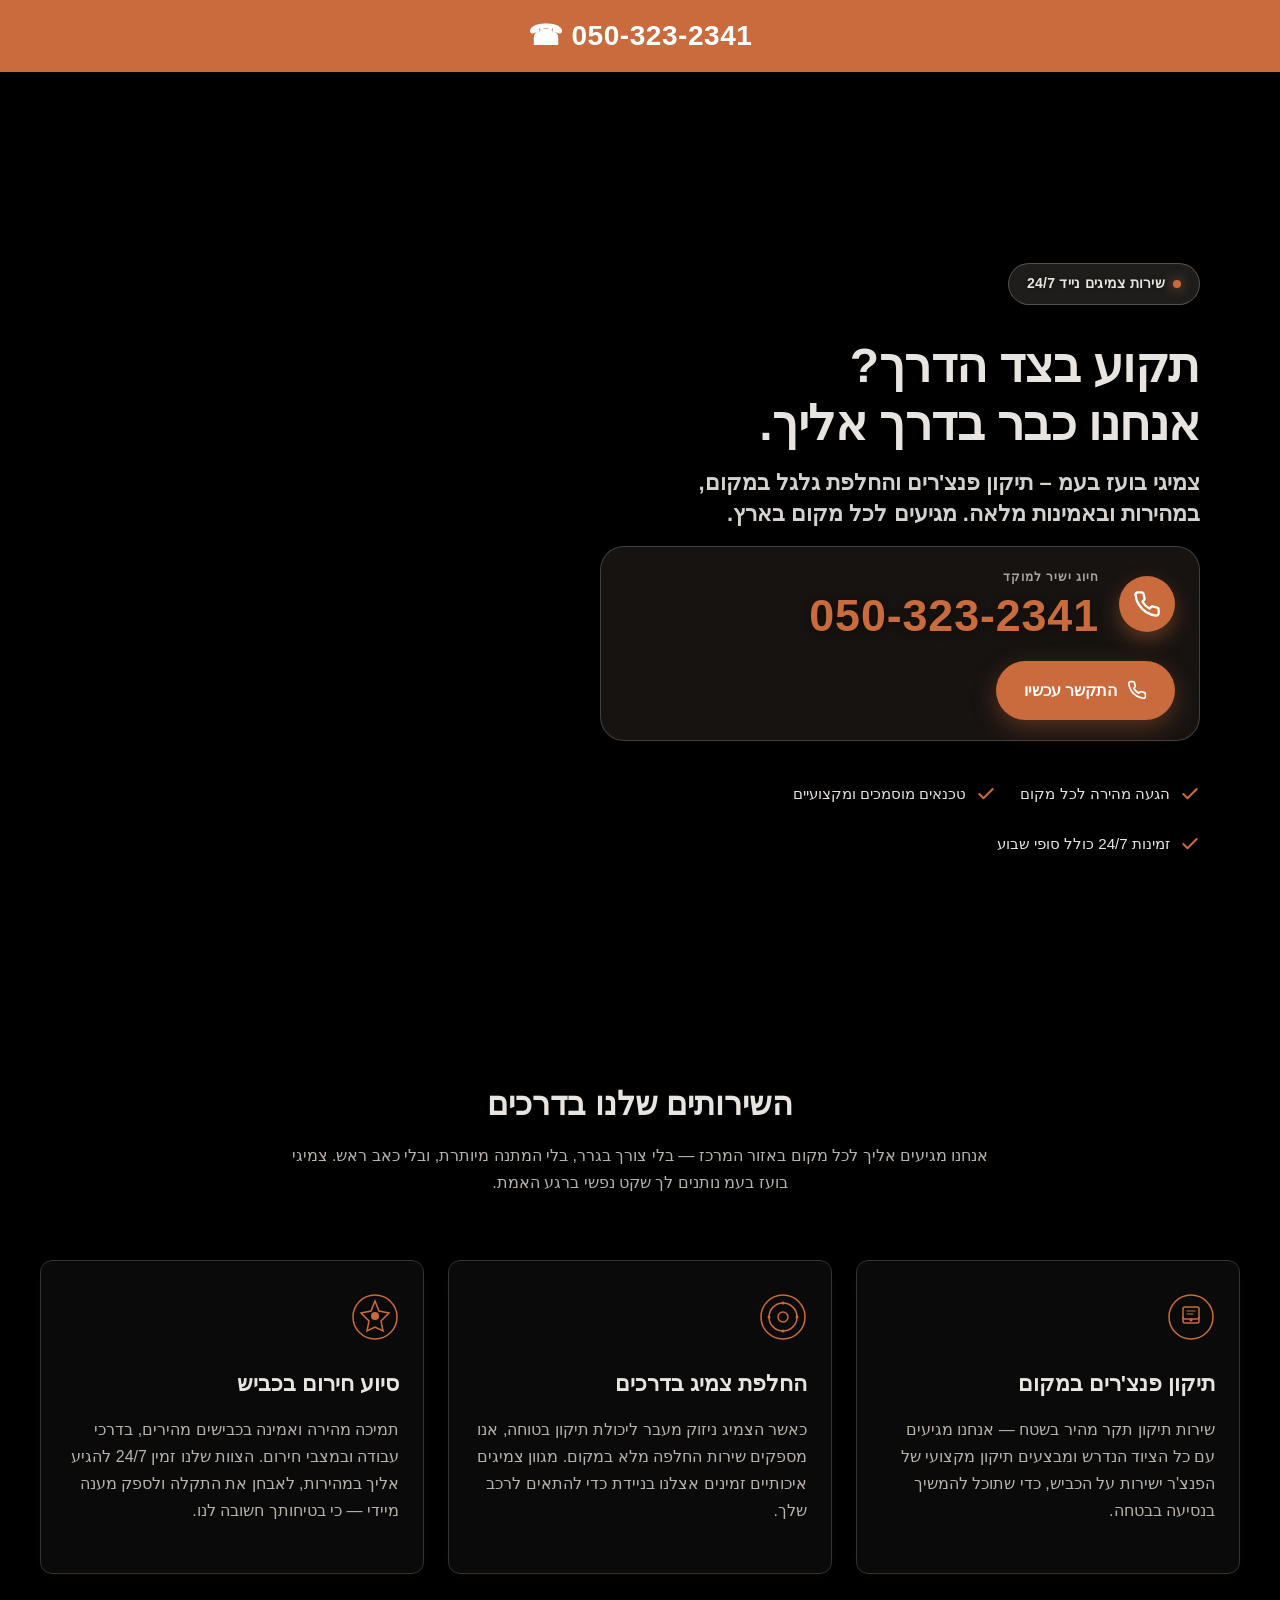
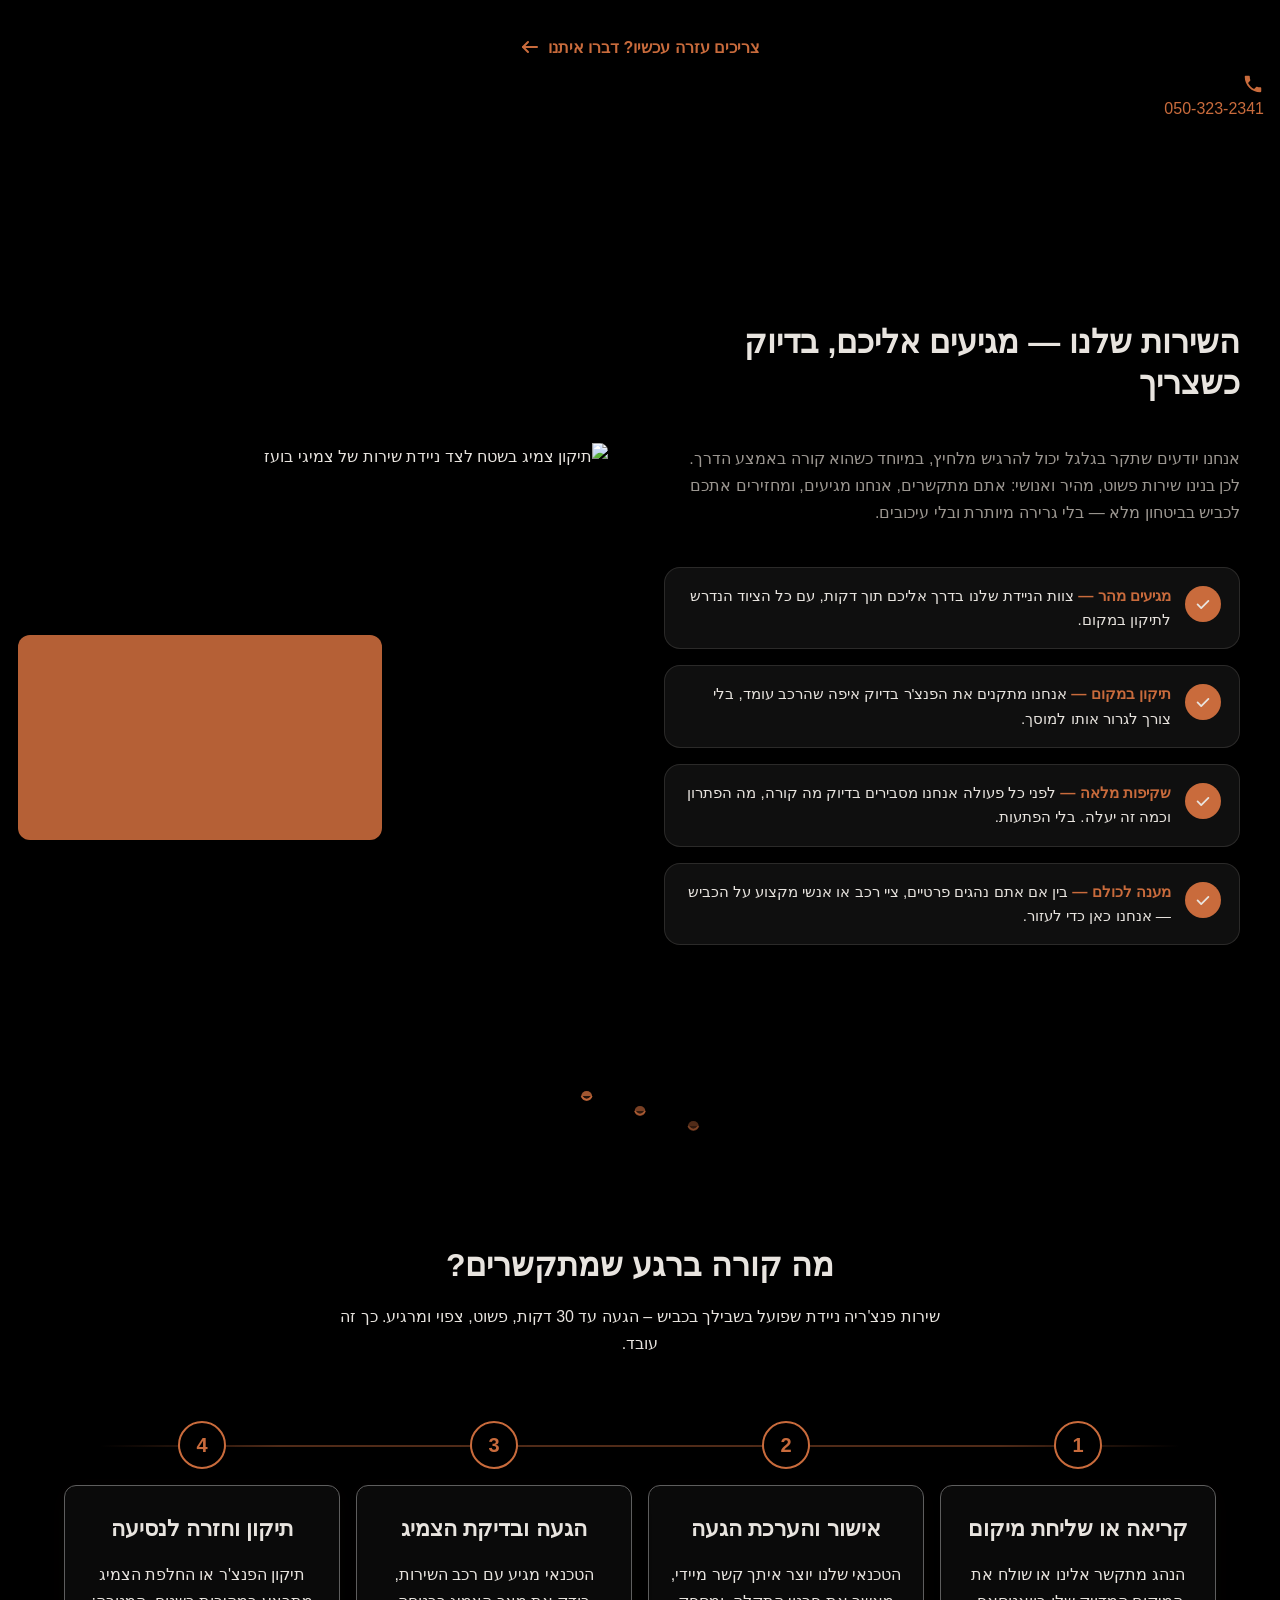
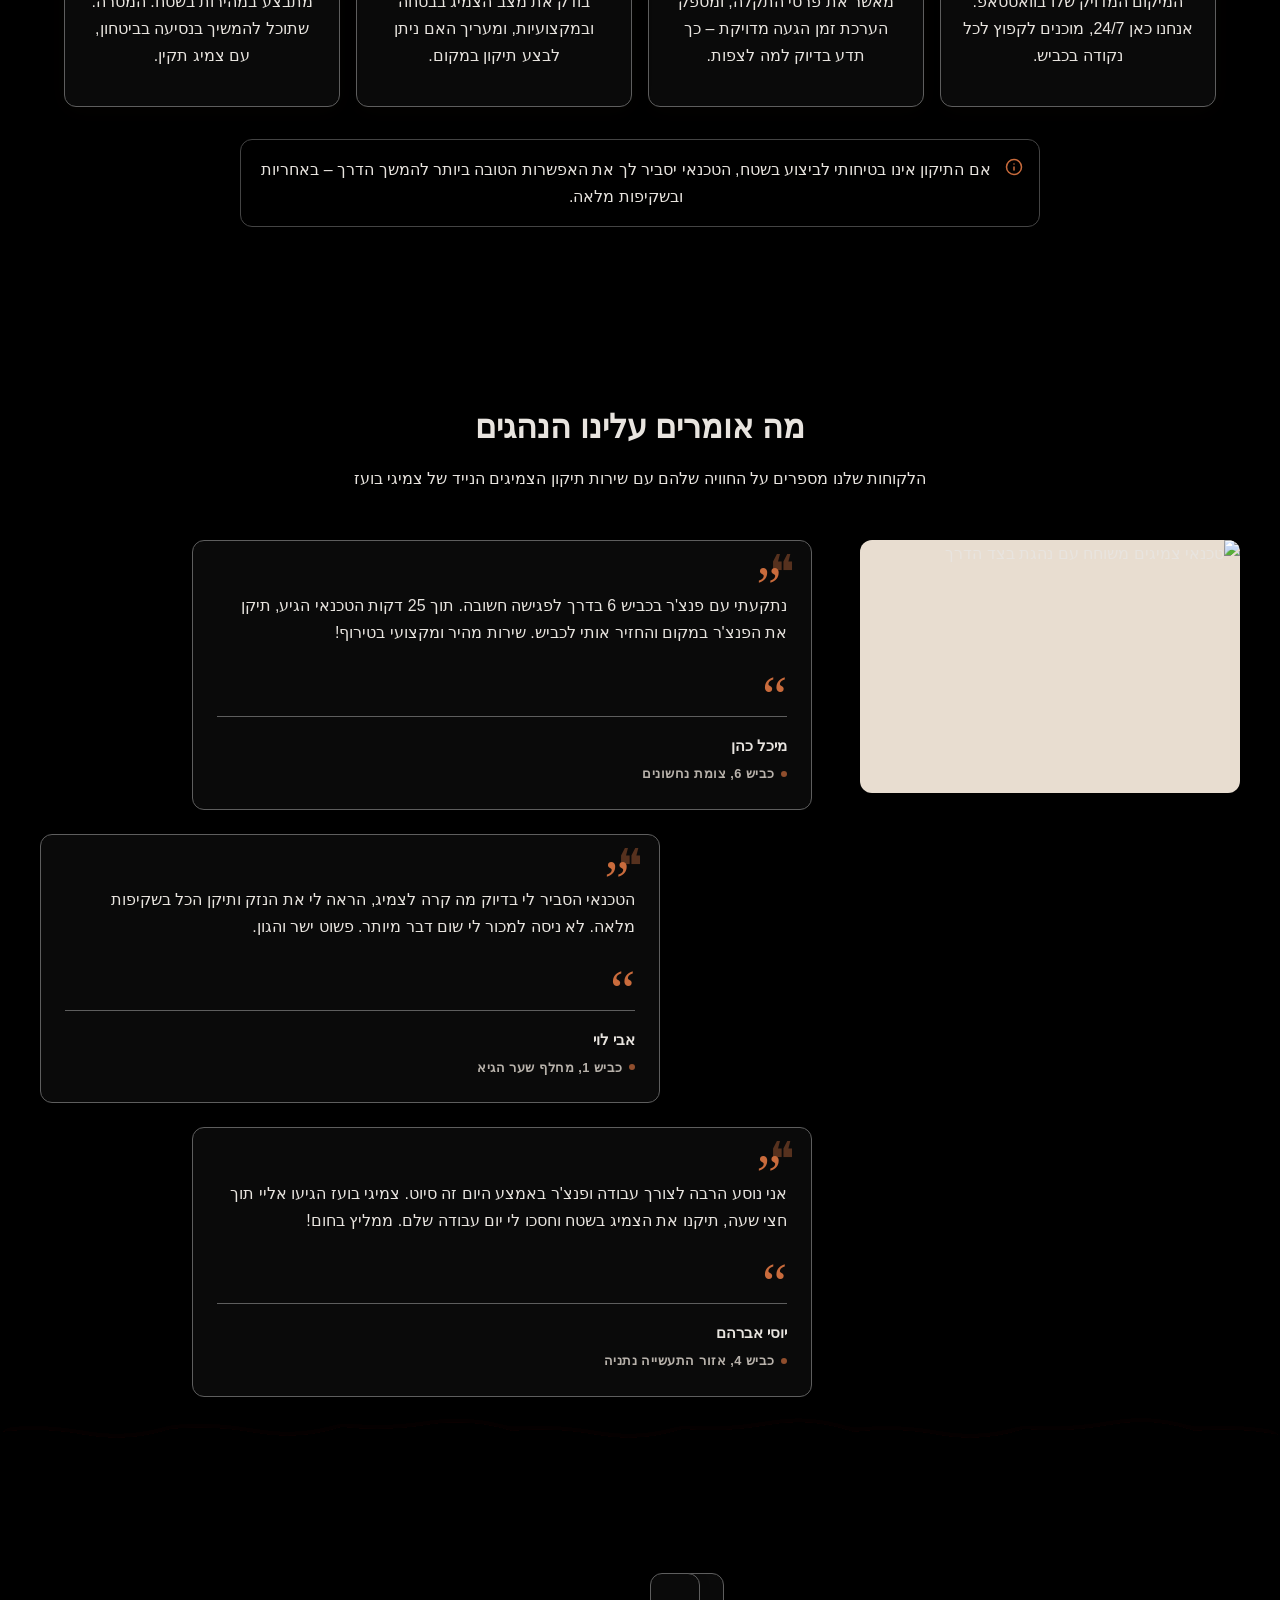
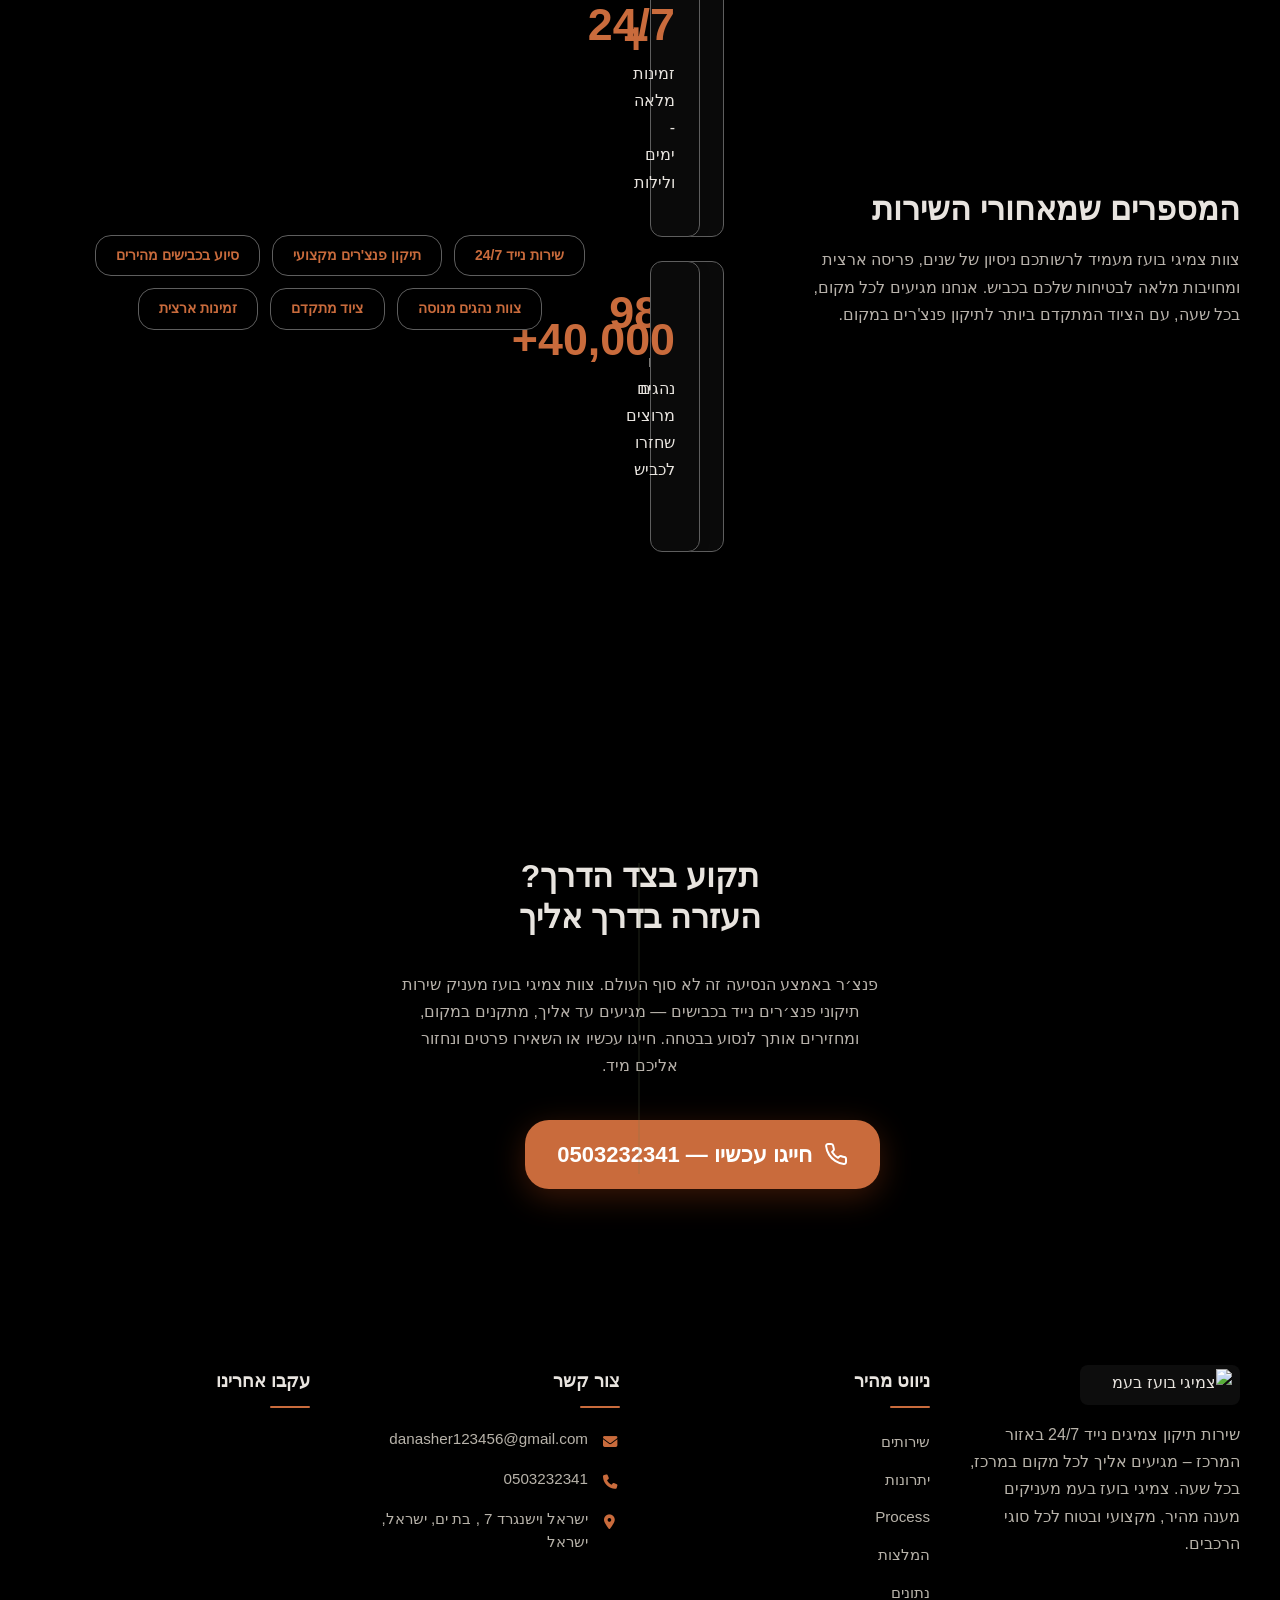
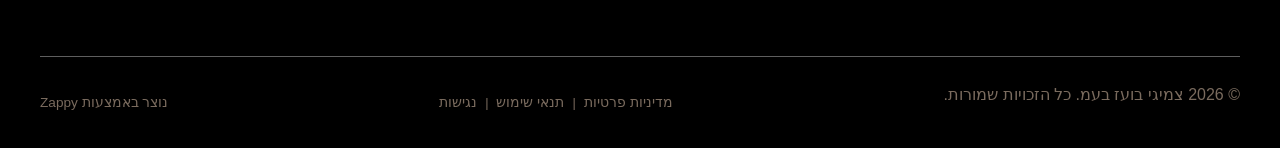
==== index.html @ d5acd9cf "Background sync: Progressive GitHub Sync" ====
<!DOCTYPE html><html lang="he" dir="rtl"><head>
    <meta charset="UTF-8">
    <meta name="viewport" content="width=device-width, initial-scale=1.0">
    <meta name="robots" content="index, follow">
    <title>תיקון פנצ'ר בדרכים תוך 30 דקות — צמיגי בועז בעמ</title>
    <meta name="description" content="נתקעתם עם פנצ'ר באמצע הדרך? צמיגי בועז בעמ מגיעים אליכם עם שירות תיקון צמיגים נייד, מהיר ואמין בכל שעה. חייגו עכשיו ונחזיר אתכם לנסוע בבטחה!">
    <meta name="keywords" content="תיקון פנצ'ר בדרכים, שירות צמיגים נייד, mobile tire repair service near me, פנצ'ריה ניידת, תיקון צמיגים עד הבית">
    
    <!-- Favicons -->
    <link rel="icon" type="image/x-icon" href="/assets/favicon.ico">
    <link rel="icon" type="image/png" sizes="16x16" href="/assets/favicon-16x16.png">
    <link rel="icon" type="image/png" sizes="32x32" href="/assets/favicon-32x32.png">
    <link rel="icon" type="image/png" sizes="48x48" href="/assets/favicon-48x48.png">
    <link rel="icon" type="image/png" sizes="192x192" href="/assets/favicon-192x192.png">
    <link rel="icon" type="image/png" sizes="512x512" href="/assets/favicon-512x512.png">
    <link rel="apple-touch-icon" href="/assets/apple-touch-icon.png">
    <!-- Zappy Analytics -->
<script>
(function() {
  'use strict';
  
  // Configuration
  var config = {
    websiteId: '839fa60e-4d73-4252-b014-104000f101b9',
    apiUrl: 'https://api.zappy5.com/api/analytics/track',
    sessionDuration: 30 * 60 * 1000, // 30 minutes
    visitorDuration: 30 * 24 * 60 * 60 * 1000, // 30 days
    trackPageViews: true,
    trackClicks: true,
    trackFormSubmissions: true
  };
  
  // Generate or retrieve persistent visitor ID (30 days)
  function getVisitorId() {
    var visitorKey = 'zappy_visitor_' + config.websiteId;
    var visitor = null;
    
    try {
      visitor = localStorage.getItem(visitorKey);
      if (visitor) {
        var visitorData = JSON.parse(visitor);
        var now = Date.now();
        
        // Check if visitor ID is still valid (30 days)
        if (now - visitorData.created < config.visitorDuration) {
          // Update last seen timestamp
          visitorData.lastSeen = now;
          localStorage.setItem(visitorKey, JSON.stringify(visitorData));
          return visitorData.id;
        }
      }
    } catch (e) {
      console.warn('Zappy Analytics: LocalStorage not available');
    }
    
    // Generate new visitor ID
    var newVisitorId = 'zv_' + Date.now() + '_' + Math.random().toString(36).substr(2, 9);
    
    try {
      localStorage.setItem(visitorKey, JSON.stringify({
        id: newVisitorId,
        created: Date.now(),
        lastSeen: Date.now()
      }));
    } catch (e) {
      // Continue without local storage
    }
    
    return newVisitorId;
  }
  
  // Generate or retrieve session ID (30 minutes)
  function getSessionId() {
    var sessionKey = 'zappy_session_' + config.websiteId;
    var session = null;
    
    try {
      session = sessionStorage.getItem(sessionKey);
      if (session) {
        var sessionData = JSON.parse(session);
        var now = Date.now();
        
        // Check if session is still valid
        if (now - sessionData.timestamp < config.sessionDuration) {
          // Update timestamp
          sessionData.timestamp = now;
          sessionStorage.setItem(sessionKey, JSON.stringify(sessionData));
          return sessionData.id;
        }
      }
    } catch (e) {
      console.warn('Zappy Analytics: SessionStorage not available');
    }
    
    // Generate new session ID
    var newSessionId = 'zs_' + Date.now() + '_' + Math.random().toString(36).substr(2, 9);
    
    try {
      sessionStorage.setItem(sessionKey, JSON.stringify({
        id: newSessionId,
        timestamp: Date.now()
      }));
    } catch (e) {
      // Continue without session storage
    }
    
    return newSessionId;
  }
  
  var visitorId = getVisitorId();
  var sessionId = getSessionId();
  
  // Track an event
  function trackEvent(eventType, data) {
    data = data || {};
    
    var eventData = {
      website_id: config.websiteId,
      event_type: eventType,
      page_path: window.location.pathname,
      referrer: document.referrer || 'direct',
      visitor_id: visitorId,
      session_id: sessionId,
      metadata: data
    };
    
    // Use sendBeacon if available (better for page unload events)
    if (navigator.sendBeacon) {
      var blob = new Blob([JSON.stringify(eventData)], { type: 'application/json' });
      navigator.sendBeacon(config.apiUrl, blob);
    } else {
      // Fallback to fetch
      fetch(config.apiUrl, {
        method: 'POST',
        headers: {
          'Content-Type': 'application/json'
        },
        body: JSON.stringify(eventData),
        keepalive: true
      }).catch(function(error) {
        console.warn('Zappy Analytics: Failed to track event', error);
      });
    }
  }
  
  // Track page view
  if (config.trackPageViews) {
    trackEvent('pageview', {
      title: document.title,
      url: window.location.href
    });
  }
  
  // Track clicks on important elements
  if (config.trackClicks) {
    document.addEventListener('click', function(e) {
      var target = e.target;
      
      // Track button clicks (counted as actions)
      if (target.tagName === 'BUTTON' || target.closest('button')) {
        var button = target.tagName === 'BUTTON' ? target : target.closest('button');
        var clickMeta = {
          element: 'button',
          text: button.textContent.trim().substring(0, 100),
          id: button.id || null,
          class: button.className || null
        };
        
        trackEvent('click', clickMeta);
      }
      
      // Track link clicks (navigation - not counted as actions)
      else if (target.tagName === 'A' || target.closest('a')) {
        var link = target.tagName === 'A' ? target : target.closest('a');
        var navMeta = {
          element: 'link',
          text: link.textContent.trim().substring(0, 100),
          href: link.href,
          external: link.hostname !== window.location.hostname
        };
        
        trackEvent('navigation', navMeta);
      }
    }, true);
  }
  
  
  // Track form submissions
  if (config.trackFormSubmissions) {
    document.addEventListener('submit', function(e) {
      var form = e.target;
      
      trackEvent('form_submit', {
        form_id: form.id || null,
        form_name: form.name || null,
        form_action: form.action || null,
        form_method: form.method || 'GET'
      });
    }, true);
  }
  
  // Track time on page (send on page unload)
  var pageLoadTime = Date.now();
  
  window.addEventListener('beforeunload', function() {
    var timeOnPage = Math.floor((Date.now() - pageLoadTime) / 1000); // in seconds
    
    trackEvent('page_unload', {
      time_on_page: timeOnPage,
      page_path: window.location.pathname
    });
  });
  
  // Expose tracking function globally for custom events
  window.zappyAnalytics = {
    track: trackEvent,
    getVisitorId: function() { return visitorId; },
    getSessionId: function() { return sessionId; }
  };
  
})();
</script>
<!-- End Zappy Analytics -->
<!-- Zappy Marketing Events -->
<script>
(function() {
  'use strict';
  if (window.zappyFireMarketingEvent) return;

  var ECOM_MODE = "";
  var IS_CATALOG = false;
  var IS_FULL = false;
  var DIRECT_GA = false;
  var DIRECT_META = false;
  var GA_SEND_TO = "";

  var ECOM_ALIAS = {
    begin_checkout: 'checkout_started',
    purchase: 'checkout_complete',
    add_to_cart: 'add_to_cart',
    view_product: 'view_product'
  };

  function pagePath() {
    try {
      if (window.ZAPPY_CONFIG && window.ZAPPY_CONFIG.currentPagePath) {
        return window.ZAPPY_CONFIG.currentPagePath;
      }
    } catch (e) {}
    try { return window.location.pathname || '/'; } catch (e2) { return '/'; }
  }

  function normalizeItems(meta) {
    meta = meta || {};
    var raw = meta.items || meta.cartItems || meta.cart_items || meta.lineItems || [];
    if (!Array.isArray(raw)) raw = [];
    var out = [];
    for (var i = 0; i < raw.length; i++) {
      var item = raw[i];
      if (!item || typeof item !== 'object') continue;
      var id = String(item.item_id || item.productId || item.product_id || item.id || '').trim();
      var name = String(item.item_name || item.productName || item.product_name || item.name || '').trim();
      var price = parseFloat(item.price != null ? item.price : (item.unitPrice != null ? item.unitPrice : 0)) || 0;
      var quantity = Math.max(1, parseInt(item.quantity != null ? item.quantity : (item.qty != null ? item.qty : 1), 10) || 1);
      if (!id && !name) continue;
      out.push({ item_id: id || name, item_name: name || id, price: price, quantity: quantity });
    }
    return out;
  }

  function buildGa4Params(eventId, meta) {
    meta = meta || {};
    var items = normalizeItems(meta);
    var value = parseFloat(meta.value != null ? meta.value : (meta.total != null ? meta.total : 0)) || 0;
    var currency = String(meta.currency || 'USD').toUpperCase();

    if (eventId === 'checkout_complete') {
      return {
        transaction_id: String(meta.transaction_id || meta.orderId || meta.order_id || meta.orderNumber || '') || undefined,
        value: value,
        currency: currency,
        items: items
      };
    }
    if (eventId === 'checkout_started') {
      return { value: value, currency: currency, items: items };
    }
    if (eventId === 'add_to_cart') {
      var atcItems = items.length ? items : [{
        item_id: String(meta.productId || meta.product_id || ''),
        item_name: String(meta.productName || meta.product_name || ''),
        price: parseFloat(meta.value != null ? meta.value : (meta.price != null ? meta.price : 0)) || 0,
        quantity: parseInt(meta.quantity != null ? meta.quantity : 1, 10) || 1
      }].filter(function(x) { return x.item_id || x.item_name; });
      return {
        value: value || (atcItems[0] ? atcItems[0].price * atcItems[0].quantity : 0),
        currency: currency,
        items: atcItems
      };
    }
    if (eventId === 'view_product') {
      var vpItems = items.length ? items : [{
        item_id: String(meta.productId || meta.product_id || ''),
        item_name: String(meta.productName || meta.product_name || ''),
        price: parseFloat(meta.price != null ? meta.price : (meta.value != null ? meta.value : 0)) || 0,
        quantity: 1
      }].filter(function(x) { return x.item_id || x.item_name; });
      return {
        currency: currency,
        value: value || (vpItems[0] ? vpItems[0].price : 0),
        items: vpItems
      };
    }
    if (eventId === 'whatsapp_click' || eventId === 'phone_click') {
      return { method: eventId === 'whatsapp_click' ? 'whatsapp' : 'phone', page_path: meta.pagePath || pagePath() };
    }
    if (eventId === 'contact_form_submitted' || eventId === 'product_inquiry') {
      return { page_path: meta.pagePath || pagePath() };
    }
    return meta;
  }

  function buildMetaParams(eventId, meta) {
    meta = meta || {};
    var items = normalizeItems(meta);
    var value = parseFloat(meta.value != null ? meta.value : (meta.total != null ? meta.total : 0)) || 0;
    var currency = String(meta.currency || 'USD').toUpperCase();
    var contentIds = [];
    var numItems = 0;
    for (var i = 0; i < items.length; i++) {
      if (items[i].item_id) contentIds.push(items[i].item_id);
      numItems += items[i].quantity || 1;
    }

    if (eventId === 'checkout_complete') {
      return {
        value: value,
        currency: currency,
        content_ids: contentIds.length ? contentIds : undefined,
        content_type: 'product',
        num_items: numItems || undefined,
        order_id: String(meta.order_id || meta.orderId || meta.transaction_id || meta.orderNumber || '') || undefined
      };
    }
    if (eventId === 'checkout_started') {
      return {
        value: value,
        currency: currency,
        content_ids: contentIds.length ? contentIds : undefined,
        content_type: 'product',
        num_items: numItems || parseInt(meta.itemCount != null ? meta.itemCount : 0, 10) || undefined
      };
    }
    if (eventId === 'add_to_cart') {
      var id = String(meta.productId || meta.product_id || contentIds[0] || '');
      return {
        value: value || (items[0] ? items[0].price * items[0].quantity : 0),
        currency: currency,
        content_ids: id ? [id] : (contentIds.length ? contentIds : undefined),
        content_type: 'product',
        content_name: meta.productName || meta.product_name || (items[0] && items[0].item_name),
        num_items: parseInt(meta.quantity != null ? meta.quantity : (numItems || 1), 10) || 1
      };
    }
    if (eventId === 'view_product') {
      var vid = String(meta.productId || meta.product_id || contentIds[0] || '');
      return {
        value: value || parseFloat(meta.price != null ? meta.price : 0) || 0,
        currency: currency,
        content_ids: vid ? [vid] : (contentIds.length ? contentIds : undefined),
        content_type: 'product',
        content_name: meta.productName || meta.product_name || (items[0] && items[0].item_name)
      };
    }
    if (eventId === 'whatsapp_click' || eventId === 'phone_click') {
      return {
        content_name: eventId === 'whatsapp_click' ? 'WhatsApp' : 'Phone',
        content_category: 'contact'
      };
    }
    if (eventId === 'contact_form_submitted' || eventId === 'product_inquiry') {
      return {
        content_name: eventId === 'product_inquiry' ? 'Product inquiry' : 'Contact form',
        content_category: meta.productName || meta.product_name || undefined
      };
    }
    return meta;
  }

  var PLATFORM = {
    whatsapp_click: { ga4: 'contact', meta: 'Contact', gtm: 'whatsapp_click', ecom: false },
    phone_click: { ga4: 'contact', meta: 'Contact', gtm: 'phone_click', ecom: false },
    contact_form_submitted: { ga4: 'generate_lead', meta: 'Lead', gtm: 'contact_form_submitted', ecom: false },
    checkout_started: { ga4: 'begin_checkout', meta: 'InitiateCheckout', gtm: 'begin_checkout', ecom: true },
    checkout_complete: { ga4: 'purchase', meta: 'Purchase', gtm: 'purchase', ecom: true },
    product_inquiry: { ga4: 'generate_lead', meta: 'Lead', gtm: 'product_inquiry', ecom: false },
    add_to_cart: { ga4: 'add_to_cart', meta: 'AddToCart', gtm: 'add_to_cart', ecom: true },
    view_product: { ga4: 'view_item', meta: 'ViewContent', gtm: 'view_item', ecom: true }
  };

  function purchaseDedupKey(orderId) {
    return 'zappy_purchase_fired_' + String(orderId || '');
  }

  function purchaseMetaDedupKey(orderId) {
    return 'zappy_purchase_meta_fired_' + String(orderId || '');
  }

  function alreadyFiredPurchase(orderId) {
    if (!orderId) return false;
    try {
      return window.sessionStorage.getItem(purchaseDedupKey(orderId)) === '1';
    } catch (e) {
      return false;
    }
  }

  function markPurchaseFired(orderId) {
    if (!orderId) return;
    try { window.sessionStorage.setItem(purchaseDedupKey(orderId), '1'); } catch (e) {}
  }

  function alreadyFiredPurchaseMeta(orderId) {
    if (!orderId) return false;
    try {
      return window.sessionStorage.getItem(purchaseMetaDedupKey(orderId)) === '1';
    } catch (e) {
      return false;
    }
  }

  function markPurchaseMetaFired(orderId) {
    if (!orderId) return;
    try { window.sessionStorage.setItem(purchaseMetaDedupKey(orderId), '1'); } catch (e) {}
  }

  function getPendingMetaEvents() {
    try {
      if (!Array.isArray(window.__zappyPendingMetaEvents)) {
        window.__zappyPendingMetaEvents = [];
      }
      return window.__zappyPendingMetaEvents;
    } catch (e) {
      return [];
    }
  }

  function enqueueMetaEvent(eventName, params, orderId) {
    var q = getPendingMetaEvents();
    if (orderId) {
      for (var i = 0; i < q.length; i++) {
        if (q[i] && q[i].orderId === orderId && q[i].eventName === eventName) return;
      }
    }
    q.push({ eventName: eventName, params: params || {}, orderId: orderId || null });
  }

  /**
   * Live sites replace the eager Meta snippet with a consent-gated lazy
   * loader. Payment providers bounce the shopper back to /order-success
   * before CookieConsent hydrates, so confirm-order used to fire Purchase
   * while window.fbq was still undefined — then sessionStorage blocked a
   * retry. Queue until fbq exists, then flush.
   */
  function flushPendingMetaEvents() {
    if (typeof window.fbq !== 'function') return;
    var q = getPendingMetaEvents().slice();
    try { window.__zappyPendingMetaEvents = []; } catch (e) {}
    for (var i = 0; i < q.length; i++) {
      var item = q[i];
      if (!item || !item.eventName) continue;
      if (item.orderId && alreadyFiredPurchaseMeta(item.orderId)) continue;
      try {
        window.fbq('track', item.eventName, item.params || {});
        if (item.orderId) markPurchaseMetaFired(item.orderId);
      } catch (e2) {}
    }
  }
  window.zappyFlushPendingMetaEvents = flushPendingMetaEvents;

  if (DIRECT_META) {
    var metaFlushAttempts = 0;
    var metaFlushTimer = setInterval(function() {
      metaFlushAttempts++;
      flushPendingMetaEvents();
      var pendingLen = 0;
      try { pendingLen = (window.__zappyPendingMetaEvents || []).length; } catch (e) {}
      if ((pendingLen === 0 && typeof window.fbq === 'function') || metaFlushAttempts > 60) {
        clearInterval(metaFlushTimer);
      }
    }, 500);
  }

  /**
   * Fire a marketing event to first-party analytics + GA4/GTM/Meta when present.
   * @param {string} eventName marketing ID or ecommerce alias
   * @param {object} [metadata]
   * @param {{ skipFirstParty?: boolean }} [opts]
   */
  window.zappyFireMarketingEvent = function(eventName, metadata, opts) {
    try {
      opts = opts || {};
      metadata = metadata || {};
      var eventId = ECOM_ALIAS[eventName] || eventName;
      var plat = PLATFORM[eventId];
      if (!plat) return;

      if (!metadata.pagePath && !metadata.page_path) {
        metadata.pagePath = pagePath();
      }

      var oid = '';
      var purchaseAlreadySent = false;
      var purchaseMetaAlreadySent = false;
      if (eventId === 'checkout_complete') {
        oid = String(metadata.orderId || metadata.order_id || metadata.transaction_id || '');
        purchaseAlreadySent = !!(oid && alreadyFiredPurchase(oid));
        purchaseMetaAlreadySent = !!(oid && alreadyFiredPurchaseMeta(oid));
        if (purchaseAlreadySent && purchaseMetaAlreadySent) return;
      }

      // First-party (skip when already tracked via zappyTrackEcomAnalytics path
      // that opts out, or when caller already recorded under a different name)
      if (!opts.skipFirstParty && !purchaseAlreadySent) {
        try {
          if (window.zappyAnalytics && typeof window.zappyAnalytics.track === 'function') {
            window.zappyAnalytics.track(eventId, metadata);
          }
        } catch (e1) {}
      }

      // GTM / dataLayer — platform-standard ecommerce event names.
      // Always push. A bare gtag.js snippet ignores plain event objects;
      // a GTM container is what turns them into GA4/Ads hits.
      if (!purchaseAlreadySent) {
        try {
          window.dataLayer = window.dataLayer || [];
          if (plat.ecom) {
            var ga4ForGtm = buildGa4Params(eventId, metadata);
            var ecommerce = {};
            if (ga4ForGtm.transaction_id) ecommerce.transaction_id = ga4ForGtm.transaction_id;
            if (ga4ForGtm.value != null) ecommerce.value = ga4ForGtm.value;
            if (ga4ForGtm.currency) ecommerce.currency = ga4ForGtm.currency;
            if (ga4ForGtm.items) ecommerce.items = ga4ForGtm.items;
            // Clear first so GTM does not merge this hit with the previous ecommerce object.
            window.dataLayer.push({ ecommerce: null });
            window.dataLayer.push({ event: plat.gtm, ecommerce: ecommerce });
            // Secondary Zappy-specific trigger for merchants who want it
            if (eventId === 'checkout_complete' || eventId === 'checkout_started') {
              window.dataLayer.push({ ecommerce: null });
              window.dataLayer.push({ event: eventId, ecommerce: ecommerce });
            }
          } else {
            var dl = { event: plat.gtm };
            for (var k in metadata) {
              if (Object.prototype.hasOwnProperty.call(metadata, k)) dl[k] = metadata[k];
            }
            window.dataLayer.push(dl);
          }
        } catch (e2) {}

        // Direct Google Analytics snippet only. GTM also defines window.gtag;
        // calling it then sends the same event again to every Google tag the
        // container loaded. send_to keeps a direct GA install off those tags
        // when the merchant also has GTM.
        if (DIRECT_GA) {
          try {
            if (typeof window.gtag === 'function') {
              var gaParams = buildGa4Params(eventId, metadata);
              if (GA_SEND_TO && gaParams && typeof gaParams === 'object') {
                var gaCopy = {};
                for (var gk in gaParams) {
                  if (Object.prototype.hasOwnProperty.call(gaParams, gk)) gaCopy[gk] = gaParams[gk];
                }
                gaCopy.send_to = GA_SEND_TO;
                gaParams = gaCopy;
              }
              window.gtag('event', plat.ga4, gaParams);
            }
          } catch (e3) {}
        }

        if (oid) markPurchaseFired(oid);
      }

      // Meta Pixel — only the Zappy pixel integration. A pixel pasted inside
      // GTM already initializes fbq; calling it from here would double-count.
      // Live sites lazy-load fbq after marketing consent. If the stub is not
      // defined yet, queue and flush when the pixel arrives.
      if (DIRECT_META) {
        try {
          if (purchaseMetaAlreadySent) {
            // already delivered to Meta
          } else {
            var metaParams = buildMetaParams(eventId, metadata);
            if (typeof window.fbq === 'function') {
              window.fbq('track', plat.meta, metaParams);
              if (oid) markPurchaseMetaFired(oid);
            } else {
              enqueueMetaEvent(plat.meta, metaParams, eventId === 'checkout_complete' ? oid : null);
            }
          }
        } catch (e4) {}
      }
    } catch (err) {}
  };

  // ---- Click listeners (capture) ----
  var recent = Object.create(null);
  function dedupe(key) {
    var now = Date.now();
    if (recent[key] && now - recent[key] < 800) return true;
    recent[key] = now;
    return false;
  }

  function closest(el, selector) {
    if (!el) return null;
    if (el.closest) return el.closest(selector);
    return null;
  }

  function findAnchor(el) {
    var node = el;
    while (node && node !== document) {
      if (node.tagName === 'A') return node;
      node = node.parentElement;
    }
    return null;
  }

  function isWhatsAppHref(href) {
    if (!href) return false;
    var h = String(href).toLowerCase();
    return h.indexOf('wa.me/') !== -1 ||
      h.indexOf('api.whatsapp.com') !== -1 ||
      h.indexOf('whatsapp.com/send') !== -1 ||
      h.indexOf('whatsapp:') === 0;
  }

  document.addEventListener('click', function(e) {
    try {
      var target = e.target;
      if (!target) return;

      // WhatsApp
      var waFloat = closest(target, '.whatsapp-float, a.whatsapp-float, [data-zappy-whatsapp]');
      var anchor = findAnchor(target);
      var href = (anchor && anchor.href) || '';
      if (waFloat || (anchor && isWhatsAppHref(href))) {
        if (!dedupe('wa:' + href)) {
          var waSource = waFloat ? 'float' : 'link';
          window.zappyFireMarketingEvent('whatsapp_click', {
            source: waSource,
            href: href || null,
            pagePath: pagePath()
          });
        }
        return;
      }

      // Phone
      var phoneBtn = closest(target, '.phone-header-btn, .nav-phone-btn, .call-btn, [data-zappy-phone]');
      var telHref = '';
      if (anchor && anchor.href && String(anchor.href).toLowerCase().indexOf('tel:') === 0) {
        telHref = anchor.href;
      } else if (phoneBtn && phoneBtn.href && String(phoneBtn.href).toLowerCase().indexOf('tel:') === 0) {
        telHref = phoneBtn.href;
      }
      if (phoneBtn || telHref) {
        var phone = '';
        if (telHref) {
          phone = String(telHref).replace(/^tel:/i, '').trim();
        }
        if (!dedupe('tel:' + (phone || (phoneBtn && phoneBtn.id) || 'btn'))) {
          window.zappyFireMarketingEvent('phone_click', {
            source: phoneBtn ? 'button' : 'link',
            phone: phone || null,
            href: telHref || null,
            pagePath: pagePath()
          });
        }
        return;
      }

      // Catalog / product inquiry
      if (IS_CATALOG || IS_FULL) {
        var inq = closest(target, '.card-inquiry-btn, #zappy-pdp-inquiry-btn, a.inquiry-btn');
        if (inq) {
          if (!dedupe('inq:' + (inq.id || inq.className))) {
            var product = window.currentProduct || null;
            var productId = (inq.getAttribute && inq.getAttribute('data-product-id')) ||
              (product && product.id) || null;
            var productName = (inq.getAttribute && inq.getAttribute('data-product-name')) ||
              (product && product.name) || null;
            var channel = 'contact_page';
            var inqHref = (inq.tagName === 'A' && inq.href) ? inq.href : '';
            if (inqHref && String(inqHref).toLowerCase().indexOf('mailto:') === 0) channel = 'mailto';
            window.zappyFireMarketingEvent('product_inquiry', {
              source: inq.id === 'zappy-pdp-inquiry-btn' ? 'pdp' : 'card',
              productId: productId,
              productName: productName,
              channel: channel,
              pagePath: pagePath()
            });
          }
        }
      }
    } catch (err) {}
  }, true);
})();
</script>
    <meta property="og:title" content="תיקון פנצ'ר בדרכים תוך 30 דקות — צמיגי בועז בעמ">
    <meta property="og:description" content="נתקעתם עם פנצ'ר באמצע הדרך? צמיגי בועז בעמ מגיעים אליכם עם שירות תיקון צמיגים נייד, מהיר ואמין בכל שעה. חייגו עכשיו ונחזיר אתכם לנסוע בבטחה!">
    <meta name="twitter:card" content="summary_large_image">
    <meta name="twitter:title" content="תיקון פנצ'ר בדרכים תוך 30 דקות — צמיגי בועז בעמ">
    <meta name="twitter:description" content="נתקעתם עם פנצ'ר באמצע הדרך? צמיגי בועז בעמ מגיעים אליכם עם שירות תיקון צמיגים נייד, מהיר ואמין בכל שעה. חייגו עכשיו ונחזיר אתכם לנסוע בבטחה!">
    <script type="application/ld+json">{"@context":"https://schema.org","@graph":[{"@type":"LocalBusiness","@id":"https://tzmagei-boaz-ltd.zappy5.app#organization","name":"צמיגי בועז בעמ","url":"https://tzmagei-boaz-ltd.zappy5.app","description":"A mobile tire repair service that operates on the road, providing on-site puncture repair and tire assistance to drivers who experience flat tires while driving. The service is built around speed, reliability, and convenience — coming directly to the stranded driver wherever they are on the road.","address":{"@type":"PostalAddress","streetAddress":"ישראל וישנגרד 7 , בת ים, ישראל, ישראל"},"contactPoint":[{"@type":"ContactPoint","contactType":"customer service","email":"danasher123456@gmail.com","telephone":"0503232341"}]},{"@type":"WebSite","@id":"https://tzmagei-boaz-ltd.zappy5.app#website","url":"https://tzmagei-boaz-ltd.zappy5.app","name":"צמיגי בועז בעמ","publisher":{"@id":"https://tzmagei-boaz-ltd.zappy5.app#organization"}}]}</script>
    <meta property="og:type" content="website">
  <meta property="og:locale" content="he_IL">
  
  
  
  
  
  <style>
    .skip-link { position: absolute; top: 0; left: 0; transform: translateY(-200%); padding: 12px 18px; background: var(--bg-dark, #1a1a1a); color: var(--text-light, #fff); font-weight: 600; border-radius: 0 0 8px 0; z-index: 10000; }
    .skip-link:focus { transform: none; outline: 2px solid var(--ring, #fff); outline-offset: 2px; }
    :focus-visible { outline: 2px solid var(--ring, currentColor); outline-offset: 3px; }
  </style>


  
    <!-- Favicons -->
    <link rel="icon" type="image/x-icon" href="/assets/favicon.ico">
    <link rel="icon" type="image/png" sizes="16x16" href="/assets/favicon-16x16.png">
    <link rel="icon" type="image/png" sizes="32x32" href="/assets/favicon-32x32.png">
    <link rel="icon" type="image/png" sizes="48x48" href="/assets/favicon-48x48.png">
    <link rel="icon" type="image/png" sizes="192x192" href="/assets/favicon-192x192.png">
    <link rel="icon" type="image/png" sizes="512x512" href="/assets/favicon-512x512.png">
    <link rel="apple-touch-icon" href="/assets/apple-touch-icon.png">
    <!-- Cookie Consent -->
    <link rel="stylesheet" href="https://cdn.jsdelivr.net/npm/vanilla-cookieconsent@3/dist/cookieconsent.css">
    
    <!-- Mickidum Accessibility Toolbar -->
    
    <!-- ZAPPY_INTEGRATION_START analytics:add_google_tag_manager -->
<!-- Google Consent Mode v2 (default) -->
<script>
window.dataLayer = window.dataLayer || [];
function gtag(){dataLayer.push(arguments);}
gtag('consent', 'default', {
  'ad_storage': 'denied',
  'ad_user_data': 'denied',
  'ad_personalization': 'denied',
  'analytics_storage': 'denied',
  'wait_for_update': 500
});
</script>
<!-- Google Tag Manager -->
<script>(function(w,d,s,l,i){w[l]=w[l]||[];w[l].push({'gtm.start':
new Date().getTime(),event:'gtm.js'});var f=d.getElementsByTagName(s)[0],
j=d.createElement(s),dl=l!='dataLayer'?'&l='+l:'';j.async=true;j.src=
'https://www.googletagmanager.com/gtm.js?id='+i+dl;f.parentNode.insertBefore(j,f);
})(window,document,'script','dataLayer','GTM-KP28756L');</script>
<!-- ZAPPY_INTEGRATION_END analytics:add_google_tag_manager -->
      <!-- ZAPPY_INTEGRATION_START analytics:add_google_analytics -->
<!-- Google Analytics -->
<script async="" src="https://www.googletagmanager.com/gtag/js?id=AW-18231256618"></script>
<script>
  window.dataLayer = window.dataLayer || [];
  function gtag(){dataLayer.push(arguments);}
  gtag('js', new Date());
  gtag('config', 'AW-18231256618');
</script>
<!-- ZAPPY_INTEGRATION_END analytics:add_google_analytics -->
  
    <!-- ZAPPY_INTEGRATION_START analytics:add_google_tag_manager -->
<!-- Google Tag Manager (noscript) -->
<noscript><iframe src="https://www.googletagmanager.com/ns.html?id=GTM-KP28756L" height="0" width="0" style="display:none;visibility:hidden"></iframe></noscript>
<!-- ZAPPY_INTEGRATION_END analytics:add_google_tag_manager -->
<style data-zappy-section-v2-css="true">
/* V2 Regenerated Section CSS */
.index-hero-section {
  position: relative;
  min-height: 100vh;
  display: flex;
  align-items: center;
  justify-content: flex-start;
  overflow: hidden;
  background-color: var(--bg-dark);
  color: var(--text-light);
  padding: 140px 20px 80px;
  isolation: isolate;
}

.index-hero-section__bg-wrapper {
  position: absolute;
  inset: 0;
  z-index: -2;
  background: var(--bg-dark);
}

.index-hero-section__bg-image {
  width: 100%;
  height: 100%;
  object-fit: cover;
  display: block;
}

.index-hero-section__scrim {
  position: absolute;
  inset: 0;
  z-index: -1;
  pointer-events: none;
  background-image:
    radial-gradient(circle at 15% 80%, rgba(0,0,0,0.52) 0%, rgba(0,0,0,0.28) 45%, rgba(0,0,0,0.08) 70%, rgba(0,0,0,0.02) 100%),
    linear-gradient(180deg, rgba(42,36,31,0.55) 0%, rgba(42,36,31,0.15) 30%, rgba(42,36,31,0.05) 60%, rgba(42,36,31,0.35) 100%);
}

.index-hero-section__content {
  position: relative;
  z-index: 10;
  max-width: 1200px;
  margin: 0 auto;
  width: 100%;
  text-align: right;
  padding-inline-start: clamp(0px, 5vw, 40px);
}

.index-hero-section__badge {
  display: inline-flex;
  align-items: center;
  gap: 8px;
  background: rgba(246, 239, 227, 0.12);
  border: 1px solid rgba(246, 239, 227, 0.25);
  backdrop-filter: blur(6px);
  -webkit-backdrop-filter: blur(6px);
  border-radius: 100px;
  padding: 8px 18px;
  margin-bottom: 24px;
  color: var(--text-light);
  font-size: 0.875rem;
  font-weight: 600;
  letter-spacing: 0.02em;
  text-shadow: 0 1px 4px rgba(0,0,0,0.4);
}

.index-hero-section__badge-dot {
  width: 8px;
  height: 8px;
  border-radius: 50%;
  background: var(--accent);
  box-shadow: 0 0 12px rgba(201, 107, 60, 0.8);
  flex-shrink: 0;
}

.index-hero-section__title {
  font-size: 3rem;
  font-weight: 800;
  letter-spacing: -0.01em;
  line-height: 1.15;
  color: var(--text-light);
  margin: 0 0 16px;
  text-shadow: 0 2px 12px rgba(0,0,0,0.45), 0 1px 3px rgba(0,0,0,0.5);
  max-width: 700px;
}

.index-hero-section__subtitle {
  font-size: 1.25rem;
  font-weight: 500;
  line-height: 1.5;
  color: var(--text-light);
  margin: 0 0 40px;
  max-width: 560px;
  text-shadow: 0 1px 8px rgba(0,0,0,0.5);
  opacity: 0.92;
}

.index-hero-section__phone-card {
  display: flex;
  align-items: center;
  gap: 20px;
  flex-wrap: wrap;
  background: rgba(42, 36, 31, 0.55);
  backdrop-filter: blur(12px);
  -webkit-backdrop-filter: blur(12px);
  border: 1px solid rgba(246, 239, 227, 0.2);
  border-radius: 24px;
  padding: 20px 24px;
  margin-bottom: 40px;
  max-width: 600px;
  box-shadow: 0 16px 40px rgba(0,0,0,0.25);
}

.index-hero-section__phone-icon {
  width: 56px;
  height: 56px;
  border-radius: 50%;
  background: var(--accent);
  color: #FFFFFF;
  display: flex;
  align-items: center;
  justify-content: center;
  flex-shrink: 0;
  box-shadow: 0 8px 20px rgba(201, 107, 60, 0.4);
}

.index-hero-section__phone-icon svg {
  width: 28px;
  height: 28px;
}

.index-hero-section__phone-info {
  display: flex;
  flex-direction: column;
  gap: 4px;
  flex: 1 1 auto;
  min-width: 180px;
}

.index-hero-section__phone-label {
  font-size: 0.75rem;
  font-weight: 700;
  letter-spacing: 0.08em;
  text-transform: uppercase;
  color: var(--text-light);
  opacity: 0.7;
}

.index-hero-section__phone-number {
  font-size: 2.2rem;
  font-weight: 800;
  letter-spacing: 0.02em;
  color: var(--text-light);
  text-decoration: none;
  line-height: 1.1;
  text-shadow: 0 2px 8px rgba(0,0,0,0.4);
  transition: color 0.25s ease;
}

.index-hero-section__phone-number:hover {
  color: var(--accent);
}

.index-hero-section__call-btn {
  display: inline-flex;
  align-items: center;
  justify-content: center;
  gap: 10px;
  background: var(--accent);
  color: #FFFFFF;
  padding: 16px 28px;
  border-radius: 50px;
  border: none;
  font-weight: 700;
  font-size: 1rem;
  cursor: pointer;
  text-decoration: none;
  white-space: nowrap;
  transition: all 0.3s cubic-bezier(0.4, 0, 0.2, 1);
  box-shadow: 0 8px 24px rgba(201, 107, 60, 0.35);
  flex-shrink: 0;
}

.index-hero-section__call-btn svg {
  width: 20px;
  height: 20px;
}

.index-hero-section__call-btn:hover {
  transform: translateY(-3px);
  box-shadow: 0 12px 32px rgba(201, 107, 60, 0.5);
  background: #D87545;
}

.index-hero-section__trust-list {
  list-style: none;
  padding: 0;
  margin: 0;
  display: flex;
  flex-wrap: wrap;
  gap: 24px;
  max-width: 600px;
}

.index-hero-section__trust-item {
  display: flex;
  align-items: center;
  gap: 10px;
  color: var(--text-light);
  font-size: 0.95rem;
  font-weight: 500;
  text-shadow: 0 1px 6px rgba(0,0,0,0.5);
  flex-direction: row;
}

.index-hero-section__trust-item svg {
  width: 20px;
  height: 20px;
  color: var(--accent);
  flex-shrink: 0;
  filter: drop-shadow(0 1px 3px rgba(0,0,0,0.4));
}

.index-hero-section__trust-item span {
  color: inherit;
}

@media (max-width: 768px) {
  .index-hero-section {
    padding: 120px 16px 60px;
    min-height: 100dvh;
    justify-content: center;
  }

  .index-hero-section__content {
    padding-inline-start: 0;
    text-align: center;
  }

  .index-hero-section__title {
    font-size: 2.2rem;
    line-height: 1.2;
    max-width: none;
  }

  .index-hero-section__subtitle {
    font-size: 1.1rem;
    margin: 0 auto 32px;
    max-width: 420px;
  }

  .index-hero-section__badge {
    margin-bottom: 20px;
    font-size: 0.8rem;
  }

  .index-hero-section__phone-card {
    flex-direction: column;
    align-items: center;
    text-align: center;
    gap: 16px;
    padding: 24px 20px;
    margin: 0 auto 32px;
    max-width: 400px;
  }

  .index-hero-section__phone-info {
    align-items: center;
  }

  .index-hero-section__phone-number {
    font-size: 1.8rem;
  }

  .index-hero-section__call-btn {
    width: 100%;
    justify-content: center;
  }

  .index-hero-section__trust-list {
    justify-content: center;
    gap: 16px;
  }

  .index-hero-section__trust-item {
    font-size: 0.85rem;
  }
}

@media (min-width: 769px) and (max-width: 1024px) {
  .index-hero-section__title {
    font-size: 2.6rem;
  }

  .index-hero-section__phone-number {
    font-size: 2rem;
  }
}
/* ZAPPY_POSTGEN_GUARD_HERO_FONT_CAP:index-hero */
.hero h1, .hero-section h1, [class*="hero-"] h1, [class~="hero"] h1, .hero .hero-title, .hero-title { font-size: 48px !important; line-height: 1.2 !important; }
@media (max-width: 1024px) {
  .hero h1, .hero-section h1, [class*="hero-"] h1, [class~="hero"] h1, .hero .hero-title, .hero-title { font-size: 36px !important; }
}
@media (max-width: 768px) {
  .hero h1, .hero-section h1, [class*="hero-"] h1, [class~="hero"] h1, .hero .hero-title, .hero-title { font-size: 28px !important; }
}

</style>
    <style id="zappy-critical-above-fold-css">
html{box-sizing:border-box;-webkit-text-size-adjust:100%}*,*::before,*::after{box-sizing:inherit}body{margin:0;min-width:320px;overflow-x:clip}img,svg,video{max-width:100%;height:auto}main{display:block}.container{width:min(100% - 32px,1200px);margin-inline:auto}.navbar,nav.navbar,header .navbar,header[role="banner"]{position:relative;z-index:1000;width:100%}.nav-container,.navbar .container{display:flex;align-items:center;justify-content:space-between;min-height:64px}.logo,.logo-link img{display:block;width:35px;height:35px;object-fit:contain}.nav-menu,#navMenu{list-style:none;margin:0;padding:0}.navbar a,.nav-menu a,#navMenu a,.navbar .nav-links a{color:inherit;text-decoration:none}.navbar .sub-menu,.nav-menu .sub-menu,#navMenu .sub-menu{display:none}.fa,.fas,.far,.fab,.fa-solid,.fa-regular,.fa-brands{display:inline-block;min-width:1em;text-align:center}html:not(#zappy-noop)[data-zappy-site-type="ecommerce"] .phone-header-btn,html:not(#zappy-noop) .navbar:has(.nav-ecommerce-icons)>.phone-header-btn{display:none!important;visibility:hidden!important;width:0!important;height:0!important;pointer-events:none!important}.zappy-preview-empty-store-cta{display:none!important;visibility:hidden!important;height:0!important;max-height:0!important;overflow:hidden!important;margin:0!important;padding:0!important;border:0!important;box-shadow:none!important}.zappy-catalog-menu{background:var(--surface-color,var(--surface,linear-gradient(135deg,#f8f9fa 0%,#fff 100%)));border-bottom:1px solid var(--border-color,#e5e7eb);padding:0;position:sticky;top:0;z-index:90}.zappy-catalog-menu[dir=rtl],.zappy-catalog-menu.rtl{direction:rtl}.zappy-catalog-menu[dir=ltr],.zappy-catalog-menu.ltr{direction:ltr}.catalog-menu-container{max-width:1440px;margin:0 auto;display:flex;align-items:center;gap:8px;padding:10px 24px;overflow:visible}.catalog-menu-categories,.catalog-menu-list{display:flex;align-items:center;gap:4px;flex-wrap:wrap;margin:0;padding:0;list-style:none}.catalog-menu-item{display:inline-flex;align-items:center;padding:8px 16px;font-size:14px;font-weight:500;color:var(--text-color,var(--text,#374151));text-decoration:none;border-radius:20px;white-space:nowrap}.catalog-menu-all{background:var(--primary-color,var(--primary,#111));color:var(--text-light,#fff)!important}.catalog-menu-parent{position:relative;display:inline-flex;align-items:center}.catalog-menu-trigger{display:inline-flex;align-items:center;gap:6px}.catalog-menu-chevron{flex-shrink:0}.catalog-menu-parent>.sub-menu{display:none!important;visibility:hidden!important;opacity:0!important;pointer-events:none!important}.hero-section,.index-hero-section,section[class*="hero"]{position:relative;overflow:hidden}.hero-section,.index-hero-section{min-height:560px}section[data-hero-type*="fullscreen"]{min-height:100vh}.hero-bg-wrapper,.hero-bg-image,section[class*="hero"] [class*="hero-bg"]{position:absolute;inset:0;width:100%;height:100%}.hero-bg-wrapper img,.hero-bg-image img,section[class*="hero"] [data-hero-bg],section[class*="hero"] img[data-hero-background="true"]{width:100%!important;height:100%!important;object-fit:cover!important;display:block}.hero-content,section[class*="hero"] .container{position:relative;z-index:2}@media(max-width:768px){:root{--header-height:72px;--total-header-height:72px;--zappy-mobile-menu-top:72px}html[data-zappy-site-type="ecommerce"] body{padding-top:var(--total-header-height,72px)}html[data-zappy-site-type="ecommerce"] body>nav.navbar,html[data-zappy-site-type="ecommerce"] body>.navbar:not(.zappy-catalog-menu){position:fixed!important;top:0;left:0;right:0;z-index:100000;width:100%;margin-bottom:0}.zappy-catalog-menu{position:fixed;top:var(--header-height,72px);left:0;right:0;z-index:99999}.nav-container,.navbar .container{min-height:60px}.nav-menu,#navMenu{max-width:100vw;overflow-x:hidden}.hero-section,.index-hero-section,section[class*="hero"],section[data-hero-type*="fullscreen"]{min-height:100svh}.hero-bg-wrapper,.hero-bg-image,.hero-scrim{min-height:100svh}}


/* ZAPPY_ANNOUNCEMENT_HEADER_OFFSET_CSS_V3 */
:root {
  --zappy-header-stack-height: calc(var(--zappy-announcement-height, 40px) + var(--header-height, 72px));
}
body:has(.zappy-announcement-bar) nav.navbar:not(.zappy-catalog-menu),
body:has(.zappy-announcement-bar) header.navbar,
body:has(.zappy-announcement-bar) .navbar:not(.zappy-catalog-menu):not(.mobile-search-panel) {
  top: var(--zappy-announcement-height, 40px) !important;
}
/* First-paint: pull fullscreen heroes behind the fixed announcement+nav so a
   transparent --nav-bg does not flash the cream body strip (live FOUC that
   preview never showed because preview injects the same underlap eagerly). */
body:has(.zappy-announcement-bar) section[data-hero-type^="fullscreen"],
body:has(.zappy-announcement-bar) .index-hero-section,
body:has(.zappy-announcement-bar) main > section[class*="hero"]:first-of-type {
  margin-top: calc(-1 * var(--zappy-header-stack-height)) !important;
  padding-top: calc(var(--zappy-header-stack-height)) !important;
}



/* ZAPPY_CONTENT_ALIGNMENT_FIRST_PAINT_CSS_V1 */
[data-zappy-content-align] {
  display: flex !important;
  flex-direction: column !important;
}
[data-zappy-content-align^="top-"] { justify-content: flex-start !important; }
[data-zappy-content-align^="upper-"],
[data-zappy-content-align^="center-"],
[data-zappy-content-align^="lower-"] { justify-content: center !important; }
[data-zappy-content-align^="bottom-"] { justify-content: flex-end !important; }
[data-zappy-content-align$="-left"],
[data-zappy-content-align$="-mid-left"] {
  align-items: flex-start !important;
  text-align: start !important;
}
[data-zappy-content-align$="-center"] {
  align-items: center !important;
  text-align: center !important;
}
[data-zappy-content-align$="-right"],
[data-zappy-content-align$="-mid-right"] {
  align-items: flex-end !important;
  text-align: end !important;
}
[data-zappy-content-align] [data-zappy-align-target] {
  margin-left: auto;
  margin-right: auto;
}
[data-zappy-content-align$="-center"] [data-zappy-align-target],
[data-zappy-content-align$="-center"] [data-zappy-align-target] > * {
  text-align: center !important;
}

</style>
    <link rel="stylesheet" href="/styles.css">
    <script>window.ZAPPY_WEBSITE_ID = "839fa60e-4d73-4252-b014-104000f101b9"; window.ZAPPY_API_BASE = "https://api.zappy5.com";</script>
    <link rel="preload" as="image" href="/assets/image-mobile-tire-repair-service-section-hero-index-hero-image-1.webp" fetchpriority="high">

    <style id="zappy-dropdown-submenu-styles">
      /* ========== DESKTOP DROPDOWN SUBMENU STYLES ========== */
      /* Base styles for dropdown submenus - parent must be positioned */
      .nav-menu li:has(.sub-menu), nav li:has(.sub-menu), .navbar li:has(.sub-menu), #navMenu li:has(.sub-menu) { position: relative; }
      /* Submenu base - hidden by default */
      .nav-menu .sub-menu, nav .sub-menu, .navbar .sub-menu, #navMenu .sub-menu { display: block !important; position: absolute !important; top: 100%; left: 0; min-width: 220px; border-radius: 8px; box-shadow: 0 8px 25px rgba(0,0,0,0.15); padding: 8px 0; opacity: 0; visibility: hidden; transform: translateY(10px); transition: all 0.3s ease; z-index: 1000; list-style: none; pointer-events: none; }
      /* CRITICAL: Desktop hover styles to show dropdown */
      .nav-menu li:hover > .sub-menu, nav li:hover > .sub-menu, .navbar li:hover > .sub-menu, #navMenu li:hover > .sub-menu { opacity: 1 !important; visibility: visible !important; transform: translateY(0) !important; pointer-events: auto !important; }
      /* Submenu item styling */
      .sub-menu li { list-style: none; margin: 0; padding: 0; }
      .sub-menu a { display: block !important; padding: 10px 16px !important; color: var(--text-dark, #333) !important; font-weight: 500; text-decoration: none; white-space: nowrap; transition: background-color 0.2s; }
      .sub-menu .zappy-nav-child > a { padding-left: 28px !important; font-size: 0.9em !important; opacity: 0.85 !important; }
      [dir="rtl"] .sub-menu .zappy-nav-child > a, html[lang="he"] .sub-menu .zappy-nav-child > a, html[lang="ar"] .sub-menu .zappy-nav-child > a { padding-left: 10px !important; padding-right: 28px !important; }
      .sub-menu .zappy-nav-parent > a { font-weight: 600 !important; }
      .sub-menu a:hover { background-color: #f5f5f5; }
      /* RTL (Hebrew/Arabic) dropdown positioning */
      [dir="rtl"] .nav-menu .sub-menu, [dir="rtl"] nav .sub-menu, [dir="rtl"] .navbar .sub-menu, html[lang="he"] .nav-menu .sub-menu, html[lang="he"] nav .sub-menu, html[lang="he"] .navbar .sub-menu, html[lang="ar"] .nav-menu .sub-menu, html[lang="ar"] nav .sub-menu, html[lang="ar"] .navbar .sub-menu { left: auto !important; right: 0 !important; }
      /* Hide empty dropdown menus (exclude catalog sub-menus that use <a> children instead of <li>) */
      .sub-menu:empty, .sub-menu:not(:has(li:not(.zappy-hidden-menu-item))):not(:has(> a)), .sub-menu:not(:has(li)):not(:has(> a)) { display: none !important; opacity: 0 !important; visibility: hidden !important; pointer-events: none !important; }
      /* Desktop: show submenu on Menu Group hover */
      li:has(.menu-group-title):hover > .sub-menu { opacity: 1 !important; visibility: visible !important; transform: translateY(0) !important; pointer-events: auto !important; }
      /* Menu Group title styling */
      .nav-menu > li > .menu-group-title, #navMenu > li > .menu-group-title { display: inline-block; padding: 0.5rem 1rem; cursor: default; user-select: none; }
      
      /* ========== MOBILE SUBMENU STYLES ========== */
      @media (max-width: 768px) {
        .nav-menu .sub-menu, nav .sub-menu, .navbar .sub-menu, #navMenu .sub-menu { position: static !important; transform: none !important; box-shadow: none !important; background: transparent !important; max-height: 0; overflow: hidden; opacity: 0; visibility: hidden; transition: max-height 0.3s ease, opacity 0.3s ease; padding: 0 !important; border-radius: 0 !important; }
        .navbar .sub-menu.mobile-expanded, .nav-menu .sub-menu.mobile-expanded, #navMenu .sub-menu.mobile-expanded { max-height: none !important; overflow-y: visible !important; opacity: 1 !important; visibility: visible !important; padding: 8px 0 8px 16px !important; }
        [dir="rtl"] .sub-menu.mobile-expanded, html[lang="he"] .sub-menu.mobile-expanded { padding: 8px 16px 8px 0 !important; }
        /* Disable hover behavior on mobile */
        .nav-menu li:hover > .sub-menu, nav li:hover > .sub-menu, .navbar li:hover > .sub-menu, #navMenu li:hover > .sub-menu { opacity: 0; visibility: hidden; pointer-events: none; }
        .nav-menu li > .sub-menu.mobile-expanded, nav li > .sub-menu.mobile-expanded, .navbar li > .sub-menu.mobile-expanded, #navMenu li > .sub-menu.mobile-expanded { opacity: 1 !important; visibility: visible !important; pointer-events: auto !important; }
        .nav-menu li:has(.sub-menu), nav li:has(.sub-menu), .navbar li:has(.sub-menu), #navMenu li:has(.sub-menu) { display: flex !important; flex-wrap: wrap !important; align-items: center !important; position: relative !important; min-height: 44px !important; }
        .nav-menu li:has(.sub-menu) > a, nav li:has(.sub-menu) > a, .navbar li:has(.sub-menu) > a, #navMenu li:has(.sub-menu) > a { flex: 1 !important; min-width: 0 !important; }
        .nav-menu li:has(.sub-menu) > .menu-group-title, nav li:has(.sub-menu) > .menu-group-title, .navbar li:has(.sub-menu) > .menu-group-title, #navMenu li:has(.sub-menu) > .menu-group-title { flex: 1 !important; min-width: 0 !important; display: flex !important; align-items: center !important; padding: 12px 16px !important; min-height: 44px !important; line-height: 1.4 !important; font-weight: 600 !important; box-sizing: border-box !important; }
        .nav-menu li:has(.sub-menu) > .sub-menu, nav li:has(.sub-menu) > .sub-menu, .navbar li:has(.sub-menu) > .sub-menu, #navMenu li:has(.sub-menu) > .sub-menu { flex-basis: 100% !important; width: 100% !important; }
        .nav-menu li:has(.sub-menu) > a [class*="chevron"], .nav-menu li:has(.sub-menu) > a [class*="arrow"], .nav-menu li:has(.sub-menu) > a .fa-chevron-down, .nav-menu li:has(.sub-menu) > a .fa-angle-down, nav li:has(.sub-menu) > a [class*="chevron"], nav li:has(.sub-menu) > a [class*="arrow"], #navMenu li:has(.sub-menu) > a [class*="chevron"], #navMenu li:has(.sub-menu) > a [class*="arrow"] { display: none !important; visibility: hidden !important; }
        .mobile-submenu-toggle { display: flex !important; align-items: center !important; justify-content: center !important; width: 44px !important; height: auto !important; background: transparent !important; border: none !important; cursor: pointer !important; color: var(--text-light) !important; position: static !important; flex-shrink: 0 !important; align-self: stretch !important; z-index: 2 !important; padding: 0 !important; margin: 0 !important; }
        .mobile-submenu-toggle::after { content: '' !important; width: 0 !important; height: 0 !important; border-left: 6px solid transparent !important; border-right: 6px solid transparent !important; border-top: 7px solid currentColor !important; transition: transform 0.3s ease !important; }
        .mobile-submenu-toggle.expanded::after { transform: rotate(180deg) !important; }
        .sub-menu a { padding: 10px 0 !important; display: block !important; color: var(--text-light) !important; white-space: normal !important; }
        .sub-menu .zappy-nav-child > a { padding-left: 28px !important; font-size: 0.9em !important; opacity: 0.85 !important; }
        [dir="rtl"] .sub-menu .zappy-nav-child > a, html[lang="he"] .sub-menu .zappy-nav-child > a, html[lang="ar"] .sub-menu .zappy-nav-child > a { padding-left: 0 !important; padding-right: 28px !important; }
        .sub-menu .zappy-nav-parent > a { font-weight: 600 !important; }
        .nav-menu.active, #navMenu.active { max-width: 100vw !important; overflow-x: hidden !important; box-sizing: border-box !important; }
        .navbar .sub-menu li a, nav.navbar .sub-menu li a, .zappy-products-dropdown .sub-menu a { color: var(--text-light) !important; }
      }
      @media (min-width: 769px) { .mobile-submenu-toggle { display: none !important; } }
    </style>

    <style id="zappy-widget-visibility">
      html[dir="rtl"] .whatsapp-float { right: 20px !important; left: auto !important; }
      html[dir="ltr"] .whatsapp-float, html:not([dir]) .whatsapp-float { left: 20px !important; right: auto !important; }
      html[dir="rtl"] #mic-access-tool-general-button, html[dir="rtl"] .mic-access-tool-general-button,
      html[dir="rtl"] #mic-init-access-tool .mic-access-tool-general-button,
      html[dir="rtl"] #mic-init-access-tool #mic-access-tool-general-button,
      html[dir="rtl"] ._access-icon { left: 20px !important; right: auto !important; }
      html[dir="ltr"] #mic-access-tool-general-button, html[dir="ltr"] .mic-access-tool-general-button,
      html[dir="ltr"] #mic-init-access-tool .mic-access-tool-general-button,
      html[dir="ltr"] #mic-init-access-tool #mic-access-tool-general-button,
      html[dir="ltr"] ._access-icon,
      html:not([dir]) #mic-access-tool-general-button, html:not([dir]) .mic-access-tool-general-button,
      html:not([dir]) #mic-init-access-tool .mic-access-tool-general-button,
      html:not([dir]) #mic-init-access-tool #mic-access-tool-general-button,
      html:not([dir]) ._access-icon { right: 20px !important; left: auto !important; }
      @media (max-width: 768px) { .whatsapp-float { display: flex !important; } }
      @media (min-width: 769px) { .whatsapp-float { display: flex !important; } }
      @media (max-width: 768px) {
        #mic-access-tool-general-button, .mic-access-tool-general-button,
        #mic-init-access-tool .mic-access-tool-general-button, #mic-init-access-tool #mic-access-tool-general-button,
        ._access-icon { display: flex !important; visibility: visible !important; opacity: 1 !important; pointer-events: auto !important; }
        #mic-access-tool-box.opened-mic-access-tool, .mic-access-tool-box.opened-mic-access-tool,
        #mic-init-access-tool #mic-access-tool-box.opened-mic-access-tool {
          visibility: visible !important; opacity: 1 !important; pointer-events: auto !important;
        }
      }
      @media (min-width: 769px) {
        #mic-access-tool-general-button, .mic-access-tool-general-button,
        #mic-init-access-tool .mic-access-tool-general-button, #mic-init-access-tool #mic-access-tool-general-button,
        ._access-icon { display: flex !important; visibility: visible !important; opacity: 1 !important; pointer-events: auto !important; }
        #mic-access-tool-box.opened-mic-access-tool, .mic-access-tool-box.opened-mic-access-tool,
        #mic-init-access-tool #mic-access-tool-box.opened-mic-access-tool {
          visibility: visible !important; opacity: 1 !important; pointer-events: auto !important;
        }
      }
    </style>
</head>
<body>
<a class="skip-link" href="#main">דלג לתוכן הראשי</a>
  <nav class="navbar" dir="rtl" style="top: 72px">
  <button class="mobile-toggle" id="mobileToggle" aria-label="Menu">
    <svg style="display:block !important" class="hamburger-icon" width="24" height="24" viewBox="0 0 24 24" fill="none">
      <path d="M3 12h18M3 6h18M3 18h18" stroke="currentColor" stroke-width="2" stroke-linecap="round"></path>
    </svg>
    <svg class="close-icon" width="24" height="24" viewBox="0 0 24 24" fill="none" style="display:none !important">
      <path d="M18 6L6 18M6 6l12 12" stroke="currentColor" stroke-width="2" stroke-linecap="round"></path>
    </svg>
  </button>
  
  <button class="phone-header-btn" data-phone="0503232341" aria-label="Call" onclick="window.location.href='tel:0503232341'"><svg width="20" height="20" viewBox="0 0 24 24" fill="currentColor"><path d="M22 16.92v3a2 2 0 01-2.18 2 19.79 19.79 0 01-8.63-3.07 19.5 19.5 0 01-6-6 19.79 19.79 0 01-3.07-8.67A2 2 0 014.11 2h3a2 2 0 012 1.72 12.84 12.84 0 00.7 2.81 2 2 0 01-.45 2.11L8.09 9.91a16 16 0 006 6l1.27-1.27a2 2 0 012.11-.45 12.84 12.84 0 002.81.7A2 2 0 0122 16.92z"></path></svg> <span class="call-text">התקשר</span></button>

  <div class="nav-container">
    <div class="nav-right-group"><div class="nav-brand">
      <a href="/" class="logo-link"><img class="logo" src="/assets/site-----image-1.webp" alt="צמיגי בועז בעמ" decoding="async" width="35" height="35"></a>
    </div><ul class="nav-menu" id="navMenu"><li><a href="#services">שירותים</a></li><li><a href="#benefits">יתרונות</a></li><li><a href="#process">תהליך</a></li><li><a href="#testimonials">המלצות</a></li><li><a href="#stats">נתונים</a></li><li class="mobile-contact-link nav-cta-mobile-item"><a href="#contact" class="nav-cta-btn">צור קשר</a></li></ul></div>
    
    
    
    <div class="nav-cta-container">
      <a href="#contact" class="nav-cta-btn">צור קשר</a>
    </div>
  </div>
</nav>
<div class="top-phone-bar" dir="rtl" style="font-size: 26px; font-weight: 800; padding: 12px 20px; min-height: 60px; display: flex; justify-content: center; align-items: center; position: fixed; top: 0; z-index: 100001; background-color: #C96B3C; left: 0; right: 0; width: 100%">
  <a href="tel:0503232341" class="top-phone-link" dir="ltr" style="font-size: 28px; font-weight: 800; color: #FFFFFF; text-decoration: none; letter-spacing: 0.02em">☎ 050-323-2341</a>
</div>
<script>

// Navbar Mobile Menu Toggle and Contrast Fix
(function() {
  // Use 'load' event instead of 'DOMContentLoaded' to ensure we run AFTER all other scripts
  window.addEventListener('load', function() {
    
    // FIX MOBILE BUTTON CONTRAST
    // Detect navbar background color and apply contrasting color to mobile buttons
    const navbar = document.querySelector('.navbar, nav, header');
    if (!navbar) {
      console.log('[Navbar] Navbar element not found');
      return;
    }
    
    // DECLARE VARIABLES EARLY to avoid Temporal Dead Zone errors
    // These are used in multiple places below
    let mobileToggle = document.getElementById('mobileToggle') ||
                       document.querySelector('.mobile-toggle') ||
                       document.querySelector('.hamburger') ||
                       document.querySelector('.hamburger-menu') ||
                       document.querySelector('.menu-toggle') ||
                       document.querySelector('.burger-menu') ||
                       document.querySelector('[aria-label="Menu"]') ||
                       document.querySelector('[aria-label="תפריט"]');
    
    const phoneBtn = document.querySelector('.phone-header-btn');
    
    const computedStyle = window.getComputedStyle(navbar);
    let bgColor = computedStyle.backgroundColor;
    
    console.log('[Navbar] Initial navbar background:', bgColor);
    
    // Check if background is transparent or rgba with 0 alpha
    const isTransparent = bgColor === 'transparent' || 
                         bgColor === 'rgba(0, 0, 0, 0)' ||
                         (bgColor.startsWith('rgba') && bgColor.includes(', 0)'));
    
    if (isTransparent) {
      // Check for background-image or gradient
      const bgImage = computedStyle.backgroundImage;
      if (bgImage && bgImage !== 'none') {
        console.log('[Navbar] Navbar has background image/gradient, using dark text');
        bgColor = 'rgb(240, 240, 240)'; // Assume light background
      } else {
        // Transparent navbar - check body background
        const bodyBg = window.getComputedStyle(document.body).backgroundColor;
        console.log('[Navbar] Navbar transparent, using body background:', bodyBg);
        bgColor = bodyBg;
      }
    }
    
    // Calculate luminance to determine if background is light or dark
    const rgb = bgColor.match(/\d+/g);
    if (rgb && rgb.length >= 3) {
      const r = parseInt(rgb[0]);
      const g = parseInt(rgb[1]);
      const b = parseInt(rgb[2]);
      const luminance = (0.299 * r + 0.587 * g + 0.114 * b) / 255;
      
      // Mobile button colors are set by Claude's AI-generated CSS (same as .nav-menu a)
      // No dynamic color overrides needed - colors come from the generated navbar CSS
      console.log('[Navbar] Mobile button colors preserved from Claude CSS (luminance:', luminance.toFixed(2) + ')');
      
      // FIX ICON SIZES - Ensure SVGs are properly sized and visible
      // INJECT CRITICAL CSS TO OVERRIDE ANY CONFLICTING RULES
      const criticalCSS = document.createElement('style');
      criticalCSS.id = 'zappy-mobile-nav-fix';
      const htmlLang = document.documentElement.lang || 'en';
      const htmlDir = document.documentElement.dir || 'ltr';
      // Check both dir attribute AND lang for RTL detection
      // dir="rtl" is the most reliable indicator
      const isRTL = htmlDir === 'rtl' || htmlLang === 'he' || htmlLang === 'ar';
      
      criticalCSS.textContent = `
        /* Hide mobile buttons on desktop, show only on mobile */
        @media (min-width: 769px) {
          .mobile-toggle,
          .phone-header-btn {
            display: none !important;
          }
        }
        
        /* Show and position mobile buttons correctly on mobile */
        @media (max-width: 768px) {
          .navbar,
          nav.navbar {
            min-height: 70px !important;
          }

          .mobile-toggle,
          .phone-header-btn {
            position: absolute !important;
            top: 0 !important;
            bottom: 0 !important;
            margin-top: auto !important;
            margin-bottom: auto !important;
            transform: none !important;
            z-index: 1001 !important;
            display: flex !important;
            align-items: center !important;
            justify-content: center !important;
            width: 36px !important;
            height: 36px !important;
            border-radius: 50% !important;
            border: none !important;
            cursor: pointer !important;
            padding: 6px !important;
            background: none !important;
            color: var(--nav-text, var(--text-light)) !important;
            touch-action: manipulation !important;
            -webkit-tap-highlight-color: transparent !important;
          }

          html[data-zappy-site-type="ecommerce"] .phone-header-btn,
          body[data-zappy-site-type="ecommerce"] .phone-header-btn,
          html[data-zappy-site-type="ecommerce"] header .phone-header-btn,
          html[data-zappy-site-type="ecommerce"] nav .phone-header-btn {
            display: none !important;
            visibility: hidden !important;
            width: 0 !important;
            height: 0 !important;
            min-width: 0 !important;
            overflow: hidden !important;
          }
          
          /* LTR positioning (default): hamburger LEFT, phone RIGHT */
          html:not([dir="rtl"]):not([lang="he"]):not([lang="ar"]) .mobile-toggle,
          html[dir="ltr"] .mobile-toggle {
            left: 12px !important;
            right: auto !important;
          }
          html:not([dir="rtl"]):not([lang="he"]):not([lang="ar"]) .phone-header-btn,
          html[dir="ltr"] .phone-header-btn {
            right: 12px !important;
            left: auto !important;
          }
          
          /* RTL positioning: hamburger RIGHT, phone LEFT */
          html[dir="rtl"] .mobile-toggle,
          html[lang="he"] .mobile-toggle,
          html[lang="ar"] .mobile-toggle {
            right: 12px !important;
            left: auto !important;
          }
          html[dir="rtl"] .phone-header-btn,
          html[lang="he"] .phone-header-btn,
          html[lang="ar"] .phone-header-btn {
            left: 12px !important;
            right: auto !important;
          }
          
          /* CRITICAL: Ensure nav-container has min-height on mobile */
          /* All children are positioned absolutely/fixed on mobile, so height:auto collapses to 0 */
          .nav-container {
            min-height: 70px !important;
            position: relative !important;
          }
          
          /* Ensure SVG icons are properly sized and inherit color */
          .mobile-toggle svg,
          .phone-header-btn svg {
            width: 24px !important;
            height: 24px !important;
            /* Don't force display - let JavaScript control hamburger/close toggle */
          }
          
          /* Reset nav-cta-container on mobile - remove desktop box-shadow/padding */
          /* that creates a visible ghost box when CTA button is hidden */
          .nav-cta-container {
            box-shadow: none !important;
            padding: 0 !important;
          }
          
          /* Hide nav-cta-container entirely on mobile when there's no lang-switcher */
          /* (only the CTA button is inside, and it's hidden on mobile) */
          .nav-cta-container:not(:has(.lang-switcher)) {
            display: none !important;
          }
          
          /* CRITICAL: Prevent hero image fade gradient from bleeding over headline text */
          /* The .image-fade-gradient has bottom: -30px (extends below parent) */
          /* On mobile stacked layout, this overlaps the h1 text below the image */
          .hero-image-column {
            overflow: hidden !important;
          }
          .image-fade-gradient {
            bottom: 0 !important;
          }
          
          /* Hide desktop language switcher on mobile - hamburger menu handles it */
          /* High specificity to override stored CSS */
          .lang-switcher,
          .nav-cta-container .lang-switcher,
          .nav-container .lang-switcher,
          .navbar .lang-switcher,
          .navbar .nav-cta-container .lang-switcher {
            display: none !important;
          }
        }
      `;
      
      // Remove existing fix if present and inject new one
      const existing = document.getElementById('zappy-mobile-nav-fix');
      if (existing) existing.remove();
      document.head.appendChild(criticalCSS);
      
      console.log('[Navbar] Critical CSS injected for mobile nav positioning');
      
      // ONLY apply inline positioning styles on mobile viewport
      // On desktop, the CSS handles hiding these buttons with display: none
      // Inline styles were breaking desktop layout by overriding CSS
      const isMobileViewport = window.innerWidth <= 768;
      
      if (mobileToggle) {
        // Icon sizing applies to all viewports for consistency
        const hamburgerIcon = mobileToggle.querySelector('.hamburger-icon');
        const closeIcon = mobileToggle.querySelector('.close-icon');
        
        if (hamburgerIcon) {
          hamburgerIcon.style.setProperty('width', '24px', 'important');
          hamburgerIcon.style.setProperty('height', '24px', 'important');
          hamburgerIcon.style.setProperty('display', 'block', 'important'); // Show hamburger by default
        }
        if (closeIcon) {
          closeIcon.style.setProperty('width', '24px', 'important');
          closeIcon.style.setProperty('height', '24px', 'important');
          closeIcon.style.setProperty('display', 'none', 'important'); // Hide close icon by default
        }
        
        // ONLY set positioning inline styles on mobile
        if (isMobileViewport) {
          mobileToggle.style.setProperty('position', 'absolute', 'important');
          mobileToggle.style.setProperty('top', '0', 'important');
          mobileToggle.style.setProperty('bottom', '0', 'important');
          mobileToggle.style.setProperty('margin-top', 'auto', 'important');
          mobileToggle.style.setProperty('margin-bottom', 'auto', 'important');
          mobileToggle.style.setProperty('transform', 'none', 'important');
          mobileToggle.style.setProperty('z-index', '1001', 'important');
          
          // Clear any inline left/right so CSS can take over based on html[dir]
          mobileToggle.style.removeProperty('left');
          mobileToggle.style.removeProperty('right');
          
          console.log('[Navbar] Mobile toggle positioning applied (mobile viewport)');
        } else {
          // On desktop, clear any positioning styles to let CSS handle it
          mobileToggle.style.removeProperty('position');
          mobileToggle.style.removeProperty('top');
          mobileToggle.style.removeProperty('transform');
          mobileToggle.style.removeProperty('z-index');
          mobileToggle.style.removeProperty('left');
          mobileToggle.style.removeProperty('right');
          console.log('[Navbar] Desktop viewport - cleared mobile toggle inline positioning');
        }
      }
      
      if (phoneBtn) {
        // Icon sizing applies to all viewports
        const phoneIcon = phoneBtn.querySelector('svg');
        if (phoneIcon) {
          phoneIcon.style.width = '24px';
          phoneIcon.style.height = '24px';
          phoneIcon.setAttribute('width', '24');
          phoneIcon.setAttribute('height', '24');
        }
        
        // ONLY set positioning inline styles on mobile
        if (isMobileViewport) {
          phoneBtn.style.setProperty('position', 'absolute', 'important');
          phoneBtn.style.setProperty('top', '0', 'important');
          phoneBtn.style.setProperty('bottom', '0', 'important');
          phoneBtn.style.setProperty('margin-top', 'auto', 'important');
          phoneBtn.style.setProperty('margin-bottom', 'auto', 'important');
          phoneBtn.style.setProperty('transform', 'none', 'important');
          phoneBtn.style.setProperty('z-index', '1001', 'important');
          
          // Clear any inline left/right so CSS can take over based on html[dir]
          phoneBtn.style.removeProperty('left');
          phoneBtn.style.removeProperty('right');
          
          console.log('[Navbar] Phone button positioning applied (mobile viewport)');
        } else {
          // On desktop, clear any positioning styles to let CSS handle it
          phoneBtn.style.removeProperty('position');
          phoneBtn.style.removeProperty('top');
          phoneBtn.style.removeProperty('transform');
          phoneBtn.style.removeProperty('z-index');
          phoneBtn.style.removeProperty('left');
          phoneBtn.style.removeProperty('right');
          console.log('[Navbar] Desktop viewport - cleared phone button inline positioning');
        }
      }
    } else {
      console.log('[Navbar] Could not parse background color:', bgColor);
    }
    
    // MOBILE MENU TOGGLE
    // Re-query in case DOM changed (mobileToggle already declared at top of function)
    mobileToggle = document.getElementById('mobileToggle') ||
                   document.querySelector('.mobile-toggle') ||
                   document.querySelector('.hamburger') ||
                   document.querySelector('.hamburger-menu') ||
                   document.querySelector('.menu-toggle') ||
                   document.querySelector('.burger-menu') ||
                   document.querySelector('[aria-label="Menu"]') ||
                   document.querySelector('[aria-label="תפריט"]');
    
    // EXPANDED SEARCH: Find nav menu by ID or class
    const navMenu = document.getElementById('navMenu') ||
                  document.querySelector('.nav-menu') ||
                  document.querySelector('.nav-links') ||
                  document.querySelector('nav ul:not(.submenu)');
    
    if (!mobileToggle || !navMenu) {
      console.log('[Navbar] Mobile toggle or menu not found:', { toggle: !!mobileToggle, menu: !!navMenu });
      return;
    }
    
    // Ensure navMenu has ID for CSS targeting
    if (!navMenu.id) {
      navMenu.id = 'navMenu';
    }
    
    console.log('[Navbar] Initializing mobile menu...');
    
    // Remove any existing event listeners by cloning the button
    const newToggle = mobileToggle.cloneNode(true);
    mobileToggle.parentNode.replaceChild(newToggle, mobileToggle);
    
    // Toggle menu handler (shared by click and touchend)
    function handleToggle(e) {
      e.preventDefault();
      e.stopPropagation();
      
      const hamburgerIcon = newToggle.querySelector('.hamburger-icon');
      const closeIcon = newToggle.querySelector('.close-icon');
      const isActive = navMenu.classList.contains('active');
      
      if (isActive) {
        // Close menu
        navMenu.classList.remove('active');
        if (hamburgerIcon) hamburgerIcon.style.setProperty('display', 'block', 'important');
        if (closeIcon) closeIcon.style.setProperty('display', 'none', 'important');
        document.body.style.overflow = '';
        document.body.classList.remove('menu-open');
        console.log('[Navbar] Menu closed');
      } else {
        // Open menu
        navMenu.classList.add('active');
        if (hamburgerIcon) hamburgerIcon.style.setProperty('display', 'none', 'important');
        if (closeIcon) closeIcon.style.setProperty('display', 'block', 'important');
        document.body.style.overflow = 'hidden';
        document.body.classList.add('menu-open');
        console.log('[Navbar] Menu opened');
      }
    }
    
    // Use click for desktop/emulation and touchend as iOS Safari fallback.
    // Prevent double-fire with a timestamp guard.
    var lastToggleTime = 0;
    function guardedToggle(e) {
      var now = Date.now();
      if (now - lastToggleTime < 300) return;
      lastToggleTime = now;
      handleToggle(e);
    }
    
    newToggle.addEventListener('click', guardedToggle);
    newToggle.addEventListener('touchend', guardedToggle);

    // Close the full-screen overlay menu on Escape
    document.addEventListener('keydown', function(e) {
      if ((e.key === 'Escape' || e.key === 'Esc') && navMenu.classList.contains('active')) {
        const hamburgerIcon = newToggle.querySelector('.hamburger-icon');
        const closeIcon = newToggle.querySelector('.close-icon');
        navMenu.classList.remove('active');
        if (hamburgerIcon) hamburgerIcon.style.setProperty('display', 'block', 'important');
        if (closeIcon) closeIcon.style.setProperty('display', 'none', 'important');
        document.body.style.overflow = '';
        document.body.classList.remove('menu-open');
        console.log('[Navbar] Menu closed (Escape)');
      }
    });
    
    // Close menu when clicking nav links (but NOT dropdown toggles)
    const navLinks = navMenu.querySelectorAll('a');
    navLinks.forEach(function(link) {
      link.addEventListener('click', function() {
        // Don't close if it's a dropdown child (unless it's a real navigation link)
        if (this.getAttribute('href') === '#') return;
        
        const hamburgerIcon = newToggle.querySelector('.hamburger-icon');
        const closeIcon = newToggle.querySelector('.close-icon');
        
        navMenu.classList.remove('active');
        if (hamburgerIcon) hamburgerIcon.style.setProperty('display', 'block', 'important');
        if (closeIcon) closeIcon.style.setProperty('display', 'none', 'important');
        document.body.style.overflow = '';
        document.body.classList.remove('menu-open');
        console.log('[Navbar] Menu closed (link clicked)');
      });
    });
    
    // DROPDOWN MENU TOGGLE (for mobile and touch devices)
    var dropdownToggles = navMenu.querySelectorAll('.dropdown-toggle');
    dropdownToggles.forEach(function(toggle) {
      toggle.addEventListener('click', function(e) {
        e.preventDefault();
        e.stopPropagation();
        var parent = this.closest('.nav-dropdown');
        if (!parent) return;
        
        // Close other open dropdowns at the same level
        var siblings = parent.parentNode.querySelectorAll('.nav-dropdown.open');
        siblings.forEach(function(sib) {
          if (sib !== parent) sib.classList.remove('open');
        });
        
        parent.classList.toggle('open');
        console.log('[Navbar] Dropdown toggled:', parent.classList.contains('open') ? 'open' : 'closed');
      });
    });
    
    // Close dropdowns when clicking outside
    document.addEventListener('click', function(e) {
      if (!e.target.closest('.nav-dropdown')) {
        var openDropdowns = document.querySelectorAll('.nav-dropdown.open');
        openDropdowns.forEach(function(dd) { dd.classList.remove('open'); });
      }
    });
    
    console.log('[Navbar] Dropdown handlers initialized for ' + dropdownToggles.length + ' dropdowns');
    
    // Phone button functionality (phoneBtn already declared at top of function)
    if (phoneBtn) {
      phoneBtn.addEventListener('click', function() {
        // Get phone number from placeholder in page or use default
        const phoneLinks = document.querySelectorAll('a[href^="tel:"]');
        const phoneNumber = phoneLinks.length > 0 
          ? phoneLinks[0].getAttribute('href').replace('tel:', '')
          : '0503232341';
        
        window.location.href = 'tel:' + phoneNumber;
        console.log('[Navbar] Phone button clicked');
      });
    }
    
    console.log('[Navbar] Mobile menu initialized successfully');
    
    // WhatsApp button visibility is now controlled via CSS (siteSettings).
    // No JS-based desktop hiding — the button is visible on both mobile and desktop by default.
  });
})();

</script>
  
  <main id="main">
    <section class="index-hero-section" data-layout-spec="בית-hero" data-hero-type="fullscreen-card" id="hero">
  <div class="index-hero-section__bg-wrapper" aria-hidden="true">
    <img loading="eager" fetchpriority="high" data-hero-bg="true" data-context="A warm, cinematic roadside scene at golden hour. A friendly mobile tire repair technician in a dark olive work uniform kneels beside a car with a flat tire on a quiet Israeli highway shoulder. His service van with warm amber hazard lights is parked behind. Soft bokeh of distant traffic lights, warm cream and brown tones, reassuring human presence, no text, high resolution." width="1600" height="900" src="/assets/image-mobile-tire-repair-service-section-hero-index-hero-image-1.webp" alt="טכנאי שירות צמיגים נייד מחליף פנצ'ר בכביש בשעת ערב" class="index-hero-section__bg-image" decoding="async">
  </div>
  <div class="index-hero-section__scrim" aria-hidden="true"></div>

  <div class="index-hero-section__content">
    <div class="index-hero-section__badge">
      <span class="index-hero-section__badge-dot"></span>
      <span>שירות צמיגים נייד 24/7</span>
    </div>

    <h1 class="index-hero-section__title">תקוע בצד הדרך?<br>אנחנו כבר בדרך אליך.</h1>

    <h3 class="index-hero-section__subtitle">צמיגי בועז בעמ – תיקון פנצ'רים והחלפת גלגל במקום, במהירות ובאמינות מלאה. מגיעים לכל מקום בארץ.</h3>

    <div class="index-hero-section__phone-card">
      <div class="index-hero-section__phone-icon" aria-hidden="true">
        <svg data-element-type="icon" data-icon-type="svg" viewBox="0 0 24 24" fill="none" xmlns="http://www.w3.org/2000/svg">
          <path d="M22 16.92v3a2 2 0 0 1-2.18 2 19.79 19.79 0 0 1-8.63-3.07 19.5 19.5 0 0 1-6-6 19.79 19.79 0 0 1-3.07-8.67A2 2 0 0 1 4.11 2h3a2 2 0 0 1 2 1.72 12.84 12.84 0 0 0 .7 2.81 2 2 0 0 1-.45 2.11L8.09 9.91a16 16 0 0 0 6 6l1.27-1.27a2 2 0 0 1 2.11-.45 12.84 12.84 0 0 0 2.81.7A2 2 0 0 1 22 16.92z" stroke="currentColor" stroke-width="2" stroke-linecap="round" stroke-linejoin="round"></path>
        </svg>
      </div>
      <div class="index-hero-section__phone-info">
        <span class="index-hero-section__phone-label">חיוג ישיר למוקד</span>
        <a href="tel:0503232341" class="index-hero-section__phone-number" dir="ltr" style="font-size: 2.8rem; color: #C96B3C; font-weight: 800">050-323-2341</a>
      </div>
      <a href="tel:0503232341" class="index-hero-section__call-btn">
        <svg data-element-type="icon" data-icon-type="svg" viewBox="0 0 24 24" fill="none" xmlns="http://www.w3.org/2000/svg" aria-hidden="true">
          <path d="M22 16.92v3a2 2 0 0 1-2.18 2 19.79 19.79 0 0 1-8.63-3.07 19.5 19.5 0 0 1-6-6 19.79 19.79 0 0 1-3.07-8.67A2 2 0 0 1 4.11 2h3a2 2 0 0 1 2 1.72 12.84 12.84 0 0 0 .7 2.81 2 2 0 0 1-.45 2.11L8.09 9.91a16 16 0 0 0 6 6l1.27-1.27a2 2 0 0 1 2.11-.45 12.84 12.84 0 0 0 2.81.7A2 2 0 0 1 22 16.92z" stroke="currentColor" stroke-width="2" stroke-linecap="round" stroke-linejoin="round"></path>
        </svg>
        התקשר עכשיו
      </a>
    </div>

    <ul class="index-hero-section__trust-list" aria-label="יתרונות השירות">
      <li class="index-hero-section__trust-item">
        <svg data-element-type="icon" data-icon-type="svg" viewBox="0 0 24 24" fill="none" xmlns="http://www.w3.org/2000/svg" aria-hidden="true">
          <path d="M20 6L9 17l-5-5" stroke="currentColor" stroke-width="2.5" stroke-linecap="round" stroke-linejoin="round"></path>
        </svg>
        <span>הגעה מהירה לכל מקום</span>
      </li>
      <li class="index-hero-section__trust-item">
        <svg data-element-type="icon" data-icon-type="svg" viewBox="0 0 24 24" fill="none" xmlns="http://www.w3.org/2000/svg" aria-hidden="true">
          <path d="M20 6L9 17l-5-5" stroke="currentColor" stroke-width="2.5" stroke-linecap="round" stroke-linejoin="round"></path>
        </svg>
        <span>טכנאים מוסמכים ומקצועיים</span>
      </li>
      <li class="index-hero-section__trust-item">
        <svg data-element-type="icon" data-icon-type="svg" viewBox="0 0 24 24" fill="none" xmlns="http://www.w3.org/2000/svg" aria-hidden="true">
          <path d="M20 6L9 17l-5-5" stroke="currentColor" stroke-width="2.5" stroke-linecap="round" stroke-linejoin="round"></path>
        </svg>
        <span>זמינות 24/7 כולל סופי שבוע</span>
      </li>
    </ul>
  </div>
</section>

<section data-band-index="1" id="services" class="index-services-section" data-layout-spec="בית-services" dir="rtl">
  <div class="index-services-section__container">
    <!-- Intro Block -->
    <div class="index-services-section__intro">
      <h2 class="index-services-section__title">השירותים שלנו בדרכים</h2>
      <p class="index-services-section__subtitle">אנחנו מגיעים אליך לכל מקום באזור המרכז — בלי צורך בגרר, בלי המתנה מיותרת, ובלי כאב ראש. צמיגי בועז בעמ נותנים לך שקט נפשי ברגע האמת.</p>
    </div>

    <!-- Services Grid -->
    <div class="index-services-section__grid">
      <!-- Card 1 -->
      <div class="index-services-section__card" data-grid-item-index="0">
        <div class="index-services-section__card-icon-wrapper">
          <svg class="index-services-section__card-icon" data-element-type="icon" data-icon-type="svg" viewBox="0 0 48 48" fill="none" xmlns="http://www.w3.org/2000/svg">
            <circle cx="24" cy="24" r="22" stroke="var(--accent)" stroke-width="1.5" fill="none"></circle>
            <rect x="16" y="14" width="16" height="12" rx="2" stroke="var(--accent)" stroke-width="1.5" fill="none"></rect>
            <path d="M16 24 L16 28 Q16 30 18 30 L30 30 Q32 30 32 28 L32 24" stroke="var(--accent)" stroke-width="1.5" fill="none"></path>
            <line x1="20" y1="18" x2="28" y2="18" stroke="var(--accent)" stroke-width="1.2" stroke-linecap="round"></line>
            <line x1="20" y1="21" x2="26" y2="21" stroke="var(--accent)" stroke-width="1.2" stroke-linecap="round"></line>
            <circle cx="24" cy="27" r="1.5" fill="var(--accent)"></circle>
          </svg>
        </div>
        <h3 class="index-services-section__card-title">תיקון פנצ'רים במקום</h3>
        <p class="index-services-section__card-text">שירות תיקון תקר מהיר בשטח — אנחנו מגיעים עם כל הציוד הנדרש ומבצעים תיקון מקצועי של הפנצ'ר ישירות על הכביש, כדי שתוכל להמשיך בנסיעה בבטחה.</p>
      </div>

      <!-- Card 2 -->
      <div class="index-services-section__card" data-grid-item-index="1">
        <div class="index-services-section__card-icon-wrapper">
          <svg class="index-services-section__card-icon" data-element-type="icon" data-icon-type="svg" viewBox="0 0 48 48" fill="none" xmlns="http://www.w3.org/2000/svg">
            <circle cx="24" cy="24" r="22" stroke="var(--accent)" stroke-width="1.5" fill="none"></circle>
            <circle cx="24" cy="24" r="14" stroke="var(--accent)" stroke-width="1.5" fill="none"></circle>
            <circle cx="24" cy="24" r="5" stroke="var(--accent)" stroke-width="1.5" fill="none"></circle>
            <circle cx="24" cy="10" r="1.5" fill="var(--accent)"></circle>
            <circle cx="24" cy="38" r="1.5" fill="var(--accent)"></circle>
            <circle cx="10" cy="24" r="1.5" fill="var(--accent)"></circle>
            <circle cx="38" cy="24" r="1.5" fill="var(--accent)"></circle>
          </svg>
        </div>
        <h3 class="index-services-section__card-title">החלפת צמיג בדרכים</h3>
        <p class="index-services-section__card-text">כאשר הצמיג ניזוק מעבר ליכולת תיקון בטוחה, אנו מספקים שירות החלפה מלא במקום. מגוון צמיגים איכותיים זמינים אצלנו בניידת כדי להתאים לרכב שלך.</p>
      </div>

      <!-- Card 3 -->
      <div class="index-services-section__card" data-grid-item-index="2">
        <div class="index-services-section__card-icon-wrapper">
          <svg class="index-services-section__card-icon" data-element-type="icon" data-icon-type="svg" viewBox="0 0 48 48" fill="none" xmlns="http://www.w3.org/2000/svg">
            <circle cx="24" cy="24" r="22" stroke="var(--accent)" stroke-width="1.5" fill="none"></circle>
            <path d="M24 8 L28 18 L38 20 L30 28 L32 38 L24 34 L16 38 L18 28 L10 20 L20 18 Z" stroke="var(--accent)" stroke-width="1.5" fill="none"></path>
            <circle cx="24" cy="23" r="4" fill="var(--accent)"></circle>
          </svg>
        </div>
        <h3 class="index-services-section__card-title">סיוע חירום בכביש</h3>
        <p class="index-services-section__card-text">תמיכה מהירה ואמינה בכבישים מהירים, בדרכי עבודה ובמצבי חירום. הצוות שלנו זמין 24/7 להגיע אליך במהירות, לאבחן את התקלה ולספק מענה מיידי — כי בטיחותך חשובה לנו.</p>
      </div>
    </div>

    <!-- CTA Micro-emphasis -->
    <div class="index-services-section__cta-wrapper">
      <a href="#contact" class="index-services-section__cta-link">
        <span>צריכים עזרה עכשיו? דברו איתנו</span>
        <svg class="index-services-section__cta-arrow" data-element-type="icon" data-icon-type="svg" width="20" height="20" viewBox="0 0 20 20" fill="none" xmlns="http://www.w3.org/2000/svg" style="cursor: pointer;">
          <path d="M12 5 L17 10 L12 15" stroke="currentColor" stroke-width="2" stroke-linecap="round" stroke-linejoin="round"></path>
          <line x1="17" y1="10" x2="3" y2="10" stroke="currentColor" stroke-width="2" stroke-linecap="round"></line>
        </svg>
      </a>
    </div>
  </div>

  <!-- Bottom Divider -->
  <div class="index-services-section__divider-wrapper">
    <svg data-no-icon-edit="true" aria-hidden="true" viewBox="0 0 1200 80" preserveAspectRatio="none" xmlns="http://www.w3.org/2000/svg">
      <path d="M0,80 L0,35 Q100,20 250,30 T550,25 Q700,35 850,28 T1200,35 L1200,80 Z" fill="#4A3728"></path>
    </svg>
  </div>
<p class="zappy-editable"><a id="sticky-phone-bar" href="tel:0503232341" dir="ltr"><svg viewBox="0 0 24 24" fill="none" style="width: 22px; height: 22px; flex-shrink: 0; cursor: pointer;" data-element-type="icon" data-element-id="icon-1794308701891-p0ic6cdp8" data-icon-type="svg"><path d="M6.62 10.79c1.44 2.83 3.76 5.14 6.59 6.59l2.2-2.2c.27-.27.67-.36 1.02-.24 1.12.37 2.33.57 3.57.57.55 0 1 .45 1 1V20c0 .55-.45 1-1 1-9.39 0-17-7.61-17-17 0-.55.45-1 1-1h3.5c.55 0 1 .45 1 1 0 1.25.2 2.45.57 3.57.11.35.03.74-.25 1.02l-2.2 2.2z" fill="currentColor"></path></svg><span>050-323-2341</span></a></p></section>

<section data-band-index="2" id="benefits" class="index-benefits-section" data-layout-spec="בית-benefits">
  <div class="benefits-container">
    <!-- Content Column (START / Right in RTL) -->
    <div class="benefits-content">
      <h2>השירות שלנו — מגיעים אליכם, בדיוק כשצריך</h2>
      <p class="benefits-intro">
        אנחנו יודעים שתקר בגלגל יכול להרגיש מלחיץ, במיוחד כשהוא קורה באמצע הדרך.
        לכן בנינו שירות פשוט, מהיר ואנושי: אתם מתקשרים, אנחנו מגיעים, ומחזירים אתכם
        לכביש בביטחון מלא — בלי גרירה מיותרת ובלי עיכובים.
      </p>
      <ul class="benefits-list">
        <li class="benefit-item">
          <span class="benefit-icon" aria-hidden="true">
            <svg width="20" height="20" viewBox="0 0 20 20" fill="none" xmlns="http://www.w3.org/2000/svg" data-element-type="icon" data-icon-type="svg">
              <path d="M4 10.5L8 14.5L16 6.5" stroke="currentColor" stroke-width="2" stroke-linecap="round" stroke-linejoin="round"></path>
            </svg>
          </span>
          <span class="benefit-text">
            <strong>מגיעים מהר —</strong> צוות הניידת שלנו בדרך אליכם תוך דקות, עם כל הציוד הנדרש לתיקון במקום.
          </span>
        </li>
        <li class="benefit-item">
          <span class="benefit-icon" aria-hidden="true">
            <svg width="20" height="20" viewBox="0 0 20 20" fill="none" xmlns="http://www.w3.org/2000/svg" data-element-type="icon" data-icon-type="svg">
              <path d="M4 10.5L8 14.5L16 6.5" stroke="currentColor" stroke-width="2" stroke-linecap="round" stroke-linejoin="round"></path>
            </svg>
          </span>
          <span class="benefit-text">
            <strong>תיקון במקום —</strong> אנחנו מתקנים את הפנצ'ר בדיוק איפה שהרכב עומד, בלי צורך לגרור אותו למוסך.
          </span>
        </li>
        <li class="benefit-item">
          <span class="benefit-icon" aria-hidden="true">
            <svg width="20" height="20" viewBox="0 0 20 20" fill="none" xmlns="http://www.w3.org/2000/svg" data-element-type="icon" data-icon-type="svg">
              <path d="M4 10.5L8 14.5L16 6.5" stroke="currentColor" stroke-width="2" stroke-linecap="round" stroke-linejoin="round"></path>
            </svg>
          </span>
          <span class="benefit-text">
            <strong>שקיפות מלאה —</strong> לפני כל פעולה אנחנו מסבירים בדיוק מה קורה, מה הפתרון וכמה זה יעלה. בלי הפתעות.
          </span>
        </li>
        <li class="benefit-item">
          <span class="benefit-icon" aria-hidden="true">
            <svg width="20" height="20" viewBox="0 0 20 20" fill="none" xmlns="http://www.w3.org/2000/svg" data-element-type="icon" data-icon-type="svg">
              <path d="M4 10.5L8 14.5L16 6.5" stroke="currentColor" stroke-width="2" stroke-linecap="round" stroke-linejoin="round"></path>
            </svg>
          </span>
          <span class="benefit-text">
            <strong>מענה לכולם —</strong> בין אם אתם נהגים פרטיים, ציי רכב או אנשי מקצוע על הכביש — אנחנו כאן כדי לעזור.
          </span>
        </li>
      </ul>
    </div>

    <!-- Image Column (END / Left in RTL) -->
    <div class="benefits-media">
      <div class="image-wrapper">
        <img loading="lazy" decoding="async" data-placeholder="index-benefits-image-1" data-context="Close-up daytime photo of a mechanic hands repairing a car tire on the roadside beside a clean white mobile tire service van, warm natural light, reassuring and practical mood" width="600" height="400" src="/assets/site-index-benefits-image-1.webp" alt="תיקון צמיג בשטח לצד ניידת שירות של צמיגי בועז" fetchpriority="low">
        <!-- Sand beige backplate peeking from bottom-end corner -->
        <div class="image-backplate" aria-hidden="true"></div>
      </div>
    </div>
  </div>

  <!-- Bottom Divider: Olive-to-cream gradient fade with three map-pin dots -->
  <div class="index-benefits-divider-wrapper">
    <svg data-no-icon-edit="true" aria-hidden="true" viewBox="0 0 1200 100" preserveAspectRatio="none" xmlns="http://www.w3.org/2000/svg">
      <defs>
        <linearGradient id="benefits-fade" x1="0%" y1="0%" x2="0%" y2="100%">
          <stop offset="0%" stop-color="var(--bg-dark)" stop-opacity="0"></stop>
          <stop offset="60%" stop-color="var(--bg-dark)" stop-opacity="0.4"></stop>
          <stop offset="100%" stop-color="var(--bg-light)"></stop>
        </linearGradient>
      </defs>
      <rect x="0" y="0" width="1200" height="100" fill="url(#benefits-fade)"></rect>
      <!-- Three map-pin dots stepping downward -->
      <circle cx="550" cy="55" r="5" fill="var(--primary)" opacity="0.8"></circle>
      <circle cx="600" cy="70" r="5" fill="var(--primary)" opacity="0.6"></circle>
      <circle cx="650" cy="85" r="5" fill="var(--primary)" opacity="0.4"></circle>
      <!-- Small curved tails for map-pin effect -->
      <path d="M545 55 Q550 62 555 55" stroke="var(--primary)" stroke-width="1.5" fill="#FAF7F3" opacity="0.8"></path>
      <path d="M595 70 Q600 77 605 70" stroke="var(--primary)" stroke-width="1.5" fill="#FAF7F3" opacity="0.6"></path>
      <path d="M645 85 Q650 92 655 85" stroke="var(--primary)" stroke-width="1.5" fill="#FAF7F3" opacity="0.4"></path>
    </svg>
  </div>
</section>

<section data-band-index="3" id="process" class="index-process-section" data-layout-spec="בית-process">
  <div class="index-process-section__container">
    <div class="index-process-section__header">
      <h2 class="index-process-section__title">מה קורה ברגע שמתקשרים?</h2>
      <p class="index-process-section__subtitle">שירות פנצ'ריה ניידת שפועל בשבילך בכביש – הגעה עד 30 דקות, פשוט, צפוי ומרגיע. כך זה עובד.</p>
    </div>

    <div class="index-process-section__timeline">
      <div class="index-process-section__line"></div>
      
      <div class="index-process-section__step">
        <div class="index-process-section__step-marker">
          <span class="index-process-section__step-number">1</span>
        </div>
        <div class="index-process-section__step-card">
          <h3 class="index-process-section__step-title">קריאה או שליחת מיקום</h3>
          <p class="index-process-section__step-text">הנהג מתקשר אלינו או שולח את המיקום המדויק שלו בוואטסאפ. אנחנו כאן 24/7, מוכנים לקפוץ לכל נקודה בכביש.</p>
        </div>
      </div>

      <div class="index-process-section__step">
        <div class="index-process-section__step-marker">
          <span class="index-process-section__step-number">2</span>
        </div>
        <div class="index-process-section__step-card">
          <h3 class="index-process-section__step-title">אישור והערכת הגעה</h3>
          <p class="index-process-section__step-text">הטכנאי שלנו יוצר איתך קשר מיידי, מאשר את פרטי התקלה, ומספק הערכת זמן הגעה מדויקת – כך תדע בדיוק למה לצפות.</p>
        </div>
      </div>

      <div class="index-process-section__step">
        <div class="index-process-section__step-marker">
          <span class="index-process-section__step-number">3</span>
        </div>
        <div class="index-process-section__step-card">
          <h3 class="index-process-section__step-title">הגעה ובדיקת הצמיג</h3>
          <p class="index-process-section__step-text">הטכנאי מגיע עם רכב השירות, בודק את מצב הצמיג בבטחה ובמקצועיות, ומעריך האם ניתן לבצע תיקון במקום.</p>
        </div>
      </div>

      <div class="index-process-section__step">
        <div class="index-process-section__step-marker">
          <span class="index-process-section__step-number">4</span>
        </div>
        <div class="index-process-section__step-card">
          <h3 class="index-process-section__step-title">תיקון וחזרה לנסיעה</h3>
          <p class="index-process-section__step-text">תיקון הפנצ'ר או החלפת הצמיג מתבצע במהירות בשטח. המטרה: שתוכל להמשיך בנסיעה בביטחון, עם צמיג תקין.</p>
        </div>
      </div>
    </div>

    <p class="index-process-section__note">
      <span class="index-process-section__note-icon">
        <svg data-element-type="icon" data-icon-type="svg" width="18" height="18" viewBox="0 0 24 24" fill="none" stroke="currentColor" stroke-width="2" stroke-linecap="round" stroke-linejoin="round"><circle cx="12" cy="12" r="10"></circle><line x1="12" y1="16" x2="12" y2="12"></line><line x1="12" y1="8" x2="12.01" y2="8"></line></svg>
      </span>
      <span>אם התיקון אינו בטיחותי לביצוע בשטח, הטכנאי יסביר לך את האפשרות הטובה ביותר להמשך הדרך – באחריות ובשקיפות מלאה.</span>
    </p>
  </div>

  <div class="index-process-section__divider-wrapper">
    <svg data-no-icon-edit="true" aria-hidden="true" viewBox="0 0 1200 60" preserveAspectRatio="none" xmlns="http://www.w3.org/2000/svg">
      <path d="M0,60 L0,20 Q60,15 120,22 T240,18 Q300,22 360,15 T480,20 Q540,18 600,22 T720,15 Q780,20 840,18 T960,22 Q1020,15 1080,20 T1200,18 L1200,60 Z" fill="#FAF7F3"></path>
    </svg>
  </div>
</section>

<section data-band-index="4" id="testimonials" class="index-testimonials-section" data-layout-spec="בית-testimonials">
  <div class="index-testimonials-section__container">
    <!-- Section Header -->
    <div class="index-testimonials-section__header">
      <h2 class="index-testimonials-section__title">מה אומרים עלינו הנהגים</h2>
      <p class="index-testimonials-section__subtitle">הלקוחות שלנו מספרים על החוויה שלהם עם שירות תיקון הצמיגים הנייד של צמיגי בועז</p>
    </div>

    <!-- Main Grid: Image + Testimonial Cards -->
    <div class="index-testimonials-section__grid">
      
      <!-- Supporting Image Tile -->
      <div class="index-testimonials-section__image-tile">
        <img loading="lazy" decoding="async" data-placeholder="index-testimonials-image-1" data-context="A calm daylight scene on a highway shoulder in Israel. A friendly male tire technician in a branded work shirt is speaking reassuringly with a middle-aged female driver standing next to her car with a flat tire. The service van is visible in the background with its hazard lights on. Warm natural lighting, soft focus on the background, emphasizing trust and roadside assistance." width="600" height="400" src="/assets/site-index-testimonials-image-1.webp" alt="טכנאי צמיגים משוחח עם נהגת בצד הדרך" fetchpriority="low">
      </div>

      <!-- Testimonial Cards Column -->
      <div class="index-testimonials-section__cards">
        
        <!-- Card 1 -->
        <article class="index-testimonials-section__card index-testimonials-section__card--offset-top">
          <div class="index-testimonials-section__card-inner">
            <span class="index-testimonials-section__quote-mark" aria-hidden="true">❝</span>
            <blockquote class="index-testimonials-section__quote">
              <p>נתקעתי עם פנצ'ר בכביש 6 בדרך לפגישה חשובה. תוך 25 דקות הטכנאי הגיע, תיקן את הפנצ'ר במקום והחזיר אותי לכביש. שירות מהיר ומקצועי בטירוף!</p>
            </blockquote>
            <footer class="index-testimonials-section__customer">
              <span class="index-testimonials-section__customer-name">מיכל כהן</span>
              <span class="index-testimonials-section__customer-route">כביש 6, צומת נחשונים</span>
            </footer>
          </div>
        </article>

        <!-- Card 2 -->
        <article class="index-testimonials-section__card index-testimonials-section__card--offset-bottom">
          <div class="index-testimonials-section__card-inner">
            <span class="index-testimonials-section__quote-mark" aria-hidden="true">❝</span>
            <blockquote class="index-testimonials-section__quote">
              <p>הטכנאי הסביר לי בדיוק מה קרה לצמיג, הראה לי את הנזק ותיקן הכל בשקיפות מלאה. לא ניסה למכור לי שום דבר מיותר. פשוט ישר והגון.</p>
            </blockquote>
            <footer class="index-testimonials-section__customer">
              <span class="index-testimonials-section__customer-name">אבי לוי</span>
              <span class="index-testimonials-section__customer-route">כביש 1, מחלף שער הגיא</span>
            </footer>
          </div>
        </article>

        <!-- Card 3 -->
        <article class="index-testimonials-section__card index-testimonials-section__card--offset-top">
          <div class="index-testimonials-section__card-inner">
            <span class="index-testimonials-section__quote-mark" aria-hidden="true">❝</span>
            <blockquote class="index-testimonials-section__quote">
              <p>אני נוסע הרבה לצורך עבודה ופנצ'ר באמצע היום זה סיוט. צמיגי בועז הגיעו אליי תוך חצי שעה, תיקנו את הצמיג בשטח וחסכו לי יום עבודה שלם. ממליץ בחום!</p>
            </blockquote>
            <footer class="index-testimonials-section__customer">
              <span class="index-testimonials-section__customer-name">יוסי אברהם</span>
              <span class="index-testimonials-section__customer-route">כביש 4, אזור התעשייה נתניה</span>
            </footer>
          </div>
        </article>

      </div>
    </div>
  </div>

  <!-- Bottom Torn-Paper SVG Divider -->
  <div class="index-testimonials-section__divider-wrapper">
    <svg data-no-icon-edit="true" aria-hidden="true" viewBox="0 0 1200 80" preserveAspectRatio="none" xmlns="http://www.w3.org/2000/svg">
      <defs>
        <filter id="index-testimonials-shadow" x="-5%" y="-20%" width="110%" height="140%">
          <fedropshadow dx="0" dy="-4" stdDeviation="6" flood-color="rgba(60,35,15,0.12)"></fedropshadow>
        </filter>
      </defs>
      <path d="M0,80 L0,35 Q40,30 80,38 T160,32 Q200,28 240,36 T320,30 Q360,35 400,28 T480,34 Q520,30 560,38 T640,32 Q680,36 720,28 T800,35 Q840,30 880,38 T960,32 Q1000,36 1040,28 T1120,34 Q1160,30 1200,38 L1200,80 Z" fill="#FAF7F3" filter="url(#index-testimonials-shadow)"></path>
    </svg>
  </div>
</section>

<section data-band-index="5" id="stats" class="index-stats-section" data-layout-spec="בית-stats">
  <div class="index-stats-container">
    <!-- Editorial Header (START/Right in RTL) -->
    <div class="index-stats-header">
      <h2 class="index-stats-title">המספרים שמאחורי השירות</h2>
      <p class="index-stats-subtitle">צוות צמיגי בועז מעמיד לרשותכם ניסיון של שנים, פריסה ארצית ומחויבות מלאה לבטיחות שלכם בכביש. אנחנו מגיעים לכל מקום, בכל שעה, עם הציוד המתקדם ביותר לתיקון פנצ'רים במקום.</p>
    </div>

    <!-- Stats Grid (END/Left in RTL) -->
    <div class="index-stats-grid">
      <div class="index-stat-card">
        <div class="index-stat-number">15+</div>
        <p class="index-stat-label">שנות ניסיון בתיקוני דרך</p>
      </div>
      <div class="index-stat-card">
        <div class="index-stat-number">24/7</div>
        <p class="index-stat-label">זמינות מלאה - ימים ולילות</p>
      </div>
      <div class="index-stat-card">
        <div class="index-stat-number">98%</div>
        <p class="index-stat-label">תיקונים מוצלחים בשטח ללא צורך בגרירה</p>
      </div>
      <div class="index-stat-card">
        <div class="index-stat-number">40,000+</div>
        <p class="index-stat-label">נהגים מרוצים שחזרו לכביש</p>
      </div>
    </div>

    <!-- Trust Badges Row -->
    <div class="index-stats-badges">
      <span class="index-badge">שירות נייד 24/7</span>
      <span class="index-badge">תיקון פנצ'רים מקצועי</span>
      <span class="index-badge">סיוע בכבישים מהירים</span>
      <span class="index-badge">צוות נהגים מנוסה</span>
      <span class="index-badge">ציוד מתקדם</span>
      <span class="index-badge">זמינות ארצית</span>
    </div>
  </div>

  <!-- Bottom Divider: Dark Espresso Rounded Arch -->
  <div class="index-stats-divider-wrapper">
    <svg data-no-icon-edit="true" aria-hidden="true" viewBox="0 0 1200 80" preserveAspectRatio="none" xmlns="http://www.w3.org/2000/svg">
      <path d="M0,80 L0,20 Q150,70 300,30 T600,20 Q900,70 1200,20 L1200,80 Z" fill="var(--bg-dark)"></path>
    </svg>
  </div>
</section>

<section data-band-index="6" id="contact" class="index-contact-section" data-layout-spec="בית-contact">
  <div class="index-contact-section__container">
    
    <!-- Left Column: Form Card (appears on the left in RTL) -->
    

    <!-- Right Column: Text Content (appears on the right in RTL) -->
    <div class="index-contact-section__text-col">
      <h2 class="index-contact-section__heading">תקוע בצד הדרך?<br>העזרה בדרך אליך</h2>
      <p class="index-contact-section__description">
        פנצ׳ר באמצע הנסיעה זה לא סוף העולם. צוות צמיגי בועז מעניק שירות תיקוני פנצ׳רים נייד בכבישים — מגיעים עד אליך, מתקנים במקום, ומחזירים אותך לנסוע בבטחה. חייגו עכשיו או השאירו פרטים ונחזור אליכם מיד.
      </p>
      
      <a href="tel:0503232341" class="index-contact-section__cta-btn" data-zappy-contact-field="phone" style="font-weight: 800; font-size: 22px; padding: 16px 32px">
        <svg data-element-type="icon" data-icon-type="svg" width="24" height="24" viewBox="0 0 24 24" fill="none" stroke="currentColor" stroke-width="2" stroke-linecap="round" stroke-linejoin="round"><path d="M22 16.92v3a2 2 0 0 1-2.18 2 19.79 19.79 0 0 1-8.63-3.07 19.5 19.5 0 0 1-6-6 19.79 19.79 0 0 1-3.07-8.67A2 2 0 0 1 4.11 2h3a2 2 0 0 1 2 1.72 12.84 12.84 0 0 0 .7 2.81 2 2 0 0 1-.45 2.11L8.09 9.91a16 16 0 0 0 6 6l1.27-1.27a2 2 0 0 1 2.11-.45 12.84 12.84 0 0 0 2.81.7A2 2 0 0 1 22 16.92z"></path></svg>
        חייגו עכשיו — 0503232341
      </a>
      
      
    </div>

  </div>
</section>
  </main>
  
  <footer class="site-footer" dir="rtl">
  <div class="footer-container">
    <div class="footer-top">
      <!-- Company Info -->
      <div class="footer-col footer-company-col">
        <img src="/assets/mobile-tire-repair-service-logo.webp" alt="צמיגי בועז בעמ" class="logo" decoding="async" width="35" height="35">
        <p class="footer-tagline">שירות תיקון צמיגים נייד 24/7 באזור המרכז – מגיעים אליך לכל מקום במרכז, בכל שעה. צמיגי בועז בעמ מעניקים מענה מהיר, מקצועי ובטוח לכל סוגי הרכבים.</p>
      </div>

      <!-- Quick Links -->
      <div class="footer-col footer-links-col">
        <h4>ניווט מהיר</h4>
        <ul class="footer-links">
          <li><a href="#services">שירותים</a></li>
          <li><a href="#benefits">יתרונות</a></li>
          <li><a href="#process">Process</a></li>
          <li><a href="#testimonials">המלצות</a></li>
          <li><a href="#stats">נתונים</a></li>
        </ul>
      </div>

      <!-- Contact Info -->
      <div class="footer-col footer-contact-col">
        <h4>צור קשר</h4>
        <ul class="footer-contact">
          <li>
            <span class="contact-icon"><i class="fas fa-envelope"></i></span>
            <span class="contact-text"><a href="mailto:danasher123456@gmail.com">danasher123456@gmail.com</a></span>
          </li>
          <li>
            <span class="contact-icon"><i class="fas fa-phone"></i></span>
            <span class="contact-text"><a href="tel:0503232341">0503232341</a></span>
          </li>
          <li><a href="https://www.google.com/maps/search/?api=1&amp;query=%D7%99%D7%A9%D7%A8%D7%90%D7%9C%20%D7%95%D7%99%D7%A9%D7%A0%D7%92%D7%A8%D7%93%207%20%2C%20%D7%91%D7%AA%20%D7%99%D7%9D%2C%20%D7%99%D7%A9%D7%A8%D7%90%D7%9C%2C%20%D7%99%D7%A9%D7%A8%D7%90%D7%9C" target="_blank" rel="noopener noreferrer"><span class="contact-icon"><i class="fas fa-map-marker-alt"></i></span>
            <span class="contact-text">ישראל וישנגרד 7 , בת ים, ישראל, ישראל</span></a></li>
        </ul>
      </div>

      <!-- Business Hours -->
      

      <!-- Social Media -->
      <div class="footer-col footer-social-col">
        <h4>עקבו אחרינו</h4>
        <div class="footer-social">
          <a href="#" aria-label="Facebook" data-zappy-social-placeholder="true" style="display:none !important;"><i class="fab fa-facebook-f"></i></a>
          <a href="#" aria-label="Instagram" data-zappy-social-placeholder="true" style="display:none !important;"><i class="fab fa-instagram"></i></a>
          
        </div>
      </div>
    </div>

    <!-- Bottom Bar -->
    <div class="footer-bottom">
      <p class="footer-copyright">© 2026 צמיגי בועז בעמ. כל הזכויות שמורות.</p>
      <div class="footer-legal-links">
        <a href="/privacy">מדיניות פרטיות</a>
        <span class="legal-divider">|</span>
        <a href="/terms">תנאי שימוש</a>
        <span class="legal-divider">|</span>
        <a href="/accessibility">נגישות</a>
      </div>
      <a href="https://zappy5.com" target="_blank" class="zappy-attribution">נוצר באמצעות Zappy</a>
    </div>
  </div>
</footer>
  
  
  
  <div data-integration="accessibility:toolbar"></div>
  <a href="https://wa.me/[whatsapp_handle]" class="whatsapp-float" target="_blank" rel="noopener noreferrer" aria-label="WhatsApp"><svg xmlns="http://www.w3.org/2000/svg" width="24" height="24" viewBox="0 0 24 24" fill="currentColor"><path d="M17.472 14.382c-.297-.149-1.758-.867-2.03-.967-.273-.099-.471-.148-.67.15-.197.297-.767.966-.94 1.164-.173.199-.347.223-.644.075-.297-.15-1.255-.463-2.39-1.475-.883-.788-1.48-1.761-1.653-2.059-.173-.297-.018-.458.13-.606.134-.133.298-.347.446-.52.149-.174.198-.298.298-.497.099-.198.05-.371-.025-.52-.075-.149-.669-1.612-.916-2.207-.242-.579-.487-.5-.669-.51-.173-.008-.371-.01-.57-.01-.198 0-.52.074-.792.372-.272.297-1.04 1.016-1.04 2.479 0 1.462 1.065 2.875 1.213 3.074.149.198 2.096 3.2 5.077 4.487.709.306 1.262.489 1.694.625.712.227 1.36.195 1.871.118.571-.085 1.758-.719 2.006-1.413.248-.694.248-1.289.173-1.413-.074-.124-.272-.198-.57-.347m-5.421 7.403h-.004a9.87 9.87 0 01-5.031-1.378l-.361-.214-3.741.982.998-3.648-.235-.374a9.86 9.86 0 01-1.51-5.26c.001-5.45 4.436-9.884 9.888-9.884 2.64 0 5.122 1.03 6.988 2.898a9.825 9.825 0 012.893 6.994c-.003 5.45-4.437 9.884-9.885 9.884m8.413-18.297A11.815 11.815 0 0012.05 0C5.495 0 .16 5.335.157 11.892c0 2.096.547 4.142 1.588 5.945L.057 24l6.305-1.654a11.882 11.882 0 005.683 1.448h.005c6.554 0 11.89-5.335 11.893-11.893a11.821 11.821 0 00-3.48-8.413z"></path></svg></a>

    <script src="/script.js"></script>

    <script id="zappy-font-awesome-loader">
(function(){if(window.__zappyFontAwesomeLoader)return;window.__zappyFontAwesomeLoader=true;var href='https://cdnjs.cloudflare.com/ajax/libs/font-awesome/6.4.0/css/all.min.css';function load(){if(document.querySelector('link[href*="font-awesome"][href*="all.min.css"]'))return;var l=document.createElement('link');l.rel='stylesheet';l.href=href;l.crossOrigin='anonymous';l.referrerPolicy='no-referrer';document.head.appendChild(l);}function schedule(){if('requestIdleCallback'in window){requestIdleCallback(load,{timeout:5000});}else{setTimeout(load,3500);}}['pointerdown','keydown','touchstart','mouseover'].forEach(function(evt){window.addEventListener(evt,load,{once:true,passive:true});});schedule();})();
</script>

    <script id="zappy-mobile-submenu-script">
    (function() {
      function initMobileSubmenuToggles() {
        if (window.innerWidth > 768) {
          document.querySelectorAll('.mobile-submenu-toggle').forEach(function(btn) { btn.remove(); });
          document.querySelectorAll('.sub-menu.mobile-expanded').forEach(function(menu) { menu.classList.remove('mobile-expanded'); });
          return;
        }
        var items = document.querySelectorAll('.nav-menu li:has(.sub-menu), nav li:has(.sub-menu), .navbar li:has(.sub-menu), #navMenu li:has(.sub-menu)');
        items.forEach(function(li) {
          if (li.querySelector('.mobile-submenu-toggle')) return;
          var submenu = li.querySelector('.sub-menu');
          var parentLink = li.querySelector(':scope > a');
          if (!submenu || !parentLink) return;
          var toggleBtn = document.createElement('button');
          toggleBtn.className = 'mobile-submenu-toggle';
          toggleBtn.setAttribute('aria-label', 'Toggle submenu');
          toggleBtn.setAttribute('type', 'button');
          parentLink.insertAdjacentElement('afterend', toggleBtn);
          toggleBtn.addEventListener('click', function(e) {
            e.preventDefault(); e.stopPropagation();
            document.querySelectorAll('.sub-menu.mobile-expanded').forEach(function(menu) {
              if (menu !== submenu) { menu.classList.remove('mobile-expanded'); var t = menu.parentElement.querySelector('.mobile-submenu-toggle'); if(t) t.classList.remove('expanded'); }
            });
            submenu.classList.toggle('mobile-expanded');
            toggleBtn.classList.toggle('expanded');
          });
        });
      }
      if (document.readyState === 'loading') { document.addEventListener('DOMContentLoaded', initMobileSubmenuToggles); }
      else { initMobileSubmenuToggles(); }
      var resizeTimer; window.addEventListener('resize', function() { clearTimeout(resizeTimer); resizeTimer = setTimeout(initMobileSubmenuToggles, 250); });
      // Re-initialize when mobile menu becomes visible (MutationObserver)
      var observer = new MutationObserver(function(mutations) {
        mutations.forEach(function(mutation) {
          if (mutation.type === 'attributes') {
            var target = mutation.target;
            if (target.classList && (target.classList.contains('active') || target.classList.contains('open'))) {
              setTimeout(initMobileSubmenuToggles, 100);
            }
          }
        });
      });
      setTimeout(function() {
        document.querySelectorAll('.mobile-menu, .nav-menu, #navMenu, nav').forEach(function(menu) {
          observer.observe(menu, { attributes: true, attributeFilter: ['class', 'style'] });
        });
      }, 500);
    })();
    </script>
</body></html>
---- styles.css ----
/* Self-hosted fonts (Inter + Rubik for multi-language support) */

/* Inter font (English / LTR languages) */
@font-face {
  font-family: 'Inter';
  font-style: normal;
  font-weight: 400;
  font-display: swap;
  src: url('assets/fonts/Inter-Regular.woff2') format('woff2');
}

@font-face {
  font-family: 'Inter';
  font-style: normal;
  font-weight: 500;
  font-display: swap;
  src: url('assets/fonts/Inter-Medium.woff2') format('woff2');
}

@font-face {
  font-family: 'Inter';
  font-style: normal;
  font-weight: 600;
  font-display: swap;
  src: url('assets/fonts/Inter-SemiBold.woff2') format('woff2');
}

@font-face {
  font-family: 'Inter';
  font-style: normal;
  font-weight: 700;
  font-display: swap;
  src: url('assets/fonts/Inter-Bold.woff2') format('woff2');
}

/* Rubik font (Hebrew / RTL languages) */
@font-face {
  font-family: 'Rubik';
  font-style: normal;
  font-weight: 400;
  font-display: swap;
  src: url('assets/fonts/Rubik-Regular.woff2') format('woff2');
}

@font-face {
  font-family: 'Rubik';
  font-style: normal;
  font-weight: 500;
  font-display: swap;
  src: url('assets/fonts/Rubik-Medium.woff2') format('woff2');
}

@font-face {
  font-family: 'Rubik';
  font-style: normal;
  font-weight: 600;
  font-display: swap;
  src: url('assets/fonts/Rubik-SemiBold.woff2') format('woff2');
}

@font-face {
  font-family: 'Rubik';
  font-style: normal;
  font-weight: 700;
  font-display: swap;
  src: url('assets/fonts/Rubik-Bold.woff2') format('woff2');
}
:root {
--primary: #C96B3C;
  --secondary: #C96B3C;
  --accent: #C96B3C;
  --bg-light: #000000;
  --bg-dark: #000000;
  --text-dark: #E8E4DF;
  --text-light: #E8E4DF;
  --text-muted: #B8B2AB;
  --border-light: #5e5e5e;
  --border-dark: #5e5e5e;
  --nav-bg: transparent;
  --nav-text: #2A241F;
  --nav-text-hover: #C96B3C;
  --radius-sm: 4px;
  --radius-card: 12px;
  --radius-btn: 24px;
  --radius-img: 4px;
  --radius-badge: 16px;
  --radius-input: 4px;
  --shadow-subtle: 0 2px 12px rgba(0,0,0,0.12);
  --shadow-card: 0 8px 30px rgba(0,0,0,0.2);
  --shadow-elevated: 0 8px 30px rgba(0,0,0,0.2);
  --shadow-btn-hover: 0 8px 30px rgba(0,0,0,0.2);
  --spacing-section: 96px;
  --spacing-section-mobile: 64px;
  --spacing-card-padding: 24px;
  --spacing-card-gap: 24px;
  --spacing-element-gap: 16px;
  --transition-default: all 0.3s ease;
  --transition-hover: all 0.3s ease;
  --primary-color: #C96B3C;
  --secondary-color: #C96B3C;
  --accent-color: #C96B3C;
  --background-color: #000000;
  --surface-color: #000000;
  --text-color: #E8E4DF;
  --text-secondary-color: #B8B2AB;
}

*, *::before, *::after {
  box-sizing: border-box;
  margin: 0;
  padding: 0;
}

html {
  font-size: 16px !important;
  -webkit-text-size-adjust: 100%;
  -moz-text-size-adjust: 100%;
  text-size-adjust: 100%;
  scroll-behavior: smooth;
  direction: rtl;
}

body {
  font-size: 16px !important;
  line-height: 1.7 !important;
  font-family: 'Rubik', sans-serif;
  color: var(--text-dark);
  background-color: var(--bg-light);
  -webkit-font-smoothing: antialiased;
  -moz-osx-font-smoothing: grayscale;
  text-rendering: optimizeSpeed;
  direction: rtl;
}

h1, h2, h3, h4, h5, h6,
p, span, div, a, li, td, th, label, input, textarea, select, button, blockquote, figcaption {
  font-family: 'Rubik', sans-serif;
}

h1 {
  font-size: 48px !important;
  font-weight: 700 !important;
  line-height: 1.2 !important;
  margin-bottom: 1rem !important;
  margin-top: 0.5rem !important;
  color: var(--text-dark);
}

h2 {
  font-size: 32px !important;
  font-weight: 600 !important;
  line-height: 1.3 !important;
  margin-bottom: 1rem !important;
  margin-top: 0.5rem !important;
  color: var(--text-dark);
}

h3 {
  font-size: 22px !important;
  font-weight: 600 !important;
  line-height: 1.4 !important;
  margin-bottom: 1rem !important;
  margin-top: 0.5rem !important;
  color: var(--text-dark);
}

p {
  font-size: 16px !important;
  font-weight: 400 !important;
  line-height: 1.7 !important;
  margin-bottom: 1rem !important;
  color: var(--text-dark);
}

small, .small-text {
  font-size: 14px !important;
  font-weight: 400 !important;
  line-height: 1.6 !important;
  color: var(--text-muted);
}

a {
  color: var(--accent, var(--primary));
  text-decoration: none;
  transition: var(--transition-default);
}

a:hover {
  color: var(--nav-text-hover);
  text-decoration: underline;
}

.site-footer a {
  color: inherit;
}

img, picture, video, canvas, svg {
  display: block;
  max-width: 100%;
  height: auto;
}

input, button, textarea, select {
  font: inherit;
  color: inherit;
}

button {
  cursor: pointer;
  border: none;
  background: none;
}

ul, ol {
  list-style: none;
}

table {
  border-collapse: collapse;
  border-spacing: 0;
}

strong, b {
  font-weight: 700;
}

em, i {
  font-style: italic;
}

@media (max-width: 1024px) {
  h1 { font-size: 36px !important; }
  h2 { font-size: 28px !important; }
  h3 { font-size: 20px !important; }
  p  { font-size: 15px !important; }
}

@media (max-width: 768px) {
  h1 { font-size: 28px !important; margin-bottom: 1rem !important; margin-top: 0.5rem !important; }
  h2 { font-size: 22px !important; margin-bottom: 1rem !important; margin-top: 0.5rem !important; }
  h3 { font-size: 18px !important; margin-bottom: 1rem !important; margin-top: 0.5rem !important; }
  p  { font-size: 14px !important; }
}

.container {
  max-width: 1200px;
  margin: 0 auto;
  padding: 0 20px;
  width: 100%;
}

.btn {
  display: inline-flex;
  align-items: center;
  justify-content: center;
  border-radius: var(--radius-btn);
  padding: 16px 24px;
  font-weight: 600;
  text-transform: none;
  transition: var(--transition-hover);
  cursor: pointer;
  border: 2px solid transparent;
  font-size: 16px;
  line-height: 1.4;
  text-decoration: none;
  gap: 8px;
}

.btn:hover {
  box-shadow: var(--shadow-btn-hover);
  text-decoration: none;
}

.btn-primary {
  background: var(--primary);
  color: var(--text-light);
  border-color: var(--primary);
}

.btn-primary:hover {
  background: var(--accent);
  border-color: var(--accent);
  color: var(--text-light);
}

.btn-secondary {
  background: transparent;
  color: var(--primary);
  border-color: var(--primary);
}

.btn-secondary:hover {
  background: var(--primary);
  color: var(--text-light);
}

.whatsapp-float {
  position: fixed;
  bottom: 20px;
  width: 60px;
  height: 60px;
  background: #25D366;
  color: white;
  border-radius: 50%;
  display: flex;
  align-items: center;
  justify-content: center;
  font-size: 30px;
  z-index: 999;
  box-shadow: 0 4px 12px rgba(0,0,0,0.15);
  text-decoration: none;
  transition: transform 0.3s, box-shadow 0.3s;
}

html[dir="rtl"] .whatsapp-float {
  right: 20px;
  left: auto;
}

html[dir="ltr"] .whatsapp-float,
html:not([dir]) .whatsapp-float {
  left: 20px;
  right: auto;
}

.whatsapp-float:hover {
  transform: scale(1.1);
  box-shadow: 0 6px 20px rgba(0,0,0,0.2);
  color: white;
  text-decoration: none;
}

@media (max-width: 768px) {
  .container {
    padding: 0 16px;
  }

  .btn {
    padding: 14px 20px;
    font-size: 15px;
  }

  .whatsapp-float {
    width: 50px;
    height: 50px;
    font-size: 26px;
    bottom: 16px;
  }

  html[dir="rtl"] .whatsapp-float {
    right: 16px;
  }

  html[dir="ltr"] .whatsapp-float,
  html:not([dir]) .whatsapp-float {
    left: 16px;
  }
}

/* Navbar Styles */
.navbar {
  position: sticky;
  top: 0;
  left: 0;
  width: 100%;
  z-index: 1000;
  background: var(--nav-bg, transparent);
  color: var(--nav-text, #2A241F);
  font-family: 'Rubik', sans-serif;
  backdrop-filter: blur(6px);
  transition: background 0.3s ease, box-shadow 0.3s ease;
}

.nav-container {
  display: flex;
  align-items: center;
  max-width: 1200px;
  margin: 0 auto;
  padding: 0 24px;
  height: 80px;
}

/* Brand / Logo */
.nav-brand {
  flex-shrink: 0;
  display: flex;
  align-items: center;
}

.logo-link {
  display: block;
  line-height: 0;
}

.logo {
  max-height: 40px;
  height: auto;
  width: auto;
  display: block;
}

/* Menu */
.nav-menu {
  display: flex;
  list-style: none;
  margin: 0;
  padding: 0;
  gap: 2rem;
  flex-grow: 1;
  justify-content: center;
}

.nav-menu a {
  text-decoration: none;
  color: inherit;
  font-weight: 500;
  font-size: 1rem;
  padding: 0.5rem 0;
  position: relative;
  transition: color 0.3s ease;
}

.nav-menu a::after {
  content: '';
  position: absolute;
  bottom: 0;
  left: 0;
  width: 0;
  height: 2px;
  background: var(--nav-text-hover, #C96B3C);
  transition: width 0.3s ease;
}

.nav-menu a:hover {
  color: var(--nav-text-hover, #C96B3C);
}

.nav-menu a:hover::after {
  width: 100%;
}

/* CTA */
.nav-cta-container {
  flex-shrink: 0;
  margin-inline-start: auto;
}

.nav-cta-btn {
  display: inline-block;
  background: var(--primary, #C96B3C);
  color: var(--text-light, #F6EFE3);
  text-decoration: none;
  padding: 12px 24px;
  border-radius: 24px;
  font-weight: 600;
  font-size: 1rem;
  text-transform: none;
  letter-spacing: normal;
  transition: all 0.3s ease;
  box-shadow: 0 4px 10px rgba(0, 0, 0, 0.1);
  white-space: nowrap;
}

.nav-cta-btn:hover {
  background: var(--accent, #C96B3C);
  box-shadow: 0 8px 30px rgba(0, 0, 0, 0.2);
  transform: translateY(-1px);
}

/* Mobile buttons (hidden on desktop) */
.mobile-toggle,
.phone-header-btn {
  display: none;
  position: absolute;
  top: 50%;
  transform: translateY(-50%);
  background: none;
  border: none;
  cursor: pointer;
  color: var(--nav-text, #2A241F);
  padding: 8px;
  border-radius: 50%;
  transition: background 0.3s ease;
}

.phone-header-btn {
  right: 24px;
}

.mobile-toggle {
  left: 24px;
}

.mobile-toggle:hover,
.phone-header-btn:hover {
  background: rgba(0, 0, 0, 0.05);
}

/* Mobile styles */
@media (max-width: 768px) {
  .mobile-toggle,
  .phone-header-btn {
    display: flex;
    align-items: center;
    justify-content: center;
  }

  .nav-container {
    padding: 0 80px; /* space for both buttons */
    height: 70px;
  }

  .nav-menu {
    display: none;
    position: absolute;
    top: 100%;
    right: 0;
    left: 0;
    background: #000000;
    flex-direction: column;
    align-items: center;
    padding: 20px 0;
    gap: 1.5rem;
    box-shadow: 0 20px 30px rgba(0, 0, 0, 0.1);
    width: 100%;
  }

  .nav-menu.active {
    display: flex;
  }

  .nav-cta-container {
    display: none;
  }

  .nav-brand {
    position: absolute;
    right: 50%;
    transform: translateX(50%);
  }

  .logo {
    max-height: 36px;
  }
}
.navbar {
  position: sticky;
  top: 0;
  left: 0;
  width: 100%;
  z-index: 1000;
  background: var(--nav-bg, transparent);
  color: var(--nav-text, #2A241F);
  font-family: 'Rubik', sans-serif;
  backdrop-filter: blur(6px);
  transition: background 0.3s ease, box-shadow 0.3s ease;
}

.nav-container {
  display: flex;
  align-items: center;
  max-width: 1200px;
  margin: 0 auto;
  padding: 0 24px;
  height: 80px;
}

/* Brand / Logo */
.nav-brand {
  flex-shrink: 0;
  display: flex;
  align-items: center;
}

.logo-link {
  display: block;
  line-height: 0;
}

.logo {
  max-height: 40px;
  height: auto;
  width: auto;
  display: block;
}

/* Menu */
.nav-menu {
  display: flex;
  list-style: none;
  margin: 0;
  padding: 0;
  gap: 2rem;
  flex-grow: 1;
  justify-content: center;
}

.nav-menu a {
  text-decoration: none;
  color: inherit;
  font-weight: 500;
  font-size: 1rem;
  padding: 0.5rem 0;
  position: relative;
  transition: color 0.3s ease;
}

.nav-menu a::after {
  content: '';
  position: absolute;
  bottom: 0;
  left: 0;
  width: 0;
  height: 2px;
  background: var(--nav-text-hover, #C96B3C);
  transition: width 0.3s ease;
}

.nav-menu a:hover {
  color: var(--nav-text-hover, #C96B3C);
}

.nav-menu a:hover::after {
  width: 100%;
}

/* CTA */
.nav-cta-container {
  flex-shrink: 0;
  margin-inline-start: auto;
}

.nav-cta-btn {
  display: inline-block;
  background: var(--primary, #C96B3C);
  color: var(--text-light, #F6EFE3);
  text-decoration: none;
  padding: 12px 24px;
  border-radius: 24px;
  font-weight: 600;
  font-size: 1rem;
  text-transform: none;
  letter-spacing: normal;
  transition: all 0.3s ease;
  box-shadow: 0 4px 10px rgba(0, 0, 0, 0.1);
  white-space: nowrap;
}

.nav-cta-btn:hover {
  background: var(--accent, #C96B3C);
  box-shadow: 0 8px 30px rgba(0, 0, 0, 0.2);
  transform: translateY(-1px);
}

/* Mobile buttons (hidden on desktop) */
.mobile-toggle,
.phone-header-btn {
  display: none;
  position: absolute;
  top: 50%;
  transform: translateY(-50%);
  background: none;
  border: none;
  cursor: pointer;
  color: var(--nav-text, #2A241F);
  padding: 8px;
  border-radius: 50%;
  transition: background 0.3s ease;
}

.phone-header-btn {
  right: 24px;
}

.mobile-toggle {
  left: 24px;
}

.mobile-toggle:hover,
.phone-header-btn:hover {
  background: rgba(0, 0, 0, 0.05);
}

/* Mobile styles */
@media (max-width: 768px) {
  .mobile-toggle,
  .phone-header-btn {
    display: flex;
    align-items: center;
    justify-content: center;
  }

  .nav-container {
    padding: 0 80px; /* space for both buttons */
    height: 70px;
  }

  .nav-menu {
    display: none;
    position: absolute;
    top: 100%;
    right: 0;
    left: 0;
    background: #000000;
    flex-direction: column;
    align-items: center;
    padding: 20px 0;
    gap: 1.5rem;
    box-shadow: 0 20px 30px rgba(0, 0, 0, 0.1);
    width: 100%;
  }

  .nav-menu.active {
    display: flex;
  }

  .nav-cta-container {
    display: none;
  }

  .nav-brand {
    position: absolute;
    right: 50%;
    transform: translateX(50%);
  }

  .logo {
    max-height: 36px;
  }
}

/* ============================================
   NAVBAR LAYOUT - POST-GENERATION FIXES
   Structural layout only - colors from Claude
   ============================================ */

/* Base navbar styles - structural only, colors from AI */
.navbar {
  position: sticky;
  top: 0;
  width: 100%;
  z-index: 1000;
  /* Background color is set by Claude's CSS - don't override */
  box-shadow: 0 2px 4px rgba(0,0,0,0.1);
}

/* ============================================
   DESKTOP LAYOUT (>768px)
   ============================================ */

/* Nav container - constrains max width and provides padding */
.nav-container {
  display: flex;
  align-items: center;
  gap: 1rem;
  position: relative;
  max-width: 1400px;
  margin: 0 auto;
  padding: 1rem 2rem;
  width: 100%;
  box-sizing: border-box;
  min-height: 70px;
}

/* Logo styling (desktop) — mobile logo stays at 110px/35px, do not adjust */
.logo {
  max-height: 40px;
  max-width: 160px !important;
  height: auto;
  width: auto;
  display: block;
  object-fit: contain;
  transition: opacity 0.3s ease;
}

.logo:hover {
  opacity: 0.8;
}

.logo-link {
  display: inline-flex;
  align-items: center;
  text-decoration: none;
  line-height: 0;
}

.logo-link:focus {
  outline: none;
}

/* Remove browser default dark focus box on mouse-click; preserve for keyboard (:focus-visible). */
.navbar a:focus:not(:focus-visible),
.navbar button:focus:not(:focus-visible),
.nav-menu a:focus:not(:focus-visible) {
  outline: none;
}
.navbar a:focus-visible,
.navbar button:focus-visible,
.nav-menu a:focus-visible {
  outline: 2px solid var(--primary-color, var(--primary, #C96B3C));
  outline-offset: 2px;
}

/* Nav brand container */
.nav-brand {
  display: flex;
  align-items: center;
  flex-shrink: 0;
  margin: 0;
}

/* Navigation menu - positioned adjacent to logo */
.nav-menu {
  display: flex;
  list-style: none;
  gap: 0.2rem;
  margin: 0;
  padding: 0;
  align-items: center;
  flex-wrap: nowrap;
  flex: 1;
  min-width: 0;
}

.nav-menu li {
  margin: 0;
  padding: 0;
  display: flex;
  align-items: center;
}

.nav-menu > li > a,
.nav-menu > .nav-item > a {
  /* inline-flex + align-items:center + line-height:1 vertically centers the
     link TEXT within the navbar row, matching the logo <img> and the
     .nav-cta-btn. Without this the link stays display:inline and inherits the
     site's body line-height (e.g. the Design Personality fluid 1.7), which
     pins the glyphs to the TOP of the padded inline box — so the menu sits
     visibly higher than the logo/CTA even though every bounding box is
     geometrically centered. Guards against that optical misalignment. */
  display: inline-flex;
  align-items: center;
  line-height: 1;
  text-decoration: none;
  transition: color 0.3s ease;
  font-weight: 500;
  font-size: 0.9rem;
  padding: 0.5rem 0.65rem;
  white-space: nowrap;
}

/* Nav-text COLOR override is scoped to exclude the CTA pill. The CTA carries
   its own background (--primary / a gradient) + intended on-primary text color;
   forcing the generic nav-text colour onto it produced the "invisible CTA"
   bug — e.g. var(--text-dark) text on a --primary (dark) button = same colour.
   The layout block above still applies to the CTA so vertical alignment with
   the logo/links is preserved (see the dedup-guard test). */
.nav-menu > li > a:not(.nav-cta-btn):not(.cta-button),
.nav-menu > .nav-item > a:not(.nav-cta-btn):not(.cta-button) {
  color: var(--nav-text, var(--text-light)) !important;
}

.nav-menu > li > a:not(.nav-cta-btn):not(.cta-button):hover,
.nav-menu > .nav-item > a:not(.nav-cta-btn):not(.cta-button):hover {
  color: var(--nav-text-hover, var(--secondary)) !important;
}

/* CTA pill label — WIN the specificity battle against the AI's
   ".nav-menu li a { color: var(--nav-text) }" (0,2,1), which otherwise clobbers
   the pill's own ".nav-cta-btn { color }" (0,1,0) and renders the label
   invisible on the filled pill until hover. These selectors are (0,3,2)+ and
   carry !important, so they beat both the base AND :hover nav-link colour rules
   in every state. Colour is the AI's own pill colour (or a contrast pick). */
.navbar .nav-menu li a.nav-cta-btn,
.navbar .nav-menu li a.cta-button,
.navbar .nav-menu .nav-cta-item a,
.navbar .nav-menu .nav-cta-mobile-item a,
.navbar a.nav-cta-btn,
.navbar a.cta-button {
  color: var(--text-light, #F6EFE3) !important;
}

/* CTA Container - pushed to end of navbar */
.nav-cta-container {
  margin-left: auto;
  display: flex;
  align-items: center;
  align-self: center;
  height: auto;
  max-height: none;
  padding-top: 0;
  padding-bottom: 0;
}

.nav-cta-item {
  list-style: none;
  margin: 0;
  padding: 0;
}

/* Search container inside CTA area — vertically center to match CTA button */
.nav-cta-container .zappy-search-container {
  align-self: center;
}
.nav-cta-container p {
  margin: 0 !important;
}

/* CTA button - prevent stretching to fill navbar height.
   AI CSS provides colors/gradients/etc - we only constrain sizing.
   display: inline-flex + max-height: 44px keeps it as a compact pill. */
.nav-cta-btn {
  display: inline-flex;
  align-items: center;
  align-self: center;
  height: auto;
  max-height: 44px;
  padding-top: 0.5rem;
  padding-bottom: 0.5rem;
  white-space: nowrap;
  box-sizing: border-box;
  overflow: hidden;
}

/* Desktop CTA pill — WIN the vertical-alignment battle against AI CSS like
   ".navbar .nav-cta-btn { display:inline-block; padding:16px 24px }" (0,2,0),
   which beats the (0,1,0) sizing rule above. Under our max-height:44px +
   overflow:hidden cap, the AI's taller padding clipped at the bottom and the
   label rendered vertically off-center (import navbar CTA bug, 2026-07).
   !important on the alignment-critical props ONLY — background/color/radius/
   shadow stay the AI's. Scoped to desktop so the hamburger-overlay pill
   (max-width media block below, padding:16px 28px) keeps its larger padding. */
@media (min-width: 769px) {
  .navbar .nav-cta-btn,
  .nav-cta-container .nav-cta-btn {
    display: inline-flex !important;
    align-items: center !important;
    justify-content: center !important;
    padding-top: 0.5rem !important;
    padding-bottom: 0.5rem !important;
    line-height: 1.2 !important;
    max-height: 44px;
  }
}

/* ============================================
   LTR DESKTOP LAYOUT (English, Spanish, French)
   ============================================ */
html[dir="ltr"] .nav-container,
html[lang="en"] .nav-container,
html[lang="es"] .nav-container,
html[lang="fr"] .nav-container {
  justify-content: flex-start;
}

html[dir="ltr"] .nav-menu,
html[lang="en"] .nav-menu,
html[lang="es"] .nav-menu,
html[lang="fr"] .nav-menu {
  margin-left: 0;
  margin-right: 0;
}

html[dir="ltr"] .nav-cta-container,
html[lang="en"] .nav-cta-container,
html[lang="es"] .nav-cta-container,
html[lang="fr"] .nav-cta-container {
  margin-left: auto;
  margin-right: 0;
}

/* ============================================
   RTL DESKTOP LAYOUT (Hebrew, Arabic)
   The nav[dir="rtl"] / .navbar[dir="rtl"] variants cover navbars that the
   AI generated with dir="rtl" on the <nav> itself while the page root is
   NOT rtl (e.g. RTL content inside a page whose <html lang> ended up "en").
   The .nav-right-group wrapper is created by JS whenever the navbar's own
   dir is rtl, so the CSS must fire under the same condition — otherwise the
   wrapper renders as an unstyled block div and the menu/logo/CTA misalign.
   ============================================ */
html[dir="rtl"] .nav-container,
html[lang="he"] .nav-container,
html[lang="ar"] .nav-container,
nav[dir="rtl"] .nav-container,
.navbar[dir="rtl"] .nav-container {
  flex-direction: row-reverse;
  justify-content: space-between;
}

/* CTA on the left in RTL */
html[dir="rtl"] .nav-cta-container,
html[lang="he"] .nav-cta-container,
html[lang="ar"] .nav-cta-container,
nav[dir="rtl"] .nav-cta-container,
.navbar[dir="rtl"] .nav-cta-container {
  order: -1;
  margin: 0;
}

/* Wrapper groups menu and logo together on the right */
html[dir="rtl"] .nav-right-group,
html[lang="he"] .nav-right-group,
html[lang="ar"] .nav-right-group,
nav[dir="rtl"] .nav-right-group,
.navbar[dir="rtl"] .nav-right-group {
  display: flex;
  align-items: center;
  gap: 1rem;
  order: 1;
  flex: 1;
  min-width: 0;
  flex-direction: row-reverse;
}

/* Within wrapper: Logo on far right, menu to its left */
html[dir="rtl"] .nav-right-group .nav-brand,
html[lang="he"] .nav-right-group .nav-brand,
html[lang="ar"] .nav-right-group .nav-brand,
nav[dir="rtl"] .nav-right-group .nav-brand,
.navbar[dir="rtl"] .nav-right-group .nav-brand {
  order: 2;
}

html[dir="rtl"] .nav-right-group .nav-menu,
html[lang="he"] .nav-right-group .nav-menu,
html[lang="ar"] .nav-right-group .nav-menu,
nav[dir="rtl"] .nav-right-group .nav-menu,
.navbar[dir="rtl"] .nav-right-group .nav-menu {
  order: 1;
}

/* ============================================
   DROPDOWN MENUS (Desktop)
   ============================================ */
.nav-dropdown {
  position: relative;
}

.dropdown-toggle {
  background: none;
  border: none;
  cursor: pointer;
  font-family: 'Rubik', sans-serif;
  font-size: 0.9rem;
  font-weight: 500;
  display: inline-flex;
  align-items: center;
  gap: 4px;
  padding: 0.5rem 0.65rem;
  color: var(--nav-text, var(--text-light)) !important;
  transition: color 0.3s ease;
  white-space: nowrap;
}

.dropdown-toggle:hover {
  color: var(--nav-text-hover, var(--secondary)) !important;
}

.dropdown-arrow {
  width: 10px;
  height: 10px;
  flex-shrink: 0;
  transition: transform 0.2s ease;
}

.nav-dropdown:hover .dropdown-arrow,
.nav-dropdown.open .dropdown-arrow {
  transform: rotate(180deg);
}

.nav-dropdown {
  overflow: visible !important;
}

.dropdown-menu {
  display: none;
  position: absolute;
  top: calc(100% + 8px);
  min-width: 220px;
  background: var(--bg-light, #ffffff);
  box-shadow: 0 8px 24px rgba(0,0,0,0.15);
  border-radius: 8px;
  padding: 8px 0;
  z-index: 100001;
  list-style: none;
  margin: 0;
}

html[dir="rtl"] .dropdown-menu,
html[lang="he"] .dropdown-menu,
html[lang="ar"] .dropdown-menu {
  right: 0;
  left: auto;
}

html[dir="ltr"] .dropdown-menu,
html:not([dir="rtl"]):not([lang="he"]):not([lang="ar"]) .dropdown-menu {
  left: 0;
  right: auto;
}

@media (min-width: 769px) {
  .nav-dropdown:hover > .dropdown-menu {
    display: block;
  }
}

.dropdown-menu li {
  margin: 0;
  padding: 0;
}

.dropdown-menu li a {
  display: block;
  padding: 10px 20px;
  text-decoration: none;
  white-space: nowrap;
  font-weight: 400;
  font-size: 0.9em;
  color: var(--text-dark, #1a1a1a) !important;
  transition: background 0.2s ease, color 0.2s ease;
}

.dropdown-menu li a:hover {
  background: rgba(128,128,128,0.1);
  color: var(--nav-text-hover, var(--accent, var(--primary))) !important;
}

/* Desktop: Hide mobile-only elements */
@media (min-width: 769px) {
  .mobile-toggle,
  .phone-header-btn {
    display: none !important;
  }
  
  /* Hide Contact in nav-menu on desktop (it shows in CTA container instead) */
  .nav-menu .mobile-contact-link {
    display: none !important;
  }
  
  /* When .nav-right-group wrapper is absent, the nav-container has 3 direct
     children (brand, menu, CTA) with space-between. flex:1 makes the menu
     fill the gap, and justify-content:flex-start pushes items toward the
     logo side instead of centering them in the available space. */
  .nav-menu {
    flex: 1 !important;
    justify-content: flex-start !important;
  }
}

/* ============================================
   MOBILE RESPONSIVE (≤768px)
   ============================================ */
@media (max-width: 768px) {
  .navbar,
  nav.navbar {
    min-height: 70px !important;
  }

  /* Reset nav-container for mobile */
  /* CRITICAL: Reset position properties to prevent conflict with AI-generated mobile CSS */
  /* Some AI generations set .nav-container to position:fixed for slide-out menus, */
  /* position:relative is needed so .nav-brand (position:absolute) centers within it */
  .nav-container {
    padding: 0.75rem 1rem;
    gap: 0;
    justify-content: center !important;
    position: relative !important;
    top: auto !important;
    right: auto !important;
    left: auto !important;
    height: auto !important;
    min-height: 70px !important; /* Ensure height for absolutely positioned mobile buttons */
    width: 100% !important;
  }
  
  /* Show mobile elements - positioned as direct children of navbar */
  .mobile-toggle {
    position: absolute;
    top: 0;
    bottom: 0;
    height: 36px !important;
    margin-top: auto;
    margin-bottom: auto;
    transform: none !important;
    left: 12px; /* LTR default - hamburger on left */
    right: auto;
    display: flex !important;
    align-items: center;
    justify-content: center;
    background: none;
    border: none;
    cursor: pointer;
    padding: 6px;
    z-index: 1001;
    width: 36px !important;
    color: var(--nav-text, var(--text-light)) !important;
    touch-action: manipulation;
    -webkit-tap-highlight-color: transparent;
  }
  
  .phone-header-btn {
    position: absolute;
    top: 0;
    bottom: 0;
    height: 36px !important;
    margin-top: auto;
    margin-bottom: auto;
    transform: none !important;
    right: 12px; /* LTR default - phone on right */
    left: auto;
    display: flex !important;
    align-items: center;
    justify-content: center;
    background: none;
    border: none;
    cursor: pointer;
    padding: 6px;
    z-index: 1001;
    width: 36px !important;
    color: var(--nav-text, var(--text-light)) !important;
    touch-action: manipulation;
    -webkit-tap-highlight-color: transparent;
  }
  
  /* Ensure logo-link is centered */
  .logo-link, .nav-brand a {
    display: flex !important;
    justify-content: center !important;
    margin: 0 auto !important;
  }
  
  .mobile-toggle svg,
  .phone-header-btn svg {
    width: 24px !important;
    height: 24px !important;
    color: inherit !important;
    fill: none !important;
    stroke: currentColor !important;
    stroke-width: 2 !important;
    transition: opacity 0.3s ease;
  }
  
  .mobile-toggle svg path,
  .phone-header-btn svg path {
    stroke: currentColor !important;
  }
  
  .mobile-toggle img,
  .phone-header-btn img {
    width: 24px !important;
    height: 24px !important;
    /* Filter removed - preserve original image colors */
    /* ColorContrastService will handle contrast adjustments */
  }
  
  .mobile-toggle:hover svg,
  .phone-header-btn:hover svg {
    opacity: 0.8;
  }

  html[data-zappy-site-type="ecommerce"] .phone-header-btn,
  body[data-zappy-site-type="ecommerce"] .phone-header-btn,
  html[data-zappy-site-type="ecommerce"] header .phone-header-btn,
  html[data-zappy-site-type="ecommerce"] nav .phone-header-btn {
    display: none !important;
    visibility: hidden !important;
    width: 0 !important;
    height: 0 !important;
    min-width: 0 !important;
    overflow: hidden !important;
  }
  
  /* Remove default button styles */
  .mobile-toggle:focus,
  .mobile-toggle:active,
  .phone-header-btn:focus,
  .phone-header-btn:active {
    outline: none;
    border: none;
    box-shadow: none;
  }
  
  /* Center logo on mobile - applies to both LTR and RTL */
  /* RTL selectors added for higher specificity to override desktop RTL rules */
  /* IMPORTANT: Do NOT use margin shorthand (margin: 0 auto) — it resets margin-top
     which breaks AI centering hacks (top:50% + margin-top:-Npx).
     Use explicit left/right + transform for robust vertical centering. */
  .nav-brand,
  html[dir="rtl"] .nav-brand,
  html[lang="he"] .nav-brand,
  html[lang="ar"] .nav-brand,
  html[dir="rtl"] .nav-right-group .nav-brand,
  html[lang="he"] .nav-right-group .nav-brand,
  html[lang="ar"] .nav-right-group .nav-brand {
    position: absolute !important;
    left: 50% !important;
    top: 50% !important;
    transform: translate(-50%, -50%) !important;
    margin: 0 !important;
    text-align: center;
    order: 0 !important;
  }
  
  /* Mobile logo size: fixed at 35px/110px — do not adjust, especially for e-commerce/catalog sites */
  .logo {
    max-height: 35px !important;
    max-width: 110px !important;
  }
  
  /* Hide RTL wrapper on mobile */
  .nav-right-group {
    display: contents !important;
  }
  
  /* Hide CTA container on mobile - Contact will be in hamburger menu */
  .nav-cta-container {
    display: none !important;
  }
  
  /* Mobile menu - full-screen overlay (hidden by default) */
  /* CRITICAL: display:flex + flex-direction:column carry !important so they win
     over desktop row layout AND over any inline display:block the preview/runtime
     scripts may set (they toggle the .active class as the source of truth, and a
     stylesheet !important beats a non-important inline style). Visibility is the
     hide mechanism so the panel can fade/slide via opacity + transform. */
  .nav-menu {
    position: fixed;
    top: 70px;
    left: 0;
    right: 0;
    width: 100%;
    max-width: none;
    height: calc(100vh - 70px); /* fallback for browsers without dvh */
    height: calc(100dvh - 70px);
    /* Mobile menu is position:fixed so it CANNOT inherit background from navbar.
       When --nav-bg is transparent (hero-overlay navbars), the menu would be invisible.
       Always use a solid background derived from the palette. */
    background-color: var(--bg-dark, #1a1a1a) !important;
    display: flex !important;
    flex-direction: column !important;
    gap: 2px;
    padding: 28px 24px calc(28px + env(safe-area-inset-bottom, 0px));
    box-shadow: none;
    z-index: 999;
    margin: 0 !important;
    align-items: stretch !important;
    justify-content: flex-start !important;
    overflow-y: auto;
    -webkit-overflow-scrolling: touch;
    /* Slide/fade reveal */
    
    visibility: hidden;
    pointer-events: none;
    transform: translateY(-10px);
    transition: opacity 0.32s ease, transform 0.32s ease, visibility 0s linear 0.32s;
  }

  .nav-menu.active {
    display: flex !important;
    flex-direction: column !important;
    opacity: 1 !important;
    visibility: visible !important;
    pointer-events: auto !important;
    transform: translateY(0) !important;
    transition: opacity 0.32s ease, transform 0.32s ease, visibility 0s;
  }

  .nav-menu li {
    width: 100%;
    border-bottom: 1px solid rgba(128, 128, 128, 0.12);
  }

  /* Show mobile-contact-link in hamburger menu */
  .nav-menu .mobile-contact-link {
    display: block !important;
  }

  /* Staggered reveal of menu items when the overlay opens */
  @keyframes zappyNavItemIn {
    from {  transform: translateY(10px); }
    to { opacity: 1; transform: translateY(0); }
  }
  .nav-menu.active > li {
    animation: zappyNavItemIn 0.4s ease both;
  }
  .nav-menu.active > li:nth-child(1) { animation-delay: 0.04s; }
  .nav-menu.active > li:nth-child(2) { animation-delay: 0.09s; }
  .nav-menu.active > li:nth-child(3) { animation-delay: 0.14s; }
  .nav-menu.active > li:nth-child(4) { animation-delay: 0.19s; }
  .nav-menu.active > li:nth-child(5) { animation-delay: 0.24s; }
  .nav-menu.active > li:nth-child(6) { animation-delay: 0.29s; }
  .nav-menu.active > li:nth-child(7) { animation-delay: 0.34s; }
  .nav-menu.active > li:nth-child(8) { animation-delay: 0.39s; }
  @media (prefers-reduced-motion: reduce) {
    .nav-menu {
      transition: opacity 0.001s linear, visibility 0s;
      transform: none;
    }
    .nav-menu.active { transform: none !important; }
    .nav-menu.active > li { animation: none !important; }
  }

  /* Large centered links for the overlay (overrides desktop left-align) */
  html[dir="ltr"] .nav-menu a,
  html:not([dir="rtl"]):not([lang="he"]):not([lang="ar"]) .nav-menu a {
    text-align: center !important;
  }

  .nav-menu a {
    display: block;
    padding: 18px 24px;
    width: 100%;
    font-weight: 600;
    font-size: 1.25rem;
    letter-spacing: 0.01em;
    text-align: center;
    transition: color 0.2s ease, opacity 0.2s ease;
  }

  .nav-menu a:hover,
  .nav-menu a:focus-visible {
    color: var(--nav-text-hover, var(--accent, var(--primary))) !important;
    opacity: 0.95;
  }

  /* Prominent Contact CTA pill, pinned to the bottom of the overlay */
  .nav-menu .mobile-contact-link,
  .nav-menu .nav-cta-mobile-item {
    margin-top: auto;
    border-bottom: none !important;
    padding-top: 20px;
    animation-delay: 0.44s;
  }

  /* Prefixed with .navbar (specificity 0,4,0) + !important on layout props so
     this beats two higher-specificity rules that otherwise leak into the
     overlay and mis-place the pill:
       1. RTL "push CTA far left": html[lang="he"] .nav-cta-btn { margin-right:auto
          !important; margin-left:0 !important; order:0 !important } — shoves the
          pill to the left edge on RTL sites.
       2. .navbar .nav-menu.active > li > a { display:flex !important;
          width:100% !important } — forces flex over our display:block.
     Use symmetric auto margins + order:0 so the pill stays centered in BOTH
     LTR and RTL. */
  .navbar .nav-menu .mobile-contact-link .nav-cta-btn,
  .navbar .nav-menu .nav-cta-mobile-item .nav-cta-btn,
  .navbar #navMenu .mobile-contact-link .nav-cta-btn,
  .navbar #navMenu .nav-cta-mobile-item .nav-cta-btn {
    display: block !important;
    width: 100% !important;
    max-width: 360px !important;
    margin-left: auto !important;
    margin-right: auto !important;
    order: 0 !important;
    padding: 16px 28px;
    border-radius: 999px;
    background: var(--primary, var(--accent, #C96B3C)) !important;
    color: #ffffff !important;
    font-size: 1.1rem;
    font-weight: 700;
    text-align: center !important;
    box-shadow: 0 8px 24px rgba(0, 0, 0, 0.18);
    transition: transform 0.2s ease, box-shadow 0.2s ease, opacity 0.2s ease;
  }

  .navbar .nav-menu .mobile-contact-link .nav-cta-btn:hover,
  .navbar .nav-menu .mobile-contact-link .nav-cta-btn:focus-visible,
  .navbar .nav-menu .nav-cta-mobile-item .nav-cta-btn:hover,
  .navbar .nav-menu .nav-cta-mobile-item .nav-cta-btn:focus-visible {
    transform: translateY(-1px);
    box-shadow: 0 10px 28px rgba(0, 0, 0, 0.24);
    opacity: 1;
  }
  
  /* Mobile dropdown menus */
  .nav-dropdown {
    position: static;
  }
  
  .dropdown-toggle {
    display: flex;
    width: 100%;
    padding: 15px 30px;
    font-weight: 500;
    justify-content: space-between;
  }
  
  .dropdown-menu {
    position: static !important;
    box-shadow: none !important;
    border-radius: 0 !important;
    padding: 0 !important;
    background: rgba(128,128,128,0.06) !important;
    min-width: auto !important;
    max-height: 0 !important;
    overflow: hidden !important;
    opacity: 1 !important;
    visibility: visible !important;
    transform: none !important;
    transition: max-height 0.3s ease !important;
  }
  
  .nav-dropdown .dropdown-menu {
    display: block;
    max-height: 0 !important;
    overflow: hidden !important;
  }
  
  .nav-dropdown.open > .dropdown-menu {
    display: block !important;
    max-height: none !important;
    overflow-y: visible !important;
    padding: 0.5rem 0 !important;
  }
  
  .dropdown-menu li a {
    padding: 12px 30px 12px 50px !important;
    font-size: 0.9em;
  }
  
  html[dir="rtl"] .dropdown-menu li a,
  html[lang="he"] .dropdown-menu li a,
  html[lang="ar"] .dropdown-menu li a {
    padding: 12px 50px 12px 30px !important;
  }

  /* Mobile submenu links: use nav panel text color instead of desktop submenu color.
     Desktop submenu uses light bg + dark text, but mobile submenu is inline (transparent)
     within the nav panel which may be dark. Cannot use 'inherit' because the container
     chain (.sub-menu, li) has dark color — only nav <a> tags get light color explicitly. */
  .navbar .sub-menu li a,
  nav.navbar .sub-menu li a,
  .nav-menu .sub-menu a,
  .zappy-products-dropdown .sub-menu a,
  .sub-menu a {
    color: var(--nav-text, var(--text-light)) !important;
    white-space: normal !important;
  }
  .mobile-submenu-toggle {
    color: var(--nav-text, var(--text-light)) !important;
  }

  /* Force sub-menu hidden by default on mobile */
  .navbar .zappy-products-dropdown .sub-menu,
  .navbar .zappy-products-dropdown > .sub-menu {
    display: none !important;
    position: static !important;
    max-height: 0 !important;
    overflow: hidden !important;
    
    visibility: hidden !important;
    pointer-events: none !important;
    box-shadow: none !important;
    border: none !important;
    padding: 0 !important;
    transform: none !important;
  }
  /* Disable hover-triggered dropdowns on mobile — only open via click (.open class) */
  .navbar .zappy-products-dropdown:hover .sub-menu,
  .navbar .zappy-products-dropdown:hover > .sub-menu,
  .navbar .zappy-products-dropdown:focus-within .sub-menu,
  .navbar .zappy-products-dropdown:focus-within > .sub-menu,
  .navbar .menu-item-has-children:hover > .sub-menu,
  .navbar .nav-dropdown:hover > .dropdown-menu {
    display: none !important;
    
    visibility: hidden !important;
    max-height: 0 !important;
    pointer-events: none !important;
  }
  .navbar .zappy-products-dropdown.open .sub-menu,
  .navbar .zappy-products-dropdown.open > .sub-menu,
  .navbar .zappy-products-dropdown .sub-menu.mobile-expanded,
  .navbar .zappy-products-dropdown > .sub-menu.mobile-expanded,
  .navbar .menu-item-has-children.open > .sub-menu,
  .navbar .menu-item-has-children > .sub-menu.mobile-expanded,
  .navbar .nav-dropdown.open > .dropdown-menu {
    display: block !important;
    opacity: 1 !important;
    visibility: visible !important;
    max-height: none !important;
    pointer-events: auto !important;
    position: static !important;
    overflow-y: visible !important;
    padding: 0.5rem 0 !important;
  }

  /* Prevent hero image fade gradient from bleeding over headline text below */
  /* The .image-fade-gradient has bottom: -30px which extends below parent; */
  /* on mobile stacked layout this overlaps the h1 text */
  .hero-image-column {
    overflow: hidden !important;
  }
  .image-fade-gradient {
    bottom: 0 !important;
  }
}

/* ============================================
   LTR POSITIONING (English, Spanish, French, etc.)
   For LTR mobile: hamburger on LEFT, phone on RIGHT
   Uses !important to override any inline styles
   ============================================ */
@media (max-width: 768px) {
  html[dir="ltr"] .mobile-toggle,
  html:not([dir="rtl"]):not([lang="he"]):not([lang="ar"]) .mobile-toggle {
    left: 12px !important;
    right: auto !important;
  }
  
  html[dir="ltr"] .phone-header-btn,
  html:not([dir="rtl"]):not([lang="he"]):not([lang="ar"]) .phone-header-btn {
    right: 12px !important;
    left: auto !important;
  }
  
  html[dir="ltr"] .nav-menu,
  html:not([dir="rtl"]):not([lang="he"]):not([lang="ar"]) .nav-menu {
    left: 0 !important;
    right: auto !important;
  }
}

/* ============================================
   RTL POSITIONING (Hebrew, Arabic)
   For RTL mobile: hamburger on RIGHT, phone on LEFT
   (natural mirror of LTR layout)
   Uses !important to override any inline styles
   ============================================ */
@media (max-width: 768px) {
  html[dir="rtl"] .mobile-toggle,
  html[lang="he"] .mobile-toggle,
  html[lang="ar"] .mobile-toggle {
    left: auto !important;
    right: 12px !important;
  }
  
  html[dir="rtl"] .phone-header-btn,
  html[lang="he"] .phone-header-btn,
  html[lang="ar"] .phone-header-btn {
    left: 12px !important;
    right: auto !important;
  }
  
  html[dir="rtl"] .nav-menu,
  html[lang="he"] .nav-menu,
  html[lang="ar"] .nav-menu {
    right: 0 !important;
    left: auto !important;
  }
  
  html[dir="rtl"] .nav-menu a,
  html[lang="he"] .nav-menu a,
  html[lang="ar"] .nav-menu a {
    text-align: right !important;
  }
  
  /* Hide desktop language switcher on mobile - hamburger menu handles it */
  /* High specificity to override stored CSS */
  .lang-switcher,
  .nav-cta-container .lang-switcher,
  .nav-container .lang-switcher,
  .navbar .lang-switcher,
  .navbar .nav-cta-container .lang-switcher {
    display: none !important;
  }
}

/* ============================================
   CLONED SITE NAVBAR FIXES
   For sites without nav-right-group wrapper
   ============================================ */

/* Force navbar to be truly full width.
   IMPORTANT: scoped to the SITE NAVBAR header ONLY. A bare "header" selector
   here used to clobber margin/padding on EVERY header on the page — including
   section headers (e.g. .section-header, .index-team-section__header,
   .index-features-section__intro). That made it impossible to add vertical
   spacing around any section header (the !important zero always won the
   cascade, even against AI-applied inline styles). The site navbar is always
   either header.navbar / header.site-header or a header that wraps the
   .navbar / .nav-container; section headers never carry those classes nor
   contain the navbar, so this scoping fixes the navbar without touching
   content headers. */
header.navbar,
header.site-header {
  width: 100% !important;
  max-width: 100% !important;
  margin: 0 !important;
  padding: 0 !important;
  box-sizing: border-box !important;
}

/* :has() lives in its own block so a browser without :has() support drops
   ONLY this rule (a non-forgiving selector list is invalidated as a whole),
   leaving the header.navbar / header.site-header fallbacks above intact. */
header:has(> .navbar),
header:has(> nav.navbar),
header:has(> .nav-container),
header:has(> nav > .nav-container) {
  width: 100% !important;
  max-width: 100% !important;
  margin: 0 !important;
  padding: 0 !important;
  box-sizing: border-box !important;
}

.navbar {
  width: 100% !important;
  max-width: 100% !important;
  margin: 0 !important;
  left: 0 !important;
  right: 0 !important;
}

nav.navbar {
  position: fixed;
  top: 0;
  left: 0;
  right: 0;
  width: 100% !important;
  max-width: none !important;
  overflow-x: clip !important;
  overflow-y: visible !important;
}

/* iOS Safari fix: When the page has hidden horizontal overflow (which iOS
   does not clip on the <html> element), width: 100% / 100vw on a fixed
   element resolves to the visual viewport width, which can exceed the
   actual layout viewport. This pushes children positioned with right:0
   off-screen to the right.

   Two-part fix:
   1. Navbar — left:0 + right:0 + width:auto + overflow-x:clip anchors
      the navbar to the real layout viewport on all mobile browsers.
      overflow-x:clip (instead of hidden) prevents Safari from creating
      a scroll container that intercepts touch events on child elements.
   2. Mobile dropdown menu — position:fixed + right:0 on the menu still
      anchors to the iOS visual viewport (regardless of its navbar parent).
      We use a CSS variable --ios-viewport-gap, set by a runtime JS snippet
      (see ensureIOSNavbarGapFix in githubService) to
      (window.innerWidth - document.documentElement.clientWidth). Shifting
      the menu's 'right' by that gap lands it on the real layout-viewport
      right edge on iOS, and is a no-op on every other browser (gap=0).  */
@media (max-width: 768px) {
  .navbar,
  nav.navbar {
    width: auto !important;
    max-width: none !important;
    left: 0 !important;
    right: 0 !important;
    overflow-x: clip !important;
    overflow-y: visible !important;
    box-sizing: border-box !important;
  }
  /* Selector list mirrors the RTL selectors used elsewhere in Zappy CSS so
     this rule wins the cascade via equal-or-higher specificity. */
  #navMenu,
  .nav-menu,
  html[dir="rtl"] .nav-menu,
  html[dir="rtl"] .navbar .nav-menu,
  html[dir="rtl"] nav .nav-menu,
  html[dir="rtl"] header .nav-menu,
  html[dir="rtl"] .nav-container .nav-menu,
  [dir="rtl"] .navbar .nav-menu,
  [dir="rtl"] nav .nav-menu,
  [dir="rtl"] header .nav-menu,
  [dir="rtl"] .nav-container .nav-menu,
  [dir="rtl"] .nav-menu,
  html[lang="he"] .nav-menu,
  html[lang="ar"] .nav-menu {
    position: fixed !important;
    top: var(--total-header-height, var(--zappy-navbar-bottom, 70px)) !important;
    right: var(--ios-viewport-gap, 0px) !important;
  }
}

/* Constrained nav-container - content limited to 1200px and centered */
.nav-container {
  width: 100% !important;
  max-width: 1200px !important;
  margin: 0 auto !important;
  padding: 0 2rem !important;
  box-sizing: border-box !important;
  display: flex !important;
  align-items: center !important;
  justify-content: space-between !important;
}

/* RTL layout for cloned sites (without nav-right-group) */
/* Base RTL styles - apply to all screens */
html[dir="rtl"] .nav-container,
html[lang="he"] .nav-container,
html[lang="ar"] .nav-container {
  justify-content: space-between !important;
}

/* Logo stays on right in RTL - DESKTOP ONLY */
/* On mobile, logo should be centered (handled by mobile media query) */
@media (min-width: 769px) {
  html[dir="rtl"] .nav-brand,
  html[dir="rtl"] .logo-link,
  html[lang="he"] .nav-brand,
  html[lang="he"] .logo-link,
  html[lang="ar"] .nav-brand,
  html[lang="ar"] .logo-link {
    order: 2 !important;
    margin-left: 1.5rem !important;
  }
}

/* Base RTL nav-menu styles - display:flex but NOT flex-direction (that's desktop-only) */
html[dir="rtl"] .nav-menu,
html[lang="he"] .nav-menu,
html[lang="ar"] .nav-menu {
  order: 1 !important;
  margin-right: 0 !important;
  margin-left: 0 !important;
}

/* CTA button pushed to far left in RTL */
html[dir="rtl"] .cta-button,
html[dir="rtl"] a.cta-button,
html[dir="rtl"] .nav-cta-btn,
html[lang="he"] .cta-button,
html[lang="he"] a.cta-button,
html[lang="he"] .nav-cta-btn,
html[lang="ar"] .cta-button,
html[lang="ar"] a.cta-button,
html[lang="ar"] .nav-cta-btn {
  order: 0 !important;
  margin-right: auto !important;
  margin-left: 0 !important;
}

/* DESKTOP ONLY: Horizontal flex layout for RTL navbar - prevents breaking mobile vertical menu */
@media (min-width: 769px) {
  html[dir="rtl"] .nav-container,
  html[lang="he"] .nav-container,
  html[lang="ar"] .nav-container {
    flex-direction: row-reverse !important;
  }
  
  html[dir="rtl"] .nav-menu,
  html[lang="he"] .nav-menu,
  html[lang="ar"] .nav-menu {
    display: flex !important;
    flex-direction: row !important;
    align-items: center !important;
    gap: 1.5rem !important;
    /* flex:1 ensures menu fills space between brand and CTA so items
       stay adjacent to the logo instead of centering when the
       .nav-right-group wrapper is absent (cloned sites, etc.).
       justify-content: flex-start pushes items toward the logo
       (in RTL, flex-start = right side, adjacent to the brand). */
    flex: 1 !important;
    justify-content: flex-start !important;
  }
}

/* ============================================
   END NAVBAR FIXES
   ============================================ */

/* Post-generation fix: Remove main element margin-top and padding-top */
main:not(.courses-page-main) { margin-top: 0 !important; padding-top: 0 !important; }

/* Footer Styles */
/* ===== Footer Base ===== */
.site-footer {
  background-color: var(--bg-dark);
  color: var(--text-light);
  padding: 3.5rem 1.5rem 0;
  font-family: 'Rubik', sans-serif;
  direction: rtl;
}

.footer-container {
  max-width: 1200px;
  margin: 0 auto;
}

/* ===== Top Grid ===== */
.footer-top {
  display: grid;
  grid-template-columns: repeat(auto-fit, minmax(180px, 1fr));
  gap: 2.5rem;
  padding-bottom: 2.5rem;
  border-bottom: 1px solid var(--border-dark);
}

.footer-col {
  display: flex;
  flex-direction: column;
}

.footer-col h4 {
  color: var(--text-light);
  font-size: 1.15rem;
  font-weight: 700;
  margin-bottom: 1.25rem;
  position: relative;
  padding-bottom: 0.75rem;
}

.footer-col h4::after {
  content: '';
  position: absolute;
  bottom: 0;
  right: 0;
  width: 40px;
  height: 2px;
  background-color: var(--accent);
  border-radius: 1px;
}

/* ===== Company Info ===== */
.footer-company-col .logo {
  display: block;
  margin-bottom: 1rem;
  object-fit: contain;
  background-color: rgba(255,255,255,0.05);
  border-radius: 8px;
  padding: 4px 8px;
}

.footer-tagline {
  font-size: 0.95rem;
  line-height: 1.7;
  color: rgba(246, 239, 227, 0.75);
  margin: 0;
}

/* ===== Quick Links ===== */
.footer-links {
  list-style: none;
  padding: 0;
  margin: 0;
}

.footer-links li {
  margin-bottom: 0.65rem;
}

.footer-links a {
  color: rgba(246, 239, 227, 0.75);
  text-decoration: none;
  font-size: 0.95rem;
  transition: all 0.3s ease;
  display: inline-block;
  position: relative;
}

.footer-links a::after {
  content: '';
  position: absolute;
  bottom: -2px;
  right: 0;
  width: 0;
  height: 1px;
  background-color: var(--accent);
  transition: width 0.3s ease;
}

.footer-links a:hover {
  color: var(--text-light);
}

.footer-links a:hover::after {
  width: 100%;
}

/* ===== Contact Info ===== */
.footer-contact {
  list-style: none;
  padding: 0;
  margin: 0;
}

.footer-contact li {
  display: flex;
  align-items: flex-start;
  gap: 0.75rem;
  margin-bottom: 0.85rem;
  font-size: 0.95rem;
}

.contact-icon {
  flex-shrink: 0;
  width: 20px;
  color: var(--accent);
  font-size: 0.9rem;
  text-align: center;
  padding-top: 2px;
}

.contact-text {
  color: rgba(246, 239, 227, 0.75);
  line-height: 1.5;
}

.contact-text a {
  color: rgba(246, 239, 227, 0.75);
  text-decoration: none;
  transition: color 0.3s ease;
}

.contact-text a:hover {
  color: var(--text-light);
  text-decoration: underline;
}

/* ===== Business Hours ===== */
.footer-hours {
  list-style: none;
  padding: 0;
  margin: 0;
}

.footer-hours li {
  display: flex;
  justify-content: space-between;
  align-items: center;
  padding: 0.45rem 0;
  border-bottom: 1px dotted rgba(90, 76, 64, 0.4);
  font-size: 0.95rem;
}

.footer-hours li:last-child {
  border-bottom: none;
}

.hours-day {
  color: rgba(246, 239, 227, 0.8);
}

.hours-time {
  color: var(--text-light);
  font-weight: 600;
  white-space: nowrap;
}

/* ===== Social Media ===== */
.footer-social {
  display: flex;
  gap: 0.75rem;
  flex-wrap: wrap;
}

.footer-social a {
  display: flex;
  align-items: center;
  justify-content: center;
  width: 42px;
  height: 42px;
  border-radius: 24px;
  background-color: rgba(246, 239, 227, 0.08);
  color: var(--text-light);
  font-size: 1.1rem;
  text-decoration: none;
  transition: all 0.3s ease;
  border: 1px solid transparent;
}

.footer-social a:hover {
  background-color: var(--accent);
  color: #fff;
  transform: translateY(-3px);
  box-shadow: 0 4px 12px rgba(201, 107, 60, 0.35);
  border-color: var(--accent);
}

/* ===== Bottom Bar ===== */
.footer-bottom {
  display: flex;
  flex-wrap: wrap;
  align-items: center;
  justify-content: space-between;
  gap: 1rem;
  padding: 1.5rem 0;
  font-size: 0.9rem;
  color: rgba(246, 239, 227, 0.6);
}

.footer-copyright {
  margin: 0;
  flex-shrink: 0;
}

.footer-legal-links {
  display: flex;
  align-items: center;
  gap: 0.5rem;
  flex-wrap: wrap;
}

.footer-legal-links a {
  color: rgba(246, 239, 227, 0.6);
  text-decoration: none;
  transition: color 0.3s ease;
}

.footer-legal-links a:hover {
  color: var(--text-light);
  text-decoration: underline;
}

.legal-divider {
  color: var(--border-dark);
  font-size: 0.8rem;
}

.zappy-attribution {
  color: rgba(246, 239, 227, 0.45);
  text-decoration: none;
  font-size: 0.85rem;
  transition: color 0.3s ease;
  flex-shrink: 0;
}

.zappy-attribution:hover {
  color: rgba(246, 239, 227, 0.7);
}

/* ===== Responsive ===== */
@media (max-width: 768px) {
  .footer-top {
    grid-template-columns: 1fr;
    gap: 2rem;
  }

  .footer-bottom {
    flex-direction: column;
    text-align: center;
    gap: 0.75rem;
  }

  .footer-legal-links {
    justify-content: center;
  }

  .footer-col h4::after {
    right: 50%;
    transform: translateX(50%);
  }

  .footer-col {
    text-align: center;
    align-items: center;
  }

  .footer-contact li {
    justify-content: center;
  }

  .footer-hours li {
    justify-content: center;
    gap: 1rem;
  }

  .footer-social {
    justify-content: center;
  }

  .footer-links a::after {
    right: 50%;
    transform: translateX(50%);
  }

  .footer-links a:hover::after {
    width: 60%;
  }
}

@media (max-width: 480px) {
  .site-footer {
    padding: 2.5rem 1rem 0;
  }

  .footer-top {
    gap: 1.5rem;
  }

  .footer-col h4 {
    font-size: 1.05rem;
  }
}

/* V2 Decorative Helpers — quote marks */
:root { --decorative-quote-color: var(--accent, #C96B3C); --decorative-quote-font: var(--accent-font, var(--font-display, serif)); }
blockquote::before, .quote::before, [data-quote]::before {
  content: "\201C";
  font-family: var(--decorative-quote-font);
  color: var(--decorative-quote-color);
  font-size: 3.5em;
  line-height: 0;
  margin-right: 0.1em;
  vertical-align: -0.4em;
  display: inline-block;
}
blockquote::after, .quote::after, [data-quote]::after {
  content: "\201D";
  font-family: var(--decorative-quote-font);
  color: var(--decorative-quote-color);
  font-size: 3.5em;
  line-height: 0;
  margin-left: 0.1em;
  vertical-align: -0.6em;
  display: inline-block;
}
html[dir="rtl"] blockquote::before, html[dir="rtl"] .quote::before, html[dir="rtl"] [data-quote]::before { content: "\201D"; }
html[dir="rtl"] blockquote::after, html[dir="rtl"] .quote::after, html[dir="rtl"] [data-quote]::after { content: "\201C"; }

/* V2 Decorative Helpers — section divider flourish */
hr.section-flourish, .section-flourish, [data-section-divider] {
  display: block;
  width: clamp(80px, 12vw, 180px);
  height: 2px;
  margin: 1.25rem auto;
  border: 0;
  background: linear-gradient(90deg, transparent, var(--accent, var(--primary, #CB7042)) 30%, var(--accent, var(--primary, #CB7042)) 70%, transparent);
  border-radius: 999px;
  opacity: 0.85;
}

/* V2 Decorative Helpers — scroll cue (bottom-of-hero) */
.scroll-cue, [data-scroll-cue] {
  position: absolute;
  left: 50%;
  bottom: max(1.5rem, 4vh);
  transform: translateX(-50%);
  display: inline-flex;
  flex-direction: column;
  align-items: center;
  gap: 0.5rem;
  font-family: var(--accent-font, var(--font-display, sans-serif));
  font-size: 0.75rem;
  letter-spacing: 0.2em;
  text-transform: uppercase;
  color: var(--text-muted, currentColor);
  pointer-events: none;
  z-index: 2;
}
.scroll-cue svg, [data-scroll-cue] svg { width: 1rem; height: 1rem; opacity: 0.7; }
@media (prefers-reduced-motion: no-preference) {
  .scroll-cue svg, [data-scroll-cue] svg { animation: decorative-scroll-bounce 2s ease-in-out infinite; }
}
@keyframes decorative-scroll-bounce {
  0%, 100% { transform: translateY(0); }
  50% { transform: translateY(4px); }
}

/* Footer Contrast Guard — overrides dark-on-dark text */
.site-footer .contact-list a,
.site-footer .contact-list li,
.site-footer .contact-list span,
.site-footer .footer-legal a,
.site-footer .copyright p,
.site-footer .footer-description,
.site-footer .footer-bottom a,
.site-footer .footer-bottom p,
.site-footer .footer-bottom span:not(.separator) {
  color: #7A6B5E !important;
}
.site-footer .contact-list a:hover,
.site-footer .footer-legal a:hover,
.site-footer .footer-bottom a:hover {
  color: #F6EFE3 !important;
}
.site-footer .footer-legal .separator {
  color: #5A4C40 !important;
}
/* Footer contact alignment fix */
.footer-contact li > a { display: flex; align-items: flex-start; gap: inherit; }
/* RTL footer contact: icon on the right (start) side, text on the left */
html[dir="rtl"] .footer-contact li,
html[dir="rtl"] .site-footer .footer-contact li,
html[dir="rtl"] .site-footer .footer-col:nth-child(3) .footer-contact li {
  flex-direction: row !important;
  justify-content: flex-start !important;
}
html[dir="rtl"] .footer-contact .contact-icon { order: 0 !important; }
html[dir="rtl"] .footer-contact .contact-text { order: 1 !important; }
html[dir="rtl"] .footer-contact li > a { flex-direction: row !important; }
/* Sticky footer guard for short pages */
html, body { min-height: 100%; }
body { min-height: 100vh; display: flex; flex-direction: column; }
main { flex: 1 0 auto; }
.site-footer { flex-shrink: 0; }
/* hero */
.hero h1, .hero-section h1, [class*="hero-"] h1, [class~="hero"] h1, .hero .hero-title, .hero-title { font-size: 48px !important; line-height: 1.2 !important; }
@media (max-width: 1024px) {
  .hero h1, .hero-section h1, [class*="hero-"] h1, [class~="hero"] h1, .hero .hero-title, .hero-title { font-size: 36px !important; }
}
@media (max-width: 768px) {
  .hero h1, .hero-section h1, [class*="hero-"] h1, [class~="hero"] h1, .hero .hero-title, .hero-title { font-size: 28px !important; }
}

/* ZAPPY_POSTGEN_GUARD_FADE_BLEED_V2:בית-hero */
[data-layout-spec="בית-hero"] {
  position: relative; isolation: isolate; overflow: hidden;
  display: flex !important; align-items: center !important; justify-content: flex-start !important;
}
[data-layout-spec="בית-hero"] .hero-fade-img, [data-layout-spec="בית-hero"] [data-hero-bg], [data-layout-spec="בית-hero"] > img:first-child {
  position: absolute !important; inset: 0 !important; width: 100% !important; height: 100% !important;
  object-fit: cover !important; object-position: left center !important; margin: 0 !important; z-index: 0 !important;
  -webkit-mask-image: none !important; mask-image: none !important;
}
[data-layout-spec="בית-hero"]::before {
  content: ''; position: absolute; inset: 0; z-index: 1; pointer-events: none;
  background: linear-gradient(to left, var(--hero-fade-color, var(--bg-light, #ffffff)) 0%, var(--hero-fade-color, var(--bg-light, #ffffff)) 10%, transparent 58%);
}
[data-layout-spec="בית-hero"] > :where(:not(.hero-fade-img):not([data-hero-bg]):not(img):not(svg):not(style):not(script):not([class*="divider"]):not([class*="overlay"]):not([class*="wash"]):not([class*="grid"]):not([class*="decor"]):not([style*="position: absolute"]):not([style*="position:absolute"])) { position: relative; z-index: 2; }
[data-layout-spec="בית-hero"] .hero-fade-content {
  position: relative !important; z-index: 2; width: min(600px, 52%); max-width: min(600px, 52%);
  margin-inline-start: 0 !important; margin-inline-end: auto !important; justify-self: start !important; align-self: center !important;
  left: auto !important; right: auto !important; top: auto !important; bottom: auto !important; transform: none !important;
  display: flex; flex-direction: column; justify-content: center;
  padding-inline: clamp(24px, 4vw, 48px) !important; box-sizing: border-box;
}
@media (max-width: 768px) {
  [data-layout-spec="בית-hero"]::before { background: linear-gradient(to bottom, transparent 0%, var(--hero-fade-color, var(--bg-light, #ffffff)) 55%, var(--hero-fade-color, var(--bg-light, #ffffff)) 100%); }
  [data-layout-spec="בית-hero"] { display: block !important; }
  [data-layout-spec="בית-hero"] .hero-fade-content { width: 100%; max-width: 100%; padding-inline: clamp(16px, 5vw, 24px) !important; }
}

/* services */
.index-services-section {
  position: relative;
  overflow: visible;
  background-color: var(--bg-light);
  background-image: linear-gradient(180deg, #FAF7F3 0%, #F2EDE6 100%);
  color: var(--text-dark);
  padding: 96px 16px 80px;
  direction: rtl;
  text-align: right;
}

.index-services-section__container {
  max-width: 1200px;
  margin: 0 auto;
  position: relative;
  z-index: 2;
}

/* Intro Block */
.index-services-section__intro {
  text-align: center;
  margin-bottom: 64px;
}

.index-services-section__title {
  font-size: 2rem;
  font-weight: 700;
  line-height: 1.25;
  color: var(--text-dark);
  margin: 0 0 16px 0;
  font-family: 'Rubik', sans-serif;
}

.index-services-section__subtitle {
  font-size: 16px;
  font-weight: 400;
  line-height: 1.7;
  color: var(--text-muted);
  max-width: 700px;
  margin: 0 auto;
  font-family: 'Rubik', sans-serif;
}

/* Grid */
.index-services-section__grid {
  display: grid;
  grid-template-columns: repeat(3, 1fr);
  gap: 24px;
  margin-bottom: 48px;
}

/* Cards */
.index-services-section__card {
  background: #000000;
  border-radius: 12px;
  box-shadow: 0 4px 24px rgba(60,35,15,0.08);
  padding: 32px 24px;
  border: 1px solid #F0E8DE;
  text-align: right;
  transition: all 0.3s ease;
  display: flex;
  flex-direction: column;
  align-items: flex-start;
  min-width: 0;
}

.index-services-section__card:hover {
  transform: translateY(-4px);
  box-shadow: 0 8px 32px rgba(60,35,15,0.12);
}

.index-services-section__card-icon-wrapper {
  margin-bottom: 20px;
  display: flex;
  align-items: center;
  justify-content: flex-start;
}

.index-services-section__card-icon {
  width: 48px;
  height: 48px;
  display: block;
  color: var(--accent);
}

.index-services-section__card-title {
  font-size: 1.25rem;
  font-weight: 700;
  line-height: 1.35;
  color: var(--text-dark);
  margin: 0 0 12px 0;
  font-family: 'Rubik', sans-serif;
}

.index-services-section__card-text {
  font-size: 16px;
  font-weight: 400;
  line-height: 1.7;
  color: #C96B3C;
  margin: 0;
  font-family: 'Rubik', sans-serif;
}

/* CTA */
.index-services-section__cta-wrapper {
  text-align: center;
  margin-top: 16px;
}

.index-services-section__cta-link {
  display: inline-flex;
  align-items: center;
  gap: 8px;
  background: transparent;
  color: var(--accent);
  border: none;
  padding: 12px 24px;
  font-weight: 600;
  font-size: 1rem;
  font-family: 'Rubik', sans-serif;
  text-decoration: none;
  transition: all 0.3s ease;
  border-radius: 24px;
}

.index-services-section__cta-link:hover {
  background: rgba(201, 107, 60, 0.08);
  color: var(--accent);
}

.index-services-section__cta-arrow {
  width: 20px;
  height: 20px;
  flex-shrink: 0;
  transform: scaleX(-1);
}

/* Bottom Divider */
.index-services-section__divider-wrapper {
  position: absolute;
  bottom: 0;
  left: 0;
  width: 100%;
  height: 80px;
  pointer-events: none;
  z-index: 5;
}

.index-services-section__divider-wrapper svg {
  display: block;
  width: 100%;
  height: 100%;
}

/* Responsive */
@media (max-width: 768px) {
  .index-services-section {
    padding: 64px 16px 64px;
  }

  .index-services-section__intro {
    margin-bottom: 40px;
  }

  .index-services-section__title {
    font-size: 1.75rem;
  }

  .index-services-section__grid {
    grid-template-columns: 1fr !important;
    gap: 20px;
  }

  .index-services-section__card {
    padding: 24px 20px;
  }

  .index-services-section__cta-wrapper {
    margin-top: 8px;
  }
}

/* benefits */
.index-benefits-section {
  position: relative;
  overflow: visible;
  padding: var(--spacing-section, 96px) 16px;
  padding-bottom: calc(var(--spacing-section, 96px) + 100px);
  background: linear-gradient(180deg, #4A3728 0%, #2C1F10 100%);
  color: var(--text-light);
  direction: rtl;
  text-align: right;
}

/* Container */
.index-benefits-section .benefits-container {
  display: grid;
  grid-template-columns: 1fr 1fr;
  gap: 48px;
  align-items: center;
  max-width: 1200px;
  margin: 0 auto;
  position: relative;
  z-index: 2;
}

/* Content Column */
.index-benefits-section .benefits-content {
  display: flex;
  flex-direction: column;
  gap: 24px;
}

.index-benefits-section .benefits-content h2 {
  font-size: 2rem;
  font-weight: 700;
  line-height: 1.3;
  color: var(--text-light);
  margin: 0;
}

.index-benefits-section .benefits-intro {
  color: var(--text-light);
  opacity: 0.85;
  line-height: 1.7;
  margin: 0;
}

/* Benefits List */
.index-benefits-section .benefits-list {
  list-style: none;
  padding: 0;
  margin: 0;
  display: flex;
  flex-direction: column;
  gap: 16px;
}

.index-benefits-section .benefit-item {
  display: flex;
  flex-direction: row;
  align-items: flex-start;
  gap: 14px;
  background: rgba(255, 255, 255, 0.06);
  border: 1px solid rgba(246, 239, 227, 0.12);
  border-radius: 16px;
  padding: 16px 18px;
  transition: all 0.3s ease;
}

.index-benefits-section .benefit-item:hover {
  background: rgba(255, 255, 255, 0.1);
  border-color: rgba(246, 239, 227, 0.25);
  transform: translateX(-4px);
}

.index-benefits-section .benefit-icon {
  flex-shrink: 0;
  width: 36px;
  height: 36px;
  border-radius: 50%;
  background: var(--accent);
  display: flex;
  align-items: center;
  justify-content: center;
  color: var(--text-light);
  margin-top: 2px;
}

.index-benefits-section .benefit-icon svg {
  width: 18px;
  height: 18px;
  display: block;
}

.index-benefits-section .benefit-text {
  color: var(--text-light);
  line-height: 1.6;
  font-size: 0.95rem;
}

.index-benefits-section .benefit-text strong {
  color: var(--secondary);
  font-weight: 600;
}

/* Image Column */
.index-benefits-section .benefits-media {
  position: relative;
  display: flex;
  justify-content: center;
  align-items: center;
}

.index-benefits-section .image-wrapper {
  position: relative;
  width: 100%;
  max-width: 560px;
  aspect-ratio: 3 / 2;
  border-radius: 8px;
  overflow: visible;
  box-shadow: 0 8px 32px rgba(0, 0, 0, 0.35);
}

.index-benefits-section .image-wrapper img {
  width: 100%;
  height: 100%;
  object-fit: cover;
  display: block;
  border-radius: 8px;
  position: relative;
  z-index: 2;
}

/* Sand beige backplate peeking from bottom-end corner (left-bottom in RTL) */
.index-benefits-section .image-backplate {
  position: absolute;
  bottom: -24px;
  inset-inline-end: -30px;
  width: 65%;
  height: 55%;
  background: var(--secondary);
  border-radius: 12px;
  z-index: 1;
  opacity: 0.9;
  box-shadow: 0 4px 20px rgba(0, 0, 0, 0.15);
}

/* Bottom Divider */
.index-benefits-section .index-benefits-divider-wrapper {
  position: absolute;
  bottom: 0;
  left: 0;
  width: 100%;
  height: 100px;
  pointer-events: none;
  z-index: 5;
}

.index-benefits-section .index-benefits-divider-wrapper svg {
  display: block;
  width: 100%;
  height: 100%;
}

/* Responsive */
@media (max-width: 768px) {
  .index-benefits-section {
    padding: var(--spacing-section-mobile, 64px) 16px;
    padding-bottom: calc(var(--spacing-section-mobile, 64px) + 80px);
  }

  .index-benefits-section .benefits-container {
    grid-template-columns: 1fr;
    gap: 36px;
  }

  .index-benefits-section .benefits-content h2 {
    font-size: 1.6rem;
  }

  .index-benefits-section .benefit-item {
    padding: 14px 16px;
    gap: 12px;
  }

  .index-benefits-section .benefit-icon {
    width: 32px;
    height: 32px;
  }

  .index-benefits-section .benefit-icon svg {
    width: 16px;
    height: 16px;
  }

  .index-benefits-section .benefit-text {
    font-size: 0.9rem;
  }

  .index-benefits-section .image-wrapper {
    max-width: 100%;
  }

  .index-benefits-section .image-backplate {
    bottom: -16px;
    inset-inline-end: -20px;
    width: 60%;
    height: 50%;
  }

  .index-benefits-section .index-benefits-divider-wrapper {
    height: 80px;
  }
}

/* process */
.index-process-section {
  position: relative;
  overflow: visible;
  background: linear-gradient(180deg, #FAF7F3 0%, #F2EDE6 100%);
  color: var(--text-dark);
  padding: 96px 16px 60px;
  direction: rtl;
}

.index-process-section__container {
  max-width: 1200px;
  margin: 0 auto;
  position: relative;
  z-index: 2;
}

.index-process-section__header {
  text-align: center;
  margin-bottom: 48px;
}

.index-process-section__title {
  font-size: 2rem;
  font-weight: 700;
  line-height: 1.25;
  color: var(--text-dark);
  margin: 0 0 12px 0;
  font-family: 'Rubik', sans-serif;
}

.index-process-section__subtitle {
  font-size: 1rem;
  line-height: 1.75;
  color: var(--text-muted);
  max-width: 600px;
  margin: 0 auto;
  font-family: 'Rubik', sans-serif;
}

.index-process-section__timeline {
  position: relative;
  display: flex;
  flex-direction: column;
  gap: 24px;
  padding-inline-start: 0;
  list-style: none;
  margin: 0 0 32px 0;
}

.index-process-section__line {
  display: none;
}

.index-process-section__step {
  display: flex;
  flex-direction: row;
  align-items: flex-start;
  gap: 16px;
  position: relative;
}

.index-process-section__step-marker {
  flex-shrink: 0;
  width: 48px;
  height: 48px;
  border-radius: 50%;
  background: var(--bg-light);
  border: 2px solid var(--primary);
  display: flex;
  align-items: center;
  justify-content: center;
  position: relative;
  z-index: 2;
  box-shadow: 0 2px 12px rgba(0,0,0,0.08);
}

.index-process-section__step-number {
  font-size: 1.25rem;
  font-weight: 700;
  color: var(--primary);
  font-family: 'Rubik', sans-serif;
}

.index-process-section__step-card {
  flex: 1;
  background: #000000;
  border-radius: 12px;
  box-shadow: 0 4px 24px rgba(60,35,15,0.08);
  padding: 20px;
  border: 1px solid var(--border-light);
  transition: all 0.3s ease;
}

.index-process-section__step-card:hover {
  transform: translateY(-4px);
  box-shadow: 0 8px 32px rgba(60,35,15,0.12);
}

.index-process-section__step-title {
  font-size: 1.25rem;
  font-weight: 700;
  line-height: 1.35;
  color: var(--text-dark);
  margin: 0 0 8px 0;
  font-family: 'Rubik', sans-serif;
}

.index-process-section__step-text {
  font-size: 16px;
  line-height: 1.7;
  color: var(--text-muted);
  margin: 0;
  font-family: 'Rubik', sans-serif;
}

.index-process-section__note {
  display: flex;
  align-items: flex-start;
  gap: 10px;
  background: rgba(111,122,82,0.08);
  border-radius: 12px;
  padding: 16px;
  margin: 0;
  font-size: 14px;
  line-height: 1.6;
  color: var(--text-muted);
  border: 1px solid rgba(111,122,82,0.15);
  font-family: 'Rubik', sans-serif;
}

.index-process-section__note-icon {
  flex-shrink: 0;
  color: var(--accent);
  margin-top: 2px;
}

.index-process-section__note-icon svg {
  display: block;
}

.index-process-section__divider-wrapper {
  position: absolute;
  bottom: 0;
  left: 0;
  width: 100%;
  height: 60px;
  pointer-events: none;
  z-index: 5;
}

.index-process-section__divider-wrapper svg {
  display: block;
  width: 100%;
  height: 100%;
}

@media (min-width: 768px) {
  .index-process-section {
    padding: 96px 32px 60px;
  }

  .index-process-section__header {
    margin-bottom: 64px;
  }

  .index-process-section__timeline {
    flex-direction: row;
    align-items: stretch;
    gap: 0;
    position: relative;
    padding: 0 16px;
  }

  .index-process-section__line {
    display: block;
    position: absolute;
    top: 24px;
    left: 0;
    width: 100%;
    height: 2px;
    background: linear-gradient(90deg, transparent 5%, var(--primary) 20%, var(--primary) 80%, transparent 95%);
    opacity: 0.4;
    z-index: 1;
  }

  .index-process-section__step {
    flex-direction: column;
    align-items: center;
    flex: 1;
    gap: 16px;
    padding: 0 8px;
  }

  .index-process-section__step-marker {
    margin-bottom: 0;
  }

  .index-process-section__step-card {
    text-align: center;
    width: 100%;
    min-width: 220px;
  }

  .index-process-section__note {
    max-width: 800px;
    margin: 0 auto;
    text-align: center;
    justify-content: center;
  }
}

@media (max-width: 768px) {
  .index-process-section {
    padding: 64px 16px 60px;
  }

  .index-process-section__header {
    margin-bottom: 36px;
  }

  .index-process-section__title {
    font-size: 1.75rem;
  }

  .index-process-section__timeline {
    gap: 16px;
  }

  .index-process-section__step-card {
    padding: 16px;
  }
}

/* testimonials */
.index-testimonials-section {
  position: relative;
  overflow: visible;
  padding: var(--spacing-section, 96px) 16px 80px;
  background: linear-gradient(180deg, #FAF7F3 0%, #F2EDE6 100%);
  color: var(--text-dark);
  direction: rtl;
}

/* Container */
.index-testimonials-section__container {
  max-width: 1200px;
  margin: 0 auto;
  position: relative;
  z-index: 1;
}

/* Section Header */
.index-testimonials-section__header {
  text-align: center;
  margin-bottom: 48px;
}

.index-testimonials-section__title {
  font-size: 2rem;
  font-weight: 700;
  line-height: 1.3;
  color: var(--text-dark);
  margin-bottom: 12px;
}

.index-testimonials-section__subtitle {
  font-size: 1rem;
  font-weight: 400;
  line-height: 1.7;
  color: var(--text-muted);
  max-width: 600px;
  margin: 0 auto;
}

/* Main Grid: Image + Cards */
.index-testimonials-section__grid {
  display: grid;
  grid-template-columns: 380px 1fr;
  gap: 48px;
  align-items: start;
}

/* Supporting Image Tile */
.index-testimonials-section__image-tile {
  position: relative;
  border-radius: var(--radius-card, 12px);
  overflow: hidden;
  box-shadow: 0 8px 30px rgba(0,0,0,0.2);
  transition: var(--transition-hover, all 0.3s ease);
  aspect-ratio: 3 / 2;
  background-color: #E8DDD0;
}

.index-testimonials-section__image-tile:hover {
  transform: scale(1.02);
  box-shadow: 0 8px 32px rgba(60,35,15,0.12);
}

.index-testimonials-section__image-tile img {
  width: 100%;
  height: 100%;
  object-fit: cover;
  display: block;
}

/* Testimonial Cards Column */
.index-testimonials-section__cards {
  display: flex;
  flex-direction: column;
  gap: var(--spacing-card-gap, 24px);
}

/* Individual Card */
.index-testimonials-section__card {
  background: #000000;
  border-radius: var(--radius-card, 12px);
  box-shadow: 0 8px 30px rgba(0,0,0,0.2);
  border: 1px solid var(--border-light);
  padding: var(--spacing-card-padding, 24px);
  transition: var(--transition-hover, all 0.3s ease);
  max-width: 620px;
}

.index-testimonials-section__card:hover {
  transform: translateY(-4px);
  box-shadow: 0 8px 32px rgba(60,35,15,0.12);
}

/* Vertical Offsets for Asymmetrical Look */
.index-testimonials-section__card--offset-top {
  margin-inline-start: 0;
  margin-inline-end: auto;
}

.index-testimonials-section__card--offset-bottom {
  margin-inline-start: auto;
  margin-inline-end: 0;
}

.index-testimonials-section__card-inner {
  position: relative;
}

/* Quote Mark */
.index-testimonials-section__quote-mark {
  position: absolute;
  top: -16px;
  inset-inline-start: -8px;
  font-size: 3rem;
  line-height: 1;
  color: var(--accent);
  opacity: 0.4;
  font-family: 'Rubik', sans-serif;
  pointer-events: none;
  z-index: 0;
}

/* Quote Text */
.index-testimonials-section__quote {
  margin: 0 0 20px 0;
  position: relative;
  z-index: 1;
}

.index-testimonials-section__quote p {
  font-size: 1rem;
  font-weight: 400;
  line-height: 1.7;
  color: var(--text-dark);
  margin: 0;
}

/* Customer Footer */
.index-testimonials-section__customer {
  display: flex;
  flex-direction: column;
  gap: 4px;
  border-top: 1px solid var(--border-light);
  padding-top: 16px;
}

.index-testimonials-section__customer-name {
  font-size: 0.95rem;
  font-weight: 700;
  color: var(--text-dark);
}

.index-testimonials-section__customer-route {
  font-size: 0.8rem;
  font-weight: 600;
  letter-spacing: 0.04em;
  color: var(--text-muted);
  display: flex;
  align-items: center;
  gap: 6px;
}

.index-testimonials-section__customer-route::before {
  content: '';
  display: inline-block;
  width: 6px;
  height: 6px;
  border-radius: 50%;
  background-color: var(--accent);
  opacity: 0.7;
  flex-shrink: 0;
}

/* Bottom Torn-Paper Divider */
.index-testimonials-section__divider-wrapper {
  position: absolute;
  bottom: 0;
  left: 0;
  width: 100%;
  height: 80px;
  pointer-events: none;
  z-index: 5;
}

.index-testimonials-section__divider-wrapper svg {
  display: block;
  width: 100%;
  height: 100%;
}

/* Responsive: Mobile */
@media (max-width: 768px) {
  .index-testimonials-section {
    padding: var(--spacing-section-mobile, 64px) 16px 80px;
  }

  .index-testimonials-section__header {
    margin-bottom: 32px;
  }

  .index-testimonials-section__title {
    font-size: 1.75rem;
  }

  .index-testimonials-section__grid {
    grid-template-columns: 1fr !important;
    gap: 32px;
  }

  .index-testimonials-section__image-tile {
    max-width: 100%;
    aspect-ratio: 16 / 9;
  }

  .index-testimonials-section__cards {
    gap: 20px;
  }

  .index-testimonials-section__card {
    max-width: 100%;
    margin-inline: 0 !important;
  }

  .index-testimonials-section__card--offset-top,
  .index-testimonials-section__card--offset-bottom {
    margin-inline-start: 0;
    margin-inline-end: 0;
  }

  .index-testimonials-section__quote-mark {
    font-size: 2.5rem;
    top: -12px;
    inset-inline-start: -4px;
  }
}

/* stats */
.index-stats-section {
  position: relative;
  overflow: visible;
  background: linear-gradient(180deg, #FAF7F3 0%, #F2EDE6 100%);
  color: var(--text-dark);
  padding: var(--spacing-section, 96px) 16px calc(var(--spacing-section, 96px) + 80px) 16px;
  direction: rtl;
}

.index-stats-container {
  position: relative;
  z-index: 2;
  max-width: 1200px;
  margin: 0 auto;
  display: flex;
  flex-direction: row;
  align-items: center;
  gap: 60px;
}

/* Editorial Header (Right side in RTL) */
.index-stats-header {
  flex: 0 0 38%;
  text-align: right;
}

.index-stats-title {
  font-family: 'Rubik', sans-serif;
  font-size: 2rem;
  font-weight: 600;
  line-height: 1.3;
  color: var(--text-dark);
  margin: 0 0 16px 0;
}

.index-stats-subtitle {
  font-family: 'Rubik', sans-serif;
  font-size: 1rem;
  line-height: 1.7;
  color: var(--text-muted);
  margin: 0;
  max-width: 480px;
}

/* Stats Grid (Left side in RTL) */
.index-stats-grid {
  flex: 1;
  display: grid;
  grid-template-columns: repeat(2, minmax(0, 1fr));
  gap: var(--spacing-card-gap, 24px);
  direction: rtl;
}

.index-stat-card {
  background: #000000;
  border: 1px solid var(--border-light);
  border-radius: var(--radius-card, 12px);
  padding: var(--spacing-card-padding, 24px);
  box-shadow: var(--shadow-subtle, 0 2px 12px rgba(0,0,0,0.12));
  text-align: right;
  transition: var(--transition-default, all 0.3s ease);
  display: flex;
  flex-direction: column;
  justify-content: center;
  min-width: 0;
}

.index-stat-card:hover {
  transform: translateY(-4px);
  box-shadow: var(--shadow-card, 0 8px 30px rgba(0,0,0,0.2));
}

.index-stat-number {
  font-family: 'Rubik', sans-serif;
  font-size: 2.8rem;
  font-weight: 700;
  line-height: 1.2;
  color: var(--accent);
  margin: 0 0 8px 0;
}

.index-stat-label {
  font-family: 'Rubik', sans-serif;
  font-size: 1rem;
  line-height: 1.5;
  color: var(--text-dark);
  margin: 0;
  font-weight: 500;
}

/* Trust Badges Row */
.index-stats-badges {
  max-width: 1200px;
  margin: 40px auto 0 auto;
  display: flex;
  flex-wrap: wrap;
  justify-content: center;
  gap: 12px;
  position: relative;
  z-index: 2;
}

.index-badge {
  display: inline-block;
  background: #000000;
  border: 1px solid var(--border-light);
  border-radius: var(--radius-badge, 16px);
  padding: 10px 20px;
  font-family: 'Rubik', sans-serif;
  font-size: 0.875rem;
  font-weight: 600;
  color: var(--primary);
  line-height: 1.4;
  text-align: center;
  white-space: nowrap;
  box-shadow: var(--shadow-subtle, 0 2px 12px rgba(0,0,0,0.12));
}

/* Bottom Divider */
.index-stats-divider-wrapper {
  position: absolute;
  bottom: 0;
  left: 0;
  width: 100%;
  height: 80px;
  pointer-events: none;
  z-index: 5;
}

.index-stats-divider-wrapper svg {
  display: block;
  width: 100%;
  height: 100%;
}

/* Responsive Styles */
@media (max-width: 768px) {
  .index-stats-section {
    padding: var(--spacing-section-mobile, 64px) 16px calc(var(--spacing-section-mobile, 64px) + 80px) 16px;
  }

  .index-stats-container {
    flex-direction: column;
    gap: 32px;
  }

  .index-stats-header {
    flex: 0 0 auto;
    width: 100%;
    text-align: center;
  }

  .index-stats-title {
    font-size: 1.75rem;
  }

  .index-stats-subtitle {
    max-width: 100%;
    text-align: center;
  }

  .index-stats-grid {
    grid-template-columns: 1fr !important;
    width: 100%;
    gap: 16px;
  }

  .index-stat-card {
    text-align: center;
    padding: 20px;
  }

  .index-stat-number {
    font-size: 2.2rem;
  }

  .index-stats-badges {
    margin-top: 24px;
    gap: 8px;
  }

  .index-badge {
    padding: 8px 16px;
    font-size: 0.8rem;
  }
}

@media (min-width: 769px) and (max-width: 1024px) {
  .index-stats-container {
    gap: 40px;
  }

  .index-stats-header {
    flex: 0 0 42%;
  }

  .index-stats-grid {
    grid-template-columns: repeat(2, minmax(0, 1fr));
    gap: 16px;
  }

  .index-stat-number {
    font-size: 2.4rem;
  }
}

.index-contact-section {
  position: relative;
  background-color: var(--bg-dark);
  background-image: none;
  color: #E8E4DF;
  padding: var(--spacing-section, 96px) 16px;
  overflow: visible;
  direction: rtl;
  background: #000000;
}

.index-contact-section__container {
  max-width: 640px;
  margin: 0 auto;
  display: grid;
  grid-template-columns: 1fr;
  gap: var(--spacing-card-gap, 24px);
  align-items: start;
  position: relative;
  z-index: 1;
  text-align: center;
  justify-items: center;
}

/* ── Text Column (right side in RTL) ── */
.index-contact-section__text-col {
  display: flex;
  flex-direction: column;
  gap: var(--spacing-element-gap, 16px);
  padding-block: 24px;
}

.index-contact-section__heading {
  font-family: 'Rubik', sans-serif;
  font-size: 2rem;
  font-weight: 700;
  letter-spacing: 0;
  line-height: 1.25;
  color: var(--text-light);
  margin: 0;
}

.index-contact-section__description {
  font-family: 'Rubik', sans-serif;
  font-size: 1rem;
  font-weight: 400;
  line-height: 1.75;
  color: var(--text-light);
  margin: 0;
  max-width: 480px;
}

/* ── Emergency CTA Button ── */
.index-contact-section__cta-btn {
  display: inline-flex;
  align-items: center;
  gap: 12px;
  background: var(--accent);
  color: #FFFFFF;
  font-family: 'Rubik', sans-serif;
  font-size: 1rem;
  font-weight: 700;
  text-decoration: none;
  padding: 16px 28px;
  border-radius: var(--radius-btn, 24px);
  border: none;
  cursor: pointer;
  transition: var(--transition-hover, all 0.3s ease);
  box-shadow: 0 8px 32px rgba(212,82,26,0.28);
  width: fit-content;
  white-space: nowrap;
  margin-block-start: 8px;
}

.index-contact-section__cta-btn:hover {
  transform: translateY(-2px);
  box-shadow: 0 12px 40px rgba(212,82,26,0.4);
  background: #C96B3C;
}

.index-contact-section__cta-btn svg {
  flex-shrink: 0;
  color: #FFFFFF;
}

/* ── Reassurance List ── */
.index-contact-section__reassurance-list {
  list-style: none;
  margin: 8px 0 0 0;
  padding: 0;
  display: flex;
  flex-direction: column;
  gap: 16px;
}

.index-contact-section__reassurance-item {
  display: flex;
  align-items: center;
  gap: 12px;
  padding: 12px 16px;
  background: rgba(255,255,255,0.05);
  border-radius: var(--radius-card, 12px);
  border: 1px solid var(--border-dark);
  transition: var(--transition-hover, all 0.3s ease);
}

.index-contact-section__reassurance-item:hover {
  background: rgba(255,255,255,0.08);
  border-color: rgba(201,107,60,0.3);
}

.index-contact-section__reassurance-icon {
  flex-shrink: 0;
  width: 40px;
  height: 40px;
  display: flex;
  align-items: center;
  justify-content: center;
  background: rgba(201,107,60,0.15);
  border-radius: 50%;
  color: var(--accent);
}

.index-contact-section__reassurance-icon svg {
  width: 22px;
  height: 22px;
}

.index-contact-section__reassurance-text {
  font-family: 'Rubik', sans-serif;
  font-size: 0.95rem;
  font-weight: 400;
  line-height: 1.5;
  color: var(--text-light);
}

/* ── Form Column (left side in RTL) ── */
.index-contact-section__form-col {
  display: flex;
  justify-content: center;
}

.index-contact-section__form-card {
  background: var(--secondary);
  border-radius: var(--radius-card, 12px);
  box-shadow: var(--shadow-card, 0 8px 30px rgba(0,0,0,0.2));
  padding: 32px 28px;
  width: 100%;
  max-width: 480px;
  border: 1px solid var(--border-light);
}

.index-contact-section__form-title {
  font-family: 'Rubik', sans-serif;
  font-size: 1.25rem;
  font-weight: 700;
  line-height: 1.35;
  color: var(--text-dark);
  margin: 0 0 8px 0;
}

.index-contact-section__form-note {
  font-family: 'Rubik', sans-serif;
  font-size: 0.875rem;
  font-weight: 400;
  line-height: 1.6;
  color: var(--text-muted);
  margin: 0 0 24px 0;
}

/* ── Form Inputs ── */
.index-contact-section__form {
  display: flex;
  flex-direction: column;
  gap: 16px;
}

.index-contact-section__input-group {
  width: 100%;
}

.index-contact-section__input,
.index-contact-section__textarea {
  width: 100%;
  padding: 14px 16px;
  font-family: 'Rubik', sans-serif;
  font-size: 1rem;
  font-weight: 400;
  color: var(--text-dark);
  background: #000000;
  border: 1px solid var(--border-light);
  border-radius: var(--radius-input, 4px);
  outline: none;
  transition: var(--transition-default, all 0.3s ease);
  box-sizing: border-box;
}

.index-contact-section__input:focus,
.index-contact-section__textarea:focus {
  border-color: var(--primary);
  box-shadow: 0 0 0 3px rgba(111,122,82,0.15);
}

.index-contact-section__input::placeholder,
.index-contact-section__textarea::placeholder {
  color: var(--text-muted);
  opacity: 0.8;
}

.index-contact-section__textarea {
  resize: vertical;
  min-height: 80px;
}

/* ── Privacy Consent ── */
.index-contact-section__privacy {
  margin: 4px 0;
}

.index-contact-section__privacy .privacy-consent-label {
  display: flex;
  align-items: flex-start;
  gap: 8px;
  font-family: 'Rubik', sans-serif;
  font-size: 0.8rem;
  line-height: 1.5;
  color: var(--text-dark);
  cursor: pointer;
}

.index-contact-section__privacy .privacy-consent-checkbox {
  margin-block-start: 2px;
  flex-shrink: 0;
  accent-color: var(--primary);
}

.index-contact-section__privacy a {
  color: var(--primary);
  text-decoration: underline;
  font-weight: 600;
}

.index-contact-section__privacy a:hover {
  color: var(--accent);
}

/* ── Submit Button ── */
.index-contact-section__submit-btn {
  display: inline-flex;
  align-items: center;
  justify-content: center;
  gap: 10px;
  background: var(--accent);
  color: #FFFFFF;
  font-family: 'Rubik', sans-serif;
  font-size: 1rem;
  font-weight: 700;
  padding: 16px 28px;
  border-radius: var(--radius-btn, 24px);
  border: none;
  cursor: pointer;
  transition: var(--transition-hover, all 0.3s ease);
  box-shadow: 0 4px 16px rgba(201,107,60,0.3);
  width: 100%;
  margin-block-start: 4px;
}

.index-contact-section__submit-btn:hover {
  transform: translateY(-2px);
  box-shadow: 0 8px 28px rgba(201,107,60,0.45);
  background: #C96B3C;
}

.index-contact-section__submit-btn svg {
  flex-shrink: 0;
  color: #FFFFFF;
}

/* ── Thin Olive Divider (decorative, between columns on desktop) ── */
.index-contact-section__container::before {
  content: '';
  position: absolute;
  top: 10%;
  bottom: 10%;
  inset-inline-start: 50%;
  width: 1px;
  background: rgba(111,122,82,0.3);
  transform: translateX(-50%);
  pointer-events: none;
  z-index: 0;
}

/* ============================================
   RESPONSIVE — Mobile (max-width: 768px)
   ============================================ */
@media (max-width: 768px) {
  .index-contact-section {
    padding: var(--spacing-section-mobile, 64px) 16px;
  }

  .index-contact-section__container {
    grid-template-columns: 1fr;
    gap: 32px;
  }

  .index-contact-section__container::before {
    display: none;
  }

  .index-contact-section__text-col {
    padding-block: 0;
    align-items: flex-start;
  }

  .index-contact-section__heading {
    font-size: 1.75rem;
    line-height: 1.3;
  }

  .index-contact-section__description {
    font-size: 1rem;
    max-width: 100%;
  }

  .index-contact-section__cta-btn {
    width: 100%;
    justify-content: center;
    font-size: 0.95rem;
    padding: 14px 20px;
  }

  .index-contact-section__form-card {
    max-width: 100%;
    padding: 24px 16px;
  }

  .index-contact-section__form-title {
    font-size: 1.15rem;
  }

  .index-contact-section__reassurance-item {
    padding: 10px 12px;
    gap: 10px;
  }

  .index-contact-section__reassurance-icon {
    width: 36px;
    height: 36px;
  }

  .index-contact-section__reassurance-icon svg {
    width: 20px;
    height: 20px;
  }

  .index-contact-section__reassurance-text {
    font-size: 0.9rem;
  }
}

/* Global font override - exclude icon fonts and special elements */
*:not(.fas):not(.far):not(.fab):not(.fa):not([class*="fa-"]):not(.iconify):not([class*="icon"]):not(code):not(pre):not(i[class*="fa"]) {
  font-family: 'Rubik', sans-serif !important;
}

/* Logo size constraint - enforce max-height only */
.logo, img.logo, .logo img, .logo-link img, .nav-brand img {
  max-height: 40px !important;
  height: auto !important;
  width: auto !important;
  object-fit: contain !important;
}

/* Footer contact alignment fix */
.footer-contact li > a { display: flex; align-items: flex-start; gap: inherit; }

/* RTL footer contact: icon on the right (start) side, text on the left */
html[dir="rtl"] .footer-contact li, html[dir="rtl"] .site-footer .footer-contact li, html[dir="rtl"] .site-footer .footer-col:nth-child(3) .footer-contact li { flex-direction: row !important; justify-content: flex-start !important; }
html[dir="rtl"] .footer-contact .contact-icon { order: 0 !important; }
html[dir="rtl"] .footer-contact .contact-text { order: 1 !important; }
html[dir="rtl"] .footer-contact li > a { flex-direction: row !important; }

/* ============================================
   MOBILE RESPONSIVE FIXES (Auto-generated)
   Safe, minimal fixes for common overflow issues
   ============================================ */

@media (max-width: 768px) {
  
  /* 1. GLOBAL FIXES - Essential for preventing horizontal scroll */
  html, body {
    width: 100% !important;
    max-width: 100vw !important;
    overflow-x: clip !important;
    box-sizing: border-box !important;
  }
  
  *, *::before, *::after {
    box-sizing: border-box !important;
  }

  /* 2. FORM FIXES - Forms often have fixed widths */
  input[type="text"],
  input[type="email"],
  input[type="tel"],
  input[type="number"],
  input[type="url"],
  input[type="search"],
  select,
  textarea {
    width: 100% !important;
    max-width: 100% !important;
    min-width: 0 !important;
    box-sizing: border-box !important;
  }

  .form-field,
  .form-group,
  .input-group {
    width: 100% !important;
    max-width: 100% !important;
    box-sizing: border-box !important;
  }

  /* 3. GRID TO COLUMN CONVERSION */
  /* Only convert grids that don't have proper mobile handling */
  [style*="display: grid"]:not([data-zappy-auto-grid="true"]):not(.zappy-preserve-css-grid),
  [style*="display:grid"]:not([data-zappy-auto-grid="true"]):not(.zappy-preserve-css-grid),
  .grid:not([data-zappy-auto-grid="true"]):not(.zappy-preserve-css-grid) {
    display: flex !important;
    flex-direction: column !important;
    gap: 1rem !important;
  }
  
  /* Ensure auto-grids use single column on mobile */
  [data-zappy-auto-grid="true"] {
    display: grid !important;
    grid-template-columns: 1fr !important;
    gap: 1.5rem !important;
  }
  
  /* Force single-column for AI-generated grids with class names like gallery-grid, features-grid, etc. */
  /* These often have fixed column counts (repeat(3, 1fr) or repeat(4, 1fr)) that don't fit mobile */
  [class*="-grid"]:not([data-zappy-auto-grid="true"]):not([data-zappy-explicit-columns="true"]) {
    grid-template-columns: 1fr !important;
  }
  
  /* Reset any column/row spanning items on mobile - they cause overflow */
  [class*="-grid"] > [class*="-large"],
  [class*="-grid"] > [class*="-item-large"],
  [class*="-grid"] > [style*="grid-column: span"],
  [class*="-grid"] > [style*="grid-row: span"] {
    grid-column: span 1 !important;
    grid-row: span 1 !important;
  }
  
  /* Fix zoom wrapper images to be responsive on mobile */
  [data-zappy-zoom-wrapper="true"] {
    width: 100% !important;
    max-width: 100% !important;
    height: auto !important;
  }
  
  [data-zappy-zoom-wrapper="true"] img {
    position: relative !important;
    width: 100% !important;
    height: auto !important;
    max-height: 300px !important;
    object-fit: cover !important;
    top: 0 !important;
    left: 0 !important;
  }

  /* Hero sections need extra padding-top to clear the sticky navbar */
  /* The navbar is ~70px tall, so hero needs at least 100px padding-top */
  /* IMPORTANT: Use section tag to avoid matching child elements like buttons that contain "-hero-section" in their BEM class */
  section[class*="-hero-section"]:first-of-type,
  main > section:first-child {
    padding-top: 100px !important;
  }

  main > section:first-child:has(.hero-sbs-wrap),
  section[class*="-hero-section"]:first-of-type:has(.hero-sbs-wrap) {
    padding-top: 0 !important;
  }

  .hero-sbs-image-frame [data-zappy-zoom-wrapper="true"] img {
    inset: 0 !important;
    width: 100% !important;
    height: 100% !important;
    max-height: none !important;
    object-fit: cover !important;
    object-position: center center !important;
  }

  /* 4. TYPOGRAPHY SCALING - Only headings, NOT spans (breaks icons) */
  h1 {
    font-size: clamp(28px, 8vw, 48px) !important;
  }
  
  h2 {
    font-size: clamp(24px, 6vw, 36px) !important;
  }
  
  h3 {
    font-size: clamp(20px, 5vw, 28px) !important;
  }
  
  h4 {
    font-size: clamp(18px, 4vw, 24px) !important;
  }

  /* Body text scaling - exclude spans to avoid breaking icons */
  p, li {
    font-size: clamp(14px, 4vw, 18px) !important;
  }

  /* 5. IMAGE RESPONSIVENESS */
  img {
    max-width: 100% !important;
    height: auto !important;
  }

  /* 5b. HERO BG IMAGE EXCEPTION - fullscreen hero backgrounds must fill their
     absolute-positioned wrapper, not shrink to natural aspect-ratio height.
     data-hero-bg is added deterministically by sectionGenerationService. */
  img[data-hero-bg] {
    height: 100% !important;
    width: 100% !important;
    object-fit: cover !important;
  }

  /* 6. MULTI-COLUMN LAYOUTS */
  .columns,
  [style*="column-count"],
  [style*="columns:"] {
    column-count: 1 !important;
    columns: 1 !important;
  }

  /* 7. TABLES */
  table {
    width: 100% !important;
    display: block !important;
    overflow-x: auto !important;
  }

  /* 8. CARDS/BLOCKS */
  .card,
  .block,
  .box {
    width: 100% !important;
    max-width: 100% !important;
  }

  /* 9. HERO SECTIONS - Targeted selectors only */
  section.hero,
  section.hero-section,
  section[class*="hero-section"] {
    min-height: auto !important;
    height: auto !important;
    padding: 2rem 1rem !important;
  }

  /* 9b. HERO SECTION CHILDREN - prevent 100vh min-height on inner wrappers
     AI often sets content-wrappers / scrim divs to min-height:100vh which
     creates huge empty space on mobile. Reset direct children so the section
     sizes to its content. Absolute-positioned backgrounds are unaffected. */
  section.hero > *,
  section.hero-section > *,
  section[class*="hero-section"] > * {
    min-height: auto !important;
  }

  /* 9c. FULLSCREEN HERO EXCEPTION — from sharedMobileCss.js */

  section[data-hero-type*="fullscreen"] {
    height: auto !important;
    min-height: 100svh !important;
    padding: 0 clamp(1rem, 5vw, 1.5rem) 90px !important;
  }
  section[data-hero-type*="fullscreen"] > [class*="-container"]:not([class*="bg"]):not([class*="scrim"]):not([class*="divider"]),
  section[data-hero-type*="fullscreen"] > .container {
    padding-bottom: 100px !important;
    min-height: auto !important;
  }

  /* 10. HERO TITLE ACCENTS - ensure inline display for proper text flow */
  h1 span[class*="accent"],
  h2 span[class*="accent"],
  .hero-title span,
  .hero-heading span {
    display: inline !important;
  }

  /* 11. PACKAGES/CARDS GRIDS - Specific class targeting */
  .packages-grid,
  .cards-grid,
  .pricing-grid {
    display: flex !important;
    flex-direction: column !important;
    width: 100% !important;
  }

  /* 12. PREVENT HORIZONTAL SCROLL - Safety net */
  body > * {
    max-width: 100vw !important;
  }
}

/* END MOBILE RESPONSIVE FIXES */

/* === NAVBAR STYLE OVERRIDES START === */
.navbar { background-color: transparent !important; background-image: linear-gradient(to bottom, rgba(255,255,255,var(--nav-overlay-opacity,0.25)), transparent) !important; transition: background-color 0.3s ease, background-image 0.3s ease, backdrop-filter 0.3s ease, -webkit-backdrop-filter 0.3s ease, box-shadow 0.3s ease !important; }
.zappy-catalog-menu, #zappy-catalog-menu { background-image: linear-gradient(to bottom, rgba(255,255,255,var(--nav-overlay-opacity,0.25)), transparent) !important; transition: background 0.3s ease, background-image 0.3s ease, backdrop-filter 0.3s ease, -webkit-backdrop-filter 0.3s ease !important;}
.navbar .nav-menu > li > a,
.navbar .nav-menu > .nav-item > a,
.navbar .nav-link,
.navbar .navbar-nav .nav-link,
.navbar a:not(.nav-cta-btn) { color: #2A241F !important; }
.navbar .nav-menu > li > a:hover,
.navbar .nav-menu > .nav-item > a:hover,
.navbar .nav-link:hover,
.navbar a:not(.nav-cta-btn):hover { color: #C96B3C !important; }
.navbar .navbar-brand, .navbar .navbar-brand a { color: #2A241F !important; }
.navbar .dropdown-toggle { color: #2A241F !important; }
.navbar .dropdown-toggle:hover { color: #C96B3C !important; }
.navbar .mobile-hamburger-btn, .navbar .mobile-close-btn { color: #2A241F !important; }
.navbar-toggler { color: #2A241F !important; border-color: #2A241F44 !important; }
.navbar-toggler-icon { background-image: url("data:image/svg+xml,%3csvg xmlns='http://www.w3.org/2000/svg' viewBox='0 0 30 30'%3e%3cpath stroke='%232A241F' stroke-linecap='round' stroke-miterlimit='10' stroke-width='2' d='M4 7h22M4 15h22M4 23h22'/%3e%3c/svg%3e") !important; }
.navbar .dropdown-menu { background-color: #2A241F !important; }
.navbar .dropdown-menu li a,
.navbar .dropdown-menu .dropdown-item { color: #2A241F !important; }
.navbar .dropdown-menu li a:hover,
.navbar .dropdown-menu .dropdown-item:hover { color: #cd774c !important; background-color: rgba(128,128,128,0.1) !important; }
.navbar .sub-menu,
.navbar ul.sub-menu,
nav.navbar .sub-menu { background-color: #2A241F !important; }
.navbar .sub-menu a,
.navbar .sub-menu li a,
.navbar .nav-menu .sub-menu a,
.navbar .nav-menu .sub-menu li a,
.navbar .zappy-products-dropdown .sub-menu a,
nav.navbar .sub-menu li a { color: #2A241F !important; }
.navbar .sub-menu a:hover,
.navbar .sub-menu li a:hover,
nav.navbar .sub-menu li a:hover { color: #cd774c !important; background-color: rgba(128,128,128,0.1) !important; }
.navbar .mobile-submenu-toggle { color: #2A241F !important; }
.navbar .phone-header-btn { color: #2A241F !important; }
.navbar .nav-search-input,
.navbar .nav-search-box .nav-search-input { color: #2A241F !important; }
.navbar .nav-search-input::placeholder { color: var(--text-muted, rgba(128,128,128,0.6)) !important; }
@media (min-width: 769px) {
  .navbar .nav-search-box .nav-search-btn { color: #2A241F !important; }
  .navbar .nav-search-box .nav-search-btn svg { stroke: #2A241F !important; fill: none !important; }
}
.navbar .nav-search-result-name { color: #2A241F !important; }
.navbar .nav-search-result-item a { color: #2A241F !important; }
.navbar .nav-search-result-price { color: var(--accent, var(--primary)) !important; }
.navbar .nav-search-no-results,
.navbar .search-no-results { color: var(--text-muted, rgba(128,128,128,0.6)) !important; }
.zappy-catalog-menu, #zappy-catalog-menu { background: transparent !important; }
.zappy-catalog-menu .catalog-menu-item,
.zappy-catalog-menu .catalog-menu-all { color: #2A241F !important; }
.zappy-catalog-menu .catalog-menu-item:hover,
.zappy-catalog-menu .catalog-menu-all:hover { color: #C96B3C !important; background: rgba(128,128,128,0.1) !important; }
.navbar .cart-link.nav-cart,
.navbar .login-link.nav-login,
.navbar .nav-search-toggle,
.navbar .search-toggle { background: var(--bg-light, #ffffff) !important; color: #2A241F !important; }
.navbar .cart-link.nav-cart:hover,
.navbar .login-link.nav-login:hover,
.navbar .nav-search-toggle:hover,
.navbar .search-toggle:hover { background: rgba(128,128,128,0.15) !important; color: #2A241F !important; }
.navbar .cart-link.nav-cart svg, .navbar .login-link.nav-login svg, .navbar .nav-search-toggle svg, .navbar .search-toggle svg { color: inherit !important; fill: none !important; stroke: currentColor !important; }

@media (min-width: 769px) {
  .navbar:not(.scrolled) .dropdown-menu { background-color: #2A241F !important; }
  .navbar:not(.scrolled) .dropdown-menu li a,
  .navbar:not(.scrolled) .dropdown-menu .dropdown-item { color: #F6EFE3 !important; }
  .navbar:not(.scrolled) .dropdown-menu li a:hover,
  .navbar:not(.scrolled) .dropdown-menu .dropdown-item:hover { color: var(--nav-text-hover, var(--accent)) !important; }
  .navbar:not(.scrolled) .sub-menu { background-color: #2A241F !important; }
  .navbar:not(.scrolled) .sub-menu a,
  .navbar:not(.scrolled) .sub-menu li a,
  .navbar:not(.scrolled) .nav-menu .sub-menu a,
  .navbar:not(.scrolled) .zappy-products-dropdown .sub-menu a { color: #F6EFE3 !important; }
  .navbar:not(.scrolled) .sub-menu a:hover,
  .navbar:not(.scrolled) .sub-menu li a:hover { color: var(--nav-text-hover, var(--accent)) !important; }
}
.navbar.scrolled { background-color: rgba(42,36,31,0.85) !important; background-image: none !important; backdrop-filter: blur(12px) !important; -webkit-backdrop-filter: blur(12px) !important; box-shadow: 0 2px 16px rgba(0,0,0,0.12) !important; }
.navbar.scrolled::before, .navbar.scrolled::after { background: transparent !important; opacity: 0 !important; }
.navbar.scrolled ~ .zappy-catalog-menu, .navbar.scrolled ~ #zappy-catalog-menu, .zappy-catalog-menu.scrolled, #zappy-catalog-menu.scrolled { background: rgba(42,36,31,0.85) !important; background-image: none !important; backdrop-filter: blur(12px) !important; -webkit-backdrop-filter: blur(12px) !important; }
.zappy-catalog-menu.scrolled .catalog-menu-item,
.zappy-catalog-menu.scrolled .catalog-menu-all,
#zappy-catalog-menu.scrolled .catalog-menu-item,
#zappy-catalog-menu.scrolled .catalog-menu-all,
.navbar.scrolled ~ .zappy-catalog-menu .catalog-menu-item,
.navbar.scrolled ~ .zappy-catalog-menu .catalog-menu-all,
.navbar.scrolled ~ #zappy-catalog-menu .catalog-menu-item,
.navbar.scrolled ~ #zappy-catalog-menu .catalog-menu-all { color: var(--frosted-text, #F6EFE3) !important; }
.zappy-catalog-menu.scrolled .catalog-menu-item:hover,
.zappy-catalog-menu.scrolled .catalog-menu-all:hover,
#zappy-catalog-menu.scrolled .catalog-menu-item:hover,
#zappy-catalog-menu.scrolled .catalog-menu-all:hover,
.navbar.scrolled ~ .zappy-catalog-menu .catalog-menu-item:hover,
.navbar.scrolled ~ .zappy-catalog-menu .catalog-menu-all:hover,
.navbar.scrolled ~ #zappy-catalog-menu .catalog-menu-item:hover,
.navbar.scrolled ~ #zappy-catalog-menu .catalog-menu-all:hover { color: var(--nav-text-hover, var(--accent)) !important; }
.navbar.scrolled .nav-menu > li > a,
.navbar.scrolled .nav-menu > .nav-item > a,
.navbar.scrolled .nav-link,
.navbar.scrolled a:not(.nav-cta-btn) { color: var(--frosted-text, #F6EFE3) !important; }
.navbar.scrolled .nav-menu > li > a:hover,
.navbar.scrolled .nav-menu > .nav-item > a:hover,
.navbar.scrolled .nav-link:hover,
.navbar.scrolled a:not(.nav-cta-btn):hover { color: var(--nav-text-hover, var(--accent)) !important; }
.navbar.scrolled .navbar-brand, .navbar.scrolled .navbar-brand a { color: var(--frosted-text, #F6EFE3) !important; }
.navbar.scrolled .dropdown-toggle { color: var(--frosted-text, #F6EFE3) !important; }
.navbar.scrolled .mobile-hamburger-btn, .navbar.scrolled .mobile-close-btn { color: var(--frosted-text, #F6EFE3) !important; }
.navbar.scrolled .phone-header-btn { color: var(--frosted-text, #F6EFE3) !important; }
.navbar.scrolled .mobile-toggle { color: var(--frosted-text, #F6EFE3) !important; }
.navbar.scrolled .mobile-toggle svg { color: inherit !important; }
.navbar.scrolled .mobile-toggle svg path { stroke: currentColor !important; }
.navbar.scrolled .mobile-hamburger-btn svg,
.navbar.scrolled .mobile-close-btn svg,
.navbar.scrolled .phone-header-btn svg,
.navbar.scrolled .navbar-brand svg,
.navbar.scrolled .logo-link svg { color: inherit !important; stroke: currentColor !important; }
.navbar.scrolled .mobile-hamburger-btn svg path,
.navbar.scrolled .mobile-close-btn svg path,
.navbar.scrolled .phone-header-btn svg path,
.navbar.scrolled .navbar-brand svg path,
.navbar.scrolled .logo-link svg path { stroke: currentColor !important; }
.navbar.scrolled .nav-search-btn { color: var(--frosted-text, #F6EFE3) !important; }
.navbar.scrolled .nav-search-btn svg { stroke: var(--frosted-text, #F6EFE3) !important; fill: none !important; }
@media (min-width: 769px) {
  .navbar.scrolled .sub-menu,
  .navbar.scrolled ul.sub-menu,
  nav.navbar.scrolled .sub-menu { background-color: var(--bg-light, #ffffff) !important; border-radius: 8px !important; box-shadow: 0 4px 20px rgba(0,0,0,0.15) !important; }
  .navbar.scrolled .sub-menu a,
  .navbar.scrolled .sub-menu li a,
  .navbar.scrolled .nav-menu .sub-menu a,
  .navbar.scrolled .nav-menu .sub-menu li a,
  .navbar.scrolled .zappy-products-dropdown .sub-menu a,
  nav.navbar.scrolled .sub-menu li a { color: #2A241F !important; }
  .navbar.scrolled .sub-menu a:hover,
  .navbar.scrolled .sub-menu li a:hover,
  .navbar.scrolled .nav-menu .sub-menu a:hover,
  nav.navbar.scrolled .sub-menu li a:hover { color: #C96B3C !important; background-color: rgba(128,128,128,0.1) !important; }
  .navbar.scrolled .dropdown-menu { background-color: var(--bg-light, #ffffff) !important; }
  .navbar.scrolled .dropdown-menu li a,
  .navbar.scrolled .dropdown-menu .dropdown-item { color: #2A241F !important; }
  .navbar.scrolled .dropdown-menu li a:hover,
  .navbar.scrolled .dropdown-menu .dropdown-item:hover { color: #C96B3C !important; background-color: rgba(128,128,128,0.1) !important; }
  .navbar.scrolled .mobile-submenu-toggle { color: #2A241F !important; }
}

.navbar.scrolled .cart-link.nav-cart,
.navbar.scrolled .login-link.nav-login,
.navbar.scrolled .nav-search-toggle,
.navbar.scrolled .search-toggle { background: var(--bg-light, #ffffff) !important; color: #2A241F !important; }
@media (max-width: 768px) {
  .navbar { background-color: transparent !important; background-image: none !important; backdrop-filter: none !important; -webkit-backdrop-filter: none !important; box-shadow: none !important; }
  /* Kill backdrop-filter on EVERY navbar state at mobile (not just base .navbar).
     A backdrop-filter makes the navbar the containing block for fixed-positioned
     descendants, so the fixed mobile menu's top/bottom resolve against the ~70px
     navbar instead of the viewport and the open menu collapses to a sliver on
     scrolled (non-home) pages. The scrolled selector must out-specify the
     generated ".navbar.scrolled { backdrop-filter: ... !important }" rule. The
     mobile navbar background is solid, so the blur is purely decorative here. */
  .navbar.scrolled, nav.navbar.scrolled, .navbar.active, .navbar.open, .navbar.show, .navbar.menu-open, .zappy-catalog-menu, #zappy-catalog-menu, .zappy-catalog-menu.scrolled, #zappy-catalog-menu.scrolled { backdrop-filter: none !important; -webkit-backdrop-filter: none !important; }
  .zappy-catalog-menu, #zappy-catalog-menu { background-image: none !important; }
  .navbar::before, .navbar::after { background: transparent !important; opacity: 0 !important; }
  body.menu-open .navbar, body.nav-open .navbar, body.mobile-menu-open .navbar, .navbar.scrolled, .navbar.active, .navbar.open, .navbar.show, .navbar.menu-open, .navbar:has(.nav-menu.active), .navbar:has(#navMenu.active), .navbar:has(.mobile-menu.active), .navbar:has(.mobile-toggle.active), .navbar:has(#mobileToggle.active) { background-color: #2A241F !important; }
  .nav-menu, .nav-menu.active, .nav-menu.nav-menu-active, #navMenu, #navMenu.active, .mobile-menu, .mobile-menu.active, .mobile-nav, .mobile-nav.active { background-color: #2A241F !important; background: #2A241F !important; }
  .nav-menu.active, .nav-menu.nav-menu-active, #navMenu.active, .mobile-menu.active, .mobile-nav.active { height: calc(100dvh - 70px) !important; max-height: calc(100dvh - 70px) !important; overflow-y: auto !important; }
  .nav-menu a, .nav-menu > li > a, #navMenu a, #navMenu > li > a { color: #F6EFE3 !important; }
  .nav-menu a:hover, .nav-menu > li > a:hover { color: #C96B3C !important; }
  .nav-menu .dropdown-menu { background: rgba(128,128,128,0.06) !important; }
  .nav-menu .dropdown-menu a, .nav-menu .dropdown-menu li a { color: #F6EFE3 !important; }
  .nav-menu .dropdown-menu a:hover { color: #C96B3C !important; }
  .nav-menu .sub-menu a { color: #F6EFE3 !important; white-space: normal !important; }
  .nav-menu .sub-menu a:hover { color: #C96B3C !important; }
  .nav-menu > li { position: relative !important; }
  .navbar .nav-menu .mobile-submenu-toggle { color: #F6EFE3 !important; position: static !important; height: auto !important; flex-shrink: 0 !important; align-self: stretch !important; }
  .mobile-toggle { color: #2A241F !important; }
  .mobile-toggle svg { color: inherit !important; }
  .mobile-toggle svg path { stroke: currentColor !important; }
  
  /* When menu is open or navbar is scrolled in mobile, the background is dropdownBg, so text should be mobileMenuText */
  .navbar.scrolled .mobile-toggle, .navbar.scrolled .mobile-hamburger-btn, .navbar.scrolled .mobile-close-btn,
  .navbar.scrolled .navbar-brand, .navbar.scrolled .dropdown-toggle, .navbar.scrolled .phone-header-btn,
  body.menu-open .navbar .mobile-toggle, body.nav-open .navbar .mobile-toggle, body.mobile-menu-open .navbar .mobile-toggle,
  .navbar.active .mobile-toggle, .navbar.open .mobile-toggle, .navbar.show .mobile-toggle, .navbar.menu-open .mobile-toggle,
  .navbar:has(.nav-menu.active) .mobile-toggle, .navbar:has(#navMenu.active) .mobile-toggle, .navbar:has(.mobile-menu.active) .mobile-toggle, .navbar:has(.mobile-toggle.active) .mobile-toggle,
  body.menu-open .navbar .navbar-brand, body.nav-open .navbar .navbar-brand, body.mobile-menu-open .navbar .navbar-brand,
  .navbar.active .navbar-brand, .navbar.open .navbar-brand, .navbar.show .navbar-brand, .navbar.menu-open .navbar-brand,
  .navbar:has(.nav-menu.active) .navbar-brand, .navbar:has(#navMenu.active) .navbar-brand, .navbar:has(.mobile-menu.active) .navbar-brand, .navbar:has(.mobile-toggle.active) .navbar-brand,
  body.menu-open .navbar .phone-header-btn, body.nav-open .navbar .phone-header-btn, body.mobile-menu-open .navbar .phone-header-btn,
  .navbar.active .phone-header-btn, .navbar.open .phone-header-btn, .navbar.show .phone-header-btn, .navbar.menu-open .phone-header-btn,
  .navbar:has(.nav-menu.active) .phone-header-btn, .navbar:has(#navMenu.active) .phone-header-btn, .navbar:has(.mobile-menu.active) .phone-header-btn, .navbar:has(.mobile-toggle.active) .phone-header-btn {
    color: #F6EFE3 !important;
  }
  .navbar.scrolled .mobile-toggle svg, .navbar.scrolled .mobile-hamburger-btn svg, .navbar.scrolled .mobile-close-btn svg,
  .navbar.scrolled .navbar-brand svg, .navbar.scrolled .dropdown-toggle svg, .navbar.scrolled .phone-header-btn svg,
  body.menu-open .navbar .mobile-toggle svg, body.nav-open .navbar .mobile-toggle svg, body.mobile-menu-open .navbar .mobile-toggle svg,
  .navbar.active .mobile-toggle svg, .navbar.open .mobile-toggle svg, .navbar.show .mobile-toggle svg, .navbar.menu-open .mobile-toggle svg,
  .navbar:has(.nav-menu.active) .mobile-toggle svg, .navbar:has(#navMenu.active) .mobile-toggle svg, .navbar:has(.mobile-menu.active) .mobile-toggle svg, .navbar:has(.mobile-toggle.active) .mobile-toggle svg,
  body.menu-open .navbar .phone-header-btn svg, body.nav-open .navbar .phone-header-btn svg, body.mobile-menu-open .navbar .phone-header-btn svg,
  .navbar.active .phone-header-btn svg, .navbar.open .phone-header-btn svg, .navbar.show .phone-header-btn svg, .navbar.menu-open .phone-header-btn svg,
  .navbar:has(.nav-menu.active) .phone-header-btn svg, .navbar:has(#navMenu.active) .phone-header-btn svg, .navbar:has(.mobile-menu.active) .phone-header-btn svg, .navbar:has(.mobile-toggle.active) .phone-header-btn svg,
  body.menu-open .navbar .navbar-brand svg, body.nav-open .navbar .navbar-brand svg, body.mobile-menu-open .navbar .navbar-brand svg,
  .navbar.active .navbar-brand svg, .navbar.open .navbar-brand svg, .navbar.show .navbar-brand svg, .navbar.menu-open .navbar-brand svg,
  .navbar:has(.nav-menu.active) .navbar-brand svg, .navbar:has(#navMenu.active) .navbar-brand svg, .navbar:has(.mobile-menu.active) .navbar-brand svg, .navbar:has(.mobile-toggle.active) .navbar-brand svg {
    color: #F6EFE3 !important;
    stroke: currentColor !important;
  }
  .navbar.scrolled .mobile-toggle svg path, .navbar.scrolled .mobile-hamburger-btn svg path, .navbar.scrolled .mobile-close-btn svg path,
  .navbar.scrolled .navbar-brand svg path, .navbar.scrolled .dropdown-toggle svg path, .navbar.scrolled .phone-header-btn svg path,
  body.menu-open .navbar .mobile-toggle svg path, body.nav-open .navbar .mobile-toggle svg path, body.mobile-menu-open .navbar .mobile-toggle svg path,
  .navbar.active .mobile-toggle svg path, .navbar.open .mobile-toggle svg path, .navbar.show .mobile-toggle svg path, .navbar.menu-open .mobile-toggle svg path,
  .navbar:has(.nav-menu.active) .mobile-toggle svg path, .navbar:has(#navMenu.active) .mobile-toggle svg path, .navbar:has(.mobile-menu.active) .mobile-toggle svg path, .navbar:has(.mobile-toggle.active) .mobile-toggle svg path,
  body.menu-open .navbar .phone-header-btn svg path, body.nav-open .navbar .phone-header-btn svg path, body.mobile-menu-open .navbar .phone-header-btn svg path,
  .navbar.active .phone-header-btn svg path, .navbar.open .phone-header-btn svg path, .navbar.show .phone-header-btn svg path, .navbar.menu-open .phone-header-btn svg path,
  .navbar:has(.nav-menu.active) .phone-header-btn svg path, .navbar:has(#navMenu.active) .phone-header-btn svg path, .navbar:has(.mobile-menu.active) .phone-header-btn svg path, .navbar:has(.mobile-toggle.active) .phone-header-btn svg path,
  body.menu-open .navbar .navbar-brand svg path, body.nav-open .navbar .navbar-brand svg path, body.mobile-menu-open .navbar .navbar-brand svg path,
  .navbar.active .navbar-brand svg path, .navbar.open .navbar-brand svg path, .navbar.show .navbar-brand svg path, .navbar.menu-open .navbar-brand svg path,
  .navbar:has(.nav-menu.active) .navbar-brand svg path, .navbar:has(#navMenu.active) .navbar-brand svg path, .navbar:has(.mobile-menu.active) .navbar-brand svg path, .navbar:has(.mobile-toggle.active) .navbar-brand svg path {
    stroke: currentColor !important;
  }
  
  .navbar.scrolled .mobile-toggle svg { color: inherit !important; }
  .navbar.scrolled .mobile-toggle svg path { stroke: currentColor !important; }
  
  .navbar.scrolled .nav-menu > li > a,
  .navbar.scrolled .nav-menu > .nav-item > a,
  .navbar.scrolled .nav-link,
  .navbar.scrolled a:not(.nav-cta-btn) { color: #F6EFE3 !important; }
  .cart-link.nav-cart,
  .login-link.nav-login,
  .nav-search-toggle,
  .search-toggle { background: var(--bg-light, #ffffff) !important; color: #2A241F !important; }
  .cart-link.nav-cart svg,
  .login-link.nav-login svg,
  .nav-search-toggle svg,
  .search-toggle svg { stroke: #2A241F !important; color: #2A241F !important; }
  .mobile-search-panel { color: #F6EFE3 !important; }
  .mobile-search-panel input { color: #F6EFE3 !important; background: rgba(255,255,255,0.12) !important; }
  .mobile-search-panel .close-search { color: #F6EFE3 !important; background: rgba(255,255,255,0.15) !important; }
  .mobile-search-panel .close-search svg { stroke: #F6EFE3 !important; color: #F6EFE3 !important; }
  .mobile-search-panel .close-search:hover { color: #F6EFE3 !important; background: rgba(255,255,255,0.25) !important; }
  .mobile-search-panel .close-search:hover svg { stroke: #F6EFE3 !important; color: #F6EFE3 !important; }
  .navbar .zappy-products-dropdown .sub-menu,
  .navbar .zappy-products-dropdown > .sub-menu {
    display: none !important; position: static !important; max-height: 0 !important;
    overflow: hidden !important; opacity: 0 !important; visibility: hidden !important;
    pointer-events: none !important; box-shadow: none !important; border: none !important;
    padding: 0 !important; transform: none !important;
  }
  .navbar .zappy-products-dropdown:hover .sub-menu,
  .navbar .zappy-products-dropdown:hover > .sub-menu,
  .navbar .zappy-products-dropdown:focus-within .sub-menu,
  .navbar .zappy-products-dropdown:focus-within > .sub-menu,
  .navbar .menu-item-has-children:hover > .sub-menu,
  .navbar .nav-dropdown:hover > .dropdown-menu {
    display: none !important; opacity: 0 !important; visibility: hidden !important;
    max-height: 0 !important; pointer-events: none !important;
  }
  .navbar .zappy-products-dropdown.open .sub-menu,
  .navbar .zappy-products-dropdown.open > .sub-menu,
  .navbar .zappy-products-dropdown .sub-menu.mobile-expanded,
  .navbar .zappy-products-dropdown > .sub-menu.mobile-expanded,
  .navbar .menu-item-has-children.open > .sub-menu,
  .navbar .menu-item-has-children > .sub-menu.mobile-expanded,
  .navbar .nav-dropdown.open > .dropdown-menu {
    display: block !important; opacity: 1 !important; visibility: visible !important;
    max-height: none !important; pointer-events: auto !important; position: static !important;
    overflow-y: visible !important; padding: 0.5rem 0 !important;
  }
}
/* === NAVBAR STYLE OVERRIDES END === */

/* Legal Pages Content Styles */

/* Legal Pages Content Styles */
.legal-page-content {
  padding: 120px 0 60px;
  min-height: 60vh;
  color: inherit;
}

.legal-page-content .container {
  max-width: 800px;
  margin: 0 auto;
  padding: 0 20px;
}

.legal-page-content h1 {
  font-size: 2.5rem;
  margin-bottom: 1rem;
  color: inherit;
}

.legal-page-content .last-updated {
  color: #666;
  margin-bottom: 2rem;
  font-style: italic;
}

.legal-page-content h2 {
  font-size: 1.5rem;
  margin-top: 2rem;
  margin-bottom: 1rem;
  color: inherit;
}

.legal-page-content p {
  margin-bottom: 1rem;
  line-height: 1.7;
}

.legal-page-content ul {
  margin-bottom: 1.5rem;
  padding-left: 1.5rem;
}

[dir="rtl"] .legal-page-content ul {
  padding-left: 0;
  padding-right: 1.5rem;
}

.legal-page-content li {
  margin-bottom: 0.5rem;
  line-height: 1.6;
}

.legal-page-content .contact-box,
.legal-page-content .contact-info {
  background: rgba(0, 0, 0, 0.03);
  padding: 1.5rem;
  border-radius: 8px;
  margin-top: 1.5rem;
  border: 1px solid rgba(0, 0, 0, 0.08);
}

.legal-page-content .contact-box a,
.legal-page-content .contact-info a {
  color: inherit;
  text-decoration: underline;
}

.legal-page-content .contact-box a:hover,
.legal-page-content .contact-info a:hover {
  opacity: 0.8;
}

.legal-page-content .important-notice,
.legal-page-content .legal-reference {
  background: rgba(0, 0, 0, 0.03);
  padding: 1rem 1.5rem;
  border-radius: 8px;
  margin: 1.5rem 0;
  border-left: 4px solid currentColor;
}

[dir="rtl"] .legal-page-content .important-notice,
[dir="rtl"] .legal-page-content .legal-reference {
  border-left: none;
  border-right: 4px solid currentColor;
}

/* Cookie Consent Styles */

/* Cookie Consent Customizations ccCssV13 */
:root {
  /* --cc-bg has to STAY translucent (with the matching backdrop-filter on
   * the bar below) so the slim bar reads as a frosted overlay rather than
   * a solid horizontal stripe slapped on top of the page. The preferences
   * modal — which doesn't use backdrop-filter — overrides this to a solid
   * white below so it doesn't render see-through against the page. */
  --cc-bg: rgba(255, 255, 255, 0.96);
  --cc-modal-bg: #ffffff;
  --cc-primary-color: #1f2937;
  --cc-secondary-color: #4b5563;
  --cc-btn-primary-bg: #C96B3C;
  --cc-btn-primary-color: #ffffff;
  --cc-btn-primary-border: #C96B3C;
  --cc-btn-primary-hover-bg: #C96B3C;
  --cc-btn-primary-hover-border: #C96B3C;
  --cc-btn-primary-hover-color: #ffffff;
  /* --cc-btn-secondary-* are used by BOTH the bar's "Customize" link and
   * the preferences modal's "Accept Necessary" / "Save Preferences" pills.
   * We keep the token defaults sensible (light grey fill, dark text) so
   * the preferences-modal buttons stay visible, then override only
   * .zappy-cookie-banner__button--customize directly to render the
   * Customize link as a transparent underlined text. */
  --cc-btn-secondary-bg: #f3f4f6;
  --cc-btn-secondary-color: #1f2937;
  --cc-btn-secondary-border: #e5e7eb;
  --cc-btn-secondary-hover-bg: #e5e7eb;
  --cc-btn-secondary-hover-color: #111827;
  --cc-btn-secondary-hover-border: #d1d5db;
  --cc-toggle-on-bg: #C96B3C;
}

#cc-main,
#cc--main {
  font-family: inherit !important;
  color: var(--cc-primary-color);
}

/* === Zappy-owned slim bottom bar ===
 * Single-row inline layout: [description text] ......... [Customize] [Accept]
 * The banner is our DOM (#zappy-cookie-banner), not the library's #cm
 * consent modal. That avoids vanilla-cookieconsent's internal
 * <button><span>Label</span></button> structure entirely.
 */
#zappy-cookie-banner {
  position: fixed !important;
  inset: auto 0 0 0 !important;
  width: 100% !important;
  max-width: 100% !important;
  margin: 0 !important;
  padding: 10px 56px 10px 20px !important;
  background: var(--cc-bg) !important;
  -webkit-backdrop-filter: saturate(180%) blur(12px);
  backdrop-filter: saturate(180%) blur(12px);
  border: none !important;
  border-top: 1px solid rgba(111, 122, 82, 0.18) !important;
  border-radius: 0 !important;
  box-shadow: 0 -1px 12px rgba(0, 0, 0, 0.04) !important;
  display: flex !important;
  align-items: center !important;
  min-height: 52px !important;
  font-size: 13px !important;
  line-height: 1.4 !important;
  z-index: 2147483646;
}

#zappy-cookie-banner .zappy-cookie-banner__inner {
  display: flex !important;
  flex-direction: row !important;
  align-items: center !important;
  flex-wrap: nowrap !important;
  gap: 16px !important;
  max-width: 1200px;
  width: 100% !important;
  margin: 0 auto;
  padding: 0 !important;
  min-height: 32px !important;
}

#zappy-cookie-banner .zappy-cookie-banner__text {
  flex: 1 1 auto;
  min-width: 0;
  padding: 0 !important;
  margin: 0 !important;
  display: block !important;
  font-size: 13px !important;
  font-weight: 400 !important;
  color: var(--cc-primary-color) !important;
  height: 32px !important;
  min-height: 32px !important;
  line-height: 32px !important;
  white-space: nowrap;
  overflow: hidden;
  text-overflow: ellipsis;
}

#zappy-cookie-banner .zappy-cookie-banner__actions {
  display: flex !important;
  flex-direction: row !important;
  align-items: center !important;
  gap: 8px !important;
  flex: 0 0 auto;
  border: none !important;
  padding: 0 !important;
  background: transparent !important;
}

#zappy-cookie-banner .zappy-cookie-banner__button {
  display: inline-flex !important;
  align-items: center !important;
  justify-content: center !important;
  font-size: 13px !important;
  font-weight: 500 !important;
  padding: 0 16px !important;
  height: 32px !important;
  min-height: 0 !important;
  line-height: 1 !important;
  border-radius: 999px !important;
  transition: background-color 0.15s ease, color 0.15s ease;
  cursor: pointer;
}

/* Primary "Accept" — filled pill in site primary color */
#zappy-cookie-banner .zappy-cookie-banner__button--accept {
  background-color: var(--cc-btn-primary-bg) !important;
  color: var(--cc-btn-primary-color) !important;
  border: 1px solid var(--cc-btn-primary-border) !important;
}

#zappy-cookie-banner .zappy-cookie-banner__button--accept:hover {
  background-color: var(--cc-btn-primary-hover-bg) !important;
  border-color: var(--cc-btn-primary-hover-border) !important;
}

/* Secondary "Customize" — borderless underlined text link.
 * Same height as the Accept pill so the row stays perfectly aligned, but
 * with no fill, no border, and an underline that sits 3px below the
 * baseline (text-underline-offset). Hard-coded brand color so this rule
 * doesn't depend on --cc-btn-secondary-* (which have to stay sensible
 * defaults for the preferences modal's two secondary pills). */
#zappy-cookie-banner .zappy-cookie-banner__button--customize {
  background-color: transparent !important;
  color: #C96B3C !important;
  border: none !important;
  padding: 0 8px !important;
  height: 32px !important;
  text-decoration: underline;
  text-underline-offset: 3px;
  border-radius: 6px !important;
}

#zappy-cookie-banner .zappy-cookie-banner__button--customize:hover {
  color: #C96B3C !important;
  background-color: transparent !important;
}

#zappy-cookie-banner .zappy-cookie-banner__close {
  position: absolute !important;
  top: 8px !important;
  right: 12px !important;
  width: 28px !important;
  height: 28px !important;
  padding: 0 !important;
  margin: 0 !important;
  display: inline-flex !important;
  align-items: center !important;
  justify-content: center !important;
  background: transparent !important;
  border: none !important;
  border-radius: 999px !important;
  color: var(--cc-secondary-color) !important;
  font-size: 20px !important;
  font-weight: 400 !important;
  line-height: 1 !important;
  cursor: pointer;
  transition: background-color 0.15s ease, color 0.15s ease;
}
#zappy-cookie-banner .zappy-cookie-banner__close:hover {
  background-color: rgba(0, 0, 0, 0.06) !important;
  color: var(--cc-primary-color) !important;
}
#zappy-cookie-banner .zappy-cookie-banner__button:focus-visible,
#zappy-cookie-banner .zappy-cookie-banner__close:focus-visible {
  outline: 2px solid var(--cc-btn-primary-bg) !important;
  outline-offset: 2px;
}
/* RTL: anchor the X to the top-LEFT and shift body padding accordingly. */
[dir="rtl"] #zappy-cookie-banner {
  padding: 10px 20px 10px 56px !important;
}
[dir="rtl"] #zappy-cookie-banner .zappy-cookie-banner__close {
  right: auto !important;
  left: 12px !important;
}

/* === Preferences modal — minimalist restyle ===
 * The modal opens when "Customize" is clicked. It MUST render as a solid
 * card — pre-fix it inherited the bar's translucent --cc-bg without the
 * matching backdrop-filter, leaving the page footer visibly bleeding
 * through the modal box, the title, the toggle rows, and the bottom
 * button row. Solid white box + clean shadow + an explicit slightly
 * darker scrim on the overlay restores proper modal hierarchy. */
/* The scrim belongs on wrapper layers only. In vanilla-cookieconsent v3,
 * .pm / #pm is the preferences card itself, so styling .pm as the dark
 * overlay makes the card look transparent. */
#cc-main .pm-wrapper,
#cc--main .pm-wrapper,
#cc-main .pm-wrapper.pm--box,
#cc--main .pm-wrapper.pm--box {
  background: rgba(0, 0, 0, 0.32) !important;
}

#cc-main #pm,
#cc--main #pm,
#cc-main .pm,
#cc--main .pm,
#cc-main .pm .pm__box,
#cc--main .pm .pm__box,
#cc-main .pm__box,
#cc--main .pm__box {
  background: var(--cc-modal-bg) !important;
  -webkit-backdrop-filter: none !important;
  backdrop-filter: none !important;
  border-radius: 14px !important;
  border: 1px solid rgba(0, 0, 0, 0.06) !important;
  box-shadow: 0 12px 48px rgba(0, 0, 0, 0.18) !important;
}

#cc-main .pm__header,
#cc--main .pm__header,
#cc-main .pm__body,
#cc--main .pm__body,
#cc-main .pm__footer,
#cc--main .pm__footer,
#cc-main .pm__section,
#cc--main .pm__section {
  background: var(--cc-modal-bg) !important;
}

#cc-main .pm__title,
#cc--main .pm__title {
  font-weight: 600 !important;
  color: var(--cc-primary-color) !important;
}

#cc-main .pm__btn[data-role="accept-all"],
#cc--main .pm__btn[data-role="accept-all"] {
  background-color: var(--cc-btn-primary-bg) !important;
  border-color: var(--cc-btn-primary-border) !important;
  color: var(--cc-btn-primary-color) !important;
  border-radius: 999px !important;
}

#cc-main .pm__btn[data-role="accept-all"]:hover,
#cc--main .pm__btn[data-role="accept-all"]:hover {
  background-color: var(--cc-btn-primary-hover-bg) !important;
  border-color: var(--cc-btn-primary-hover-border) !important;
}

/* Secondary modal pills — "Accept Necessary" + "Save Preferences".
 * Must be a visible solid fill (light grey on white card) so users can
 * actually find them. Pre-fix these inherited --cc-btn-secondary-bg:
 * transparent (used by the bar's Customize text link), making them
 * invisible against the modal background. */
#cc-main .pm__btn,
#cc--main .pm__btn {
  border-radius: 999px !important;
}
#cc-main .pm__btn[data-role="necessary"],
#cc--main .pm__btn[data-role="necessary"],
#cc-main .pm__btn[data-role="save"],
#cc--main .pm__btn[data-role="save"] {
  background-color: var(--cc-btn-secondary-bg) !important;
  color: var(--cc-btn-secondary-color) !important;
  border: 1px solid var(--cc-btn-secondary-border) !important;
}
#cc-main .pm__btn[data-role="necessary"]:hover,
#cc--main .pm__btn[data-role="necessary"]:hover,
#cc-main .pm__btn[data-role="save"]:hover,
#cc--main .pm__btn[data-role="save"]:hover {
  background-color: var(--cc-btn-secondary-hover-bg) !important;
  color: var(--cc-btn-secondary-hover-color) !important;
  border-color: var(--cc-btn-secondary-hover-border) !important;
}

/* Toggle thumbs in brand color when on */
#cc-main .section__toggle:checked + .toggle__icon,
#cc--main .section__toggle:checked + .toggle__icon,
#cc-main .section__toggle:checked ~ .toggle__icon,
#cc--main .section__toggle:checked ~ .toggle__icon {
  background-color: var(--cc-toggle-on-bg) !important;
}

/* Mobile fallback: two rows (description on top, buttons below) */
@media (max-width: 640px) {
  #zappy-cookie-banner {
    padding: 10px 14px !important;
  }
  #zappy-cookie-banner .zappy-cookie-banner__inner {
    flex-direction: column !important;
    align-items: stretch !important;
    gap: 8px !important;
  }
  #zappy-cookie-banner .zappy-cookie-banner__text {
    white-space: normal;
    overflow: visible;
    text-overflow: clip;
    height: auto !important;
    min-height: 0 !important;
    line-height: 1.4 !important;
  }
  #zappy-cookie-banner .zappy-cookie-banner__actions {
    width: 100%;
    justify-content: space-between;
  }
  #zappy-cookie-banner .zappy-cookie-banner__button--accept {
    flex: 1 1 auto;
    text-align: center;
  }
}

/* Cookie preferences button in legal footer keeps default behavior */
.cookie-preferences-btn:hover {
  text-decoration: none !important;
}

/* Accessibility Styles */

/* Basic Accessibility Enhancements */
:root {
  --accessibility-focus: #2A241F;
}

/* Skip link styles */
.skip-link:focus {
  position: absolute !important;
  top: 6px !important;
  left: 6px !important;
  background: #000 !important;
  color: white !important;
  padding: 8px !important;
  text-decoration: none !important;
  z-index: 10000 !important;
  border-radius: 4px !important; transform: none; }

/* Enhanced focus indicators */
*:focus {
  outline: 2px solid var(--accessibility-focus) !important;
  outline-offset: 2px !important;
}

/* High contrast mode support */
@media (prefers-contrast: high) {
  * {
    border-color: currentColor !important;
  }
}

/* Reduced motion support */
@media (prefers-reduced-motion: reduce) {
  *,
  *::before,
  *::after {
    animation-duration: 0.01ms !important;
    animation-iteration-count: 1 !important;
    transition-duration: 0.01ms !important;
    scroll-behavior: auto !important;
  }
}

/* Screen reader only content */
.sr-only {
  position: absolute !important;
  width: 1px !important;
  height: 1px !important;
  padding: 0 !important;
  margin: -1px !important;
  overflow: hidden !important;
  clip: rect(0, 0, 0, 0) !important;
  white-space: nowrap !important;
  border: 0 !important;
}

/* Custom Accessibility Toolbar Styling - Zappy Style */

/* Main button icon - ONLY target the floating button, not menu elements */
#mic-access-tool-general-button {
  background-color: transparent !important;
  background: transparent !important;
  border: none !important;
  width: 32px !important;
  height: 32px !important;
  min-width: 32px !important;
  min-height: 32px !important;
  display: flex !important;
  align-items: center !important;
  justify-content: center !important;
  padding: 0 !important;
  line-height: 0 !important;
  position: relative !important;
  overflow: hidden !important;
}

/* AGGRESSIVELY hide all text in the button */
#mic-access-tool-general-button,
#mic-access-tool-general-button *:not(svg):not(path):not(circle):not(rect):not(polygon):not(ellipse):not(line):not(polyline):not(g) {
  font-size: 0 !important;
  color: transparent !important;
  text-indent: -9999px !important;
  line-height: 0 !important;
  letter-spacing: -999em !important;
  white-space: nowrap !important;
}

/* Hide text nodes specifically */

/* Hover state - keep text hidden */
#mic-access-tool-general-button:hover {
  background-color: rgba(42, 36, 31, 0.1) !important;
  background: rgba(42, 36, 31, 0.1) !important;
  box-shadow: 0 2px 8px rgba(42, 36, 31, 0.2) !important;
  font-size: 0 !important;
  color: transparent !important;
  text-indent: -9999px !important;
}

/* Target the SVG and make it the selected color */
#mic-access-tool-general-button svg {
  width: 18px !important;
  height: 18px !important;
  max-width: 18px !important;
  max-height: 18px !important;
  position: absolute !important;
  top: 50% !important;
  left: 50% !important;
  transform: translate(-50%, -50%) !important;
  margin: 0 !important;
  /* Convert green to selected color using dynamic CSS filter */
  filter: invert(50%) sepia(100%) saturate(500%) hue-rotate(0deg) brightness(100%) contrast(100%) !important;
}

/* Also directly target all SVG elements to be the selected color */
#mic-access-tool-general-button svg,
#mic-access-tool-general-button svg *,
#mic-access-tool-general-button svg path,
#mic-access-tool-general-button svg circle,
#mic-access-tool-general-button svg rect,
#mic-access-tool-general-button svg polygon,
#mic-access-tool-general-button svg ellipse,
#mic-access-tool-general-button svg line,
#mic-access-tool-general-button svg polyline,
#mic-access-tool-general-button svg g {
  fill: #2A241F !important;
  stroke: #2A241F !important;
  color: #2A241F !important;
}

/* Target images if the icon is an img instead of SVG */
#mic-access-tool-general-button img,
#mic-access-tool-general-button i {
  width: 18px !important;
  height: 18px !important;
  position: absolute !important;
  top: 50% !important;
  left: 50% !important;
  transform: translate(-50%, -50%) !important;
  /* Convert green to selected color using dynamic filter */
  filter: invert(50%) sepia(100%) saturate(500%) hue-rotate(0deg) brightness(100%) contrast(100%) !important;
}

/* Menu header with selected color */
#mic-access-tool-box .mic-access-tool-box-header,
.mic-access-tool-box-header,
div[id*="mic-access-tool-box"] header,
div[id*="mic-access-tool-box"] .header {
  background: #2A241F !important;
  color: white !important;
}

/* Make header text white - title and close button */
#mic-access-tool-box .mic-access-tool-box-header *,
.mic-access-tool-box-header *,
div[id*="mic-access-tool-box"] header *,
div[id*="mic-access-tool-box"] .header * {
  color: white !important;
}

/* Close button text */
#mic-access-tool-box .mic-access-tool-box-header button,
#mic-access-tool-box .mic-access-tool-box-header a,
#mic-access-tool-box [class*="close"],
#mic-access-tool-box button[title*="close"],
#mic-access-tool-box button[title*="Close"] {
  color: white !important;
  background: transparent !important;
}

/* Active buttons and highlights in menu */
#mic-access-tool-box button.active,
#mic-access-tool-box button:hover,
div[id*="mic-access-tool-box"] button.active,
div[id*="mic-access-tool-box"] button:hover {
  border-color: #2A241F !important;
  color: #2A241F !important;
  background-color: rgba(42, 36, 31, 0.1) !important;
}

/* Reset button */
#mic-access-tool-box button[title*="reset"],
#mic-access-tool-box button[title*="Reset"],
#mic-access-tool-box [class*="reset"],
div[id*="mic-access-tool-box"] button[class*="reset"] {
  background: #2A241F !important;
  color: white !important;
}

/* Reset button text and icon */
#mic-access-tool-box button[title*="reset"] *,
#mic-access-tool-box button[title*="Reset"] *,
#mic-access-tool-box [class*="reset"] *,
div[id*="mic-access-tool-box"] button[class*="reset"] * {
  color: white !important;
}

/* Accessibility widget - displayed by default on both mobile and desktop */
/* Position: opposite side from WhatsApp button (RTL sites → left, LTR sites → right) */
#mic-access-tool-general-button,
.mic-access-tool-general-button,
#mic-init-access-tool .mic-access-tool-general-button,
#mic-init-access-tool #mic-access-tool-general-button,
._access-icon {
  display: flex !important;
}

@media (max-width: 768px) {
.navbar .phone-header-btn {
  width: auto !important;
  height: auto !important;
  min-width: 100px !important;
  border-radius: 24px !important;
  background: var(--primary) !important;
  color: #fff !important;
  padding: 8px 14px !important;
  font-size: 14px !important;
  font-weight: 600 !important;
  gap: 6px !important;
  left: 12px !important;
  right: auto !important;
  display: flex !important;
  align-items: center !important;
  justify-content: center !important;
  box-shadow: 0 2px 8px rgba(0,0,0,0.2) !important;
}

.navbar .phone-header-btn .call-text {
  display: inline !important;
}
}

/* ═══════════════════════════════════════════════════════════
   V2 REGENERATED SECTION CSS (בית-hero)
   Added: 2026-11-10T08:05:46.539Z
   ═══════════════════════════════════════════════════════════ */
.index-hero-section {
  position: relative;
  min-height: 100vh;
  display: flex;
  align-items: center;
  justify-content: flex-start;
  overflow: hidden;
  background-color: var(--bg-dark);
  color: var(--text-light);
  padding: 140px 20px 80px;
  isolation: isolate;
}

.index-hero-section__bg-wrapper {
  position: absolute;
  inset: 0;
  z-index: -2;
  background: var(--bg-dark);
}

.index-hero-section__bg-image {
  width: 100%;
  height: 100%;
  object-fit: cover;
  display: block;
}

.index-hero-section__scrim {
  position: absolute;
  inset: 0;
  z-index: -1;
  pointer-events: none;
  background-image:
    radial-gradient(circle at 15% 80%, rgba(0,0,0,0.52) 0%, rgba(0,0,0,0.28) 45%, rgba(0,0,0,0.08) 70%, rgba(0,0,0,0.02) 100%),
    linear-gradient(180deg, rgba(42,36,31,0.55) 0%, rgba(42,36,31,0.15) 30%, rgba(42,36,31,0.05) 60%, rgba(42,36,31,0.35) 100%);
}

.index-hero-section__content {
  position: relative;
  z-index: 10;
  max-width: 1200px;
  margin: 0 auto;
  width: 100%;
  text-align: right;
  padding-inline-start: clamp(0px, 5vw, 40px);
}

.index-hero-section__badge {
  display: inline-flex;
  align-items: center;
  gap: 8px;
  background: rgba(246, 239, 227, 0.12);
  border: 1px solid rgba(246, 239, 227, 0.25);
  backdrop-filter: blur(6px);
  -webkit-backdrop-filter: blur(6px);
  border-radius: 100px;
  padding: 8px 18px;
  margin-bottom: 24px;
  color: var(--text-light);
  font-size: 0.875rem;
  font-weight: 600;
  letter-spacing: 0.02em;
  text-shadow: 0 1px 4px rgba(0,0,0,0.4);
}

.index-hero-section__badge-dot {
  width: 8px;
  height: 8px;
  border-radius: 50%;
  background: var(--accent);
  box-shadow: 0 0 12px rgba(201, 107, 60, 0.8);
  flex-shrink: 0;
}

.index-hero-section__title {
  font-size: 3rem;
  font-weight: 800;
  letter-spacing: -0.01em;
  line-height: 1.15;
  color: var(--text-light);
  margin: 0 0 16px;
  text-shadow: 0 2px 12px rgba(0,0,0,0.45), 0 1px 3px rgba(0,0,0,0.5);
  max-width: 700px;
}

.index-hero-section__subtitle {
  font-size: 1.25rem;
  font-weight: 500;
  line-height: 1.5;
  color: var(--text-light);
  margin: 0 0 40px;
  max-width: 560px;
  text-shadow: 0 1px 8px rgba(0,0,0,0.5);
  opacity: 0.92;
}

.index-hero-section__phone-card {
  display: flex;
  align-items: center;
  gap: 20px;
  flex-wrap: wrap;
  background: rgba(42, 36, 31, 0.55);
  backdrop-filter: blur(12px);
  -webkit-backdrop-filter: blur(12px);
  border: 1px solid rgba(246, 239, 227, 0.2);
  border-radius: 24px;
  padding: 20px 24px;
  margin-bottom: 40px;
  max-width: 600px;
  box-shadow: 0 16px 40px rgba(0,0,0,0.25);
}

.index-hero-section__phone-icon {
  width: 56px;
  height: 56px;
  border-radius: 50%;
  background: var(--accent);
  color: #FFFFFF;
  display: flex;
  align-items: center;
  justify-content: center;
  flex-shrink: 0;
  box-shadow: 0 8px 20px rgba(201, 107, 60, 0.4);
}

.index-hero-section__phone-icon svg {
  width: 28px;
  height: 28px;
}

.index-hero-section__phone-info {
  display: flex;
  flex-direction: column;
  gap: 4px;
  flex: 1 1 auto;
  min-width: 180px;
}

.index-hero-section__phone-label {
  font-size: 0.75rem;
  font-weight: 700;
  letter-spacing: 0.08em;
  text-transform: uppercase;
  color: var(--text-light);
  opacity: 0.7;
}

.index-hero-section__phone-number {
  font-size: 2.2rem;
  font-weight: 800;
  letter-spacing: 0.02em;
  color: var(--text-light);
  text-decoration: none;
  line-height: 1.1;
  text-shadow: 0 2px 8px rgba(0,0,0,0.4);
  transition: color 0.25s ease;
}

.index-hero-section__phone-number:hover {
  color: var(--accent);
}

.index-hero-section__call-btn {
  display: inline-flex;
  align-items: center;
  justify-content: center;
  gap: 10px;
  background: var(--accent);
  color: #FFFFFF;
  padding: 16px 28px;
  border-radius: 50px;
  border: none;
  font-weight: 700;
  font-size: 1rem;
  cursor: pointer;
  text-decoration: none;
  white-space: nowrap;
  transition: all 0.3s cubic-bezier(0.4, 0, 0.2, 1);
  box-shadow: 0 8px 24px rgba(201, 107, 60, 0.35);
  flex-shrink: 0;
}

.index-hero-section__call-btn svg {
  width: 20px;
  height: 20px;
}

.index-hero-section__call-btn:hover {
  transform: translateY(-3px);
  box-shadow: 0 12px 32px rgba(201, 107, 60, 0.5);
  background: #C96B3C;
}

.index-hero-section__trust-list {
  list-style: none;
  padding: 0;
  margin: 0;
  display: flex;
  flex-wrap: wrap;
  gap: 24px;
  max-width: 600px;
}

.index-hero-section__trust-item {
  display: flex;
  align-items: center;
  gap: 10px;
  color: var(--text-light);
  font-size: 0.95rem;
  font-weight: 500;
  text-shadow: 0 1px 6px rgba(0,0,0,0.5);
  flex-direction: row;
}

.index-hero-section__trust-item svg {
  width: 20px;
  height: 20px;
  color: var(--accent);
  flex-shrink: 0;
  filter: drop-shadow(0 1px 3px rgba(0,0,0,0.4));
}

.index-hero-section__trust-item span {
  color: inherit;
}

@media (max-width: 768px) {
  .index-hero-section {
    padding: 120px 16px 60px;
    min-height: 100dvh;
    justify-content: center;
  }

  .index-hero-section__content {
    padding-inline-start: 0;
    text-align: center;
  }

  .index-hero-section__title {
    font-size: 2.2rem;
    line-height: 1.2;
    max-width: none;
  }

  .index-hero-section__subtitle {
    font-size: 1.1rem;
    margin: 0 auto 32px;
    max-width: 420px;
  }

  .index-hero-section__badge {
    margin-bottom: 20px;
    font-size: 0.8rem;
  }

  .index-hero-section__phone-card {
    flex-direction: column;
    align-items: center;
    text-align: center;
    gap: 16px;
    padding: 24px 20px;
    margin: 0 auto 32px;
    max-width: 400px;
  }

  .index-hero-section__phone-info {
    align-items: center;
  }

  .index-hero-section__phone-number {
    font-size: 1.8rem;
  }

  .index-hero-section__call-btn {
    width: 100%;
    justify-content: center;
  }

  .index-hero-section__trust-list {
    justify-content: center;
    gap: 16px;
  }

  .index-hero-section__trust-item {
    font-size: 0.85rem;
  }
}

@media (min-width: 769px) and (max-width: 1024px) {
  .index-hero-section__title {
    font-size: 2.6rem;
  }

  .index-hero-section__phone-number {
    font-size: 2rem;
  }
}
/* ZAPPY_POSTGEN_GUARD_HERO_FONT_CAP:index-hero */
.hero h1, .hero-section h1, [class*="hero-"] h1, [class~="hero"] h1, .hero .hero-title, .hero-title { font-size: 48px !important; line-height: 1.2 !important; }
@media (max-width: 1024px) {
  .hero h1, .hero-section h1, [class*="hero-"] h1, [class~="hero"] h1, .hero .hero-title, .hero-title { font-size: 36px !important; }
}
@media (max-width: 768px) {
  .hero h1, .hero-section h1, [class*="hero-"] h1, [class~="hero"] h1, .hero .hero-title, .hero-title { font-size: 28px !important; }
}




body {
  background-color: var(--background-color, var(--background, var(--bg-light, #000000))) !important;
}

.index-services-section {
  background-color: var(--background-color, var(--background, var(--bg-light, #000000))) !important;
  background-image: none !important;
  color: var(--text-color, var(--text, var(--text-dark, #FFFFFF))) !important;
}

.index-services-section__title {
  color: var(--text-color, var(--text, var(--text-dark, #FFFFFF))) !important;
}

.index-services-section__subtitle {
  color: var(--text-secondary-color, var(--text-secondary, var(--text-muted, #CCCCCC))) !important;
}

.index-services-section__card {
  background: var(--surface-color, var(--surface, #111111)) !important;
  border-color: #333333 !important;
}

.index-services-section__card-title {
  color: var(--text-color, var(--text, var(--text-dark, #FFFFFF))) !important;
}

.index-services-section__card-text {
  color: var(--text-secondary-color, var(--text-secondary, var(--text-muted, #CCCCCC))) !important;
}

.index-benefits-section {
  background: var(--background-color, var(--background, var(--bg-light, #000000))) !important;
  color: var(--text-color, var(--text, var(--text-dark, #FFFFFF))) !important;
}

.index-benefits-section .benefits-content h2 {
  color: var(--text-color, var(--text, var(--text-dark, #FFFFFF))) !important;
}

.index-benefits-section .benefits-intro {
  color: var(--text-secondary-color, var(--text-secondary, var(--text-muted, #CCCCCC))) !important;
}

.index-benefits-section .benefit-text {
  color: var(--text-color, var(--text, var(--text-dark, #FFFFFF))) !important;
}

.index-benefits-section .benefit-text strong {
  color: var(--accent-color, var(--accent, #C96B3C)) !important;
}

.index-process-section {
  background: var(--background-color, var(--background, var(--bg-light, #000000))) !important;
}

.index-process-section .index-process-section__title {
  color: var(--text-color, var(--text, var(--text-dark, #FFFFFF))) !important;
}

.index-process-section .index-process-section__subtitle {
  color: var(--text-secondary-color, var(--text-secondary, var(--text-muted, #CCCCCC))) !important;
}

.index-process-section .index-process-section__step-title {
  color: var(--text-color, var(--text, var(--text-dark, #FFFFFF))) !important;
}

.index-process-section .index-process-section__step-text {
  color: var(--text-secondary-color, var(--text-secondary, var(--text-muted, #CCCCCC))) !important;
}

.index-testimonials-section {
  background: var(--background-color, var(--background, var(--bg-light, #000000))) !important;
}

.index-testimonials-section__title {
  color: var(--text-color, var(--text, var(--text-dark, #FFFFFF))) !important;
}

.index-testimonials-section__subtitle {
  color: var(--text-secondary-color, var(--text-secondary, var(--text-muted, #CCCCCC))) !important;
}

.index-testimonials-section__quote p {
  color: var(--text-color, var(--text, var(--text-dark, #FFFFFF))) !important;
}

.index-testimonials-section__customer-name {
  color: var(--text-color, var(--text, var(--text-dark, #FFFFFF))) !important;
}

.index-testimonials-section__customer-route {
  color: var(--text-secondary-color, var(--text-secondary, var(--text-muted, #CCCCCC))) !important;
}

.index-stats-section {
  background: var(--background-color, var(--background, var(--bg-light, #000000))) !important;
}

#stats .index-stats-title {
  color: var(--text-color, var(--text, var(--text-dark, #FFFFFF))) !important;
}

#stats .index-stats-subtitle {
  color: var(--text-secondary-color, var(--text-secondary, var(--text-muted, #CCCCCC))) !important;
}

#stats .index-stat-number {
  color: var(--accent-color, var(--accent, #C96B3C)) !important;
}

#stats .index-stat-label {
  color: var(--text-color, var(--text, var(--text-dark, #FFFFFF))) !important;
}

.index-contact-section {
  background: #000000;
  background-image: none;
  color: #E8E4DF;
}

.index-contact-section__heading {
  color: var(--text-color, var(--text, var(--text-dark, #FFFFFF))) !important;
}

.index-contact-section__description {
  color: var(--text-secondary-color, var(--text-secondary, var(--text-muted, #CCCCCC))) !important;
}

.index-process-section {
  background: var(--background-color, var(--background, var(--bg-light, #000000))) !important;
}

.index-testimonials-section {
  background: var(--background-color, var(--background, var(--bg-light, #000000))) !important;
}

.index-stats-section {
  background: var(--background-color, var(--background, var(--bg-light, #000000))) !important;
}

.index-benefits-section {
  background: var(--background-color, var(--background, var(--bg-light, #000000))) !important;
}

.index-services-section {
  background: var(--background-color, var(--background, var(--bg-light, #000000))) !important;
}

.index-contact-section {
  background: #000000;
  background-image: none;
  color: #E8E4DF;
}

.index-hero-section {
  background-color: var(--background-color, var(--background, var(--bg-light, #000000))) !important;
}

.index-hero-section__bg-wrapper {
  background: var(--background-color, var(--background, var(--bg-light, #000000))) !important;
}

.index-hero-section__bg-image {
  opacity: 0 !important;
  display: none !important;
}

.index-hero-section__scrim {
  background-image: none !important;
  background-color: var(--background-color, var(--background, var(--bg-light, #000000))) !important;
}

.index-process-section__divider-wrapper svg path,
.index-testimonials-section__divider-wrapper svg path {
  fill: var(--background-color, var(--background, var(--bg-light, #000000))) !important;
}

#benefits .index-benefits-divider-wrapper svg rect, #benefits .index-benefits-divider-wrapper svg path {
  fill: var(--background-color, var(--background, var(--bg-light, #000000))) !important;
}

#benefits .index-benefits-divider-wrapper svg path {
  fill: var(--background-color, var(--background, var(--bg-light, #000000))) !important;
}

.index-process-section__divider-wrapper path, .index-testimonials-section__divider-wrapper path, #benefits .index-benefits-divider-wrapper path {
  fill: var(--background-color, var(--background, var(--bg-light, #000000))) !important;
}

body .whatsapp-float {
  display: none !important;
  visibility: hidden !important;
  opacity: 0 !important;
  pointer-events: none !important;
}
/* === BUTTON TEXT OVERRIDES START === */
.navbar .nav-cta-btn,
.nav-cta-btn { color: #FFFFFF !important; }
/* === BUTTON TEXT OVERRIDES END === */


.index-services-section__divider-wrapper svg path {
  fill: var(--surface-color, var(--surface, #000000)) !important;
}

.index-process-section__divider-wrapper svg path {
  fill: var(--surface-color, var(--surface, #000000)) !important;
}

.index-testimonials-section__divider-wrapper svg path {
  fill: var(--surface-color, var(--surface, #000000)) !important;
}

#stats .index-stats-divider-wrapper svg path {
  fill: var(--surface-color, var(--surface, #000000)) !important;
}

#benefits .index-benefits-divider-wrapper svg path[fill="#FAF7F3"] {
  fill: var(--surface-color, var(--surface, #000000)) !important;
}

.index-services-section,
.index-benefits-section,
.index-process-section,
.index-testimonials-section,
.index-stats-section,
.index-contact-section {
  background-color: var(--surface-color, var(--surface, #000000)) !important;
}

.index-services-section__card, .index-process-section__step-card, .index-testimonials-section__card, .index-testimonials-section__card-inner, #stats .index-stat-card {
  background-color: #0A0A0A !important;
}

.index-testimonials-section {
  background: var(--surface-color, var(--surface, #000000)) !important;
  color: var(--text-color, var(--text, var(--text-dark, #E8E4DF))) !important;
}

.index-process-section {
  background: var(--surface-color, var(--surface, #000000)) !important;
  color: var(--text-color, var(--text, var(--text-dark, #E8E4DF))) !important;
}

.index-services-section {
  background: var(--surface-color, var(--surface, #000000)) !important;
}

.index-benefits-section {
  background: var(--surface-color, var(--surface, #000000)) !important;
}

.index-contact-section {
  background: var(--surface-color, var(--surface, #000000)) !important;
}

.index-testimonials-section__title,
.index-testimonials-section__subtitle,
.index-testimonials-section__quote p,
.index-testimonials-section__customer-name,
.index-testimonials-section__customer-route,
.index-process-section__title,
.index-process-section__subtitle,
.index-process-section__step-title,
.index-process-section__step-text,
.index-process-section__note {
  color: var(--text-color, var(--text, var(--text-dark, #E8E4DF))) !important;
}

.index-testimonials-section__customer-route,
.index-process-section__step-text {
  color: var(--text-secondary-color, var(--text-secondary, var(--text-muted, #B8B2AB))) !important;
}

.index-process-section .index-process-section__title {
  color: var(--text-color, var(--text, var(--text-dark, #E8E4DF))) !important;
}

.index-process-section .index-process-section__subtitle {
  color: var(--text-color, var(--text, var(--text-dark, #E8E4DF))) !important;
}

.index-process-section .index-process-section__step-title {
  color: var(--text-color, var(--text, var(--text-dark, #E8E4DF))) !important;
}

.index-process-section .index-process-section__step-text {
  color: var(--text-color, var(--text, var(--text-dark, #E8E4DF))) !important;
}

.index-process-section__note {
  background: var(--surface-color, var(--surface, #000000)) !important;
  border-color: #444444 !important;
}

.index-hero-section__bg-image {
  display: block !important;
}

.index-hero-section__scrim {
  background-image: linear-gradient(180deg, rgba(0,0,0,0.72) 0%, rgba(0,0,0,0.4) 45%, rgba(0,0,0,0.25) 70%, rgba(0,0,0,0.55) 100%) !important;
}

body .top-phone-bar {
  position: sticky;
  top: 0;
  z-index: 9999;
  background: var(--accent-color, var(--accent, #C96B3C));
  text-align: center;
  padding: 10px 16px;
}

body .top-phone-link {
  display: inline-flex;
  align-items: center;
  gap: 8px;
  color: #FFFFFF !important;
  font-size: 1.4rem;
  font-weight: 800;
  letter-spacing: 0.02em;
  text-decoration: none;
  white-space: nowrap;
}

body .top-phone-link:hover {
  color: #FFFFFF !important;
  text-decoration: underline;
}

@media (max-width: 768px) {
body .top-phone-link {
  font-size: 1.2rem;
}
}
/* mobile-submenu-overflow-fix */
@media (max-width: 768px) {
  .navbar .sub-menu.mobile-expanded,
  .nav-menu .sub-menu.mobile-expanded,
  #navMenu .sub-menu.mobile-expanded,
  .zappy-products-dropdown .sub-menu.mobile-expanded,
  .zappy-products-dropdown > .sub-menu.mobile-expanded,
  .menu-item-has-children > .sub-menu.mobile-expanded {
    max-height: none !important;
    overflow-y: visible !important;
  }
  .menu-item-has-children,
  .zappy-products-dropdown,
  .nav-menu > li.menu-item-has-children {
    flex-shrink: 0 !important;
  }
  .sub-menu a,
  .navbar .sub-menu a,
  .navbar .sub-menu li a,
  nav.navbar .sub-menu li a,
  .zappy-products-dropdown .sub-menu a {
    white-space: normal !important;
  }
}


/* ZAPPY_ANNOUNCEMENT_HEADER_OFFSET_CSS_V3 */
:root {
  --zappy-header-stack-height: calc(var(--zappy-announcement-height, 40px) + var(--header-height, 72px));
}
body:has(.zappy-announcement-bar) nav.navbar:not(.zappy-catalog-menu),
body:has(.zappy-announcement-bar) header.navbar,
body:has(.zappy-announcement-bar) .navbar:not(.zappy-catalog-menu):not(.mobile-search-panel) {
  top: var(--zappy-announcement-height, 40px) !important;
}
/* First-paint: pull fullscreen heroes behind the fixed announcement+nav so a
   transparent --nav-bg does not flash the cream body strip (live FOUC that
   preview never showed because preview injects the same underlap eagerly). */
body:has(.zappy-announcement-bar) section[data-hero-type^="fullscreen"],
body:has(.zappy-announcement-bar) .index-hero-section,
body:has(.zappy-announcement-bar) main > section[class*="hero"]:first-of-type {
  margin-top: calc(-1 * var(--zappy-header-stack-height)) !important;
  padding-top: calc(var(--zappy-header-stack-height)) !important;
}



/* ZAPPY_MOBILE_CATEGORIES_SUBMENU_CSS_V1 */
.mobile-categories-submenu { display: none !important; }
.mobile-categories-submenu.active { display: block !important; }


/* ZAPPY_CONTENT_ALIGNMENT_FIRST_PAINT_CSS_V1 */
[data-zappy-content-align] {
  display: flex !important;
  flex-direction: column !important;
}
[data-zappy-content-align^="top-"] { justify-content: flex-start !important; }
[data-zappy-content-align^="upper-"],
[data-zappy-content-align^="center-"],
[data-zappy-content-align^="lower-"] { justify-content: center !important; }
[data-zappy-content-align^="bottom-"] { justify-content: flex-end !important; }
[data-zappy-content-align$="-left"],
[data-zappy-content-align$="-mid-left"] {
  align-items: flex-start !important;
  text-align: start !important;
}
[data-zappy-content-align$="-center"] {
  align-items: center !important;
  text-align: center !important;
}
[data-zappy-content-align$="-right"],
[data-zappy-content-align$="-mid-right"] {
  align-items: flex-end !important;
  text-align: end !important;
}
[data-zappy-content-align] [data-zappy-align-target] {
  margin-left: auto;
  margin-right: auto;
}
[data-zappy-content-align$="-center"] [data-zappy-align-target],
[data-zappy-content-align$="-center"] [data-zappy-align-target] > * {
  text-align: center !important;
}


/* ZAPPY_PRODUCT_BREADCRUMB_MOBILE_HIDE_CSS_V1 */
@media (max-width: 768px) {
  .product-breadcrumb { display: none !important; }
}


/* ZAPPY_SHARE_BAR_LAYOUT_ENSURE_V3
   Blog / article share bars: row layout, reading column, orange secondary chips. */

/* Share bars must stay a horizontal chip row. AI cosmetic CSS and leaked
   mobile rules historically set flex-direction:column globally and left
   <br> clusters between the label and icons. */
.social-share-bar,
[class*="__share-bar"] {
  display: flex !important;
  flex-direction: row !important;
  flex-wrap: wrap !important;
  align-items: center !important;
  gap: 12px !important;
}
.social-share-bar > br,
[class*="__share-bar"] > br {
  display: none !important;
}

/* Constrain share / back / hero / title to the same column as body copy
   (AI pages often only set max-width on __body). */
[class*="blog-article-section"] > [class*="__share-bar"],
[class*="blog-article-section"] > .social-share-bar,
[class*="blog-article-section"] > [class*="__back-container"],
[class*="blog-article-section"] > [class*="__hero-figure"],
[class*="blog-article-section"] > [class*="__article-header"],
[class*="blog-article-section"] > header:not(.site-header):not(.sim-header),
[class*="blog-article-section"] [class*="__container"] > [class*="__share-bar"],
[class*="blog-article-section"] [class*="__container"] > .social-share-bar,
[class*="blog-article-section"] [class*="__container"] > [class*="__back-container"],
[class*="blog-article-section"] [class*="__container"] > [class*="__hero-figure"],
[class*="blog-article-section"] [class*="__container"] > [class*="__article-header"] {
  max-width: 800px !important;
  width: 100% !important;
  margin-left: auto !important;
  margin-right: auto !important;
  box-sizing: border-box !important;
}
[class*="blog-article-section"] [class*="__hero-figure"] img,
[class*="blog-article-section"] [class*="__hero-img"] {
  max-width: 100% !important;
}

/* Unify blog share chips to orange secondary outline (jewish-life canonical).
   Overrides brand-colored inline styles, btn-primary fills, and display:none
   on LinkedIn/X that made article share bars look inconsistent. */
[class*="blog-article-section"] .social-share-bar,
[class*="blog-article-section"] [class*="__share-bar"] {
  display: flex !important;
  flex-direction: row !important;
  flex-wrap: wrap !important;
  align-items: center !important;
  gap: 14px !important;
}
[class*="blog-article-section"] .social-share-bar a,
[class*="blog-article-section"] .social-share-bar button,
[class*="blog-article-section"] [class*="__share-bar"] a,
[class*="blog-article-section"] [class*="__share-bar"] button,
[class*="blog-article-section"] .share-copy,
[class*="blog-article-section"] .share-linkedin,
[class*="blog-article-section"] .share-twitter,
[class*="blog-article-section"] .share-facebook,
[class*="blog-article-section"] .share-whatsapp,
[class*="blog-article-section"] [class*="__share-btn"],
[class*="blog-article-section"] [class*="__share-icon"],
[class*="blog-article-section"] .share-btn,
[class*="blog-article-section"] .share-icon {
  display: inline-flex !important;
  align-items: center !important;
  justify-content: center !important;
  width: 40px !important;
  height: 40px !important;
  min-width: 40px !important;
  min-height: 40px !important;
  border-radius: 50% !important;
  background: transparent !important;
  background-image: none !important;
  border: 1.5px solid var(--secondary, #ff8a3d) !important;
  color: var(--secondary, #ff8a3d) !important;
  opacity: 1 !important;
  visibility: visible !important;
  text-decoration: none !important;
  padding: 0 !important;
  margin: 0 !important;
  box-shadow: none !important;
  cursor: pointer !important;
  outline: none !important;
}
[class*="blog-article-section"] .social-share-bar a svg,
[class*="blog-article-section"] .social-share-bar button svg,
[class*="blog-article-section"] [class*="__share-bar"] a svg,
[class*="blog-article-section"] [class*="__share-bar"] button svg {
  width: 18px !important;
  height: 18px !important;
  max-width: 18px !important;
  max-height: 18px !important;
  color: inherit !important;
  fill: currentColor;
  stroke: currentColor;
}
[class*="blog-article-section"] .social-share-bar__label,
[class*="blog-article-section"] [class*="__share-label"],
[class*="blog-article-section"] .share-label {
  font-size: 0.95rem !important;
  font-weight: 600 !important;
  color: var(--text-dark, #1a1a1a) !important;
  white-space: nowrap !important;
}


/* ZAPPY_CLOSED_MOBILE_NAV_HIDE_V1 */
@media (max-width: 768px) {
  .navbar .nav-menu:not(.active):not(.open),
  nav.navbar .nav-menu:not(.active):not(.open),
  #navMenu:not(.active):not(.open) {
    visibility: hidden !important;
    opacity: 0 !important;
    pointer-events: none !important;
  }
  .navbar .nav-menu:not(.active):not(.open) *,
  nav.navbar .nav-menu:not(.active):not(.open) *,
  #navMenu:not(.active):not(.open) * {
    visibility: hidden !important;
    pointer-events: none !important;
  }
  .navbar .nav-menu:not(.active):not(.open) .sub-menu,
  nav.navbar .nav-menu:not(.active):not(.open) .sub-menu,
  #navMenu:not(.active):not(.open) .sub-menu {
    display: none !important;
  }
}


/* ZAPPY_MOBILE_NAV_ACCORDION_V1 */
@media (max-width: 768px) {
  #navMenu.active, #navMenu.open, .nav-menu.active, .nav-menu.open {
    display: flex !important;
    flex-direction: column !important;
    flex-wrap: nowrap !important;
    overflow-x: hidden !important;
    overflow-y: auto !important;
  }
  #navMenu.active > li, #navMenu.open > li, .nav-menu.active > li, .nav-menu.open > li {
    position: static !important;
    width: 100% !important;
    max-width: 100% !important;
    flex: 0 0 auto !important;
    top: auto !important;
    bottom: auto !important;
    left: auto !important;
    right: auto !important;
    inset: auto !important;
    transform: none !important;
  }
  #navMenu .sub-menu, .nav-menu .sub-menu, .navbar .sub-menu,
  .zappy-products-dropdown > .sub-menu,
  .nav-menu .zappy-products-dropdown > .sub-menu,
  .nav-menu.active .zappy-products-dropdown > .sub-menu,
  .nav-menu.active .zappy-products-dropdown .sub-menu,
  #navMenu li:hover > .sub-menu, .nav-menu li:hover > .sub-menu, .navbar li:hover > .sub-menu,
  #navMenu li:focus-within > .sub-menu, .nav-menu li:focus-within > .sub-menu {
    display: none !important;
    visibility: hidden !important;
    opacity: 0 !important;
    height: 0 !important;
    max-height: 0 !important;
    overflow: hidden !important;
    pointer-events: none !important;
    position: static !important;
    transform: none !important;
  }
  #navMenu .sub-menu.mobile-expanded,
  .nav-menu .sub-menu.mobile-expanded,
  .navbar .sub-menu.mobile-expanded,
  .zappy-products-dropdown > .sub-menu.mobile-expanded,
  .nav-menu.active .zappy-products-dropdown > .sub-menu.mobile-expanded,
  .nav-menu.active .zappy-products-dropdown .sub-menu.mobile-expanded,
  /* Hover/focus-within hide is (1,2,1). The plain .mobile-expanded
     rule is only (1,2,0), so a tap that leaves the row hovered or
     focused keeps the opened submenu at display:none. These selectors
     are (1,3,1) and win. */
  #navMenu li:hover > .sub-menu.mobile-expanded,
  #navMenu li:focus-within > .sub-menu.mobile-expanded,
  .nav-menu li:hover > .sub-menu.mobile-expanded,
  .nav-menu li:focus-within > .sub-menu.mobile-expanded,
  .navbar li:hover > .sub-menu.mobile-expanded,
  .navbar li:focus-within > .sub-menu.mobile-expanded {
    display: block !important;
    visibility: visible !important;
    opacity: 1 !important;
    height: auto !important;
    max-height: none !important;
    overflow: visible !important;
    pointer-events: auto !important;
    position: static !important;
    transform: none !important;
    width: 100% !important;
    left: auto !important;
    right: auto !important;
    top: auto !important;
    float: none !important;
  }
}


/* ZAPPY_OPEN_MOBILE_NAV_VISIBLE_V1 */
/* Beat baked ".navbar #navMenu.nav-menu { opacity:0; visibility:hidden; max-height:0 }"
   which still matches the open drawer. */
@media (max-width: 768px) {
  .navbar #navMenu.nav-menu.active,
  .navbar #navMenu.nav-menu.open,
  nav.navbar #navMenu.nav-menu.active,
  nav.navbar #navMenu.nav-menu.open,
  html body .navbar #navMenu.nav-menu.active,
  html body .navbar #navMenu.nav-menu.open,
  html[dir="rtl"] body .navbar #navMenu.nav-menu.active,
  html[lang="he"] body .navbar #navMenu.nav-menu.active,
  html[lang="ar"] body .navbar #navMenu.nav-menu.active,
  html[dir="rtl"] body .navbar #navMenu.nav-menu.open,
  html[lang="he"] body .navbar #navMenu.nav-menu.open,
  html[lang="ar"] body .navbar #navMenu.nav-menu.open {
    display: flex !important;
    flex-direction: column !important;
    max-height: calc(100dvh - var(--zappy-mobile-menu-top, var(--total-header-height, var(--zappy-navbar-bottom, 70px)))) !important;
    height: auto !important;
    opacity: 1 !important;
    visibility: visible !important;
    overflow-x: hidden !important;
    overflow-y: auto !important;
    pointer-events: auto !important;
  }
}


/* ZAPPY_MOBILE_MENU_GROUP_TITLE_V1 */
/* Menu-group titles: match open-drawer link padding + beat scrolled frosted-text. */
@media (max-width: 768px) {
  html body .navbar .nav-menu.active > li > .menu-group-title,
  html body nav.navbar .nav-menu.active > li > .menu-group-title,
  html body .navbar #navMenu.active > li > .menu-group-title,
  html body #navMenu.active > li > .menu-group-title,
  html body .navbar .nav-menu.open > li > .menu-group-title,
  html body #navMenu.open > li > .menu-group-title,
  html body .navbar.scrolled .nav-menu.active > li > .menu-group-title,
  html body .navbar.scrolled #navMenu.active > li > .menu-group-title,
  html body .navbar.scrolled .nav-menu.open > li > .menu-group-title,
  html body .navbar.scrolled #navMenu.open > li > .menu-group-title,
  html body .navbar.scrolled .nav-menu.active > li.menu-group-item > .menu-group-title,
  html body .navbar.scrolled #navMenu.active > li.menu-group-item > .menu-group-title {
    display: flex !important;
    align-items: center !important;
    width: 100% !important;
    max-width: none !important;
    box-sizing: border-box !important;
    padding: 12px 16px !important;
    min-height: 44px !important;
    line-height: 1.4 !important;
    font-weight: 600 !important;
    font-size: inherit !important;
    color: var(--nav-text, var(--text-light, #fff7ed)) !important;
  }
  html body .navbar .nav-menu.active > li.menu-group-item,
  html body .navbar #navMenu.active > li.menu-group-item,
  html body .navbar .nav-menu.open > li.menu-group-item,
  html body #navMenu.open > li.menu-group-item {
    margin: 4px 0 !important;
  }
}
/* END ZAPPY_MOBILE_MENU_GROUP_TITLE */


/* zappy-nav-child-indent */
.zappy-products-dropdown .zappy-nav-child > a,
.sub-menu .zappy-nav-child > a {
  padding-left: 28px !important;
  font-size: 0.9em !important;
  opacity: 0.85 !important;
}
[dir="rtl"] .zappy-products-dropdown .zappy-nav-child > a,
[dir="rtl"] .sub-menu .zappy-nav-child > a,
html[lang="he"] .zappy-products-dropdown .zappy-nav-child > a,
html[lang="he"] .sub-menu .zappy-nav-child > a,
html[lang="ar"] .zappy-products-dropdown .zappy-nav-child > a,
html[lang="ar"] .sub-menu .zappy-nav-child > a {
  padding-left: 0 !important;
  padding-right: 28px !important;
}
.zappy-products-dropdown .zappy-nav-parent > a,
.sub-menu .zappy-nav-parent > a {
  font-weight: 600 !important;
}
@media (max-width: 768px) {
  .nav-menu.active,
  #navMenu.active {
    max-width: 100vw !important;
    overflow-x: hidden !important;
    box-sizing: border-box !important;
  }
}


/* ========== EMPTY SUBMENU HIDING (Auto-added by Zappy) ========== */
.sub-menu:empty,
.dropdown-menu:empty,
.sub-menu.zappy-empty-submenu,
.dropdown-menu.zappy-empty-submenu,
.nav-menu .sub-menu.zappy-empty-submenu,
nav .sub-menu.zappy-empty-submenu,
.navbar .sub-menu.zappy-empty-submenu,
#navMenu .sub-menu.zappy-empty-submenu,
#navMenu .dropdown-menu.zappy-empty-submenu {
  display: none !important;
}


/* ========== RTL MOBILE NAVBAR FIX (zappy-rtl-mobile-fix-v2) ========== */
/* High-specificity rules to ensure RTL positioning wins over any [lang="en"] conflicts */
/* For RTL sites: hamburger on RIGHT, phone on LEFT (mirror of LTR layout) */
/* Mobile menu panel is FULL-BLEED (left+right:0) — V1's left:auto pin was for
   the retired half-width drawer and must not return. */
/* NOTE: Includes both html[dir="rtl"] AND [dir="rtl"] selectors as fallback */
/* because some pages may be wrapped with <html lang="en"> (missing dir="rtl" on html) */
/* but still have dir="rtl" on <body> or other ancestor elements */

@media (max-width: 768px) {
  /* RTL Mobile Toggle (hamburger) - positioned on RIGHT */
  /* Using multiple parent selectors for higher specificity */
  html[dir="rtl"] .navbar .mobile-toggle,
  html[dir="rtl"] nav .mobile-toggle,
  html[dir="rtl"] header .mobile-toggle,
  html[dir="rtl"] .nav-container .mobile-toggle,
  html[dir="rtl"] .mobile-toggle,
  [dir="rtl"] .navbar .mobile-toggle,
  [dir="rtl"] nav .mobile-toggle,
  [dir="rtl"] header .mobile-toggle,
  [dir="rtl"] .nav-container .mobile-toggle,
  [dir="rtl"] .mobile-toggle,
  html[lang="he"] .mobile-toggle,
  html[lang="ar"] .mobile-toggle {
    left: auto !important;
    right: 15px !important;
  }
  
  /* RTL Phone Button - positioned on LEFT */
  html[dir="rtl"] .navbar .phone-header-btn,
  html[dir="rtl"] nav .phone-header-btn,
  html[dir="rtl"] header .phone-header-btn,
  html[dir="rtl"] .nav-container .phone-header-btn,
  html[dir="rtl"] .phone-header-btn,
  [dir="rtl"] .navbar .phone-header-btn,
  [dir="rtl"] nav .phone-header-btn,
  [dir="rtl"] header .phone-header-btn,
  [dir="rtl"] .nav-container .phone-header-btn,
  [dir="rtl"] .phone-header-btn,
  html[lang="he"] .phone-header-btn,
  html[lang="ar"] .phone-header-btn {
    left: 15px !important;
    right: auto !important;
  }
  
  /* RTL Mobile Menu panel — full-bleed (matches current overlay generator) */
  html[dir="rtl"] .navbar .nav-menu,
  html[dir="rtl"] nav .nav-menu,
  html[dir="rtl"] header .nav-menu,
  html[dir="rtl"] .nav-container .nav-menu,
  html[dir="rtl"] .nav-menu,
  [dir="rtl"] .navbar .nav-menu,
  [dir="rtl"] nav .nav-menu,
  [dir="rtl"] header .nav-menu,
  [dir="rtl"] .nav-container .nav-menu,
  [dir="rtl"] .nav-menu,
  html[lang="he"] .nav-menu,
  html[lang="ar"] .nav-menu {
    left: 0 !important;
    right: 0 !important;
    width: 100% !important;
    max-width: none !important;
  }
  
  /* RTL Mobile Menu Links - text align right */
  html[dir="rtl"] .nav-menu a,
  html[dir="rtl"] .nav-menu li,
  [dir="rtl"] .nav-menu a,
  [dir="rtl"] .nav-menu li,
  html[lang="he"] .nav-menu a,
  html[lang="he"] .nav-menu li,
  html[lang="ar"] .nav-menu a,
  html[lang="ar"] .nav-menu li {
    text-align: right !important;
  }
}

/* ========== END RTL MOBILE NAVBAR FIX ========== */


/* ========== NAV CONTAINER MIN-HEIGHT FIX (nav-container-min-height-fix) ========== */
/* On mobile, all nav children are position:absolute/fixed (out of flow), */
/* so height:auto collapses to 0px. min-height ensures the navbar is visible. */

/* DEFENSIVE: Ensure CTA container is visible on desktop */
/* This guards against CSS minifiers (CleanCSS level 2) that may pull */
/* the mobile display:none rule out of its @media query */
@media (min-width: 769px) {
  .nav-cta-container,
  .nav-cta-container:not(:has(.lang-switcher)) {
    display: flex !important;
    align-items: center !important;
  }
}

@media (max-width: 768px) {
  .nav-container {
    min-height: 70px !important;
    position: relative !important;
  }
  /* Reset nav-cta-container desktop styling (box-shadow/padding) on mobile */
  .nav-cta-container {
    box-shadow: none !important;
    padding: 0 !important;
  }
  /* Hide nav-cta-container when no lang-switcher (only CTA btn, which is hidden on mobile) */
  .nav-cta-container:not(:has(.lang-switcher)) {
    display: none !important;
  }
}

/* ========== END NAV CONTAINER MIN-HEIGHT FIX ========== */


/* ========== HERO IMAGE GRADIENT FIX (hero-image-gradient-fix) ========== */
/* Prevent hero image fade gradient from bleeding over headline text below. */
/* The .image-fade-gradient has bottom: -30px which extends below its parent; */
/* on mobile stacked layout this overlaps the h1 text. */

@media (max-width: 768px) {
  .hero-image-column {
    overflow: hidden !important;
  }
  .image-fade-gradient {
    bottom: 0 !important;
  }
}

/* ========== END HERO IMAGE GRADIENT FIX ========== */


/* ========== FULLSCREEN HERO OVERFLOW FIX (fullscreen-hero-overflow-fix) ========== */
@media (max-width: 768px) {

  section[data-hero-type*="fullscreen"] {
    height: auto !important;
    min-height: 100svh !important;
    padding: 0 clamp(1rem, 5vw, 1.5rem) 90px !important;
  }
  section[data-hero-type*="fullscreen"] > [class*="-container"]:not([class*="bg"]):not([class*="scrim"]):not([class*="divider"]),
  section[data-hero-type*="fullscreen"] > .container {
    padding-bottom: 100px !important;
    min-height: auto !important;
  }
}
/* ========== END FULLSCREEN HERO OVERFLOW FIX ========== */


/* ========== PRODUCT ICON STYLES (product-icon-styles) ========== */
.product-title-row { display: flex; align-items: flex-start; justify-content: space-between; gap: 16px; width: 100%; }
.product-title-row h1 { flex: 1; min-width: 0; }
.product-icon-actions { display: flex; gap: 8px; flex-shrink: 0; padding-top: 6px; }
.icon-btn { width: 36px; height: 36px; border: none; background: transparent; cursor: pointer; display: flex; align-items: center; justify-content: center; transition: color 0.2s; color: currentColor; padding: 0; }
.icon-btn:hover { color: var(--primary-color, #ff0083); }
.icon-btn.active { color: #e74c3c; }
.icon-btn.active .heart-outline { display: none !important; }
.icon-btn.active .heart-filled { display: block !important; }
.profile-section, .addresses-section, .favorites-section, .orders-section { border: 1px solid var(--border-color, rgba(128,128,128,0.2)); border-radius: 12px; padding: 24px; margin-bottom: 24px; background: transparent; }
.favorites-section h2 { font-size: 1.25rem; color: var(--text-color, #1f2937); margin-bottom: 20px; }
.favorites-loading { text-align: center; padding: 20px; color: var(--text-secondary, #6b7280); }
.favorites-empty { text-align: center; padding: 32px; color: var(--text-secondary, #6b7280); }
.favorites-empty p { margin-bottom: 16px; }
.favorites-grid { display: grid; grid-template-columns: repeat(auto-fill, minmax(180px, 1fr)); gap: 16px; }
.favorite-card { background: transparent; border: 1px solid var(--border-color, rgba(128,128,128,0.2)); border-radius: 10px; overflow: hidden; transition: box-shadow 0.2s; position: relative; }
.favorite-card:hover { box-shadow: 0 2px 12px rgba(0,0,0,0.08); }
.favorite-card-img { width: 100%; aspect-ratio: 1; object-fit: cover; }
.favorite-card-body { padding: 12px; }
.favorite-card-body h4 { font-size: 0.875rem; font-weight: 500; color: var(--text-color, #1f2937); margin: 0 0 6px 0; overflow: hidden; text-overflow: ellipsis; white-space: nowrap; }
.favorite-price { font-weight: 600; color: var(--primary-color, #ff0083); font-size: 0.9rem; }
.favorite-remove-btn { position: absolute; top: 8px; right: 8px; width: 28px; height: 28px; border-radius: 50%; border: none; background: rgba(255,255,255,0.9); color: #dc2626; cursor: pointer; display: flex; align-items: center; justify-content: center; font-size: 16px; transition: all 0.2s; box-shadow: 0 1px 4px rgba(0,0,0,0.1); }
.favorite-remove-btn:hover { background: #dc2626; color: white; }
@media (max-width: 480px) { .favorites-grid { grid-template-columns: repeat(2, 1fr); gap: 10px; } }
/* ========== END PRODUCT ICON STYLES ========== */

/* ========== ORPHANED_ZOOM_IMG_FIX ========== */
@media (max-width: 768px) {
  .zappy-preserve-css-grid > img[data-zappy-zoom],
  [class*="-grid"] > img[data-zappy-zoom] {
    position: relative !important;
    width: 100% !important;
    height: auto !important;
    max-width: 100% !important;
    max-height: 300px !important;
    object-fit: cover !important;
    left: auto !important;
    top: auto !important;
  }
}
/* ========== END ORPHANED_ZOOM_IMG_FIX ========== */


/* ========== GRID RESPONSIVE FIX (zappy-grid-mobile-fix) ========== */
/* Ensures grids with explicit columns use CSS variable and are responsive on mobile */

/* DESKTOP: Explicit column grids use CSS variable for grid-template-columns */
/* The deployment process ensures --zappy-grid-cols is always set in inline styles */
[data-zappy-explicit-columns="true"] {
  display: grid !important;
  grid-template-columns: var(--zappy-grid-cols, repeat(2, minmax(0, 1fr))) !important;
}
/* Carousel mode overrides grid display to allow flex-based track layout */
.zappy-carousel-mode,
[data-zappy-display-mode="carousel"] {
  display: block !important;
}

/* ZOOM WRAPPER: Ensure overflow:hidden and position:relative for crop zoom effect */
/* The wrapper clips the oversized image to create the zoom/crop effect */
/* position:relative is needed so absolutely positioned images stay within the wrapper */
[data-zappy-zoom-wrapper="true"] {
  overflow: hidden !important;
  position: relative !important;
}

/* Prevent inserted elements from exceeding their container width.
   max-width uses no !important so inline styles can set a specific constraint. */
.zappy-inserted-element {
  max-width: 100%;
  box-sizing: border-box !important;
}

@media (max-width: 768px) {
  /* Auto-grid (AI-generated) grids - force single column on mobile */
  .zappy-preserve-css-grid[data-zappy-auto-grid="true"],
  [data-zappy-auto-grid="true"] {
    grid-template-columns: 1fr !important;
    gap: 1.5rem !important;
  }
  
  /* Grid children: override min-width:auto so children with fixed-width
     content (e.g. zoom wrappers with width:448px!important) can shrink
     to fit the 1fr column instead of overflowing the grid container. */
  .zappy-preserve-css-grid[data-zappy-auto-grid="true"] > *,
  [data-zappy-auto-grid="true"] > *,
  [data-zappy-explicit-columns="true"] > * {
    min-width: 0 !important;
    max-width: 100% !important;
  }
  
  /* Featured grids - force single column on mobile */
  .featured-grid {
    grid-template-columns: 1fr !important;
  }
  
  /* Neutralize centering transforms on mobile */
  [data-zappy-center-transform] {
    transform: none !important;
  }
  
  /* Media-only grid items - constrain height on mobile */
  .zappy-preserve-css-grid[data-zappy-auto-grid="true"] > .zappy-grid-item-media-only,
  [data-zappy-auto-grid="true"] > .zappy-grid-item-media-only {
    height: auto !important;
    max-height: 300px !important;
  }
  
  .zappy-preserve-css-grid[data-zappy-auto-grid="true"] > .zappy-grid-item-media-only img,
  [data-zappy-auto-grid="true"] > .zappy-grid-item-media-only img {
    height: auto !important;
    max-height: 300px !important;
  }
  
  /* Full-width mode zoom wrappers - ensure image is visible (not collapsed) */
  [data-zappy-zoom-wrapper-width-mode="full"] img {
    position: relative !important;
    width: 100% !important;
    height: auto !important;
    max-width: 100% !important;
    max-height: 300px !important;
    left: auto !important;
    top: auto !important;
    object-fit: cover !important;
  }
  
  /* MOBILE: Explicit column grids - force single column on mobile */
  [data-zappy-explicit-columns="true"] {
    grid-template-columns: 1fr !important;
  }
  
  /* Inline grid with fixed pixel columns - make responsive */
  .zappy-inline-grid-active.zappy-preserve-css-grid {
    grid-template-columns: 1fr !important;
  }
  
  /* AI-generated section grids with common naming patterns */
  /* These often have fixed pixel column widths that don't adapt to mobile */
  /* Exclude .zappy-qv-book-cal-grid — the booking date picker must stay 7-col
     on mobile (Quick View + PDP). Class name matches [class*="-grid"]. */
  [class*="-grid"]:not([data-zappy-auto-grid]):not(.zappy-preserve-css-grid):not([data-zappy-explicit-columns="true"]):not(.zappy-qv-book-cal-grid) {
    grid-template-columns: 1fr !important;
  }
  
  /* Reset any column/row spanning items on mobile - they cause overflow */
  /* Gallery grids often have -large items that span multiple columns */
  [class*="-grid"] > [class*="-large"],
  [class*="-grid"] > [class*="-item-large"],
  [class*="-grid"] > [style*="grid-column: span"],
  [class*="-grid"] > [style*="grid-row: span"] {
    grid-column: span 1 !important;
    grid-row: span 1 !important;
  }
  
  /* Common AI-generated visual/frame containers that may overflow */
  [class*="-visual"],
  [class*="-frame"] {
    width: 100% !important;
    max-width: 100% !important;
    min-width: 0 !important;
  }
  
  /* CRITICAL: Constrain zoom wrappers on mobile without breaking saved crop geometry */
  [data-zappy-zoom-wrapper="true"] {
    width: 100% !important;
    max-width: 100% !important;
    min-width: 0 !important;
    overflow: hidden !important;
    position: relative !important;
  }

  /* The zoom wrapper's image is position:absolute (so it contributes 0 to the
     wrapper's intrinsic content width). Inserted-element parents that carry a
     desktop pixel height can either collapse to 0px wide or preserve a stale
     desktop height after their child wrapper shrinks on mobile. Force them
     to fill the parent container and let the wrapper's aspect-ratio determine
     the real height, eliminating empty space before following text. */
  .zappy-inserted-element:has(> [data-zappy-zoom-wrapper="true"]) {
    width: 100% !important;
    max-width: 100% !important;
    height: auto !important;
    min-height: 0 !important;
    max-height: none !important;
  }

  .zappy-inserted-element:has(> [data-zappy-zoom-wrapper="true"]) > [data-zappy-zoom-wrapper="true"] {
    width: 100% !important;
    max-width: 100% !important;
    height: auto !important;
  }

  /* Reset zoom wrapper images on mobile to responsive display.
     Images with explicit mobile crop overrides are excluded - the JS runtime
     applies their crop/zoom after page load. */
  [data-zappy-zoom-wrapper="true"]:not([data-zappy-zoom-wrapper-width-mode="full"]) img:not([data-zappy-mobile-object-position]):not([data-zappy-mobile-zoom]) {
    position: relative !important;
    width: 100% !important;
    height: auto !important;
    max-height: 300px !important;
    max-width: 100% !important;
    object-fit: cover !important;
    top: auto !important;
    left: auto !important;
    right: auto !important;
    bottom: auto !important;
  }
  
  /* Carousel: ensure block display on mobile */
  .zappy-carousel-mode,
  [data-zappy-display-mode="carousel"] {
    display: block !important;
  }
  /* JS-initialized carousel: constrain wrapper on mobile */
  .zappy-carousel-js-init .zappy-carousel-container-wrapper {
    max-width: calc(100% - 20px) !important;
  }
  .zappy-carousel-js-init .zappy-carousel-item {
    min-width: 0 !important;
    max-width: 100% !important;
  }
  /* CSS-only fallback: if JS didn't initialize, stack items vertically */
  .zappy-carousel-mode:not(.zappy-carousel-js-init) .zappy-carousel-container-wrapper {
    width: 100% !important;
    max-width: 100% !important;
    overflow: visible !important;
  }
  .zappy-carousel-mode:not(.zappy-carousel-js-init) .zappy-carousel-track {
    flex-direction: column !important;
    transform: none !important;
    gap: 1.5rem !important;
  }
  .zappy-carousel-mode:not(.zappy-carousel-js-init) .zappy-carousel-item {
    width: 100% !important;
    min-width: 0 !important;
    max-width: 100% !important;
    flex: 0 0 auto !important;
  }
  .zappy-carousel-mode:not(.zappy-carousel-js-init) > :not(style):not(script):not(.zappy-carousel-btn):not(.zappy-carousel-dots):not(.zappy-carousel-container-wrapper) {
    width: 100% !important;
    min-width: 0 !important;
    max-width: 100% !important;
    flex: none !important;
  }
  .zappy-carousel-mode:not(.zappy-carousel-js-init) .zappy-carousel-btn,
  .zappy-carousel-mode:not(.zappy-carousel-js-init) .zappy-carousel-dots {
    display: none !important;
  }
  /* Carousel items: fix zoom wrapper padding creating excess spacing */
  .zappy-carousel-item [data-zappy-zoom-wrapper="true"],
  .zappy-carousel-mode > div [data-zappy-zoom-wrapper="true"] {
    padding-bottom: 0 !important;
    min-height: 0 !important;
    height: auto !important;
  }
  /* Carousel buttons: position inside the card area on mobile */
  .zappy-carousel-js-init > .zappy-carousel-btn {
    left: 4px !important;
    right: auto !important;
    width: 36px !important;
    height: 36px !important;
    font-size: 16px !important;
    background: rgba(255,255,255,0.9) !important;
  }
  .zappy-carousel-js-init > .zappy-carousel-btn.zappy-carousel-right {
    left: auto !important;
    right: 4px !important;
  }
  
  /* ========== MAIN PADDING FIX ========== */
  /* Fix double-padding from old V2 mobile CSS that applied padding to both main and sections */
  /* Exclude ecommerce-page which needs its own horizontal padding for proper mobile layout */
  main:not(.ecommerce-page) {
    padding-left: 0 !important;
    padding-right: 0 !important;
  }
  
  /* Hero sections need flex-column on mobile for proper stacking */
  section[class*="hero"],
  .home-Hero-section {
    flex-direction: column !important;
  }
  
  /* Hero sections need extra padding-top to clear the sticky navbar */
  /* The navbar is ~70px tall, so hero needs at least 100px padding-top */
  /* IMPORTANT: Use section tag to avoid matching child elements like buttons that contain "-hero-section" in their BEM class */
  section[class*="-hero-section"]:first-of-type,
  main > section:first-child {
    padding-top: 100px !important;
  }

  /* Split hero (.hero-sbs-wrap) already applies ~100px top padding for the navbar.
     Without this override, the global rule above stacks and mobile shows ~200px
     of dead air above the hero image. */
  main > section:first-child:has(.hero-sbs-wrap),
  section[class*="-hero-section"]:first-of-type:has(.hero-sbs-wrap) {
    padding-top: 0 !important;
  }

  /* Zoom-crop hero portraits: anchor with inset:0 so RTL/LTR matches and cover
     cropping stays centered (physical left:0 absolute imgs can mis-read in RTL). */
  .hero-sbs-image-frame [data-zappy-zoom-wrapper="true"] img {
    inset: 0 !important;
    width: 100% !important;
    height: 100% !important;
    max-height: none !important;
    object-fit: cover !important;
    object-position: center center !important;
  }
  
  /* ========== HERO CONTAINER FULL-WIDTH (FULLSCREEN HEROES ONLY) ========== */
  /* Only strip container padding/width for heroes with actual background images.
     Text-only and side-by-side hero sections on inner pages need normal padding. */
  .hero-container,
  /* V2 generation-time fullscreen heroes */
  section[data-hero-type="fullscreen-scrim"] > .container,
  section[data-hero-type="fullscreen-card"] > .container,
  /* Editor-applied background images on hero sections */
  section[class*="hero"][data-zappy-bg-type="image"] > .container,
  section[class*="hero"][data-zappy-bg-type="video"] > .container,
  /* V1 fallback: hero sections with known bg structures */
  section[class*="hero"]:has(.hero-bg-container) > .container,
  section[class*="hero"]:has([data-hero-bg]) > .container {
    width: 100% !important;
    max-width: 100% !important;
  }
  
  /* ========== HERO WIDTH FIX ========== */
  /* Remove nested horizontal padding for fullscreen-type heroes only */
  .home-Hero-section .hero-container,
  .home-Hero-section .hero-content,
  .home-Hero-section .hero-metrics,
  .home-Hero-section .hero-image-column,
  .home-Hero-section .hero-image-frame,
  .home-Hero-section .container,
  .home-Hero-section .wrapper,
  /* V2 fullscreen heroes */
  section[data-hero-type="fullscreen-scrim"] .hero-container,
  section[data-hero-type="fullscreen-scrim"] .hero-content,
  section[data-hero-type="fullscreen-scrim"] .container,
  section[data-hero-type="fullscreen-card"] .hero-container,
  section[data-hero-type="fullscreen-card"] .hero-content,
  section[data-hero-type="fullscreen-card"] .container,
  /* Editor-applied background images on hero sections */
  section[class*="hero"][data-zappy-bg-type="image"] .hero-container,
  section[class*="hero"][data-zappy-bg-type="image"] .hero-content,
  section[class*="hero"][data-zappy-bg-type="image"] .container,
  section[class*="hero"][data-zappy-bg-type="video"] .hero-container,
  section[class*="hero"][data-zappy-bg-type="video"] .hero-content,
  section[class*="hero"][data-zappy-bg-type="video"] .container,
  /* V1 fallback: hero sections with known bg structures */
  section[class*="hero"]:has(.hero-bg-container) .hero-container,
  section[class*="hero"]:has(.hero-bg-container) .hero-content,
  section[class*="hero"]:has(.hero-bg-container) .container,
  section[class*="hero"]:has([data-hero-bg]) .hero-container,
  section[class*="hero"]:has([data-hero-bg]) .hero-content,
  section[class*="hero"]:has([data-hero-bg]) .container {
    padding-left: 0 !important;
    padding-right: 0 !important;
    padding-inline-start: 0 !important;
    padding-inline-end: 0 !important;
  }
  
  /* ========== HERO VERTICAL SPACING FIX ========== */
  .home-Hero-section .hero-content,
  .home-Hero-section .hero-container,
  .home-Hero-section .hero-image-column {
    padding-top: 8px !important;
    padding-bottom: 8px !important;
  }
  
  .hero-cta-row {
    padding: 8px 0 !important;
    margin: 8px 0 12px !important;
  }
  
  .hero-content {
    gap: 12px !important;
  }
  
  .hero-metrics {
    gap: 10px !important;
  }
  
  .metric-card {
    padding: 12px !important;
  }
  
  .hero-container {
    gap: 16px !important;
  }

  /* ========== GRID OVERFLOW FIX ========== */
  /* CSS Grid items default to min-width:auto, preventing them from shrinking
     below their content's intrinsic size. Fixed-width zoom wrappers or large
     images inside grid items can force the column wider than the viewport. */
  .hero-container > * {
    min-width: 0 !important;
    overflow: hidden !important;
  }

  /* Zappy-inserted image elements with fixed-width zoom wrappers must
     respect the parent container width on mobile */
  .zappy-inserted-element,
  [data-zappy-zoom-wrapper] {
    max-width: 100% !important;
  }

  /* ========== FULLSCREEN HERO OVERFLOW FIX ========== */

  section[data-hero-type*="fullscreen"] {
    height: auto !important;
    min-height: 100svh !important;
    padding: 0 clamp(1rem, 5vw, 1.5rem) 90px !important;
  }
  section[data-hero-type*="fullscreen"] > [class*="-container"]:not([class*="bg"]):not([class*="scrim"]):not([class*="divider"]),
  section[data-hero-type*="fullscreen"] > .container {
    padding-bottom: 100px !important;
    min-height: auto !important;
  }
}

/* ========== HERO SECTION WIDTH CONSTRAINT (ALL VIEWPORTS) ========== */
/* Prevent hero sections from exceeding viewport width.                */
/* Root cause: AI-generated CSS may use width:100vw or add horizontal  */
/* padding to the section, causing it to overflow the viewport.        */
/* NOTE: Do NOT add overflow:hidden here — it clips SVG bottom dividers */
/* that need overflow:visible to extend into the next section.          */
section[class*="hero" i],
section[class*="Hero"],
section[data-hero-type] {
  max-width: 100% !important;
  box-sizing: border-box !important;
}

/* ========== SVG DIVIDER OVERLAY FIX ========== */
/* Many AI sections place .section-divider absolutely at the bottom of a section,
   which can overlap/cut off the last row of content. The safest CSS-only fix
   is to prevent overlay by forcing the divider into normal flow. */
.section-divider {
  position: relative !important;
  bottom: auto !important;
  top: auto !important;
  left: auto !important;
  right: auto !important;
  z-index: auto !important;
  margin-top: 16px !important;
}

.section-divider svg {
  display: block !important;
  width: 100% !important;
  height: auto !important;
}

/* Exclude small icon SVGs from full-width sizing - these are decorative icons, not wave dividers */
.section-divider svg.divider-icon,
.section-divider svg[width="32"],
.section-divider svg[width="24"],
.section-divider svg[width="48"],
.section-divider svg[viewBox="0 0 32 32"],
.section-divider svg[viewBox="0 0 24 24"],
.section-divider svg[viewBox="0 0 48 48"] {
  width: auto !important;
  height: auto !important;
  max-width: 64px !important;
  max-height: 64px !important;
}

/* ========== END SVG DIVIDER OVERLAY FIX ========== */

/* ========== HORIZONTAL-PAIR GRID MEDIA FIX ========== */
/* Ensures media in horizontal-pair grids fills columns correctly */

/* Image/video media cells: stretch to fill the grid cell */
.zappy-horizontal-grid[data-zappy-grid-kind="horizontal-pair"] [data-zappy-media-cell="true"]:not([data-element-type="icon"]) {
  position: relative !important;
  display: flex !important;
  flex-direction: column !important;
  align-items: stretch !important;
  justify-content: stretch !important;
  min-height: 0 !important;
}

/* Icon media cells: use flex for centering but allow alignment to be controlled by the editor */
.zappy-horizontal-grid[data-zappy-grid-kind="horizontal-pair"] [data-zappy-media-cell="true"][data-element-type="icon"] {
  position: relative !important;
  display: flex !important;
  min-height: 0 !important;
}

/* Images/videos: preserve aspect ratio while filling column width */
.zappy-horizontal-grid[data-zappy-grid-kind="horizontal-pair"] [data-zappy-media-cell="true"] > img,
.zappy-horizontal-grid[data-zappy-grid-kind="horizontal-pair"] [data-zappy-media-cell="true"] > video {
  width: 100% !important;
  max-width: 100% !important;
  height: auto !important;
  max-height: none !important;
  flex: 0 0 auto !important;
  min-height: 0 !important;
  display: block !important;
  object-fit: contain !important;
  object-position: center !important;
}

/* Icons/SVG: respect their explicit pixel size from the editor */
/* Do NOT force width/height: 100% - icons should use their inline size */
.zappy-horizontal-grid[data-zappy-grid-kind="horizontal-pair"] [data-zappy-media-cell="true"] > svg,
.zappy-horizontal-grid[data-zappy-grid-kind="horizontal-pair"] [data-zappy-media-cell="true"] > .iconify,
.zappy-horizontal-grid[data-zappy-grid-kind="horizontal-pair"] [data-zappy-media-cell="true"] > .iconify svg {
  flex: 0 0 auto !important;
  min-height: 0 !important;
  display: inline-block !important;
}

/* Non-media grid items (buttons, text, etc.) should NOT stretch */
.zappy-horizontal-grid[data-zappy-grid-kind="horizontal-pair"] > .zappy-inserted-element:not([data-zappy-media-cell]) {
  align-self: start !important;
  height: auto !important;
  width: auto !important;
  max-width: 100% !important;
}

/* Buttons inside non-media grid items should NOT stretch horizontally */
.zappy-horizontal-grid[data-zappy-grid-kind="horizontal-pair"] > .zappy-inserted-element:not([data-zappy-media-cell]) .btn,
.zappy-horizontal-grid[data-zappy-grid-kind="horizontal-pair"] > .zappy-inserted-element:not([data-zappy-media-cell]) [data-element-type="button"] {
  width: auto !important;
  flex: 0 0 auto !important;
}

/* ========== END HORIZONTAL-PAIR GRID MEDIA FIX ========== */

/* ========== END GRID RESPONSIVE FIX ========== */


/* ZAPPY_NAVBAR_CTA_ALIGNMENT_FIX */
.nav-cta-container .zappy-search-container,
.zappy-search-container { align-self: center; }
.nav-cta-container p { margin: 0 !important; }


/* ZAPPY_SECTION_BG_TYPE_FIX */
[data-zappy-bg-type="color"] { background-image: none !important; background-color: var(--zappy-bg-color, transparent) !important; }
[data-zappy-bg-type="image"] { background-image: linear-gradient(var(--zappy-bg-overlay, rgba(0,0,0,0)), var(--zappy-bg-overlay, rgba(0,0,0,0))), var(--zappy-bg-image, none) !important; background-size: var(--zappy-bg-size, cover) !important; background-position: var(--zappy-bg-position, center) !important; background-repeat: no-repeat !important; }
[data-zappy-bg-type="video"] { background-image: none !important; }
/* Full-bleed hero single-image model: overlay/darkness tint layer sits above the
   <img data-hero-bg> and below the hero content. Inline styles carry the tint;
   this rule is the positioning safety-net. */
.zappy-hero-overlay { position: absolute !important; inset: 0 !important; z-index: 1 !important; pointer-events: none !important; }
section[data-hero-type^="fullscreen"] > .hero-bg-wrapper,
section[data-hero-type^="fullscreen"] > [class*="hero-bg"],
section[class*="hero"][data-zappy-bg-overlay-opacity] > .hero-bg-wrapper {
  position: absolute !important;
  inset: 0 !important;
  width: 100% !important;
  height: 100% !important;
  z-index: 0 !important;
  pointer-events: none !important;
}


/* ZAPPY_IOS_NAVBAR_GAP_FIX */
/* iOS Safari does not clip overflow-x:hidden on <html>, so a page with any
   horizontal overflow ends up with visual viewport > layout viewport.
   position:fixed children anchored with right:0 (the mobile dropdown menu)
   then pin to the visual viewport right edge — off-screen past the navbar.
   Companion JS (ZAPPY_IOS_VIEWPORT_GAP_FIX in script.js) measures the gap
   and exposes it as --ios-viewport-gap; this rule uses it to shift the
   menu inward so it lands on the real layout-viewport right edge. On every
   other browser the gap is 0 and the rule is a no-op.

   The selector list below intentionally mirrors the RTL selectors used
   elsewhere in the stylesheet — we need equal-or-higher specificity to
   win the cascade (!important alone can't beat higher specificity). */
@media (max-width: 768px) {
  .navbar,
  nav.navbar {
    width: auto !important;
    max-width: none !important;
    left: 0 !important;
    right: 0 !important;
    overflow-x: clip !important;
    box-sizing: border-box !important;
  }
  #navMenu,
  .nav-menu,
  html[dir="rtl"] .nav-menu,
  html[dir="rtl"] .navbar .nav-menu,
  html[dir="rtl"] nav .nav-menu,
  html[dir="rtl"] header .nav-menu,
  html[dir="rtl"] .nav-container .nav-menu,
  [dir="rtl"] .navbar .nav-menu,
  [dir="rtl"] nav .nav-menu,
  [dir="rtl"] header .nav-menu,
  [dir="rtl"] .nav-container .nav-menu,
  [dir="rtl"] .nav-menu,
  html[lang="he"] .nav-menu,
  html[lang="ar"] .nav-menu {
    /* Force position:fixed so the --ios-viewport-gap shift is measured
       against the (visual) viewport, not whatever container the menu may
       have been reparented into by earlier v1/v2 patches.
       --zappy-navbar-bottom is set by the runtime JS companion and
       defaults to 70px — this lets us override the v2 `top: 100%` (which
       with position:fixed would resolve to the full viewport height and
       push the menu off-screen). */
    position: fixed !important;
    top: var(--zappy-navbar-bottom, 70px) !important;
    right: var(--ios-viewport-gap, 0px) !important;
  }
}


/* ZAPPY_PRODUCTS_DROPDOWN_LTR_INDENT */
/* LTR mirror of the [dir="rtl"] indentation block. Equal-or-higher
   specificity than the shorthand .navbar .sub-menu li a override so the
   nested sub-category items keep their visual indent on every LTR page —
   English, Spanish, French, Russian, German, etc. The selectors target
   dir="ltr" (the source of truth set on <html> by per-language page
   generation), NOT a specific language code, so the rule stays generic
   across every site / language combination. */
[dir="ltr"] .sub-menu .zappy-nav-child > a,
[dir="ltr"] .zappy-products-dropdown .zappy-nav-child > a,
html[dir="ltr"] .sub-menu .zappy-nav-child > a,
html[dir="ltr"] .zappy-products-dropdown .zappy-nav-child > a {
  padding-left: 28px !important;
  padding-right: 16px !important;
  font-size: 0.9em !important;
  opacity: 0.85 !important;
}
@media (max-width: 768px) {
  [dir="ltr"] .navbar .zappy-products-dropdown > .sub-menu .zappy-nav-child > a,
  [dir="ltr"] nav.navbar .zappy-products-dropdown > .sub-menu .zappy-nav-child > a,
  html[dir="ltr"] .navbar .zappy-products-dropdown > .sub-menu .zappy-nav-child > a,
  html[dir="ltr"] nav.navbar .zappy-products-dropdown > .sub-menu .zappy-nav-child > a {
    padding-left: 36px !important;
    padding-right: 16px !important;
  }
}


/* ZAPPY_MOBILE_NAV_MENU_ITEM_PADDING */
@media (max-width: 768px) {
  .navbar .nav-menu.active > li > a,
  nav.navbar .nav-menu.active > li > a,
  #navMenu.active > li > a,
  .nav-menu.open > li > a {
    display: flex !important;
    align-items: center !important;
    width: 100% !important;
    box-sizing: border-box !important;
    padding: 12px 16px !important;
    height: auto !important;
    min-height: 44px !important;
    line-height: 1.4 !important;
  }
  .navbar .nav-menu.active > li,
  nav.navbar .nav-menu.active > li,
  #navMenu.active > li,
  .nav-menu.open > li {
    margin: 4px 0 !important;
  }
  .navbar .nav-menu.active > li.zappy-products-dropdown > a,
  nav.navbar .nav-menu.active > li.zappy-products-dropdown > a,
  #navMenu.active > li.zappy-products-dropdown > a,
  .nav-menu.open > li.zappy-products-dropdown > a,
  .navbar .nav-menu.active > li:has(> .sub-menu) > a,
  nav.navbar .nav-menu.active > li:has(> .sub-menu) > a,
  #navMenu.active > li:has(> .sub-menu) > a,
  .nav-menu.open > li:has(> .sub-menu) > a,
  .navbar .nav-menu.active > li.menu-item-has-children > a,
  nav.navbar .nav-menu.active > li.menu-item-has-children > a,
  #navMenu.active > li.menu-item-has-children > a,
  .nav-menu.open > li.menu-item-has-children > a {
    padding-right: 56px !important;
  }
  html[dir="rtl"] .navbar .nav-menu.active > li.zappy-products-dropdown > a,
  html[dir="rtl"] nav.navbar .nav-menu.active > li.zappy-products-dropdown > a,
  html[dir="rtl"] #navMenu.active > li.zappy-products-dropdown > a,
  html[dir="rtl"] .nav-menu.open > li.zappy-products-dropdown > a,
  html[dir="rtl"] .navbar .nav-menu.active > li:has(> .sub-menu) > a,
  html[dir="rtl"] nav.navbar .nav-menu.active > li:has(> .sub-menu) > a,
  html[dir="rtl"] #navMenu.active > li:has(> .sub-menu) > a,
  html[dir="rtl"] .nav-menu.open > li:has(> .sub-menu) > a,
  html[dir="rtl"] .navbar .nav-menu.active > li.menu-item-has-children > a,
  html[dir="rtl"] nav.navbar .nav-menu.active > li.menu-item-has-children > a,
  html[dir="rtl"] #navMenu.active > li.menu-item-has-children > a,
  html[dir="rtl"] .nav-menu.open > li.menu-item-has-children > a {
    padding-right: 16px !important;
    padding-left: 56px !important;
  }
}

html[dir="rtl"] #mic-access-tool-general-button, html[dir="rtl"] .mic-access-tool-general-button,
html[dir="rtl"] #mic-init-access-tool .mic-access-tool-general-button,
html[dir="rtl"] #mic-init-access-tool #mic-access-tool-general-button,
html[dir="rtl"] ._access-icon { left: 20px !important; right: auto !important; }
html[dir="ltr"] #mic-access-tool-general-button, html[dir="ltr"] .mic-access-tool-general-button,
html[dir="ltr"] #mic-init-access-tool .mic-access-tool-general-button,
html[dir="ltr"] #mic-init-access-tool #mic-access-tool-general-button,
html[dir="ltr"] ._access-icon,
html:not([dir]) #mic-access-tool-general-button, html:not([dir]) .mic-access-tool-general-button,
html:not([dir]) #mic-init-access-tool .mic-access-tool-general-button,
html:not([dir]) #mic-init-access-tool #mic-access-tool-general-button,
html:not([dir]) ._access-icon { right: 20px !important; left: auto !important; }

/* LTR: keep image on left for solution-reverse sections */
html[dir="ltr"] .solution-item.solution-reverse .solution-image { order: -1 !important; }
html[dir="ltr"] .solution-item.solution-reverse .solution-content { order: 1 !important; }
html[dir="ltr"] .service-detail.service-reverse .service-detail-image { order: -1 !important; }
html[dir="ltr"] .service-detail.service-reverse .service-detail-content { order: 1 !important; }

/* ENSURE: navbar-logo-isolation */
.navbar .logo,
.nav-brand .logo,
.logo-link .logo {
  margin: 0 !important;
}


/* ZAPPY_MOBILE_NAV_ICON_ALIGNMENT_FIX */
/* ZAPPY_MOBILE_NAV_ICON_ALIGNMENT_FIX_V3 */
/* ZAPPY_MOBILE_NAV_ICON_ALIGNMENT_FIX_V4 */
/* ZAPPY_MOBILE_NAV_ICON_ALIGNMENT_FIX_V5 */
/* The mobile hamburger / phone buttons are absolutely positioned. Keep the
   navbar itself as a non-collapsing containing block so auto-margin centering
   stays aligned even when generated mobile CSS moves every nav child out of flow. */
@media (max-width: 768px) {
  .navbar,
  nav.navbar {
    min-height: 70px !important;
  }

  /* V5: Desktop .nav-search-box must stay hidden on mobile. AI/customization CSS
     often force-shows it with higher specificity than the generator's plain
     .nav-search-box { display:none } (e.g. .navbar .nav-ecommerce-icons.nav-icons-left
     .nav-search-box { display:flex; background: cream }), which paints an empty
     cream/white square left of the cart on RTL ecommerce navs. Beat that chain. */
  html body .navbar .nav-search-box,
  html body nav.navbar .nav-search-box,
  html body .navbar .nav-ecommerce-icons .nav-search-box,
  html body .navbar .nav-ecommerce-icons.nav-icons-left .nav-search-box,
  html body .navbar .nav-container .nav-ecommerce-icons.nav-icons-left .nav-search-box {
    display: none !important;
    visibility: hidden !important;
    width: 0 !important;
    height: 0 !important;
    min-width: 0 !important;
    max-width: 0 !important;
    overflow: hidden !important;
    padding: 0 !important;
    margin: 0 !important;
    border: none !important;
    background: transparent !important;
    pointer-events: none !important;
  }

  /* V5: Search-toggle SVG is frequently recolored to --nav-text (cream/white) by
     AI customization at .navbar .nav-container .nav-ecommerce-icons.nav-icons-right
     .nav-search-toggle svg, while the pill button itself keeps the correct
     contrasting color from the luminance-aware pill rules. Inherit that color
     with a selector that out-ranks the nav-text stroke paint so the icon stays
     legible on light AND dark pills (no hardcoded text-dark). */
  html body .navbar .nav-container .nav-ecommerce-icons.nav-icons-right .nav-search-toggle svg,
  html body .navbar .nav-container .nav-ecommerce-icons.nav-icons-right .nav-search-toggle svg *,
  html body .navbar .nav-ecommerce-icons.nav-icons-right .nav-search-toggle svg,
  html body .navbar .nav-ecommerce-icons.nav-icons-right .nav-search-toggle svg * {
    color: inherit !important;
    stroke: currentColor !important;
    fill: none !important;
  }

  /* V5: Keep the three mobile icon couples on one baseline — absolute groups +
     hamburger all center against the same navbar box. */
  html body .navbar .nav-ecommerce-icons.nav-icons-left,
  html body .navbar .nav-ecommerce-icons.nav-icons-right,
  html body .navbar .nav-icons-left,
  html body .navbar .nav-icons-right {
    top: 50% !important;
    bottom: auto !important;
    transform: translateY(-50%) !important;
    align-items: center !important;
  }
  html body .navbar .nav-ecommerce-icons.nav-icons-right .nav-search-toggle,
  html body .navbar .nav-search-toggle {
    width: 36px !important;
    height: 36px !important;
    min-width: 36px !important;
    padding: 0 !important;
    margin: 0 !important;
    border-radius: 9999px !important;
    align-self: center !important;
  }

  /* E-commerce mobile navbar icon-group alignment.
     The icon couples (search after the hamburger; login+cart at the end edge)
     are absolutely positioned with inset-inline offsets — inset-inline-start:52px
     to clear the 36px hamburger that sits at left:12px on the .navbar, and
     inset-inline-end:12px to hug the end edge. Those offsets are authored in the
     NAVBAR's full-width coordinate space (the hamburger uses the same one). But
     the offsets are resolved against the nearest positioned ancestor, and the
     generated CSS makes .nav-container position:relative. When .nav-container is
     ALSO inset by the navbar's horizontal padding (max-width / padding from the
     LLM-authored navbar), the groups resolve to that inset box instead of the
     full-width navbar: the search drifts ~20px away from the hamburger and the
     cart leaves a fat asymmetric gap before the screen edge. Dropping
     .nav-container out of the containing-block chain on mobile makes both couples
     resolve to .navbar (always full-bleed) so they line up tightly with the
     hamburger and sit symmetrically against both edges regardless of any
     navbar/container padding. Scoped via :has() to navbars that actually carry
     the e-commerce icon couples so non-ecommerce navs are untouched. */
  .navbar:has(.nav-ecommerce-icons) .nav-container,
  nav.navbar:has(.nav-ecommerce-icons) .nav-container,
  header:has(.nav-ecommerce-icons) .nav-container {
    position: static !important;
  }

  /* Some generated RTL nav CSS sets both left:50% and right:50% on the
     absolute .nav-brand. That collapses it to 0px wide, so the logo flows
     left from the center instead of being centered on it. */
  .navbar .nav-brand,
  nav.navbar .nav-brand,
  html[dir="rtl"] .navbar .nav-brand,
  html[dir="rtl"] nav.navbar .nav-brand,
  html[lang="he"] .navbar .nav-brand,
  html[lang="he"] nav.navbar .nav-brand,
  html[lang="ar"] .navbar .nav-brand,
  html[lang="ar"] nav.navbar .nav-brand {
    position: absolute !important;
    left: 50% !important;
    right: auto !important;
    top: 50% !important;
    width: auto !important;
    min-width: max-content !important;
    max-width: calc(100% - 168px) !important;
    transform: translate(-50%, -50%) !important;
    margin: 0 !important;
    text-align: center !important;
    justify-content: center !important;
  }

  .navbar .nav-brand .logo-link,
  nav.navbar .nav-brand .logo-link,
  .navbar .nav-brand a,
  nav.navbar .nav-brand a {
    display: inline-flex !important;
    justify-content: center !important;
    align-items: center !important;
    margin-left: auto !important;
    margin-right: auto !important;
  }

  .navbar > .mobile-toggle,
  nav.navbar > .mobile-toggle,
  .navbar .mobile-toggle,
  nav.navbar .mobile-toggle,
  #mobileToggle,
  .navbar > .phone-header-btn,
  nav.navbar > .phone-header-btn,
  .navbar .phone-header-btn,
  nav.navbar .phone-header-btn {
    position: absolute !important;
    top: 0 !important;
    bottom: 0 !important;
    transform: none !important;
    margin-top: auto !important;
    margin-bottom: auto !important;
    align-self: center !important;
    align-items: center !important;
    justify-content: center !important;
    line-height: 0 !important;
  }

  .navbar > .mobile-toggle,
  nav.navbar > .mobile-toggle,
  .navbar .mobile-toggle,
  nav.navbar .mobile-toggle,
  #mobileToggle {
    display: flex !important;
  }

  html:not([data-zappy-site-type="ecommerce"]) .navbar > .phone-header-btn,
  html:not([data-zappy-site-type="ecommerce"]) nav.navbar > .phone-header-btn,
  html:not([data-zappy-site-type="ecommerce"]) .navbar .phone-header-btn,
  html:not([data-zappy-site-type="ecommerce"]) nav.navbar .phone-header-btn {
    display: flex !important;
  }

  html[data-zappy-site-type="ecommerce"] .phone-header-btn,
  body[data-zappy-site-type="ecommerce"] .phone-header-btn,
  html[data-zappy-site-type="ecommerce"] header .phone-header-btn,
  html[data-zappy-site-type="ecommerce"] nav .phone-header-btn {
    display: none !important;
    visibility: hidden !important;
    width: 0 !important;
    height: 0 !important;
    min-width: 0 !important;
    overflow: hidden !important;
  }
}


/* ZAPPY_FADE_BLEED_HERO_GEOMETRY_V2_ENSURE — gradual fade panel + inline-start copy lane for stored fade-bleed heroes */
section[data-hero-treatment="fade-bleed"],
[data-layout-spec="בית-hero"] {
  position: relative; isolation: isolate; overflow: hidden;
  display: flex !important; align-items: center !important; justify-content: flex-start !important;
}
section[data-hero-treatment="fade-bleed"] > .hero-fade-img,
section[data-hero-treatment="fade-bleed"] > [data-hero-bg],
section[data-hero-treatment="fade-bleed"] > img:first-child,
[data-layout-spec="בית-hero"] > .hero-fade-img,
[data-layout-spec="בית-hero"] > [data-hero-bg],
[data-layout-spec="בית-hero"] > img:first-child {
  position: absolute !important; inset: 0 !important; width: 100% !important; height: 100% !important;
  object-fit: cover !important; object-position: right center !important; margin: 0 !important; z-index: 0 !important;
  -webkit-mask-image: none !important; mask-image: none !important;
}
section[data-hero-treatment="fade-bleed"]::before,
[data-layout-spec="בית-hero"]::before {
  content: ''; position: absolute; inset: 0; z-index: 1; pointer-events: none;
  background: linear-gradient(to right, var(--hero-fade-color, var(--bg-light, #ffffff)) 0%, var(--hero-fade-color, var(--bg-light, #ffffff)) 10%, transparent 58%) !important;
}
html[dir="rtl"] section[data-hero-treatment="fade-bleed"],
html[dir="rtl"] [data-layout-spec="בית-hero"] { justify-content: flex-start !important; }
html[dir="rtl"] section[data-hero-treatment="fade-bleed"] > .hero-fade-img,
html[dir="rtl"] section[data-hero-treatment="fade-bleed"] > [data-hero-bg],
html[dir="rtl"] section[data-hero-treatment="fade-bleed"] > img:first-child,
html[dir="rtl"] [data-layout-spec="בית-hero"] > .hero-fade-img,
html[dir="rtl"] [data-layout-spec="בית-hero"] > [data-hero-bg],
html[dir="rtl"] [data-layout-spec="בית-hero"] > img:first-child { object-position: left center !important; }
html[dir="rtl"] section[data-hero-treatment="fade-bleed"]::before,
html[dir="rtl"] [data-layout-spec="בית-hero"]::before {
  background: linear-gradient(to left, var(--hero-fade-color, var(--bg-light, #ffffff)) 0%, var(--hero-fade-color, var(--bg-light, #ffffff)) 10%, transparent 58%) !important;
}
section[data-hero-treatment="fade-bleed"] .hero-fade-content,
[data-layout-spec="בית-hero"] .hero-fade-content {
  position: relative !important; z-index: 2 !important; width: min(600px, 52%) !important; max-width: min(600px, 52%) !important;
  margin-inline-start: 0 !important; margin-inline-end: auto !important; justify-self: start !important; align-self: center !important;
  left: auto !important; right: auto !important; top: auto !important; bottom: auto !important; transform: none !important;
  display: flex; flex-direction: column; justify-content: center; box-sizing: border-box;
  padding-inline: clamp(24px, 4vw, 48px) !important;
}
@media (max-width: 768px) {
  section[data-hero-treatment="fade-bleed"],
[data-layout-spec="בית-hero"] { display: block !important; }
  section[data-hero-treatment="fade-bleed"]::before,
[data-layout-spec="בית-hero"]::before { background: linear-gradient(to bottom, transparent 0%, var(--hero-fade-color, var(--bg-light, #ffffff)) 55%, var(--hero-fade-color, var(--bg-light, #ffffff)) 100%) !important; }
  html[dir="rtl"] section[data-hero-treatment="fade-bleed"]::before,
html[dir="rtl"] [data-layout-spec="בית-hero"]::before { background: linear-gradient(to bottom, transparent 0%, var(--hero-fade-color, var(--bg-light, #ffffff)) 55%, var(--hero-fade-color, var(--bg-light, #ffffff)) 100%) !important; }
  section[data-hero-treatment="fade-bleed"] .hero-fade-content,
[data-layout-spec="בית-hero"] .hero-fade-content { width: 100% !important; max-width: 100% !important; padding-inline: clamp(16px, 5vw, 24px) !important; }
}


/* ZAPPY_FULLSCREEN_HERO_SCRIM_OPACITY_CAP — keep fullscreen hero images visible while preserving text contrast */
section[data-hero-type="fullscreen-scrim"]:not([data-zappy-bg-overlay-opacity]) > [class*="scrim"],
section[data-hero-type="fullscreen-scrim"]:not([data-zappy-bg-overlay-opacity]) > [class*="bg-wrapper"] [class*="scrim"],
section[class*="hero"]:not([data-zappy-bg-overlay-opacity]) > .hero-scrim,
section[class*="hero"]:not([data-zappy-bg-overlay-opacity]) > [class*="hero-scrim"],
section[class*="hero"]:not([data-zappy-bg-overlay-opacity]) > [class*="bg-wrapper"] [class*="scrim"] {
  opacity: 1 !important;
  mix-blend-mode: normal !important;
  background-image: linear-gradient(180deg, rgba(0,0,0,0.16) 0%, rgba(0,0,0,0.32) 62%, rgba(0,0,0,0.42) 100%), linear-gradient(to right, rgba(0,0,0,0.52) 0%, rgba(0,0,0,0.36) 36%, rgba(0,0,0,0.06) 78%) !important;
  background-color: transparent !important;
}
html[dir="rtl"] section[data-hero-type="fullscreen-scrim"]:not([data-zappy-bg-overlay-opacity]) > [class*="scrim"],
html[dir="rtl"] section[data-hero-type="fullscreen-scrim"]:not([data-zappy-bg-overlay-opacity]) > [class*="bg-wrapper"] [class*="scrim"],
html[dir="rtl"] section[class*="hero"]:not([data-zappy-bg-overlay-opacity]) > .hero-scrim,
html[dir="rtl"] section[class*="hero"]:not([data-zappy-bg-overlay-opacity]) > [class*="hero-scrim"],
html[dir="rtl"] section[class*="hero"]:not([data-zappy-bg-overlay-opacity]) > [class*="bg-wrapper"] [class*="scrim"] {
  background-image: linear-gradient(180deg, rgba(0,0,0,0.16) 0%, rgba(0,0,0,0.32) 62%, rgba(0,0,0,0.42) 100%), linear-gradient(to left, rgba(0,0,0,0.52) 0%, rgba(0,0,0,0.36) 36%, rgba(0,0,0,0.06) 78%) !important;
}
section[data-hero-type="fullscreen-scrim"]:not([data-zappy-bg-overlay-opacity]) > img[data-hero-bg],
section[data-hero-type="fullscreen-scrim"]:not([data-zappy-bg-overlay-opacity]) > [class*="hero-bg"] img[data-hero-bg],
section[data-hero-type="fullscreen-scrim"]:not([data-zappy-bg-overlay-opacity]) > [class*="bg-wrapper"] img[data-hero-bg],
section[class*="hero"]:not([data-zappy-bg-overlay-opacity]):has(> [class*="scrim"]) > img[data-hero-bg],
section[class*="hero"]:not([data-zappy-bg-overlay-opacity]) > [class*="bg-wrapper"] img[data-hero-bg] {
  opacity: 1 !important;
  filter: none !important;
  mix-blend-mode: normal !important;
}


/* ZAPPY_PUBLISHED_MOBILE_MEDIA_FIT_FIX */
@media (max-width: 768px) {
  /* Published sites can carry stale editor-generated transform:scale(...) rules.
     Fullscreen hero backgrounds must keep filling their absolute wrapper; mobile
     crop runtime can still override this with inline styles when needed. */
  html body main section[class*="hero"] [data-hero-bg],
  html body main section[class*="hero"] [data-hero-background="true"],
  html body main section[data-hero-type*="fullscreen"] img[data-hero-bg],
  html body main section[data-hero-type*="fullscreen"] img[data-hero-background="true"] {
    transform: none !important;
    transform-origin: center center !important;
    max-width: none !important;
    width: 100% !important;
    height: 100% !important;
    object-fit: cover !important;
  }

  /* Filter chip rows should wrap on narrow RTL screens instead of hiding most
     options off-canvas behind a horizontal scroller. */
  html body main #showcaseAdvancedFilter .adv-filter-group > .adv-filter-scroll-row,
  html body main .index-showcase-section #showcaseAdvancedFilter .adv-filter-group > .adv-filter-scroll-row,
  html body main .index-showcase-section .adv-filter-group > .adv-filter-scroll-row {
    display: flex !important;
    flex-wrap: wrap !important;
    overflow-x: visible !important;
    overflow-y: visible !important;
    justify-content: flex-start !important;
    align-items: center !important;
    padding-inline: 0 !important;
    margin-inline: 0 !important;
    height: auto !important;
    cursor: default !important;
  }
}

/* Spec table BiDi fix: isolate cells so mixed LTR/RTL content renders correctly */
.specs-table th, .specs-table td { unicode-bidi: plaintext !important; }
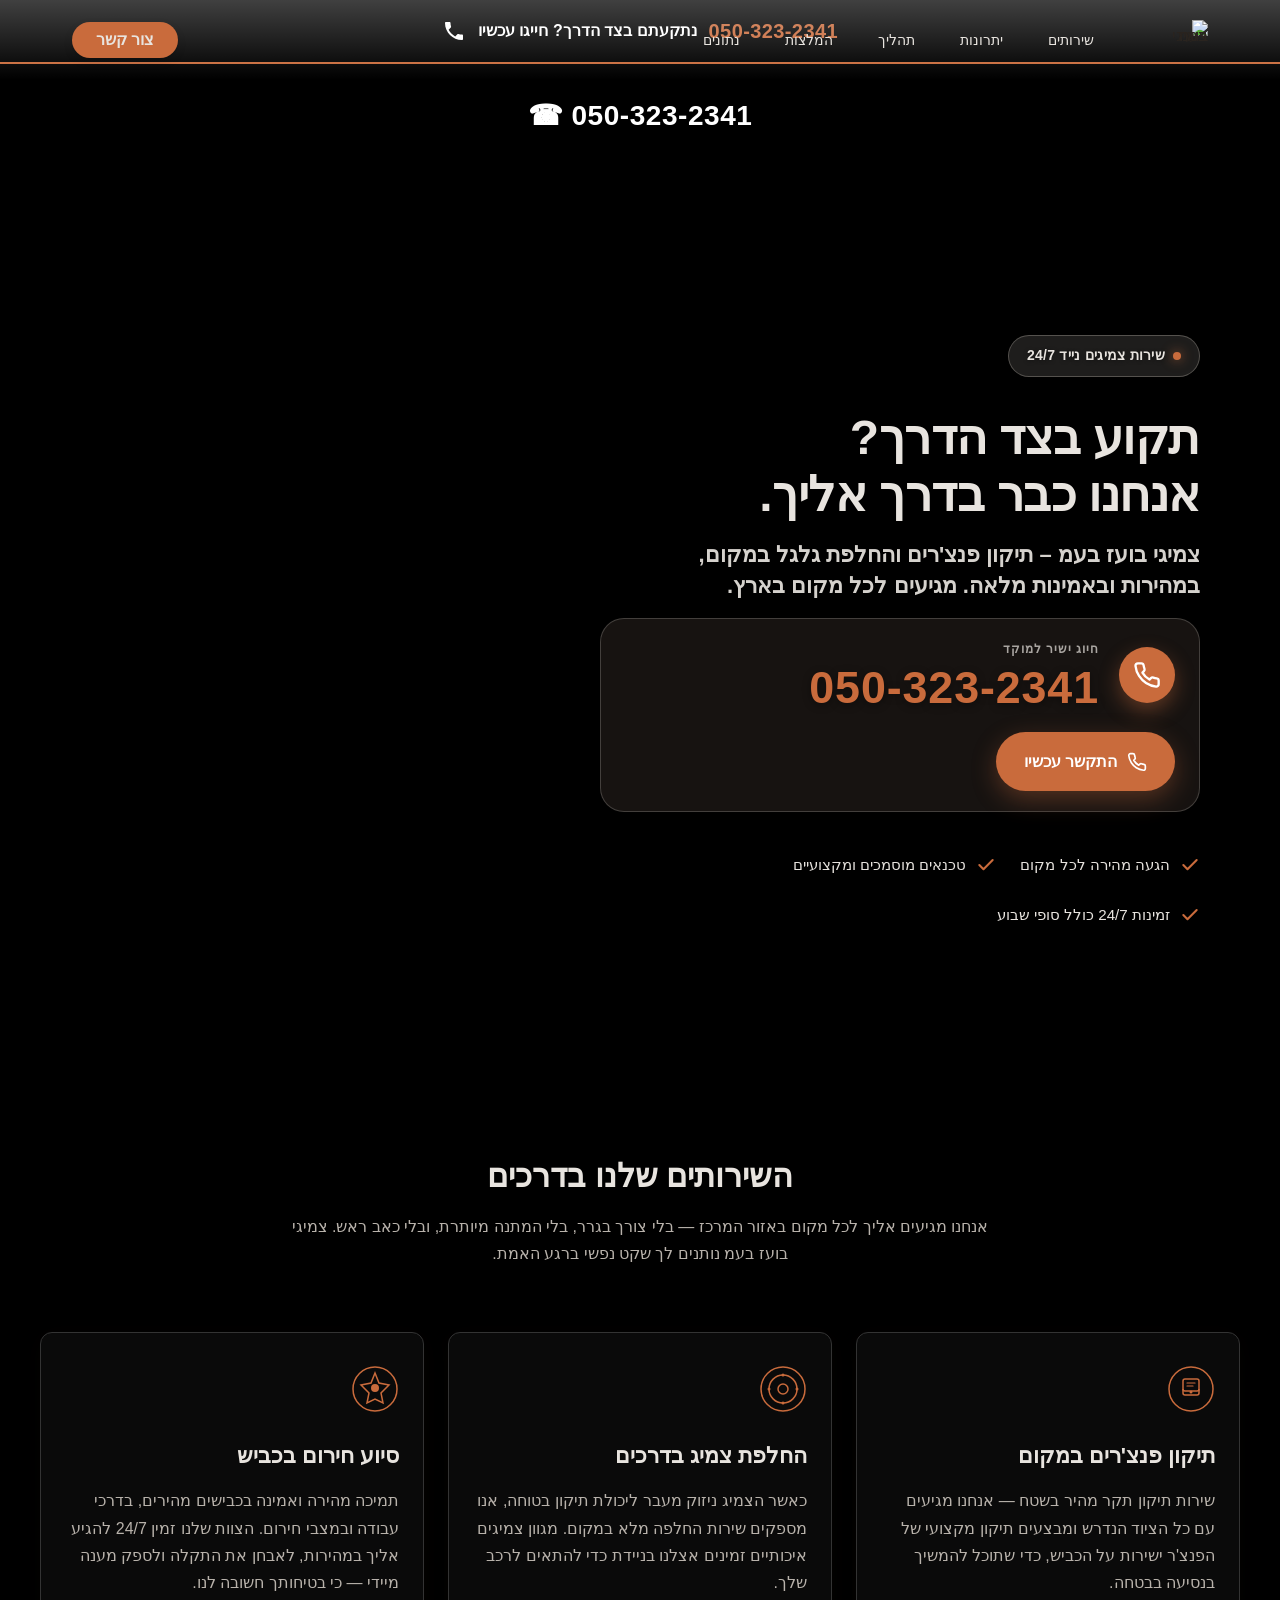
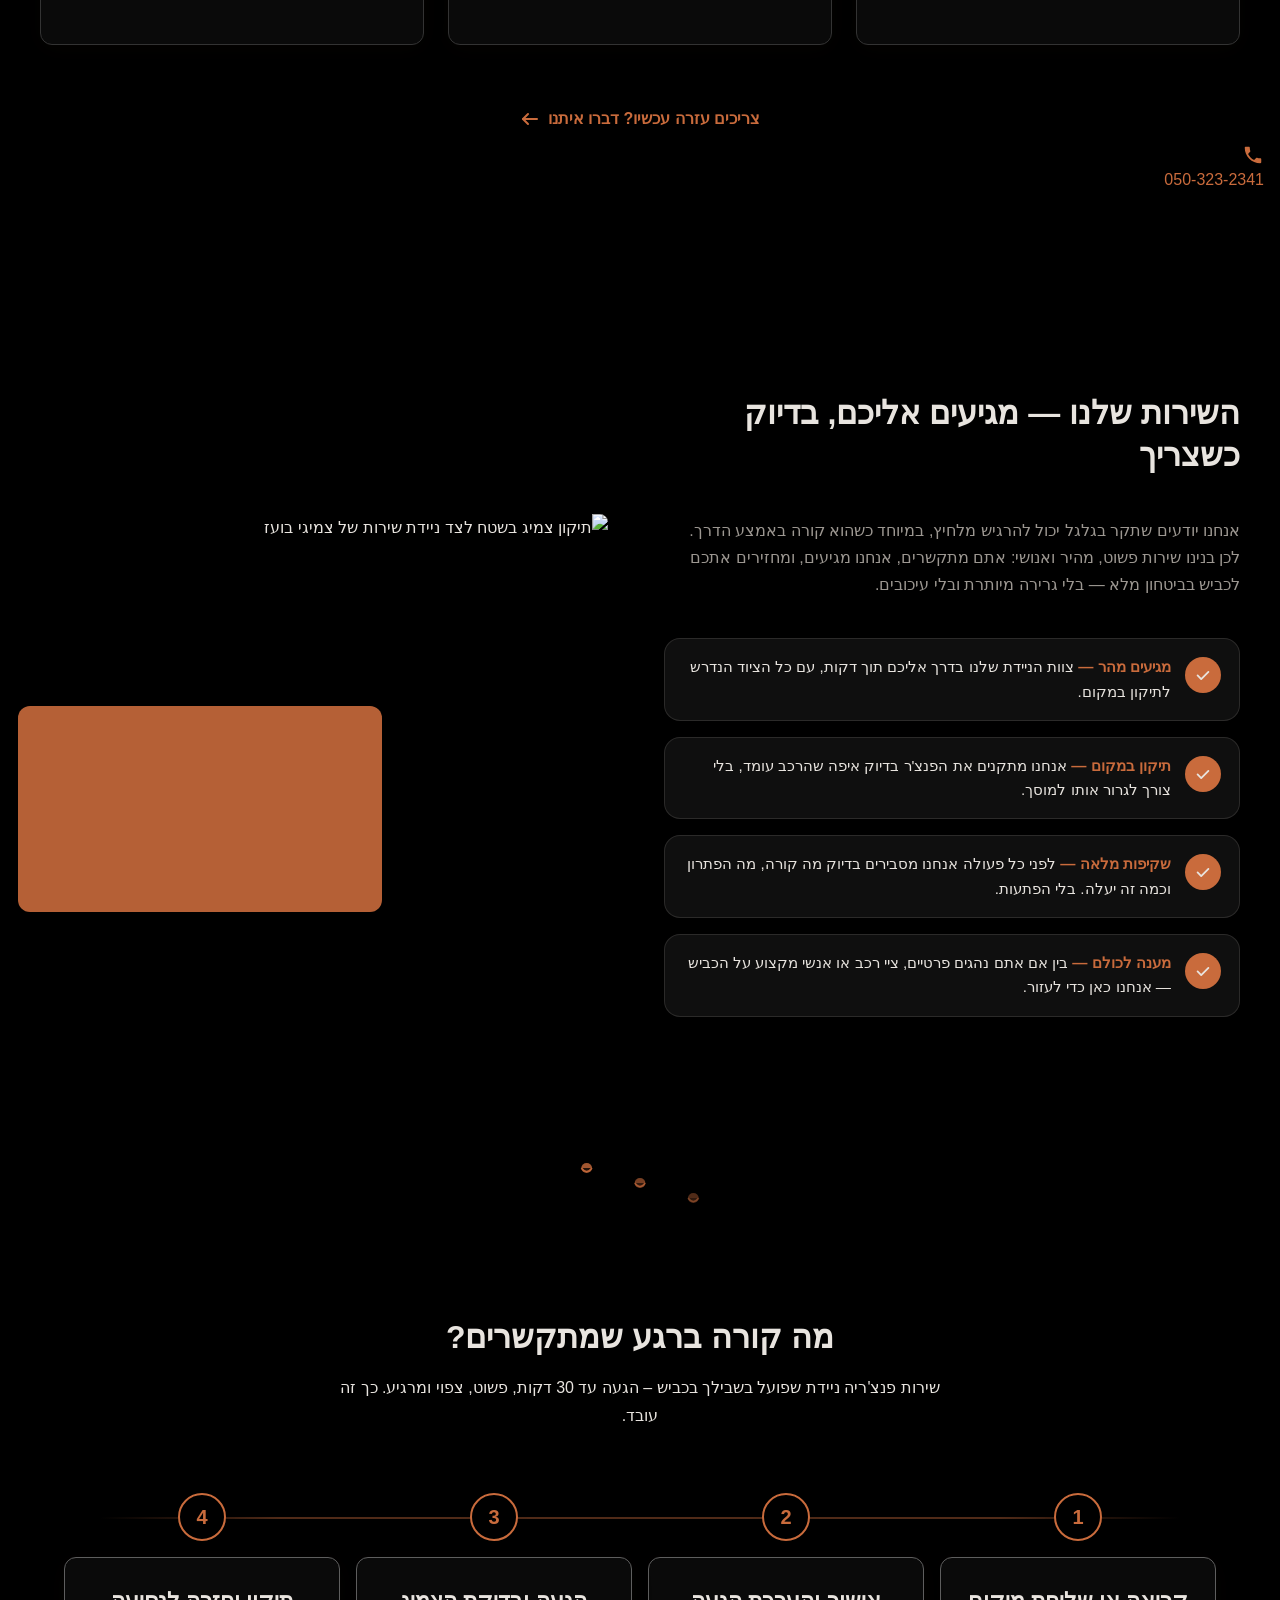
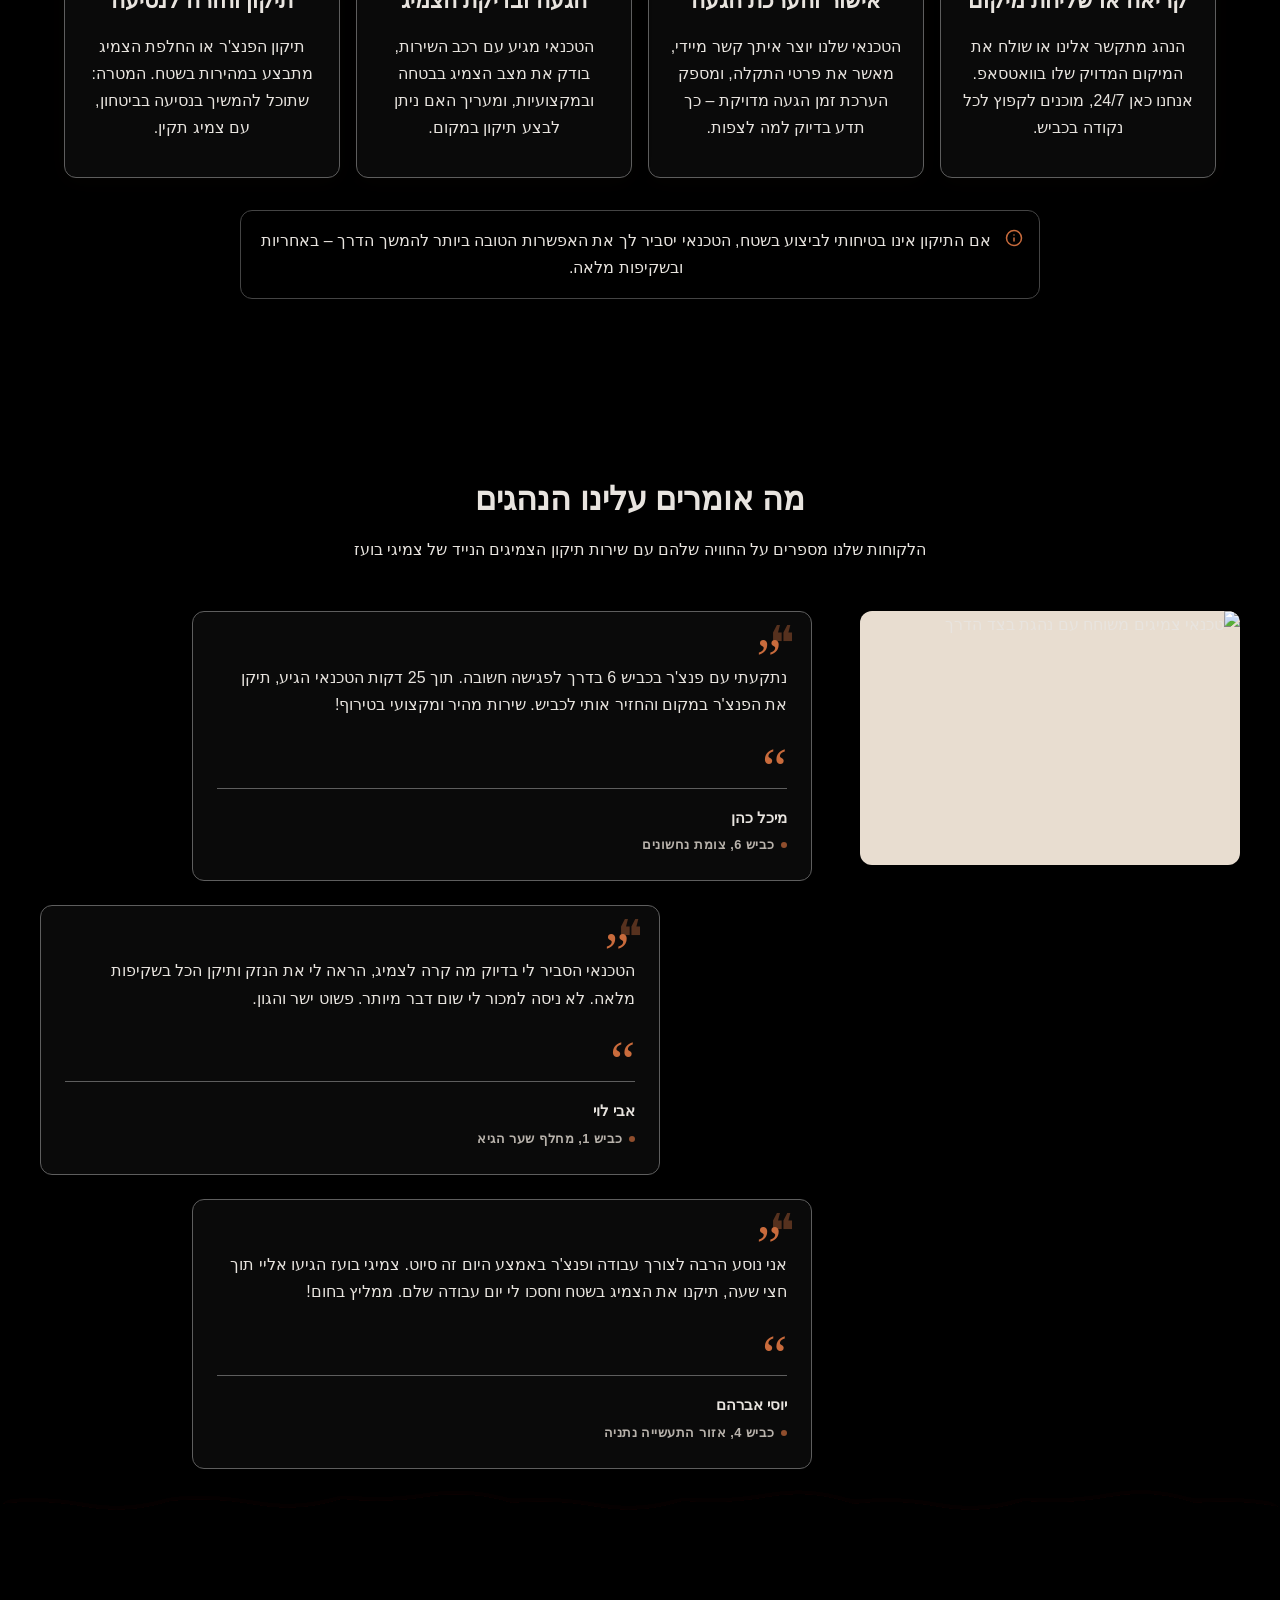
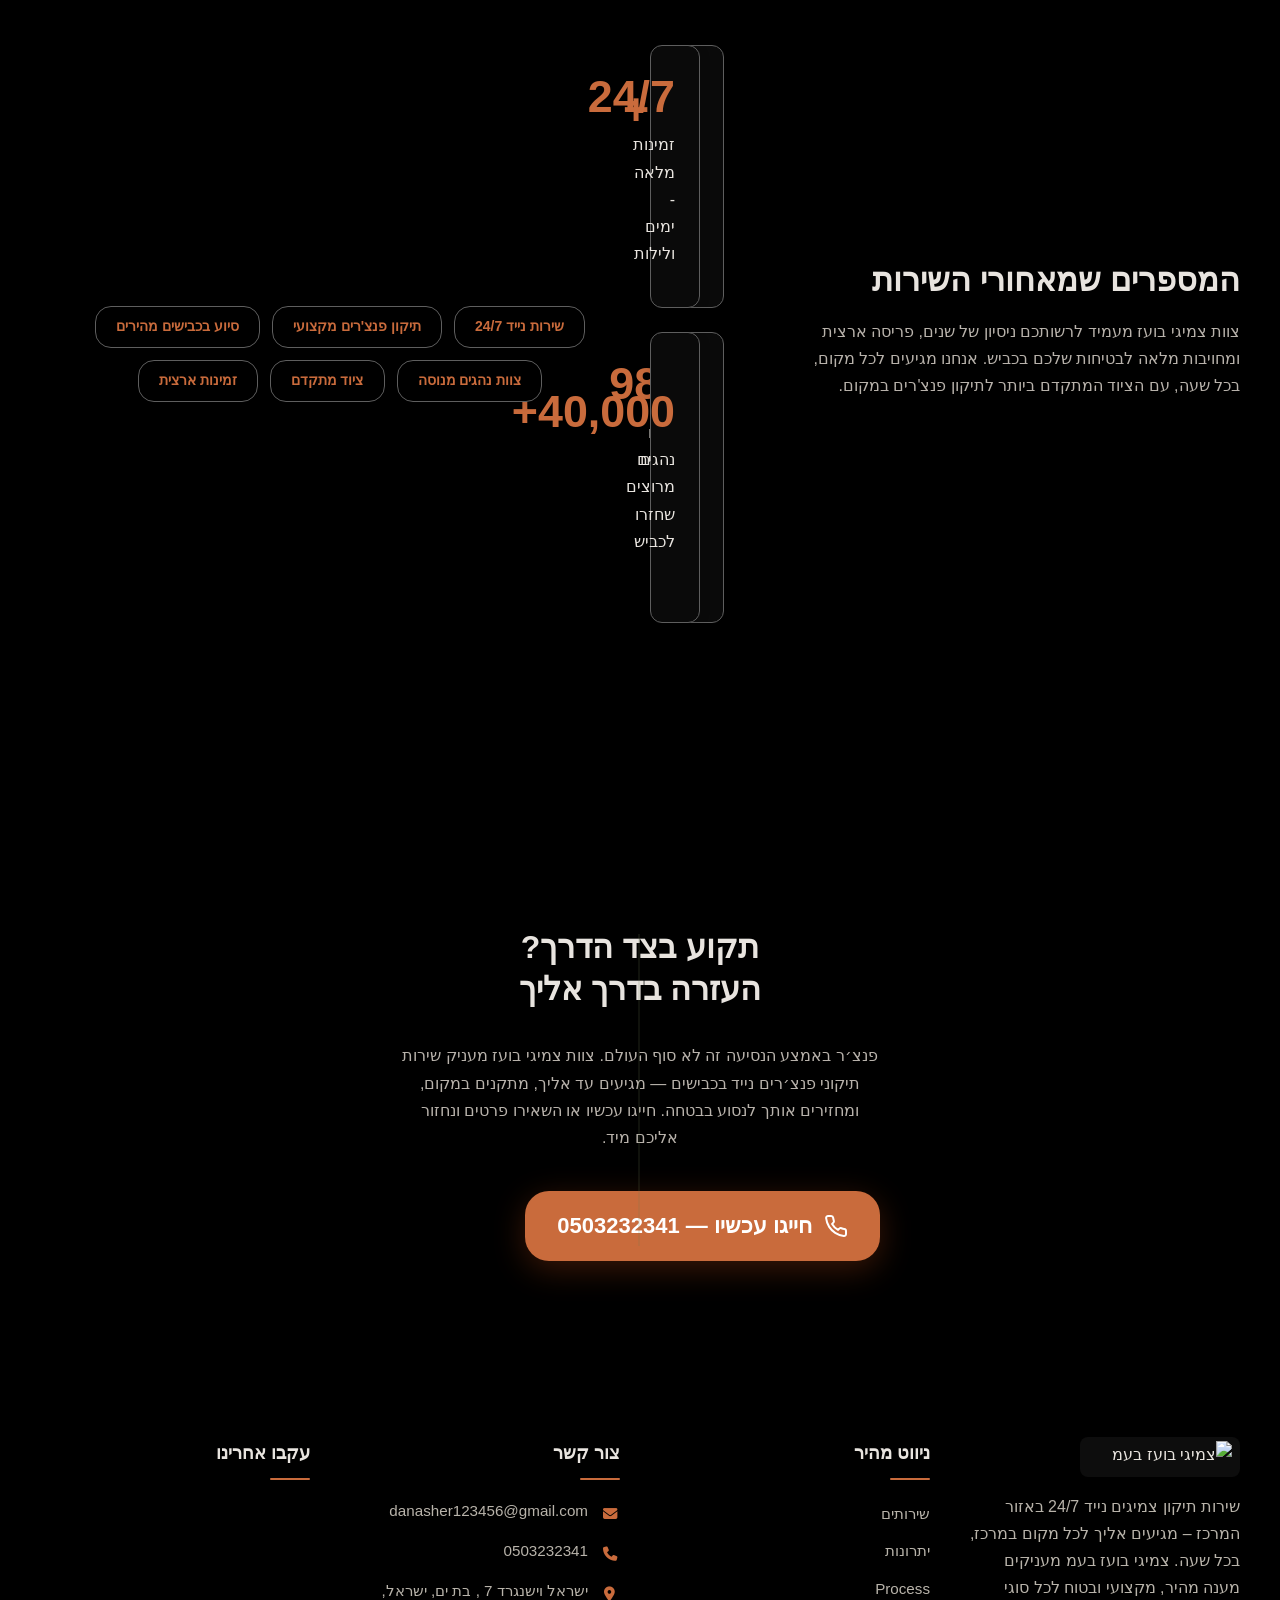
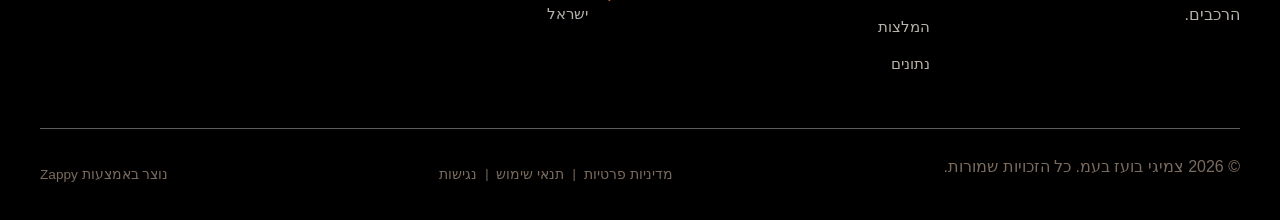
==== commit 4ffdaa02: "Background sync: Progressive GitHub Sync" ====
--- a/index.html
+++ b/index.html
@@ -1090,7 +1090,7 @@
 </style>
     <style id="zappy-critical-above-fold-css">
 html{box-sizing:border-box;-webkit-text-size-adjust:100%}*,*::before,*::after{box-sizing:inherit}body{margin:0;min-width:320px;overflow-x:clip}img,svg,video{max-width:100%;height:auto}main{display:block}.container{width:min(100% - 32px,1200px);margin-inline:auto}.navbar,nav.navbar,header .navbar,header[role="banner"]{position:relative;z-index:1000;width:100%}.nav-container,.navbar .container{display:flex;align-items:center;justify-content:space-between;min-height:64px}.logo,.logo-link img{display:block;width:35px;height:35px;object-fit:contain}.nav-menu,#navMenu{list-style:none;margin:0;padding:0}.navbar a,.nav-menu a,#navMenu a,.navbar .nav-links a{color:inherit;text-decoration:none}.navbar .sub-menu,.nav-menu .sub-menu,#navMenu .sub-menu{display:none}.fa,.fas,.far,.fab,.fa-solid,.fa-regular,.fa-brands{display:inline-block;min-width:1em;text-align:center}html:not(#zappy-noop)[data-zappy-site-type="ecommerce"] .phone-header-btn,html:not(#zappy-noop) .navbar:has(.nav-ecommerce-icons)>.phone-header-btn{display:none!important;visibility:hidden!important;width:0!important;height:0!important;pointer-events:none!important}.zappy-preview-empty-store-cta{display:none!important;visibility:hidden!important;height:0!important;max-height:0!important;overflow:hidden!important;margin:0!important;padding:0!important;border:0!important;box-shadow:none!important}.zappy-catalog-menu{background:var(--surface-color,var(--surface,linear-gradient(135deg,#f8f9fa 0%,#fff 100%)));border-bottom:1px solid var(--border-color,#e5e7eb);padding:0;position:sticky;top:0;z-index:90}.zappy-catalog-menu[dir=rtl],.zappy-catalog-menu.rtl{direction:rtl}.zappy-catalog-menu[dir=ltr],.zappy-catalog-menu.ltr{direction:ltr}.catalog-menu-container{max-width:1440px;margin:0 auto;display:flex;align-items:center;gap:8px;padding:10px 24px;overflow:visible}.catalog-menu-categories,.catalog-menu-list{display:flex;align-items:center;gap:4px;flex-wrap:wrap;margin:0;padding:0;list-style:none}.catalog-menu-item{display:inline-flex;align-items:center;padding:8px 16px;font-size:14px;font-weight:500;color:var(--text-color,var(--text,#374151));text-decoration:none;border-radius:20px;white-space:nowrap}.catalog-menu-all{background:var(--primary-color,var(--primary,#111));color:var(--text-light,#fff)!important}.catalog-menu-parent{position:relative;display:inline-flex;align-items:center}.catalog-menu-trigger{display:inline-flex;align-items:center;gap:6px}.catalog-menu-chevron{flex-shrink:0}.catalog-menu-parent>.sub-menu{display:none!important;visibility:hidden!important;opacity:0!important;pointer-events:none!important}.hero-section,.index-hero-section,section[class*="hero"]{position:relative;overflow:hidden}.hero-section,.index-hero-section{min-height:560px}section[data-hero-type*="fullscreen"]{min-height:100vh}.hero-bg-wrapper,.hero-bg-image,section[class*="hero"] [class*="hero-bg"]{position:absolute;inset:0;width:100%;height:100%}.hero-bg-wrapper img,.hero-bg-image img,section[class*="hero"] [data-hero-bg],section[class*="hero"] img[data-hero-background="true"]{width:100%!important;height:100%!important;object-fit:cover!important;display:block}.hero-content,section[class*="hero"] .container{position:relative;z-index:2}@media(max-width:768px){:root{--header-height:72px;--total-header-height:72px;--zappy-mobile-menu-top:72px}html[data-zappy-site-type="ecommerce"] body{padding-top:var(--total-header-height,72px)}html[data-zappy-site-type="ecommerce"] body>nav.navbar,html[data-zappy-site-type="ecommerce"] body>.navbar:not(.zappy-catalog-menu){position:fixed!important;top:0;left:0;right:0;z-index:100000;width:100%;margin-bottom:0}.zappy-catalog-menu{position:fixed;top:var(--header-height,72px);left:0;right:0;z-index:99999}.nav-container,.navbar .container{min-height:60px}.nav-menu,#navMenu{max-width:100vw;overflow-x:hidden}.hero-section,.index-hero-section,section[class*="hero"],section[data-hero-type*="fullscreen"]{min-height:100svh}.hero-bg-wrapper,.hero-bg-image,.hero-scrim{min-height:100svh}}
-
+:root{--nav-bg:#000000}.navbar{background-color:#000000!important}
 
 /* ZAPPY_ANNOUNCEMENT_HEADER_OFFSET_CSS_V3 */
 :root {
@@ -1100,15 +1100,6 @@
 body:has(.zappy-announcement-bar) header.navbar,
 body:has(.zappy-announcement-bar) .navbar:not(.zappy-catalog-menu):not(.mobile-search-panel) {
   top: var(--zappy-announcement-height, 40px) !important;
-}
-/* First-paint: pull fullscreen heroes behind the fixed announcement+nav so a
-   transparent --nav-bg does not flash the cream body strip (live FOUC that
-   preview never showed because preview injects the same underlap eagerly). */
-body:has(.zappy-announcement-bar) section[data-hero-type^="fullscreen"],
-body:has(.zappy-announcement-bar) .index-hero-section,
-body:has(.zappy-announcement-bar) main > section[class*="hero"]:first-of-type {
-  margin-top: calc(-1 * var(--zappy-header-stack-height)) !important;
-  padding-top: calc(var(--zappy-header-stack-height)) !important;
 }
 
 
@@ -1240,7 +1231,7 @@
 </head>
 <body>
 <a class="skip-link" href="#main">דלג לתוכן הראשי</a>
-  <nav class="navbar" dir="rtl" style="top: 72px">
+  <nav class="navbar" dir="rtl" style="top: auto; position: relative; background-color: #000000">
   <button class="mobile-toggle" id="mobileToggle" aria-label="Menu">
     <svg style="display:block !important" class="hamburger-icon" width="24" height="24" viewBox="0 0 24 24" fill="none">
       <path d="M3 12h18M3 6h18M3 18h18" stroke="currentColor" stroke-width="2" stroke-linecap="round"></path>
@@ -1264,7 +1255,7 @@
     </div>
   </div>
 </nav>
-<div class="top-phone-bar" dir="rtl" style="font-size: 26px; font-weight: 800; padding: 12px 20px; min-height: 60px; display: flex; justify-content: center; align-items: center; position: fixed; top: 0; z-index: 100001; background-color: #C96B3C; left: 0; right: 0; width: 100%">
+<div class="top-phone-bar" dir="rtl" style="font-size: 26px; font-weight: 800; padding: 12px 20px; min-height: 60px; display: flex; justify-content: center; align-items: center; position: relative; top: auto; z-index: 100001; background-color: #000000; left: 0; right: 0; width: 100%">
   <a href="tel:0503232341" class="top-phone-link" dir="ltr" style="font-size: 28px; font-weight: 800; color: #FFFFFF; text-decoration: none; letter-spacing: 0.02em">☎ 050-323-2341</a>
 </div>
 <script>
--- a/styles.css
+++ b/styles.css
@@ -1,5 +1,3 @@
-
-
 /* Self-hosted fonts (Inter + Rubik for multi-language support) */
 
 /* Inter font (English / LTR languages) */
@@ -67,6 +65,7 @@
   font-display: swap;
   src: url('assets/fonts/Rubik-Bold.woff2') format('woff2');
 }
+
 :root {
 --primary: #C96B3C;
   --secondary: #C96B3C;
@@ -231,17 +230,23 @@
 }
 
 @media (max-width: 1024px) {
-  h1 { font-size: 36px !important; }
-  h2 { font-size: 28px !important; }
-  h3 { font-size: 20px !important; }
-  p  { font-size: 15px !important; }
+h1 { font-size: 36px !important; }
+
+h2 { font-size: 28px !important; }
+
+h3 { font-size: 20px !important; }
+
+p  { font-size: 15px !important; }
 }
 
 @media (max-width: 768px) {
-  h1 { font-size: 28px !important; margin-bottom: 1rem !important; margin-top: 0.5rem !important; }
-  h2 { font-size: 22px !important; margin-bottom: 1rem !important; margin-top: 0.5rem !important; }
-  h3 { font-size: 18px !important; margin-bottom: 1rem !important; margin-top: 0.5rem !important; }
-  p  { font-size: 14px !important; }
+h1 { font-size: 28px !important; margin-bottom: 1rem !important; margin-top: 0.5rem !important; }
+
+h2 { font-size: 22px !important; margin-bottom: 1rem !important; margin-top: 0.5rem !important; }
+
+h3 { font-size: 18px !important; margin-bottom: 1rem !important; margin-top: 0.5rem !important; }
+
+p  { font-size: 14px !important; }
 }
 
 .container {
@@ -333,27 +338,27 @@
 }
 
 @media (max-width: 768px) {
-  .container {
+.container {
     padding: 0 16px;
   }
 
-  .btn {
+.btn {
     padding: 14px 20px;
     font-size: 15px;
   }
 
-  .whatsapp-float {
+.whatsapp-float {
     width: 50px;
     height: 50px;
     font-size: 26px;
     bottom: 16px;
   }
 
-  html[dir="rtl"] .whatsapp-float {
+html[dir="rtl"] .whatsapp-float {
     right: 16px;
   }
 
-  html[dir="ltr"] .whatsapp-float,
+html[dir="ltr"] .whatsapp-float,
   html:not([dir]) .whatsapp-float {
     left: 16px;
   }
@@ -545,6 +550,7 @@
     max-height: 36px;
   }
 }
+
 .navbar {
   position: sticky;
   top: 0;
@@ -796,6 +802,7 @@
 .nav-menu a:focus:not(:focus-visible) {
   outline: none;
 }
+
 .navbar a:focus-visible,
 .navbar button:focus-visible,
 .nav-menu a:focus-visible {
@@ -904,6 +911,7 @@
 .nav-cta-container .zappy-search-container {
   align-self: center;
 }
+
 .nav-cta-container p {
   margin: 0 !important;
 }
@@ -1102,7 +1110,7 @@
 }
 
 @media (min-width: 769px) {
-  .nav-dropdown:hover > .dropdown-menu {
+.nav-dropdown:hover > .dropdown-menu {
     display: block;
   }
 }
@@ -2176,21 +2184,22 @@
 }
 
 @media (max-width: 480px) {
-  .site-footer {
+.site-footer {
     padding: 2.5rem 1rem 0;
   }
 
-  .footer-top {
+.footer-top {
     gap: 1.5rem;
   }
 
-  .footer-col h4 {
+.footer-col h4 {
     font-size: 1.05rem;
   }
 }
 
 /* V2 Decorative Helpers — quote marks */
 :root { --decorative-quote-color: var(--accent, #C96B3C); --decorative-quote-font: var(--accent-font, var(--font-display, serif)); }
+
 blockquote::before, .quote::before, [data-quote]::before {
   content: "\201C";
   font-family: var(--decorative-quote-font);
@@ -2201,6 +2210,7 @@
   vertical-align: -0.4em;
   display: inline-block;
 }
+
 blockquote::after, .quote::after, [data-quote]::after {
   content: "\201D";
   font-family: var(--decorative-quote-font);
@@ -2211,7 +2221,9 @@
   vertical-align: -0.6em;
   display: inline-block;
 }
+
 html[dir="rtl"] blockquote::before, html[dir="rtl"] .quote::before, html[dir="rtl"] [data-quote]::before { content: "\201D"; }
+
 html[dir="rtl"] blockquote::after, html[dir="rtl"] .quote::after, html[dir="rtl"] [data-quote]::after { content: "\201C"; }
 
 /* V2 Decorative Helpers — section divider flourish */
@@ -2244,10 +2256,13 @@
   pointer-events: none;
   z-index: 2;
 }
+
 .scroll-cue svg, [data-scroll-cue] svg { width: 1rem; height: 1rem; opacity: 0.7; }
+
 @media (prefers-reduced-motion: no-preference) {
-  .scroll-cue svg, [data-scroll-cue] svg { animation: decorative-scroll-bounce 2s ease-in-out infinite; }
-}
+.scroll-cue svg, [data-scroll-cue] svg { animation: decorative-scroll-bounce 2s ease-in-out infinite; }
+}
+
 @keyframes decorative-scroll-bounce {
   0%, 100% { transform: translateY(0); }
   50% { transform: translateY(4px); }
@@ -2265,16 +2280,20 @@
 .site-footer .footer-bottom span:not(.separator) {
   color: #7A6B5E !important;
 }
+
 .site-footer .contact-list a:hover,
 .site-footer .footer-legal a:hover,
 .site-footer .footer-bottom a:hover {
   color: #F6EFE3 !important;
 }
+
 .site-footer .footer-legal .separator {
   color: #5A4C40 !important;
 }
+
 /* Footer contact alignment fix */
 .footer-contact li > a { display: flex; align-items: flex-start; gap: inherit; }
+
 /* RTL footer contact: icon on the right (start) side, text on the left */
 html[dir="rtl"] .footer-contact li,
 html[dir="rtl"] .site-footer .footer-contact li,
@@ -2282,21 +2301,31 @@
   flex-direction: row !important;
   justify-content: flex-start !important;
 }
+
 html[dir="rtl"] .footer-contact .contact-icon { order: 0 !important; }
+
 html[dir="rtl"] .footer-contact .contact-text { order: 1 !important; }
+
 html[dir="rtl"] .footer-contact li > a { flex-direction: row !important; }
+
 /* Sticky footer guard for short pages */
 html, body { min-height: 100%; }
+
 body { min-height: 100vh; display: flex; flex-direction: column; }
+
 main { flex: 1 0 auto; }
+
 .site-footer { flex-shrink: 0; }
+
 /* hero */
 .hero h1, .hero-section h1, [class*="hero-"] h1, [class~="hero"] h1, .hero .hero-title, .hero-title { font-size: 48px !important; line-height: 1.2 !important; }
+
 @media (max-width: 1024px) {
-  .hero h1, .hero-section h1, [class*="hero-"] h1, [class~="hero"] h1, .hero .hero-title, .hero-title { font-size: 36px !important; }
-}
+.hero h1, .hero-section h1, [class*="hero-"] h1, [class~="hero"] h1, .hero .hero-title, .hero-title { font-size: 36px !important; }
+}
+
 @media (max-width: 768px) {
-  .hero h1, .hero-section h1, [class*="hero-"] h1, [class~="hero"] h1, .hero .hero-title, .hero-title { font-size: 28px !important; }
+.hero h1, .hero-section h1, [class*="hero-"] h1, [class~="hero"] h1, .hero .hero-title, .hero-title { font-size: 28px !important; }
 }
 
 /* ZAPPY_POSTGEN_GUARD_FADE_BLEED_V2:בית-hero */
@@ -2304,16 +2333,20 @@
   position: relative; isolation: isolate; overflow: hidden;
   display: flex !important; align-items: center !important; justify-content: flex-start !important;
 }
+
 [data-layout-spec="בית-hero"] .hero-fade-img, [data-layout-spec="בית-hero"] [data-hero-bg], [data-layout-spec="בית-hero"] > img:first-child {
   position: absolute !important; inset: 0 !important; width: 100% !important; height: 100% !important;
   object-fit: cover !important; object-position: left center !important; margin: 0 !important; z-index: 0 !important;
   -webkit-mask-image: none !important; mask-image: none !important;
 }
+
 [data-layout-spec="בית-hero"]::before {
   content: ''; position: absolute; inset: 0; z-index: 1; pointer-events: none;
   background: linear-gradient(to left, var(--hero-fade-color, var(--bg-light, #ffffff)) 0%, var(--hero-fade-color, var(--bg-light, #ffffff)) 10%, transparent 58%);
 }
+
 [data-layout-spec="בית-hero"] > :where(:not(.hero-fade-img):not([data-hero-bg]):not(img):not(svg):not(style):not(script):not([class*="divider"]):not([class*="overlay"]):not([class*="wash"]):not([class*="grid"]):not([class*="decor"]):not([style*="position: absolute"]):not([style*="position:absolute"])) { position: relative; z-index: 2; }
+
 [data-layout-spec="בית-hero"] .hero-fade-content {
   position: relative !important; z-index: 2; width: min(600px, 52%); max-width: min(600px, 52%);
   margin-inline-start: 0 !important; margin-inline-end: auto !important; justify-self: start !important; align-self: center !important;
@@ -2321,10 +2354,13 @@
   display: flex; flex-direction: column; justify-content: center;
   padding-inline: clamp(24px, 4vw, 48px) !important; box-sizing: border-box;
 }
+
 @media (max-width: 768px) {
-  [data-layout-spec="בית-hero"]::before { background: linear-gradient(to bottom, transparent 0%, var(--hero-fade-color, var(--bg-light, #ffffff)) 55%, var(--hero-fade-color, var(--bg-light, #ffffff)) 100%); }
-  [data-layout-spec="בית-hero"] { display: block !important; }
-  [data-layout-spec="בית-hero"] .hero-fade-content { width: 100%; max-width: 100%; padding-inline: clamp(16px, 5vw, 24px) !important; }
+[data-layout-spec="בית-hero"]::before { background: linear-gradient(to bottom, transparent 0%, var(--hero-fade-color, var(--bg-light, #ffffff)) 55%, var(--hero-fade-color, var(--bg-light, #ffffff)) 100%); }
+
+[data-layout-spec="בית-hero"] { display: block !important; }
+
+[data-layout-spec="בית-hero"] .hero-fade-content { width: 100%; max-width: 100%; padding-inline: clamp(16px, 5vw, 24px) !important; }
 }
 
 /* services */
@@ -2882,15 +2918,15 @@
 }
 
 @media (min-width: 768px) {
-  .index-process-section {
+.index-process-section {
     padding: 96px 32px 60px;
   }
 
-  .index-process-section__header {
+.index-process-section__header {
     margin-bottom: 64px;
   }
 
-  .index-process-section__timeline {
+.index-process-section__timeline {
     flex-direction: row;
     align-items: stretch;
     gap: 0;
@@ -2898,7 +2934,7 @@
     padding: 0 16px;
   }
 
-  .index-process-section__line {
+.index-process-section__line {
     display: block;
     position: absolute;
     top: 24px;
@@ -2910,7 +2946,7 @@
     z-index: 1;
   }
 
-  .index-process-section__step {
+.index-process-section__step {
     flex-direction: column;
     align-items: center;
     flex: 1;
@@ -2918,17 +2954,17 @@
     padding: 0 8px;
   }
 
-  .index-process-section__step-marker {
+.index-process-section__step-marker {
     margin-bottom: 0;
   }
 
-  .index-process-section__step-card {
+.index-process-section__step-card {
     text-align: center;
     width: 100%;
     min-width: 220px;
   }
 
-  .index-process-section__note {
+.index-process-section__note {
     max-width: 800px;
     margin: 0 auto;
     text-align: center;
@@ -2937,23 +2973,23 @@
 }
 
 @media (max-width: 768px) {
-  .index-process-section {
+.index-process-section {
     padding: 64px 16px 60px;
   }
 
-  .index-process-section__header {
+.index-process-section__header {
     margin-bottom: 36px;
   }
 
-  .index-process-section__title {
+.index-process-section__title {
     font-size: 1.75rem;
   }
 
-  .index-process-section__timeline {
+.index-process-section__timeline {
     gap: 16px;
   }
 
-  .index-process-section__step-card {
+.index-process-section__step-card {
     padding: 16px;
   }
 }
@@ -3385,20 +3421,20 @@
 }
 
 @media (min-width: 769px) and (max-width: 1024px) {
-  .index-stats-container {
+.index-stats-container {
     gap: 40px;
   }
 
-  .index-stats-header {
+.index-stats-header {
     flex: 0 0 42%;
   }
 
-  .index-stats-grid {
+.index-stats-grid {
     grid-template-columns: repeat(2, minmax(0, 1fr));
     gap: 16px;
   }
 
-  .index-stat-number {
+.index-stat-number {
     font-size: 2.4rem;
   }
 }
@@ -3781,8 +3817,11 @@
 
 /* RTL footer contact: icon on the right (start) side, text on the left */
 html[dir="rtl"] .footer-contact li, html[dir="rtl"] .site-footer .footer-contact li, html[dir="rtl"] .site-footer .footer-col:nth-child(3) .footer-contact li { flex-direction: row !important; justify-content: flex-start !important; }
+
 html[dir="rtl"] .footer-contact .contact-icon { order: 0 !important; }
+
 html[dir="rtl"] .footer-contact .contact-text { order: 1 !important; }
+
 html[dir="rtl"] .footer-contact li > a { flex-direction: row !important; }
 
 /* ============================================
@@ -4013,89 +4052,139 @@
   }
 }
 
-/* END MOBILE RESPONSIVE FIXES */
-
-/* === NAVBAR STYLE OVERRIDES START === */
-.navbar { background-color: transparent !important; background-image: linear-gradient(to bottom, rgba(255,255,255,var(--nav-overlay-opacity,0.25)), transparent) !important; transition: background-color 0.3s ease, background-image 0.3s ease, backdrop-filter 0.3s ease, -webkit-backdrop-filter 0.3s ease, box-shadow 0.3s ease !important; }
+.navbar {
+  background-color: #000000 !important;
+  background-image: linear-gradient(to bottom, rgba(255,255,255,var(--nav-overlay-opacity,0.25)), transparent) !important;
+  transition: background-color 0.3s ease, background-image 0.3s ease, backdrop-filter 0.3s ease, -webkit-backdrop-filter 0.3s ease, box-shadow 0.3s ease !important;
+}
+
 .zappy-catalog-menu, #zappy-catalog-menu { background-image: linear-gradient(to bottom, rgba(255,255,255,var(--nav-overlay-opacity,0.25)), transparent) !important; transition: background 0.3s ease, background-image 0.3s ease, backdrop-filter 0.3s ease, -webkit-backdrop-filter 0.3s ease !important;}
+
 .navbar .nav-menu > li > a,
 .navbar .nav-menu > .nav-item > a,
 .navbar .nav-link,
 .navbar .navbar-nav .nav-link,
 .navbar a:not(.nav-cta-btn) { color: #2A241F !important; }
+
 .navbar .nav-menu > li > a:hover,
 .navbar .nav-menu > .nav-item > a:hover,
 .navbar .nav-link:hover,
 .navbar a:not(.nav-cta-btn):hover { color: #C96B3C !important; }
+
 .navbar .navbar-brand, .navbar .navbar-brand a { color: #2A241F !important; }
+
 .navbar .dropdown-toggle { color: #2A241F !important; }
+
 .navbar .dropdown-toggle:hover { color: #C96B3C !important; }
+
 .navbar .mobile-hamburger-btn, .navbar .mobile-close-btn { color: #2A241F !important; }
+
 .navbar-toggler { color: #2A241F !important; border-color: #2A241F44 !important; }
+
 .navbar-toggler-icon { background-image: url("data:image/svg+xml,%3csvg xmlns='http://www.w3.org/2000/svg' viewBox='0 0 30 30'%3e%3cpath stroke='%232A241F' stroke-linecap='round' stroke-miterlimit='10' stroke-width='2' d='M4 7h22M4 15h22M4 23h22'/%3e%3c/svg%3e") !important; }
+
 .navbar .dropdown-menu { background-color: #2A241F !important; }
+
 .navbar .dropdown-menu li a,
 .navbar .dropdown-menu .dropdown-item { color: #2A241F !important; }
+
 .navbar .dropdown-menu li a:hover,
 .navbar .dropdown-menu .dropdown-item:hover { color: #cd774c !important; background-color: rgba(128,128,128,0.1) !important; }
+
 .navbar .sub-menu,
 .navbar ul.sub-menu,
 nav.navbar .sub-menu { background-color: #2A241F !important; }
+
 .navbar .sub-menu a,
 .navbar .sub-menu li a,
 .navbar .nav-menu .sub-menu a,
 .navbar .nav-menu .sub-menu li a,
 .navbar .zappy-products-dropdown .sub-menu a,
 nav.navbar .sub-menu li a { color: #2A241F !important; }
+
 .navbar .sub-menu a:hover,
 .navbar .sub-menu li a:hover,
 nav.navbar .sub-menu li a:hover { color: #cd774c !important; background-color: rgba(128,128,128,0.1) !important; }
+
 .navbar .mobile-submenu-toggle { color: #2A241F !important; }
+
 .navbar .phone-header-btn { color: #2A241F !important; }
+
 .navbar .nav-search-input,
 .navbar .nav-search-box .nav-search-input { color: #2A241F !important; }
+
 .navbar .nav-search-input::placeholder { color: var(--text-muted, rgba(128,128,128,0.6)) !important; }
+
 @media (min-width: 769px) {
-  .navbar .nav-search-box .nav-search-btn { color: #2A241F !important; }
-  .navbar .nav-search-box .nav-search-btn svg { stroke: #2A241F !important; fill: none !important; }
-}
+.navbar .nav-search-box .nav-search-btn { color: #2A241F !important; }
+
+.navbar .nav-search-box .nav-search-btn svg { stroke: #2A241F !important; fill: none !important; }
+}
+
 .navbar .nav-search-result-name { color: #2A241F !important; }
+
 .navbar .nav-search-result-item a { color: #2A241F !important; }
+
 .navbar .nav-search-result-price { color: var(--accent, var(--primary)) !important; }
+
 .navbar .nav-search-no-results,
 .navbar .search-no-results { color: var(--text-muted, rgba(128,128,128,0.6)) !important; }
+
 .zappy-catalog-menu, #zappy-catalog-menu { background: transparent !important; }
+
 .zappy-catalog-menu .catalog-menu-item,
 .zappy-catalog-menu .catalog-menu-all { color: #2A241F !important; }
+
 .zappy-catalog-menu .catalog-menu-item:hover,
 .zappy-catalog-menu .catalog-menu-all:hover { color: #C96B3C !important; background: rgba(128,128,128,0.1) !important; }
+
 .navbar .cart-link.nav-cart,
 .navbar .login-link.nav-login,
 .navbar .nav-search-toggle,
 .navbar .search-toggle { background: var(--bg-light, #ffffff) !important; color: #2A241F !important; }
+
 .navbar .cart-link.nav-cart:hover,
 .navbar .login-link.nav-login:hover,
 .navbar .nav-search-toggle:hover,
 .navbar .search-toggle:hover { background: rgba(128,128,128,0.15) !important; color: #2A241F !important; }
+
 .navbar .cart-link.nav-cart svg, .navbar .login-link.nav-login svg, .navbar .nav-search-toggle svg, .navbar .search-toggle svg { color: inherit !important; fill: none !important; stroke: currentColor !important; }
 
 @media (min-width: 769px) {
-  .navbar:not(.scrolled) .dropdown-menu { background-color: #2A241F !important; }
-  .navbar:not(.scrolled) .dropdown-menu li a,
+.navbar:not(.scrolled) .dropdown-menu { background-color: #2A241F !important; }
+
+.navbar:not(.scrolled) .dropdown-menu li a,
   .navbar:not(.scrolled) .dropdown-menu .dropdown-item { color: #F6EFE3 !important; }
-  .navbar:not(.scrolled) .dropdown-menu li a:hover,
+
+.navbar:not(.scrolled) .dropdown-menu li a:hover,
   .navbar:not(.scrolled) .dropdown-menu .dropdown-item:hover { color: var(--nav-text-hover, var(--accent)) !important; }
-  .navbar:not(.scrolled) .sub-menu { background-color: #2A241F !important; }
-  .navbar:not(.scrolled) .sub-menu a,
+
+.navbar:not(.scrolled) .sub-menu { background-color: #2A241F !important; }
+
+.navbar:not(.scrolled) .sub-menu a,
   .navbar:not(.scrolled) .sub-menu li a,
   .navbar:not(.scrolled) .nav-menu .sub-menu a,
   .navbar:not(.scrolled) .zappy-products-dropdown .sub-menu a { color: #F6EFE3 !important; }
-  .navbar:not(.scrolled) .sub-menu a:hover,
+
+.navbar:not(.scrolled) .sub-menu a:hover,
   .navbar:not(.scrolled) .sub-menu li a:hover { color: var(--nav-text-hover, var(--accent)) !important; }
 }
-.navbar.scrolled { background-color: rgba(42,36,31,0.85) !important; background-image: none !important; backdrop-filter: blur(12px) !important; -webkit-backdrop-filter: blur(12px) !important; box-shadow: 0 2px 16px rgba(0,0,0,0.12) !important; }
-.navbar.scrolled::before, .navbar.scrolled::after { background: transparent !important; opacity: 0 !important; }
+
+.navbar.scrolled {
+  background-color: #000000 !important;
+  background-image: none !important;
+  backdrop-filter: blur(12px) !important;
+  -webkit-backdrop-filter: blur(12px) !important;
+  box-shadow: 0 2px 16px rgba(0,0,0,0.12) !important;
+}
+
+.navbar.scrolled::before, .navbar.scrolled::after {
+  background: #000000 !important;
+  opacity: 0 !important;
+}
+
 .navbar.scrolled ~ .zappy-catalog-menu, .navbar.scrolled ~ #zappy-catalog-menu, .zappy-catalog-menu.scrolled, #zappy-catalog-menu.scrolled { background: rgba(42,36,31,0.85) !important; background-image: none !important; backdrop-filter: blur(12px) !important; -webkit-backdrop-filter: blur(12px) !important; }
+
 .zappy-catalog-menu.scrolled .catalog-menu-item,
 .zappy-catalog-menu.scrolled .catalog-menu-all,
 #zappy-catalog-menu.scrolled .catalog-menu-item,
@@ -4104,6 +4193,7 @@
 .navbar.scrolled ~ .zappy-catalog-menu .catalog-menu-all,
 .navbar.scrolled ~ #zappy-catalog-menu .catalog-menu-item,
 .navbar.scrolled ~ #zappy-catalog-menu .catalog-menu-all { color: var(--frosted-text, #F6EFE3) !important; }
+
 .zappy-catalog-menu.scrolled .catalog-menu-item:hover,
 .zappy-catalog-menu.scrolled .catalog-menu-all:hover,
 #zappy-catalog-menu.scrolled .catalog-menu-item:hover,
@@ -4112,62 +4202,90 @@
 .navbar.scrolled ~ .zappy-catalog-menu .catalog-menu-all:hover,
 .navbar.scrolled ~ #zappy-catalog-menu .catalog-menu-item:hover,
 .navbar.scrolled ~ #zappy-catalog-menu .catalog-menu-all:hover { color: var(--nav-text-hover, var(--accent)) !important; }
+
 .navbar.scrolled .nav-menu > li > a,
 .navbar.scrolled .nav-menu > .nav-item > a,
 .navbar.scrolled .nav-link,
 .navbar.scrolled a:not(.nav-cta-btn) { color: var(--frosted-text, #F6EFE3) !important; }
+
 .navbar.scrolled .nav-menu > li > a:hover,
 .navbar.scrolled .nav-menu > .nav-item > a:hover,
 .navbar.scrolled .nav-link:hover,
 .navbar.scrolled a:not(.nav-cta-btn):hover { color: var(--nav-text-hover, var(--accent)) !important; }
+
 .navbar.scrolled .navbar-brand, .navbar.scrolled .navbar-brand a { color: var(--frosted-text, #F6EFE3) !important; }
+
 .navbar.scrolled .dropdown-toggle { color: var(--frosted-text, #F6EFE3) !important; }
+
 .navbar.scrolled .mobile-hamburger-btn, .navbar.scrolled .mobile-close-btn { color: var(--frosted-text, #F6EFE3) !important; }
+
 .navbar.scrolled .phone-header-btn { color: var(--frosted-text, #F6EFE3) !important; }
+
 .navbar.scrolled .mobile-toggle { color: var(--frosted-text, #F6EFE3) !important; }
+
 .navbar.scrolled .mobile-toggle svg { color: inherit !important; }
+
 .navbar.scrolled .mobile-toggle svg path { stroke: currentColor !important; }
+
 .navbar.scrolled .mobile-hamburger-btn svg,
 .navbar.scrolled .mobile-close-btn svg,
 .navbar.scrolled .phone-header-btn svg,
 .navbar.scrolled .navbar-brand svg,
 .navbar.scrolled .logo-link svg { color: inherit !important; stroke: currentColor !important; }
+
 .navbar.scrolled .mobile-hamburger-btn svg path,
 .navbar.scrolled .mobile-close-btn svg path,
 .navbar.scrolled .phone-header-btn svg path,
 .navbar.scrolled .navbar-brand svg path,
 .navbar.scrolled .logo-link svg path { stroke: currentColor !important; }
+
 .navbar.scrolled .nav-search-btn { color: var(--frosted-text, #F6EFE3) !important; }
+
 .navbar.scrolled .nav-search-btn svg { stroke: var(--frosted-text, #F6EFE3) !important; fill: none !important; }
+
 @media (min-width: 769px) {
-  .navbar.scrolled .sub-menu,
+.navbar.scrolled .sub-menu,
   .navbar.scrolled ul.sub-menu,
   nav.navbar.scrolled .sub-menu { background-color: var(--bg-light, #ffffff) !important; border-radius: 8px !important; box-shadow: 0 4px 20px rgba(0,0,0,0.15) !important; }
-  .navbar.scrolled .sub-menu a,
+
+.navbar.scrolled .sub-menu a,
   .navbar.scrolled .sub-menu li a,
   .navbar.scrolled .nav-menu .sub-menu a,
   .navbar.scrolled .nav-menu .sub-menu li a,
   .navbar.scrolled .zappy-products-dropdown .sub-menu a,
   nav.navbar.scrolled .sub-menu li a { color: #2A241F !important; }
-  .navbar.scrolled .sub-menu a:hover,
+
+.navbar.scrolled .sub-menu a:hover,
   .navbar.scrolled .sub-menu li a:hover,
   .navbar.scrolled .nav-menu .sub-menu a:hover,
   nav.navbar.scrolled .sub-menu li a:hover { color: #C96B3C !important; background-color: rgba(128,128,128,0.1) !important; }
-  .navbar.scrolled .dropdown-menu { background-color: var(--bg-light, #ffffff) !important; }
-  .navbar.scrolled .dropdown-menu li a,
+
+.navbar.scrolled .dropdown-menu { background-color: var(--bg-light, #ffffff) !important; }
+
+.navbar.scrolled .dropdown-menu li a,
   .navbar.scrolled .dropdown-menu .dropdown-item { color: #2A241F !important; }
-  .navbar.scrolled .dropdown-menu li a:hover,
+
+.navbar.scrolled .dropdown-menu li a:hover,
   .navbar.scrolled .dropdown-menu .dropdown-item:hover { color: #C96B3C !important; background-color: rgba(128,128,128,0.1) !important; }
-  .navbar.scrolled .mobile-submenu-toggle { color: #2A241F !important; }
+
+.navbar.scrolled .mobile-submenu-toggle { color: #2A241F !important; }
 }
 
 .navbar.scrolled .cart-link.nav-cart,
 .navbar.scrolled .login-link.nav-login,
 .navbar.scrolled .nav-search-toggle,
 .navbar.scrolled .search-toggle { background: var(--bg-light, #ffffff) !important; color: #2A241F !important; }
+
 @media (max-width: 768px) {
-  .navbar { background-color: transparent !important; background-image: none !important; backdrop-filter: none !important; -webkit-backdrop-filter: none !important; box-shadow: none !important; }
-  /* Kill backdrop-filter on EVERY navbar state at mobile (not just base .navbar).
+.navbar {
+  background-color: #000000 !important;
+  background-image: none !important;
+  backdrop-filter: none !important;
+  -webkit-backdrop-filter: none !important;
+  box-shadow: none !important;
+}
+
+/* Kill backdrop-filter on EVERY navbar state at mobile (not just base .navbar).
      A backdrop-filter makes the navbar the containing block for fixed-positioned
      descendants, so the fixed mobile menu's top/bottom resolve against the ~70px
      navbar instead of the viewport and the open menu collapses to a sliver on
@@ -4175,25 +4293,47 @@
      generated ".navbar.scrolled { backdrop-filter: ... !important }" rule. The
      mobile navbar background is solid, so the blur is purely decorative here. */
   .navbar.scrolled, nav.navbar.scrolled, .navbar.active, .navbar.open, .navbar.show, .navbar.menu-open, .zappy-catalog-menu, #zappy-catalog-menu, .zappy-catalog-menu.scrolled, #zappy-catalog-menu.scrolled { backdrop-filter: none !important; -webkit-backdrop-filter: none !important; }
-  .zappy-catalog-menu, #zappy-catalog-menu { background-image: none !important; }
-  .navbar::before, .navbar::after { background: transparent !important; opacity: 0 !important; }
-  body.menu-open .navbar, body.nav-open .navbar, body.mobile-menu-open .navbar, .navbar.scrolled, .navbar.active, .navbar.open, .navbar.show, .navbar.menu-open, .navbar:has(.nav-menu.active), .navbar:has(#navMenu.active), .navbar:has(.mobile-menu.active), .navbar:has(.mobile-toggle.active), .navbar:has(#mobileToggle.active) { background-color: #2A241F !important; }
-  .nav-menu, .nav-menu.active, .nav-menu.nav-menu-active, #navMenu, #navMenu.active, .mobile-menu, .mobile-menu.active, .mobile-nav, .mobile-nav.active { background-color: #2A241F !important; background: #2A241F !important; }
-  .nav-menu.active, .nav-menu.nav-menu-active, #navMenu.active, .mobile-menu.active, .mobile-nav.active { height: calc(100dvh - 70px) !important; max-height: calc(100dvh - 70px) !important; overflow-y: auto !important; }
-  .nav-menu a, .nav-menu > li > a, #navMenu a, #navMenu > li > a { color: #F6EFE3 !important; }
-  .nav-menu a:hover, .nav-menu > li > a:hover { color: #C96B3C !important; }
-  .nav-menu .dropdown-menu { background: rgba(128,128,128,0.06) !important; }
-  .nav-menu .dropdown-menu a, .nav-menu .dropdown-menu li a { color: #F6EFE3 !important; }
-  .nav-menu .dropdown-menu a:hover { color: #C96B3C !important; }
-  .nav-menu .sub-menu a { color: #F6EFE3 !important; white-space: normal !important; }
-  .nav-menu .sub-menu a:hover { color: #C96B3C !important; }
-  .nav-menu > li { position: relative !important; }
-  .navbar .nav-menu .mobile-submenu-toggle { color: #F6EFE3 !important; position: static !important; height: auto !important; flex-shrink: 0 !important; align-self: stretch !important; }
-  .mobile-toggle { color: #2A241F !important; }
-  .mobile-toggle svg { color: inherit !important; }
-  .mobile-toggle svg path { stroke: currentColor !important; }
-  
-  /* When menu is open or navbar is scrolled in mobile, the background is dropdownBg, so text should be mobileMenuText */
+
+.zappy-catalog-menu, #zappy-catalog-menu { background-image: none !important; }
+
+.navbar::before, .navbar::after {
+  background: #000000 !important;
+  opacity: 0 !important;
+}
+
+body.menu-open .navbar, body.nav-open .navbar, body.mobile-menu-open .navbar, .navbar.scrolled, .navbar.active, .navbar.open, .navbar.show, .navbar.menu-open, .navbar:has(.nav-menu.active), .navbar:has(#navMenu.active), .navbar:has(.mobile-menu.active), .navbar:has(.mobile-toggle.active), .navbar:has(#mobileToggle.active) {
+  background-color: #000000 !important;
+}
+
+.nav-menu, .nav-menu.active, .nav-menu.nav-menu-active, #navMenu, #navMenu.active, .mobile-menu, .mobile-menu.active, .mobile-nav, .mobile-nav.active { background-color: #2A241F !important; background: #2A241F !important; }
+
+.nav-menu.active, .nav-menu.nav-menu-active, #navMenu.active, .mobile-menu.active, .mobile-nav.active { height: calc(100dvh - 70px) !important; max-height: calc(100dvh - 70px) !important; overflow-y: auto !important; }
+
+.nav-menu a, .nav-menu > li > a, #navMenu a, #navMenu > li > a { color: #F6EFE3 !important; }
+
+.nav-menu a:hover, .nav-menu > li > a:hover { color: #C96B3C !important; }
+
+.nav-menu .dropdown-menu { background: rgba(128,128,128,0.06) !important; }
+
+.nav-menu .dropdown-menu a, .nav-menu .dropdown-menu li a { color: #F6EFE3 !important; }
+
+.nav-menu .dropdown-menu a:hover { color: #C96B3C !important; }
+
+.nav-menu .sub-menu a { color: #F6EFE3 !important; white-space: normal !important; }
+
+.nav-menu .sub-menu a:hover { color: #C96B3C !important; }
+
+.nav-menu > li { position: relative !important; }
+
+.navbar .nav-menu .mobile-submenu-toggle { color: #F6EFE3 !important; position: static !important; height: auto !important; flex-shrink: 0 !important; align-self: stretch !important; }
+
+.mobile-toggle { color: #2A241F !important; }
+
+.mobile-toggle svg { color: inherit !important; }
+
+.mobile-toggle svg path { stroke: currentColor !important; }
+
+/* When menu is open or navbar is scrolled in mobile, the background is dropdownBg, so text should be mobileMenuText */
   .navbar.scrolled .mobile-toggle, .navbar.scrolled .mobile-hamburger-btn, .navbar.scrolled .mobile-close-btn,
   .navbar.scrolled .navbar-brand, .navbar.scrolled .dropdown-toggle, .navbar.scrolled .phone-header-btn,
   body.menu-open .navbar .mobile-toggle, body.nav-open .navbar .mobile-toggle, body.mobile-menu-open .navbar .mobile-toggle,
@@ -4207,7 +4347,8 @@
   .navbar:has(.nav-menu.active) .phone-header-btn, .navbar:has(#navMenu.active) .phone-header-btn, .navbar:has(.mobile-menu.active) .phone-header-btn, .navbar:has(.mobile-toggle.active) .phone-header-btn {
     color: #F6EFE3 !important;
   }
-  .navbar.scrolled .mobile-toggle svg, .navbar.scrolled .mobile-hamburger-btn svg, .navbar.scrolled .mobile-close-btn svg,
+
+.navbar.scrolled .mobile-toggle svg, .navbar.scrolled .mobile-hamburger-btn svg, .navbar.scrolled .mobile-close-btn svg,
   .navbar.scrolled .navbar-brand svg, .navbar.scrolled .dropdown-toggle svg, .navbar.scrolled .phone-header-btn svg,
   body.menu-open .navbar .mobile-toggle svg, body.nav-open .navbar .mobile-toggle svg, body.mobile-menu-open .navbar .mobile-toggle svg,
   .navbar.active .mobile-toggle svg, .navbar.open .mobile-toggle svg, .navbar.show .mobile-toggle svg, .navbar.menu-open .mobile-toggle svg,
@@ -4221,7 +4362,8 @@
     color: #F6EFE3 !important;
     stroke: currentColor !important;
   }
-  .navbar.scrolled .mobile-toggle svg path, .navbar.scrolled .mobile-hamburger-btn svg path, .navbar.scrolled .mobile-close-btn svg path,
+
+.navbar.scrolled .mobile-toggle svg path, .navbar.scrolled .mobile-hamburger-btn svg path, .navbar.scrolled .mobile-close-btn svg path,
   .navbar.scrolled .navbar-brand svg path, .navbar.scrolled .dropdown-toggle svg path, .navbar.scrolled .phone-header-btn svg path,
   body.menu-open .navbar .mobile-toggle svg path, body.nav-open .navbar .mobile-toggle svg path, body.mobile-menu-open .navbar .mobile-toggle svg path,
   .navbar.active .mobile-toggle svg path, .navbar.open .mobile-toggle svg path, .navbar.show .mobile-toggle svg path, .navbar.menu-open .mobile-toggle svg path,
@@ -4234,36 +4376,47 @@
   .navbar:has(.nav-menu.active) .navbar-brand svg path, .navbar:has(#navMenu.active) .navbar-brand svg path, .navbar:has(.mobile-menu.active) .navbar-brand svg path, .navbar:has(.mobile-toggle.active) .navbar-brand svg path {
     stroke: currentColor !important;
   }
-  
-  .navbar.scrolled .mobile-toggle svg { color: inherit !important; }
-  .navbar.scrolled .mobile-toggle svg path { stroke: currentColor !important; }
-  
-  .navbar.scrolled .nav-menu > li > a,
+
+.navbar.scrolled .mobile-toggle svg { color: inherit !important; }
+
+.navbar.scrolled .mobile-toggle svg path { stroke: currentColor !important; }
+
+.navbar.scrolled .nav-menu > li > a,
   .navbar.scrolled .nav-menu > .nav-item > a,
   .navbar.scrolled .nav-link,
   .navbar.scrolled a:not(.nav-cta-btn) { color: #F6EFE3 !important; }
-  .cart-link.nav-cart,
+
+.cart-link.nav-cart,
   .login-link.nav-login,
   .nav-search-toggle,
   .search-toggle { background: var(--bg-light, #ffffff) !important; color: #2A241F !important; }
-  .cart-link.nav-cart svg,
+
+.cart-link.nav-cart svg,
   .login-link.nav-login svg,
   .nav-search-toggle svg,
   .search-toggle svg { stroke: #2A241F !important; color: #2A241F !important; }
-  .mobile-search-panel { color: #F6EFE3 !important; }
-  .mobile-search-panel input { color: #F6EFE3 !important; background: rgba(255,255,255,0.12) !important; }
-  .mobile-search-panel .close-search { color: #F6EFE3 !important; background: rgba(255,255,255,0.15) !important; }
-  .mobile-search-panel .close-search svg { stroke: #F6EFE3 !important; color: #F6EFE3 !important; }
-  .mobile-search-panel .close-search:hover { color: #F6EFE3 !important; background: rgba(255,255,255,0.25) !important; }
-  .mobile-search-panel .close-search:hover svg { stroke: #F6EFE3 !important; color: #F6EFE3 !important; }
-  .navbar .zappy-products-dropdown .sub-menu,
+
+.mobile-search-panel { color: #F6EFE3 !important; }
+
+.mobile-search-panel input { color: #F6EFE3 !important; background: rgba(255,255,255,0.12) !important; }
+
+.mobile-search-panel .close-search { color: #F6EFE3 !important; background: rgba(255,255,255,0.15) !important; }
+
+.mobile-search-panel .close-search svg { stroke: #F6EFE3 !important; color: #F6EFE3 !important; }
+
+.mobile-search-panel .close-search:hover { color: #F6EFE3 !important; background: rgba(255,255,255,0.25) !important; }
+
+.mobile-search-panel .close-search:hover svg { stroke: #F6EFE3 !important; color: #F6EFE3 !important; }
+
+.navbar .zappy-products-dropdown .sub-menu,
   .navbar .zappy-products-dropdown > .sub-menu {
     display: none !important; position: static !important; max-height: 0 !important;
     overflow: hidden !important; opacity: 0 !important; visibility: hidden !important;
     pointer-events: none !important; box-shadow: none !important; border: none !important;
     padding: 0 !important; transform: none !important;
   }
-  .navbar .zappy-products-dropdown:hover .sub-menu,
+
+.navbar .zappy-products-dropdown:hover .sub-menu,
   .navbar .zappy-products-dropdown:hover > .sub-menu,
   .navbar .zappy-products-dropdown:focus-within .sub-menu,
   .navbar .zappy-products-dropdown:focus-within > .sub-menu,
@@ -4272,7 +4425,8 @@
     display: none !important; opacity: 0 !important; visibility: hidden !important;
     max-height: 0 !important; pointer-events: none !important;
   }
-  .navbar .zappy-products-dropdown.open .sub-menu,
+
+.navbar .zappy-products-dropdown.open .sub-menu,
   .navbar .zappy-products-dropdown.open > .sub-menu,
   .navbar .zappy-products-dropdown .sub-menu.mobile-expanded,
   .navbar .zappy-products-dropdown > .sub-menu.mobile-expanded,
@@ -4284,6 +4438,7 @@
     overflow-y: visible !important; padding: 0.5rem 0 !important;
   }
 }
+
 /* === NAVBAR STYLE OVERRIDES END === */
 
 /* Legal Pages Content Styles */
@@ -4554,19 +4709,23 @@
   cursor: pointer;
   transition: background-color 0.15s ease, color 0.15s ease;
 }
+
 #zappy-cookie-banner .zappy-cookie-banner__close:hover {
   background-color: rgba(0, 0, 0, 0.06) !important;
   color: var(--cc-primary-color) !important;
 }
+
 #zappy-cookie-banner .zappy-cookie-banner__button:focus-visible,
 #zappy-cookie-banner .zappy-cookie-banner__close:focus-visible {
   outline: 2px solid var(--cc-btn-primary-bg) !important;
   outline-offset: 2px;
 }
+
 /* RTL: anchor the X to the top-LEFT and shift body padding accordingly. */
 [dir="rtl"] #zappy-cookie-banner {
   padding: 10px 20px 10px 56px !important;
 }
+
 [dir="rtl"] #zappy-cookie-banner .zappy-cookie-banner__close {
   right: auto !important;
   left: 12px !important;
@@ -4645,6 +4804,7 @@
 #cc--main .pm__btn {
   border-radius: 999px !important;
 }
+
 #cc-main .pm__btn[data-role="necessary"],
 #cc--main .pm__btn[data-role="necessary"],
 #cc-main .pm__btn[data-role="save"],
@@ -4653,6 +4813,7 @@
   color: var(--cc-btn-secondary-color) !important;
   border: 1px solid var(--cc-btn-secondary-border) !important;
 }
+
 #cc-main .pm__btn[data-role="necessary"]:hover,
 #cc--main .pm__btn[data-role="necessary"]:hover,
 #cc-main .pm__btn[data-role="save"]:hover,
@@ -5167,35 +5328,35 @@
 }
 
 @media (max-width: 768px) {
-  .index-hero-section {
+.index-hero-section {
     padding: 120px 16px 60px;
     min-height: 100dvh;
     justify-content: center;
   }
 
-  .index-hero-section__content {
+.index-hero-section__content {
     padding-inline-start: 0;
     text-align: center;
   }
 
-  .index-hero-section__title {
+.index-hero-section__title {
     font-size: 2.2rem;
     line-height: 1.2;
     max-width: none;
   }
 
-  .index-hero-section__subtitle {
+.index-hero-section__subtitle {
     font-size: 1.1rem;
     margin: 0 auto 32px;
     max-width: 420px;
   }
 
-  .index-hero-section__badge {
+.index-hero-section__badge {
     margin-bottom: 20px;
     font-size: 0.8rem;
   }
 
-  .index-hero-section__phone-card {
+.index-hero-section__phone-card {
     flex-direction: column;
     align-items: center;
     text-align: center;
@@ -5205,49 +5366,49 @@
     max-width: 400px;
   }
 
-  .index-hero-section__phone-info {
+.index-hero-section__phone-info {
     align-items: center;
   }
 
-  .index-hero-section__phone-number {
+.index-hero-section__phone-number {
     font-size: 1.8rem;
   }
 
-  .index-hero-section__call-btn {
+.index-hero-section__call-btn {
     width: 100%;
     justify-content: center;
   }
 
-  .index-hero-section__trust-list {
+.index-hero-section__trust-list {
     justify-content: center;
     gap: 16px;
   }
 
-  .index-hero-section__trust-item {
+.index-hero-section__trust-item {
     font-size: 0.85rem;
   }
 }
 
 @media (min-width: 769px) and (max-width: 1024px) {
-  .index-hero-section__title {
+.index-hero-section__title {
     font-size: 2.6rem;
   }
 
-  .index-hero-section__phone-number {
+.index-hero-section__phone-number {
     font-size: 2rem;
   }
 }
+
 /* ZAPPY_POSTGEN_GUARD_HERO_FONT_CAP:index-hero */
 .hero h1, .hero-section h1, [class*="hero-"] h1, [class~="hero"] h1, .hero .hero-title, .hero-title { font-size: 48px !important; line-height: 1.2 !important; }
+
 @media (max-width: 1024px) {
-  .hero h1, .hero-section h1, [class*="hero-"] h1, [class~="hero"] h1, .hero .hero-title, .hero-title { font-size: 36px !important; }
-}
+.hero h1, .hero-section h1, [class*="hero-"] h1, [class~="hero"] h1, .hero .hero-title, .hero-title { font-size: 36px !important; }
+}
+
 @media (max-width: 768px) {
-  .hero h1, .hero-section h1, [class*="hero-"] h1, [class~="hero"] h1, .hero .hero-title, .hero-title { font-size: 28px !important; }
-}
-
-
-
+.hero h1, .hero-section h1, [class*="hero-"] h1, [class~="hero"] h1, .hero .hero-title, .hero-title { font-size: 28px !important; }
+}
 
 body {
   background-color: var(--background-color, var(--background, var(--bg-light, #000000))) !important;
@@ -5446,9 +5607,11 @@
   opacity: 0 !important;
   pointer-events: none !important;
 }
+
 /* === BUTTON TEXT OVERRIDES START === */
 .navbar .nav-cta-btn,
 .nav-cta-btn { color: #FFFFFF !important; }
+
 /* === BUTTON TEXT OVERRIDES END === */
 
 
@@ -5619,15 +5782,6 @@
 body:has(.zappy-announcement-bar) header.navbar,
 body:has(.zappy-announcement-bar) .navbar:not(.zappy-catalog-menu):not(.mobile-search-panel) {
   top: var(--zappy-announcement-height, 40px) !important;
-}
-/* First-paint: pull fullscreen heroes behind the fixed announcement+nav so a
-   transparent --nav-bg does not flash the cream body strip (live FOUC that
-   preview never showed because preview injects the same underlap eagerly). */
-body:has(.zappy-announcement-bar) section[data-hero-type^="fullscreen"],
-body:has(.zappy-announcement-bar) .index-hero-section,
-body:has(.zappy-announcement-bar) main > section[class*="hero"]:first-of-type {
-  margin-top: calc(-1 * var(--zappy-header-stack-height)) !important;
-  padding-top: calc(var(--zappy-header-stack-height)) !important;
 }
 
 
@@ -6850,6 +7004,12 @@
 html[dir="ltr"] .service-detail.service-reverse .service-detail-image { order: -1 !important; }
 html[dir="ltr"] .service-detail.service-reverse .service-detail-content { order: 1 !important; }
 
+/* ENSURE: navbar-text-contrast */
+:root {
+  --nav-bg: #000000 !important;
+  --nav-text: var(--text-light, #ffffff) !important;
+}
+
 /* ENSURE: navbar-logo-isolation */
 .navbar .logo,
 .nav-brand .logo,
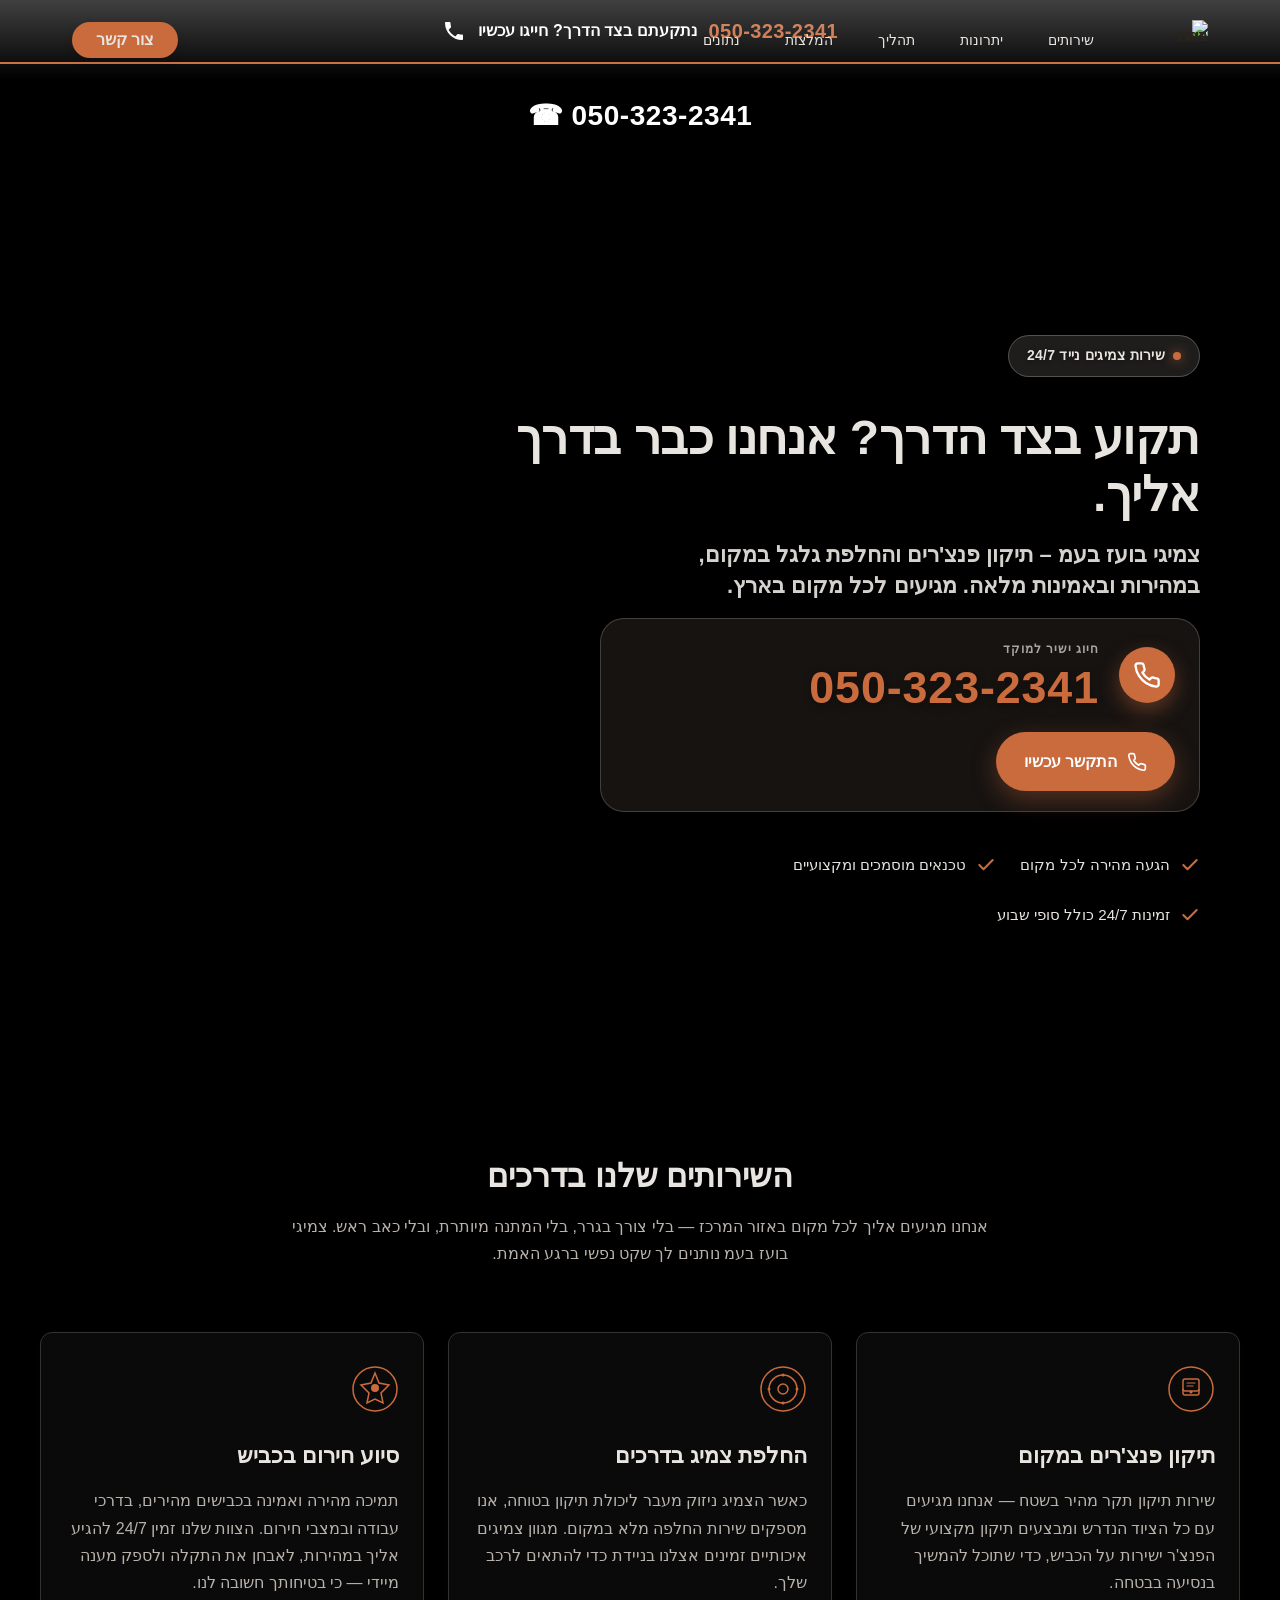
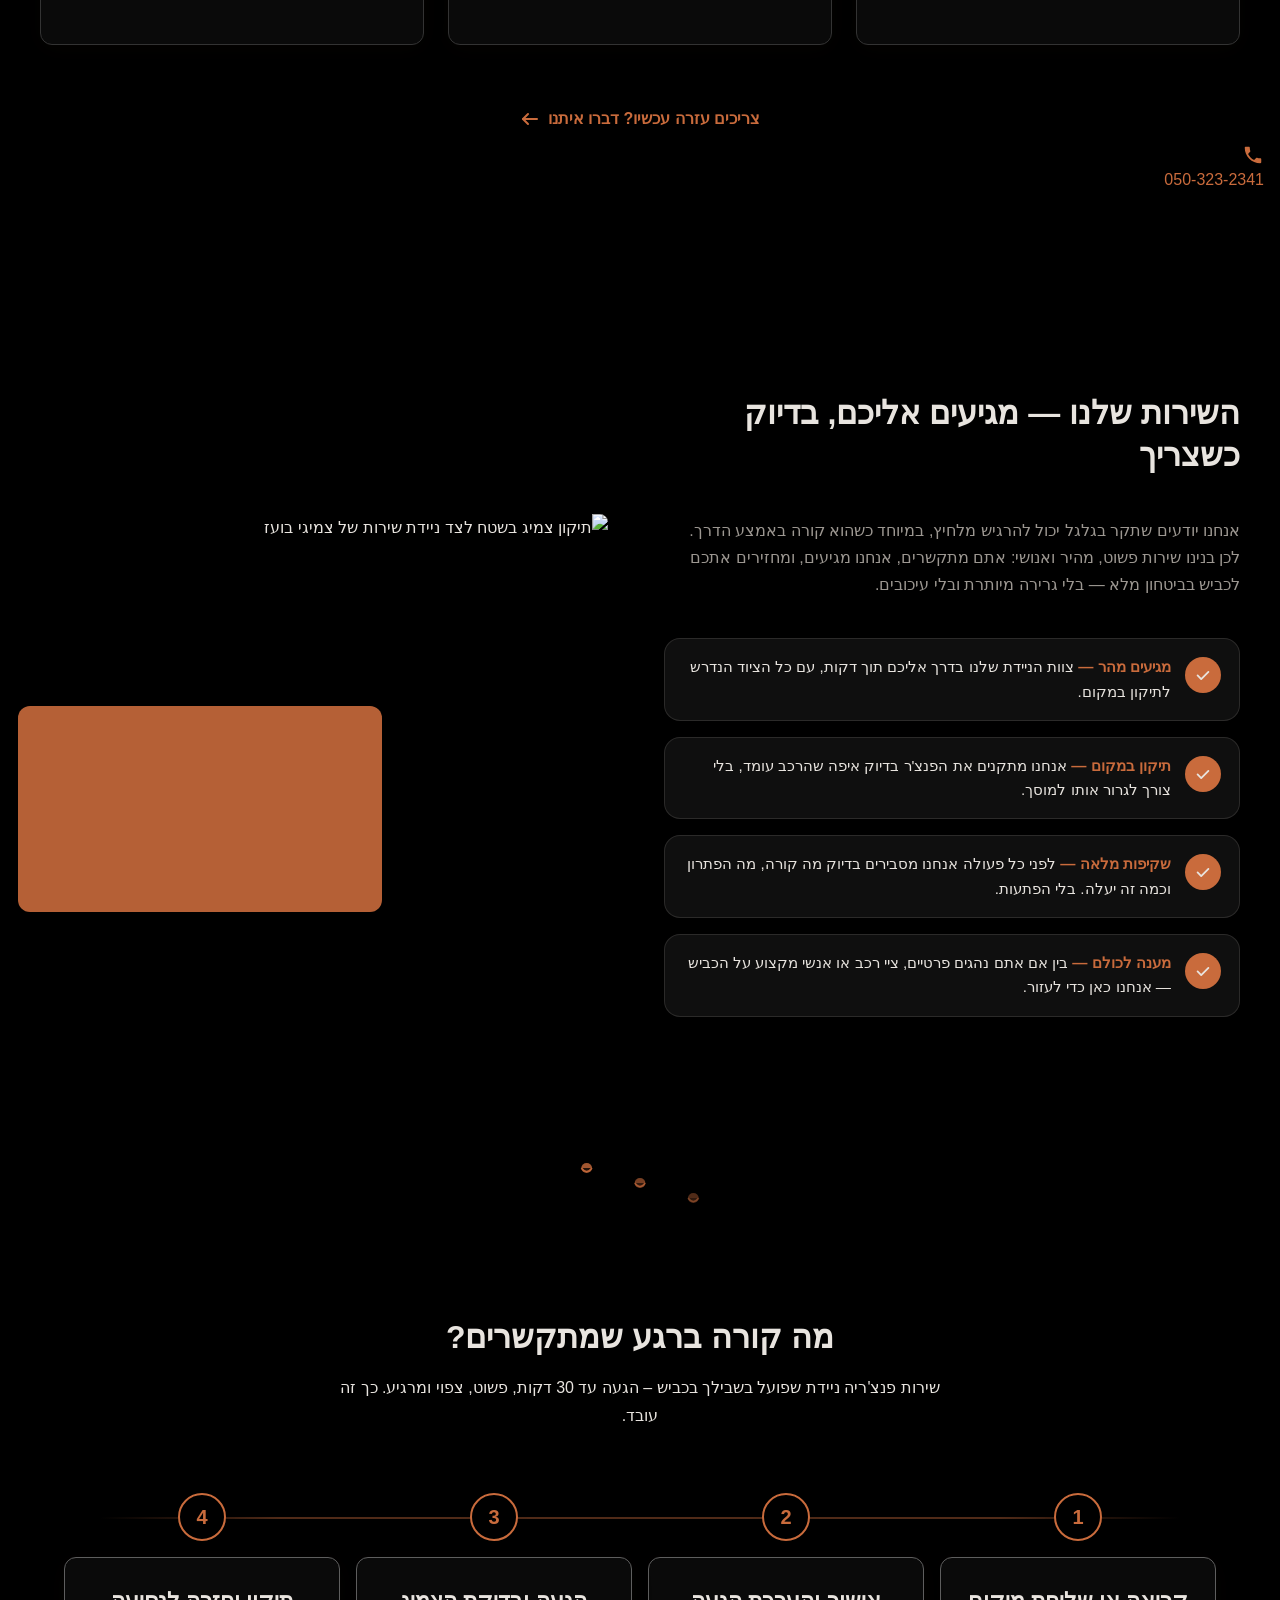
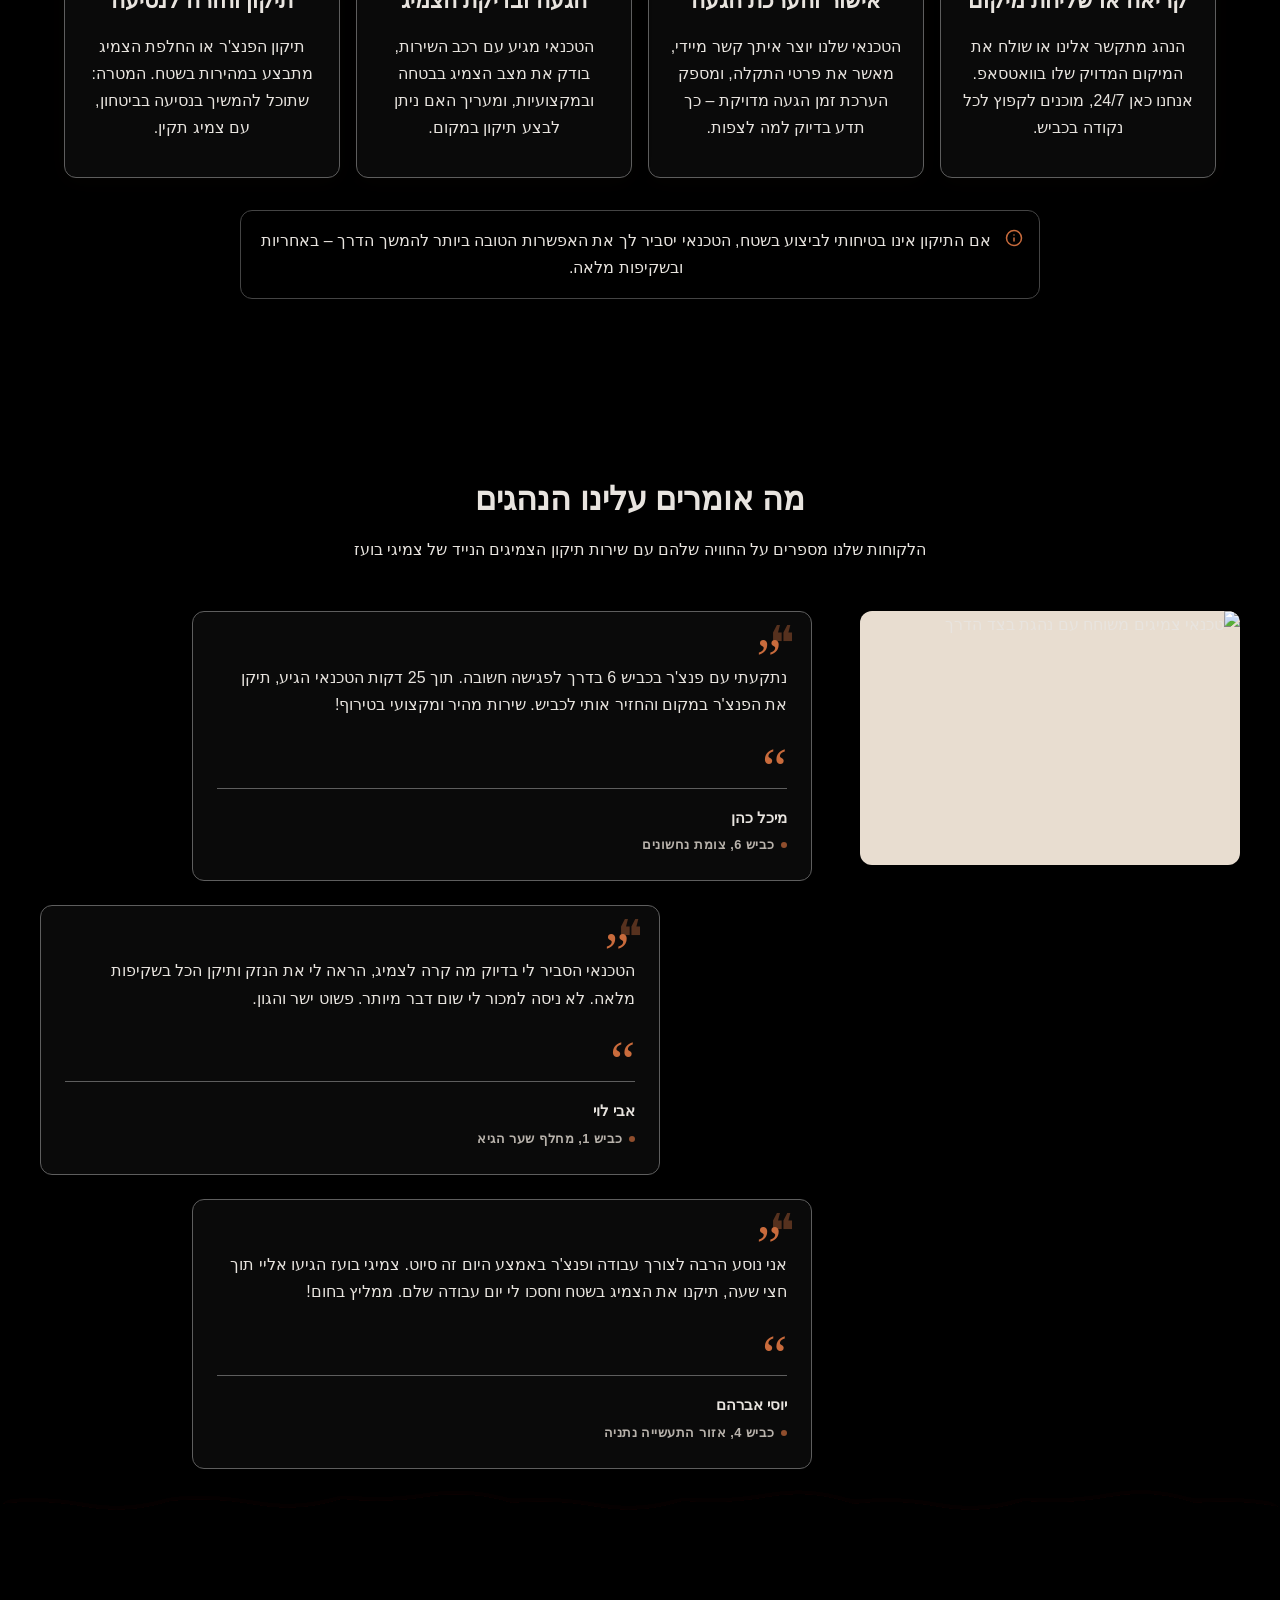
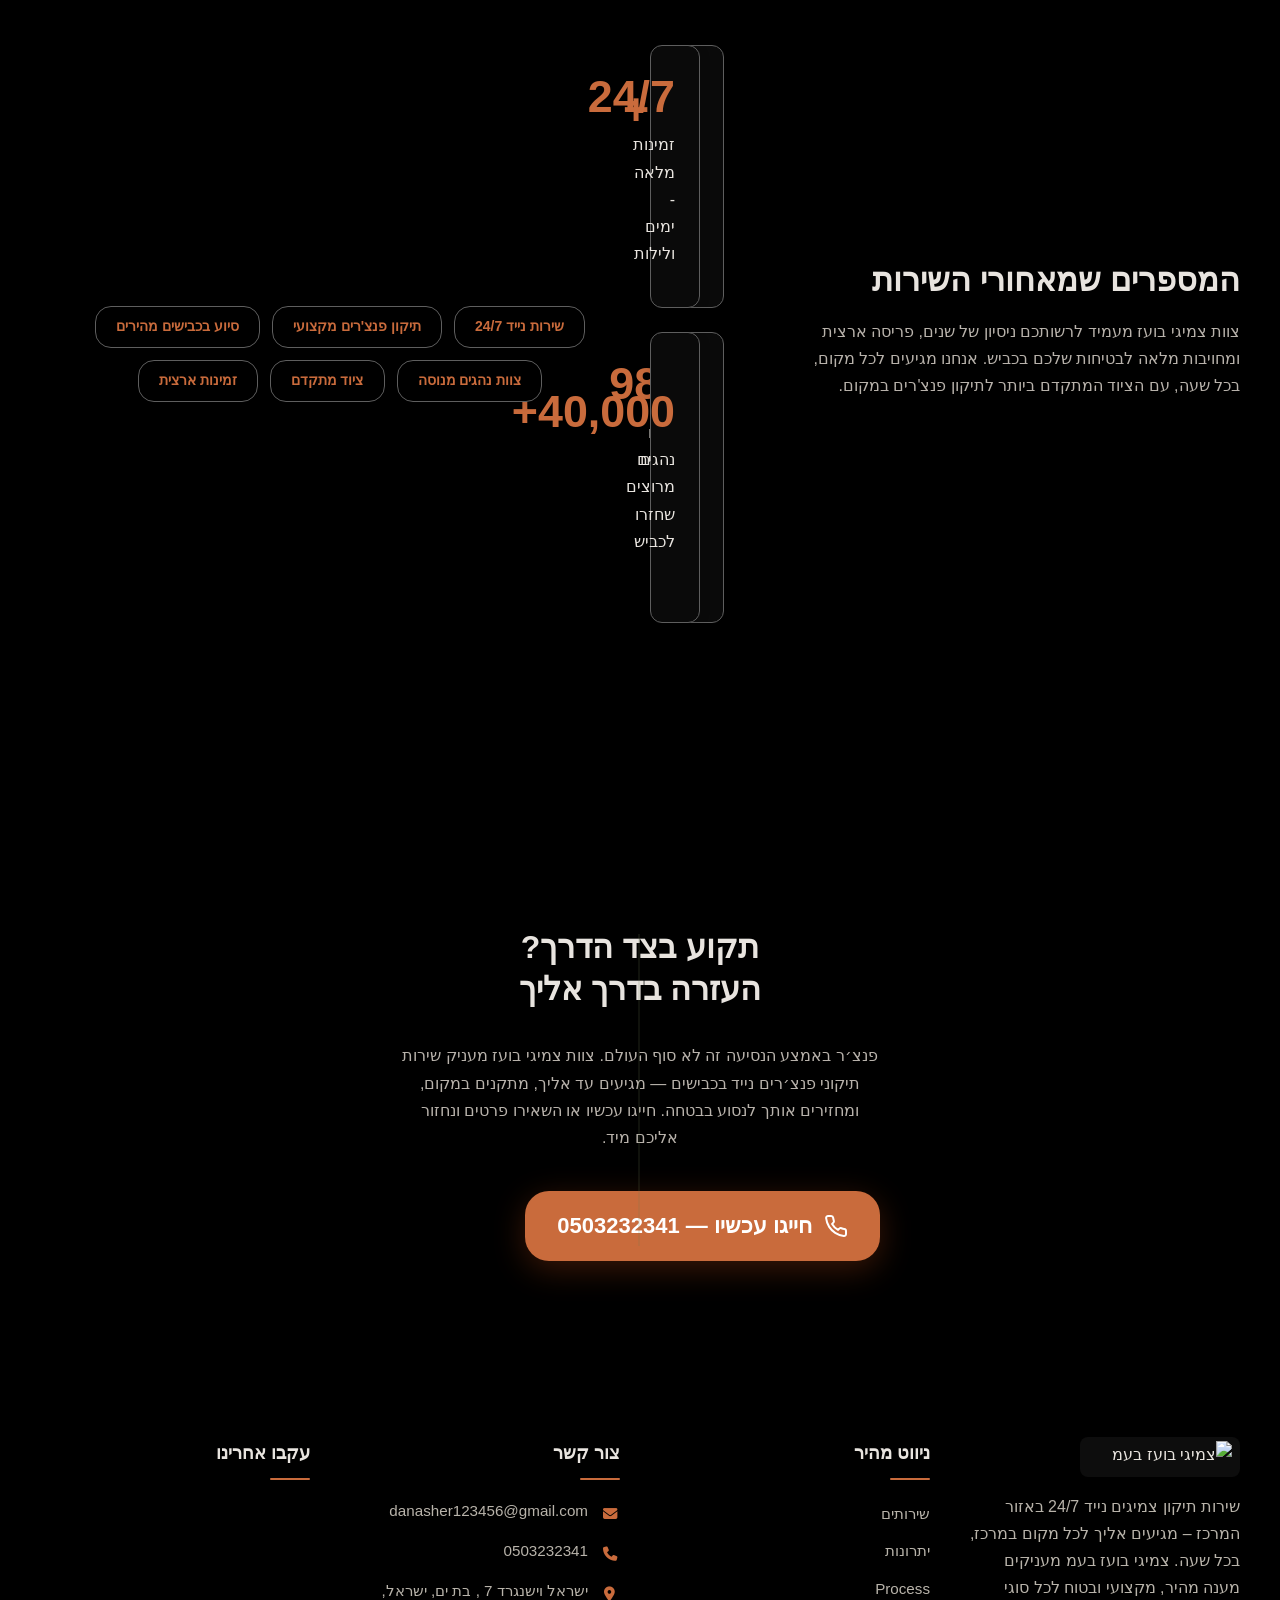
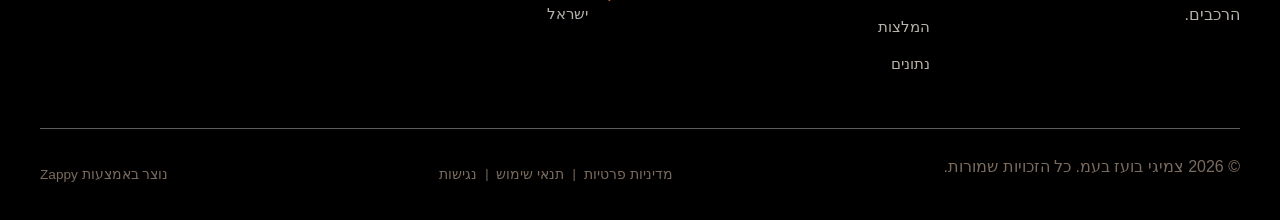
==== commit d6f1cbdf: "Background sync: Progressive GitHub Sync" ====
--- a/index.html
+++ b/index.html
@@ -1231,7 +1231,7 @@
 </head>
 <body>
 <a class="skip-link" href="#main">דלג לתוכן הראשי</a>
-  <nav class="navbar" dir="rtl" style="top: auto; position: relative; background-color: #000000">
+  <nav class="navbar" dir="rtl">
   <button class="mobile-toggle" id="mobileToggle" aria-label="Menu">
     <svg style="display:block !important" class="hamburger-icon" width="24" height="24" viewBox="0 0 24 24" fill="none">
       <path d="M3 12h18M3 6h18M3 18h18" stroke="currentColor" stroke-width="2" stroke-linecap="round"></path>
@@ -1728,7 +1728,7 @@
       <span>שירות צמיגים נייד 24/7</span>
     </div>
 
-    <h1 class="index-hero-section__title">תקוע בצד הדרך?<br>אנחנו כבר בדרך אליך.</h1>
+    <h1 class="index-hero-section__title">תקוע בצד הדרך? אנחנו כבר בדרך אליך.</h1>
 
     <h3 class="index-hero-section__subtitle">צמיגי בועז בעמ – תיקון פנצ'רים והחלפת גלגל במקום, במהירות ובאמינות מלאה. מגיעים לכל מקום בארץ.</h3>
 
--- a/styles.css
+++ b/styles.css
@@ -5748,6 +5748,22 @@
   font-size: 1.2rem;
 }
 }
+
+nav.navbar {
+  position: relative !important;
+  top: auto !important;
+  background-color: var(--surface-color, var(--surface, #000000)) !important;
+}
+
+body .top-phone-bar {
+  position: relative !important;
+  top: auto !important;
+  background-color: var(--surface-color, var(--surface, #000000)) !important;
+}
+
+nav.navbar {
+  background-color: var(--surface-color, var(--surface, #000000)) !important;
+}
 /* mobile-submenu-overflow-fix */
 @media (max-width: 768px) {
   .navbar .sub-menu.mobile-expanded,
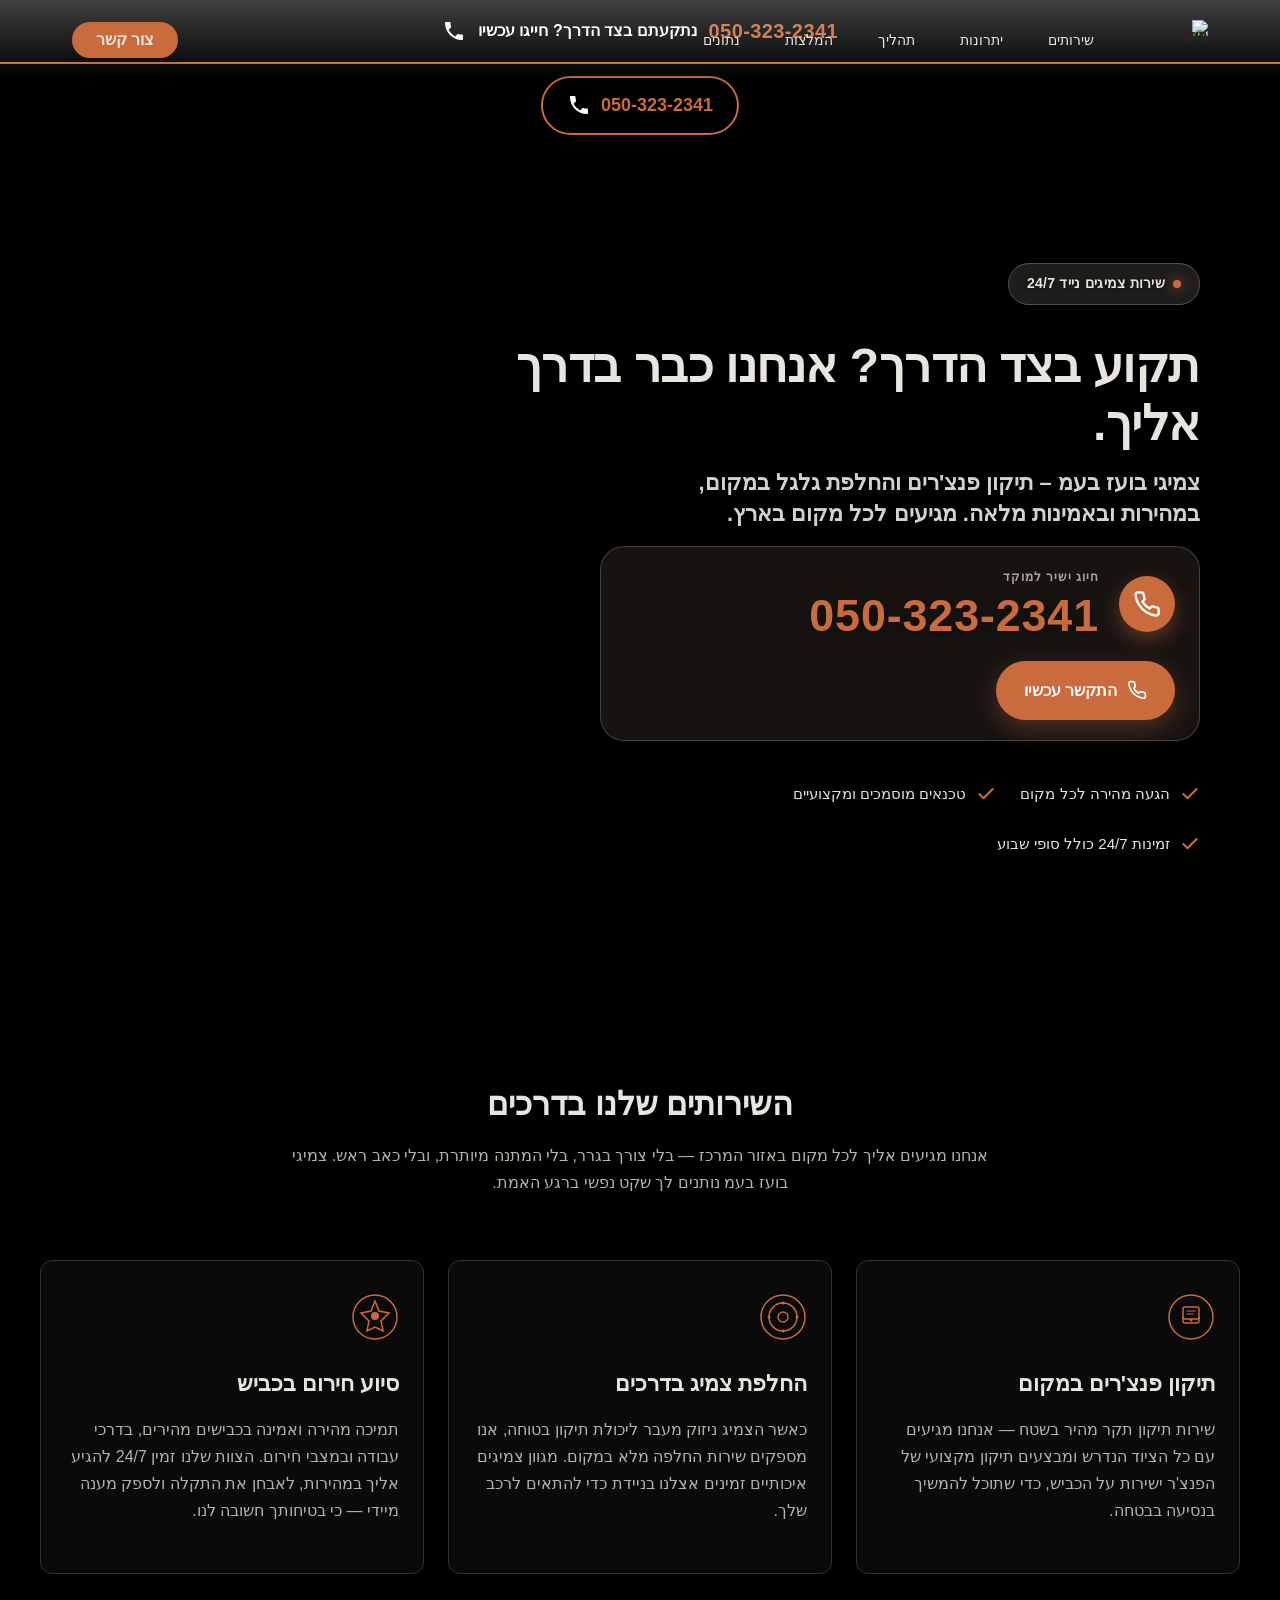
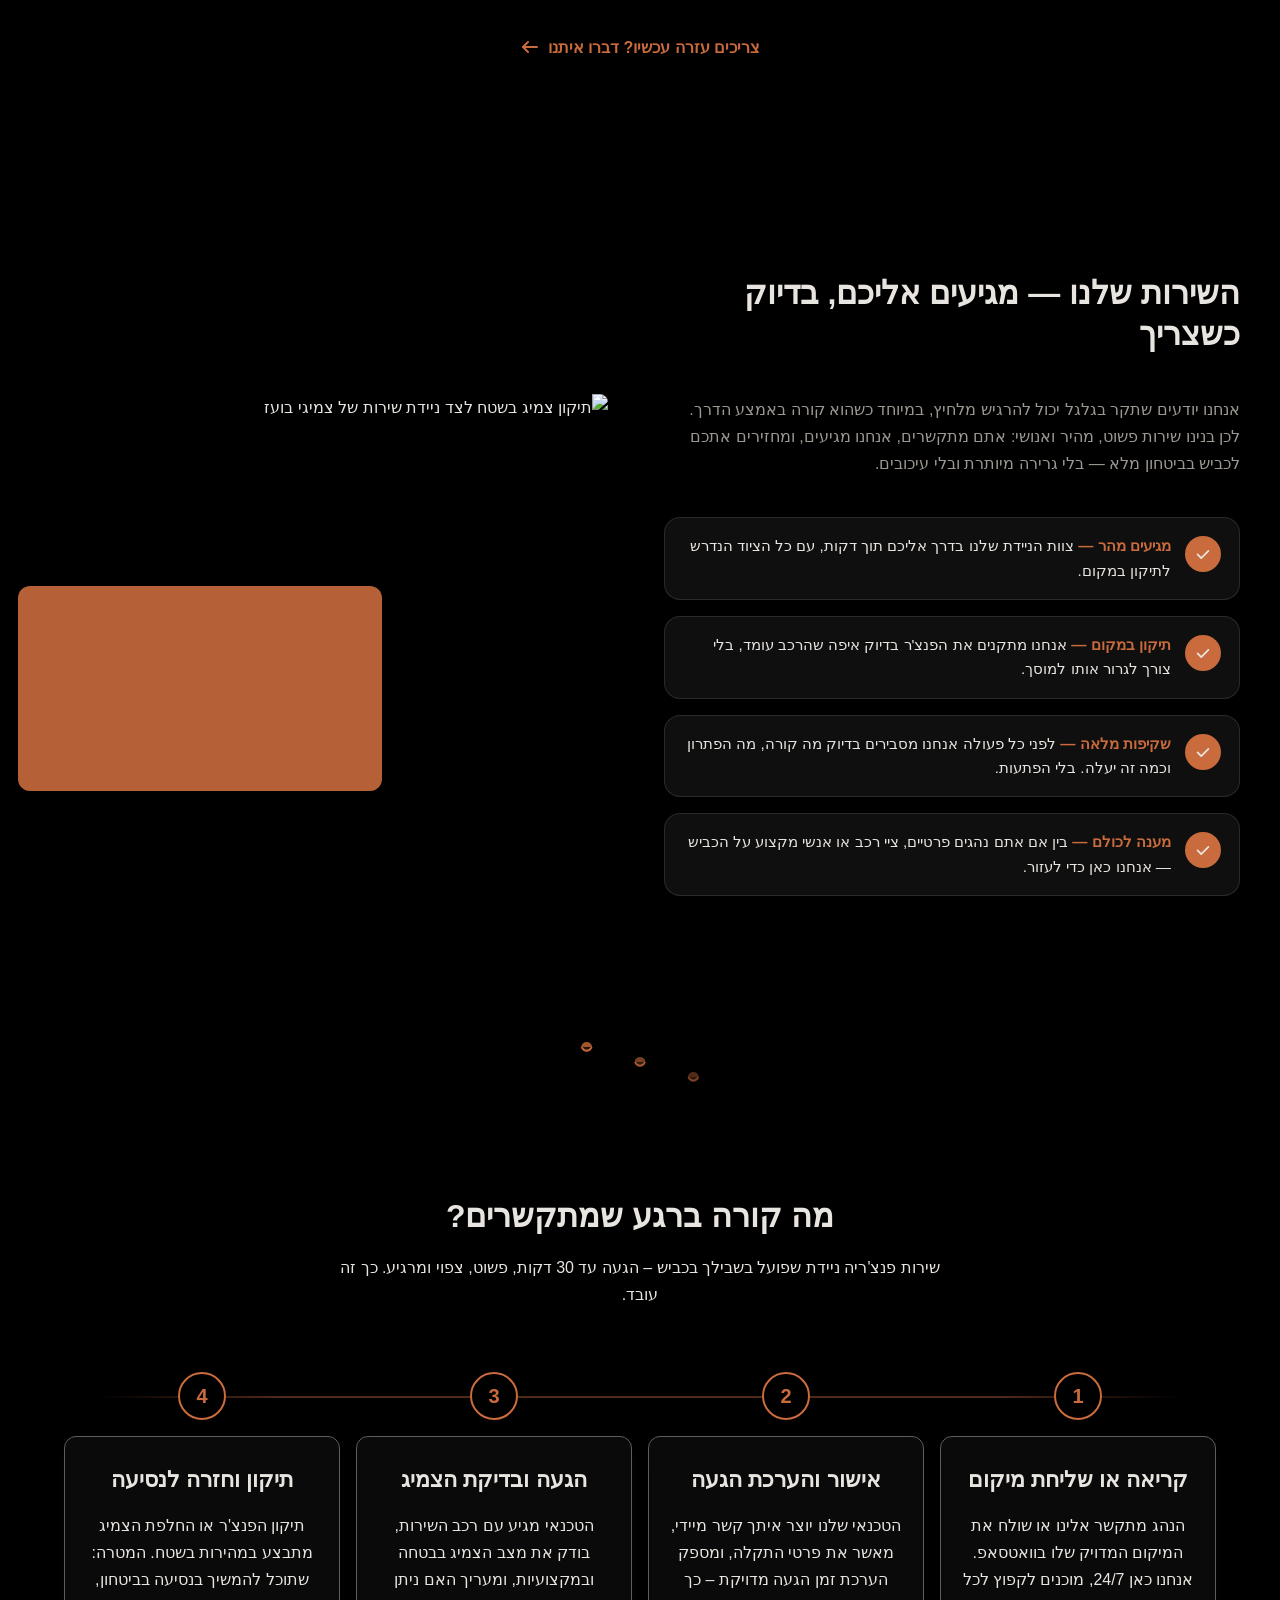
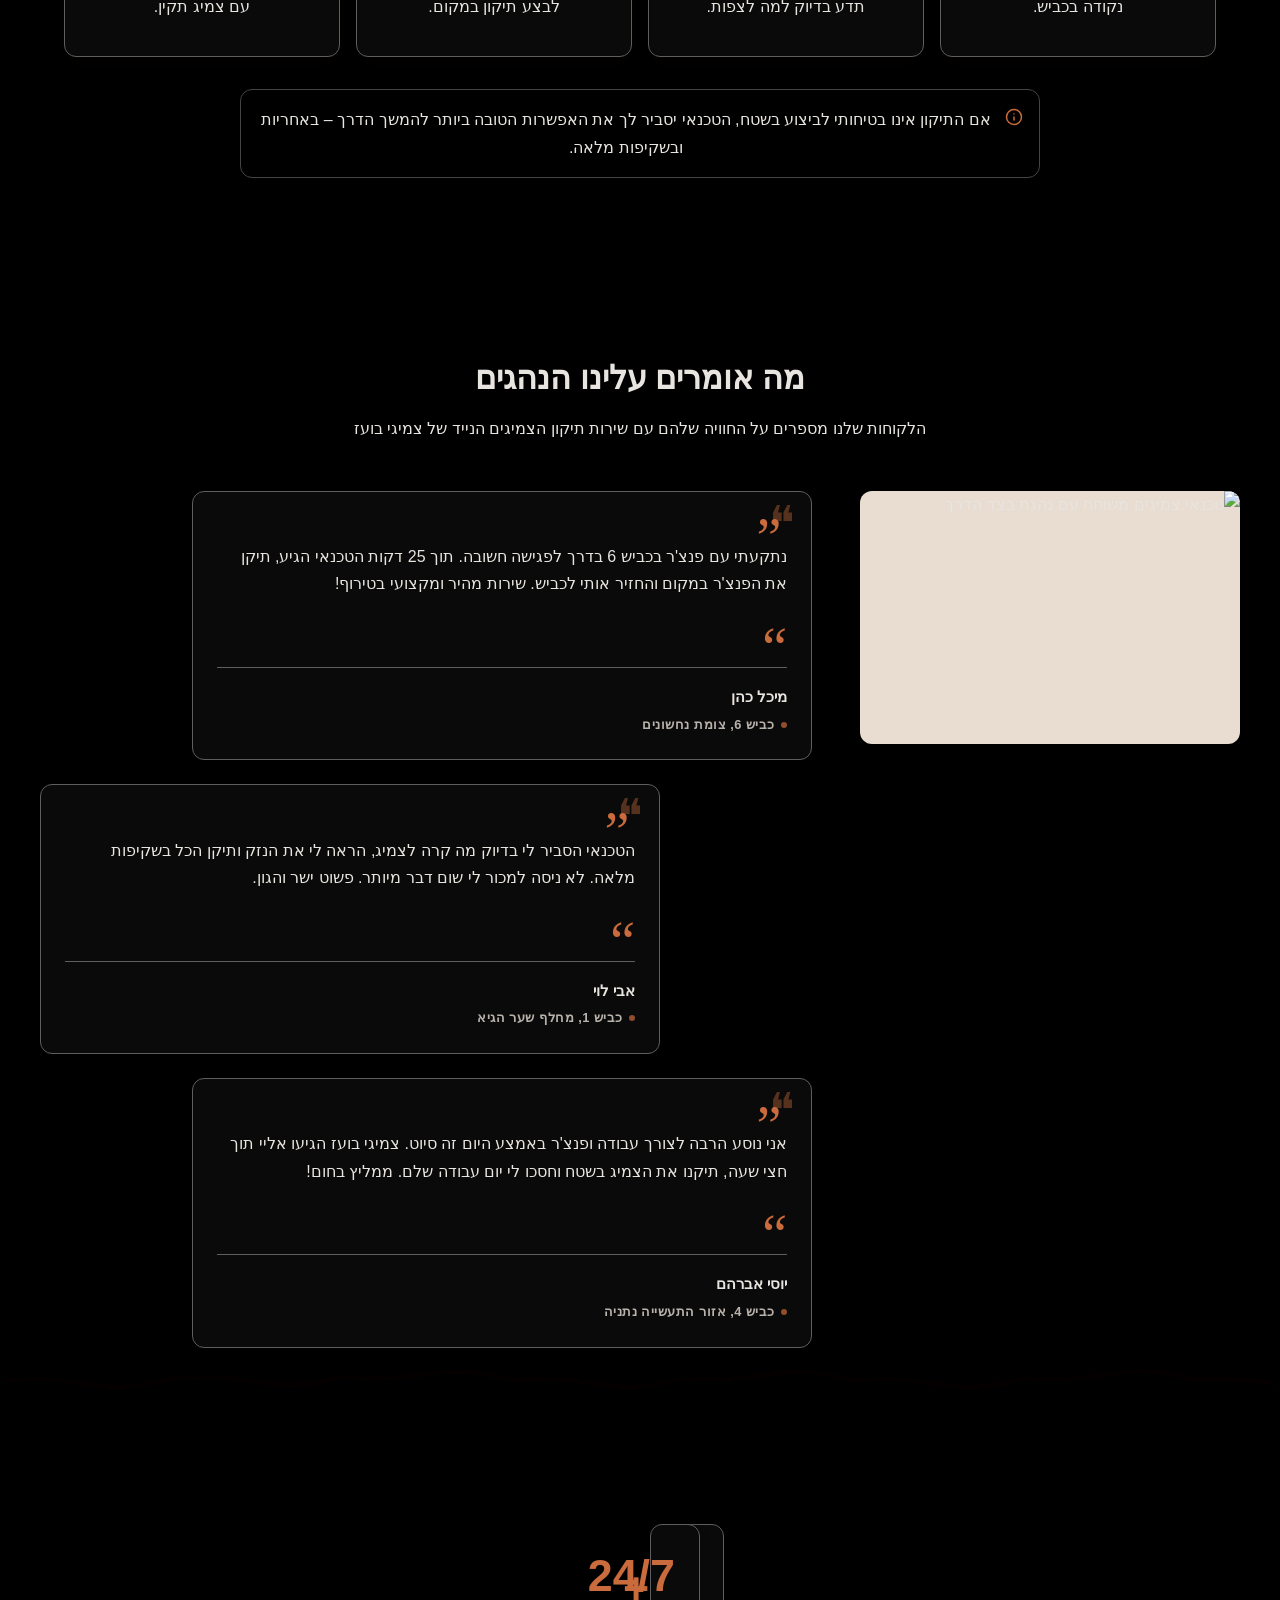
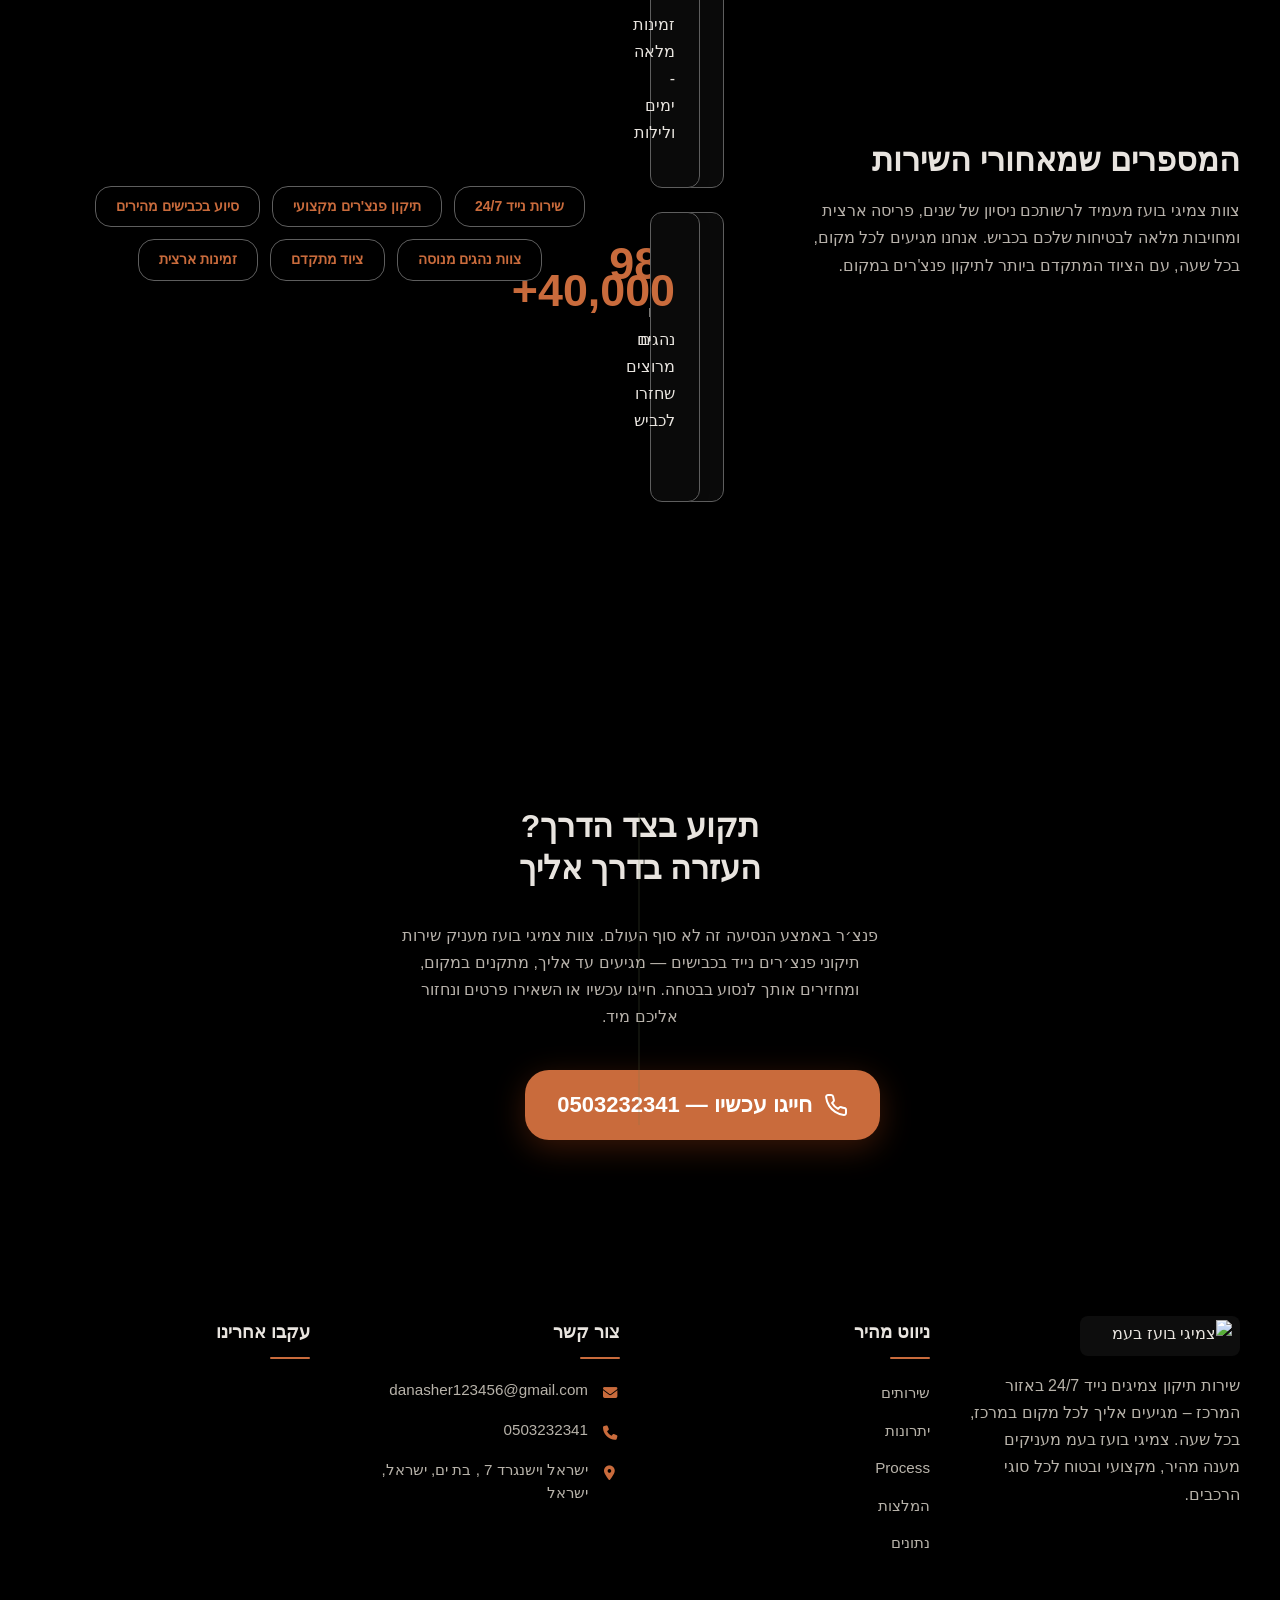
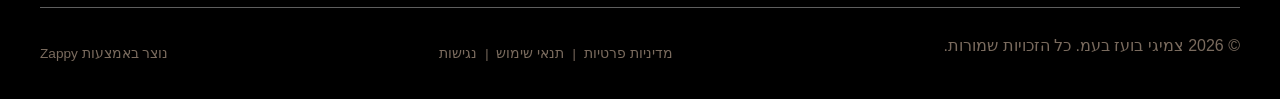
==== commit 161a0c8a: "Background sync: Progressive GitHub Sync" ====
--- a/index.html
+++ b/index.html
@@ -1255,9 +1255,7 @@
     </div>
   </div>
 </nav>
-<div class="top-phone-bar" dir="rtl" style="font-size: 26px; font-weight: 800; padding: 12px 20px; min-height: 60px; display: flex; justify-content: center; align-items: center; position: relative; top: auto; z-index: 100001; background-color: #000000; left: 0; right: 0; width: 100%">
-  <a href="tel:0503232341" class="top-phone-link" dir="ltr" style="font-size: 28px; font-weight: 800; color: #FFFFFF; text-decoration: none; letter-spacing: 0.02em">☎ 050-323-2341</a>
-</div>
+
 <script>
 
 // Navbar Mobile Menu Toggle and Contrast Fix
@@ -1848,7 +1846,7 @@
       <path d="M0,80 L0,35 Q100,20 250,30 T550,25 Q700,35 850,28 T1200,35 L1200,80 Z" fill="#4A3728"></path>
     </svg>
   </div>
-<p class="zappy-editable"><a id="sticky-phone-bar" href="tel:0503232341" dir="ltr"><svg viewBox="0 0 24 24" fill="none" style="width: 22px; height: 22px; flex-shrink: 0; cursor: pointer;" data-element-type="icon" data-element-id="icon-1794308701891-p0ic6cdp8" data-icon-type="svg"><path d="M6.62 10.79c1.44 2.83 3.76 5.14 6.59 6.59l2.2-2.2c.27-.27.67-.36 1.02-.24 1.12.37 2.33.57 3.57.57.55 0 1 .45 1 1V20c0 .55-.45 1-1 1-9.39 0-17-7.61-17-17 0-.55.45-1 1-1h3.5c.55 0 1 .45 1 1 0 1.25.2 2.45.57 3.57.11.35.03.74-.25 1.02l-2.2 2.2z" fill="currentColor"></path></svg><span>050-323-2341</span></a></p></section>
+<p class="zappy-editable"></p></section>
 
 <section data-band-index="2" id="benefits" class="index-benefits-section" data-layout-spec="בית-benefits">
   <div class="benefits-container">
--- a/styles.css
+++ b/styles.css
@@ -5764,6 +5764,41 @@
 nav.navbar {
   background-color: var(--surface-color, var(--surface, #000000)) !important;
 }
+
+#services #sticky-phone-bar {
+  position: fixed !important;
+  bottom: 24px !important;
+  left: 24px !important;
+  right: auto !important;
+  z-index: 100000 !important;
+  display: flex !important;
+  align-items: center !important;
+  gap: 12px !important;
+  background: var(--accent-color, var(--accent, #C96B3C)) !important;
+  color: #FFFFFF !important;
+  padding: 16px 22px !important;
+  border-radius: 50px !important;
+  text-decoration: none !important;
+  font-weight: 800 !important;
+  font-size: 18px !important;
+  box-shadow: 0 8px 28px rgba(201, 107, 60, 0.45) !important;
+  line-height: 1 !important;
+  width: auto !important;
+  white-space: nowrap !important;
+  transition: transform 0.25s ease, box-shadow 0.25s ease !important;
+}
+
+#sticky-phone-bar svg {
+  width: 24px !important;
+  height: 24px !important;
+  flex-shrink: 0 !important;
+}
+
+#sticky-phone-bar p {
+  margin: 0 !important;
+  padding: 0 !important;
+  color: #FFFFFF !important;
+}
 /* mobile-submenu-overflow-fix */
 @media (max-width: 768px) {
   .navbar .sub-menu.mobile-expanded,
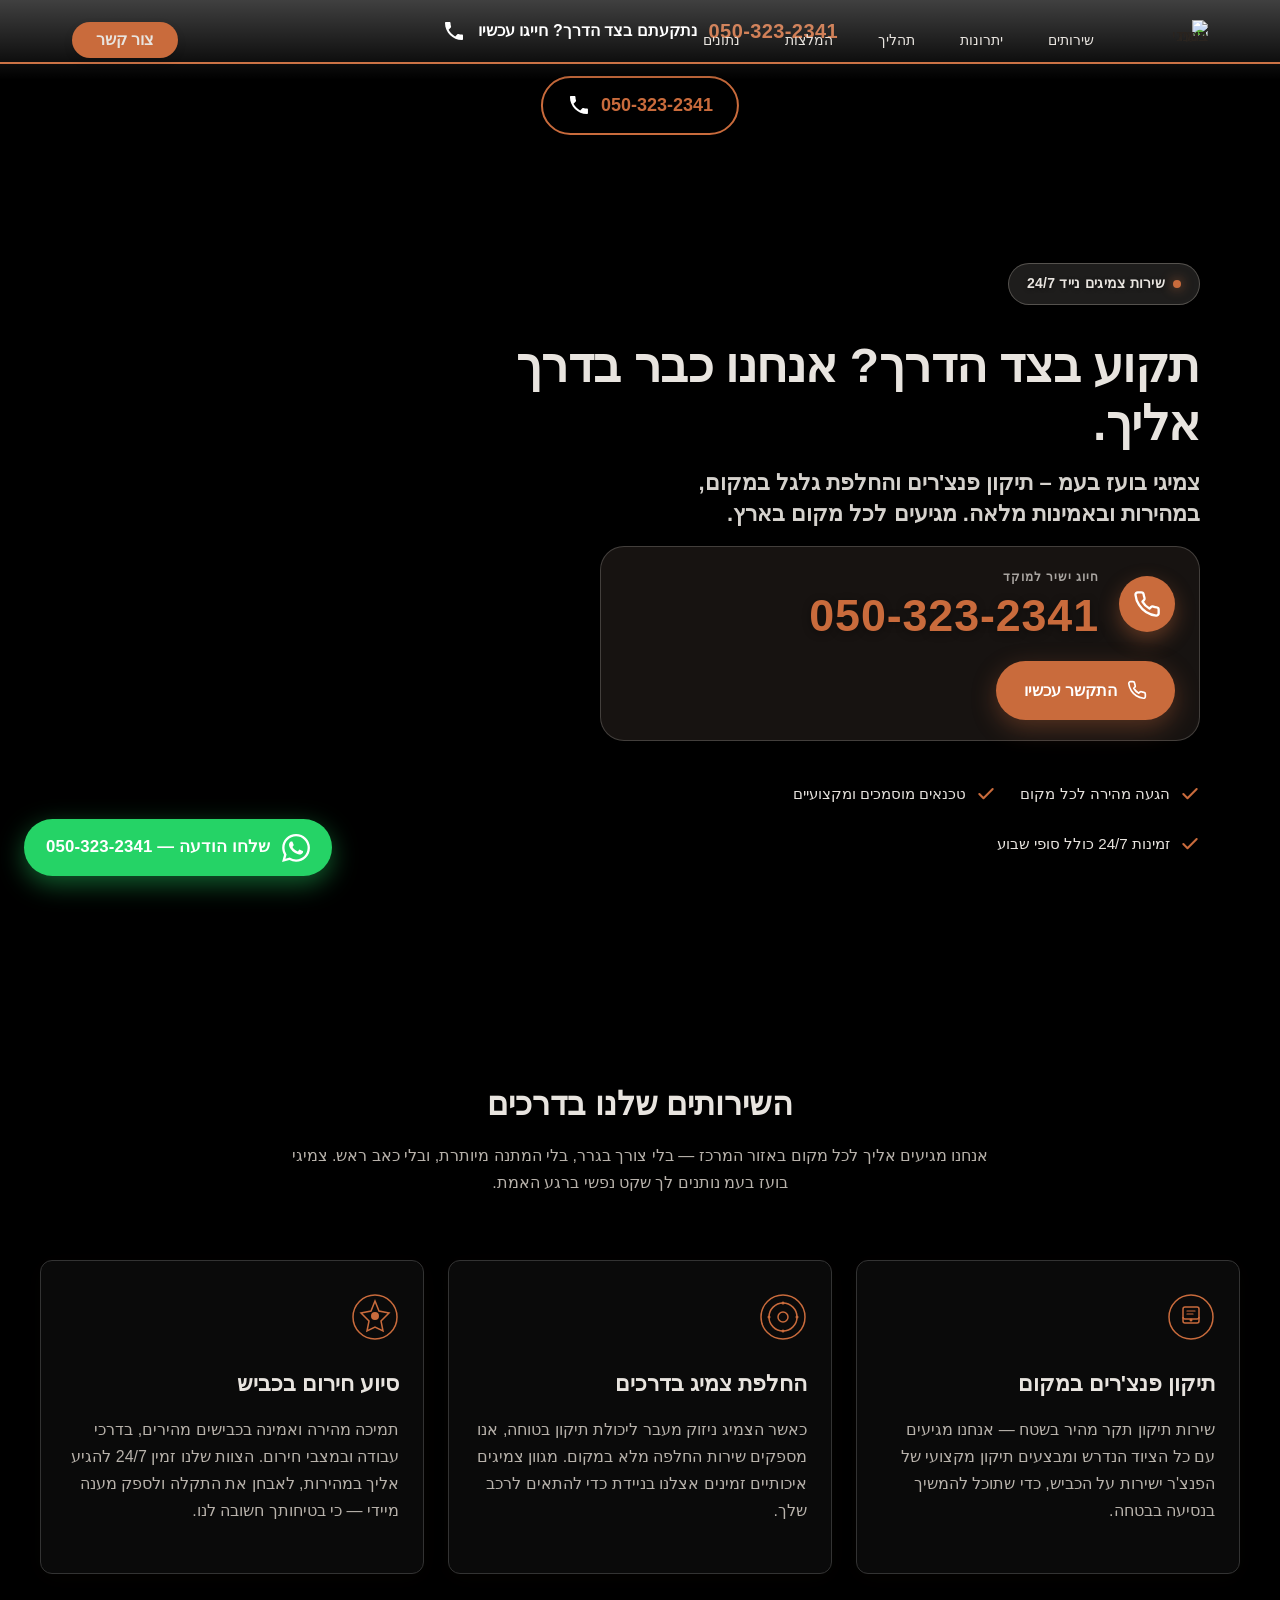
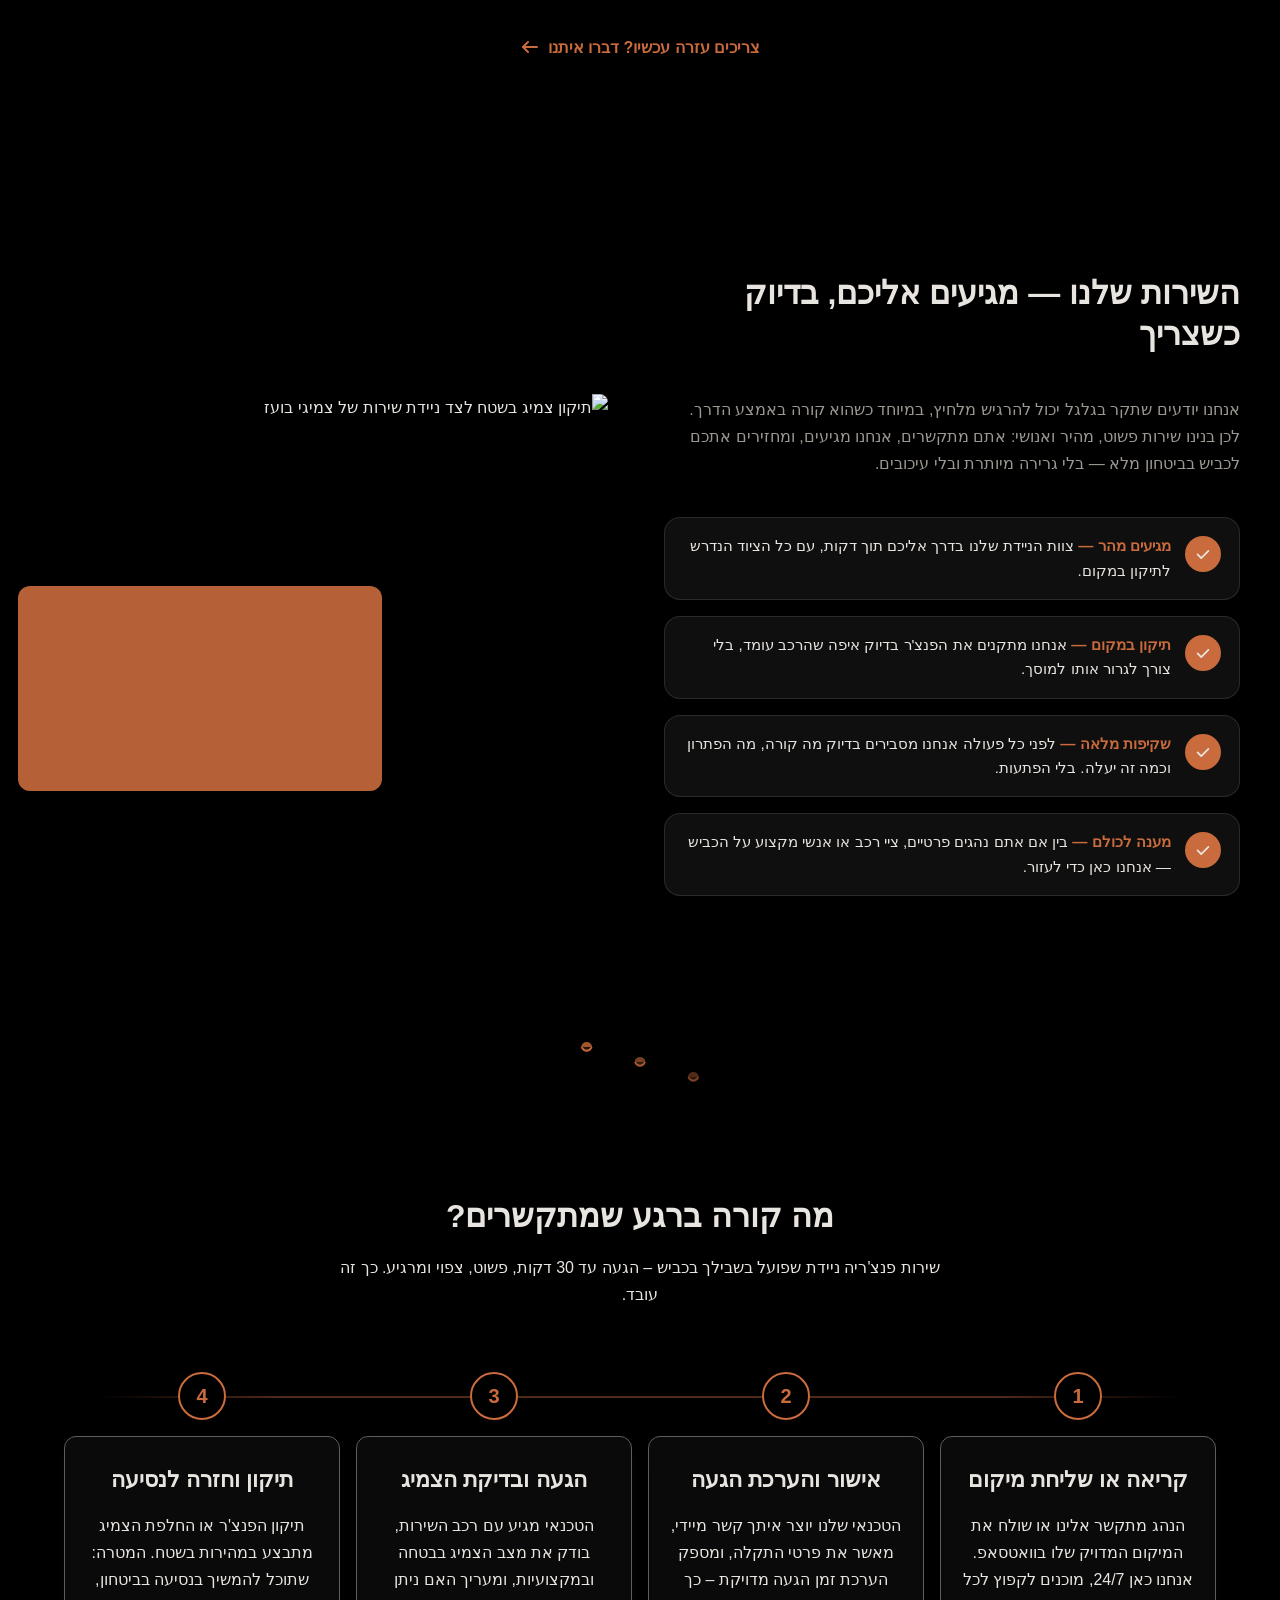
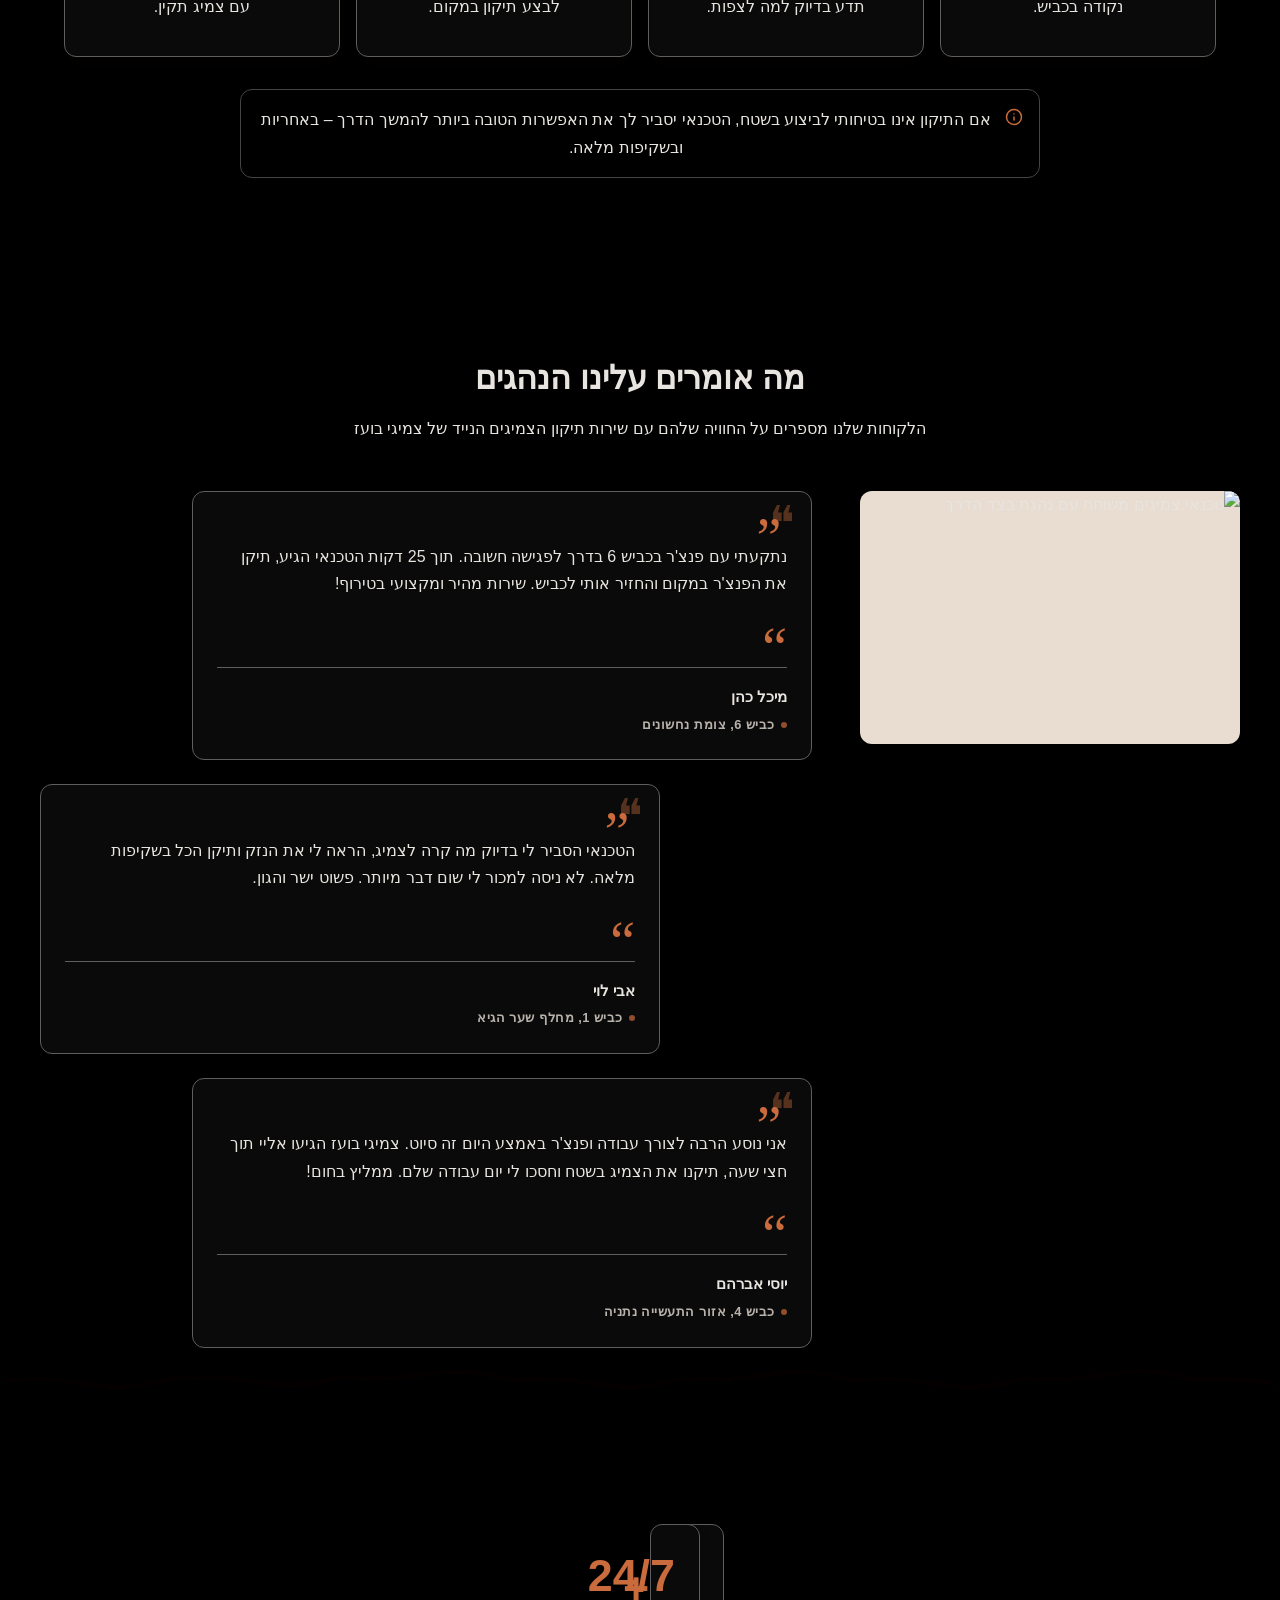
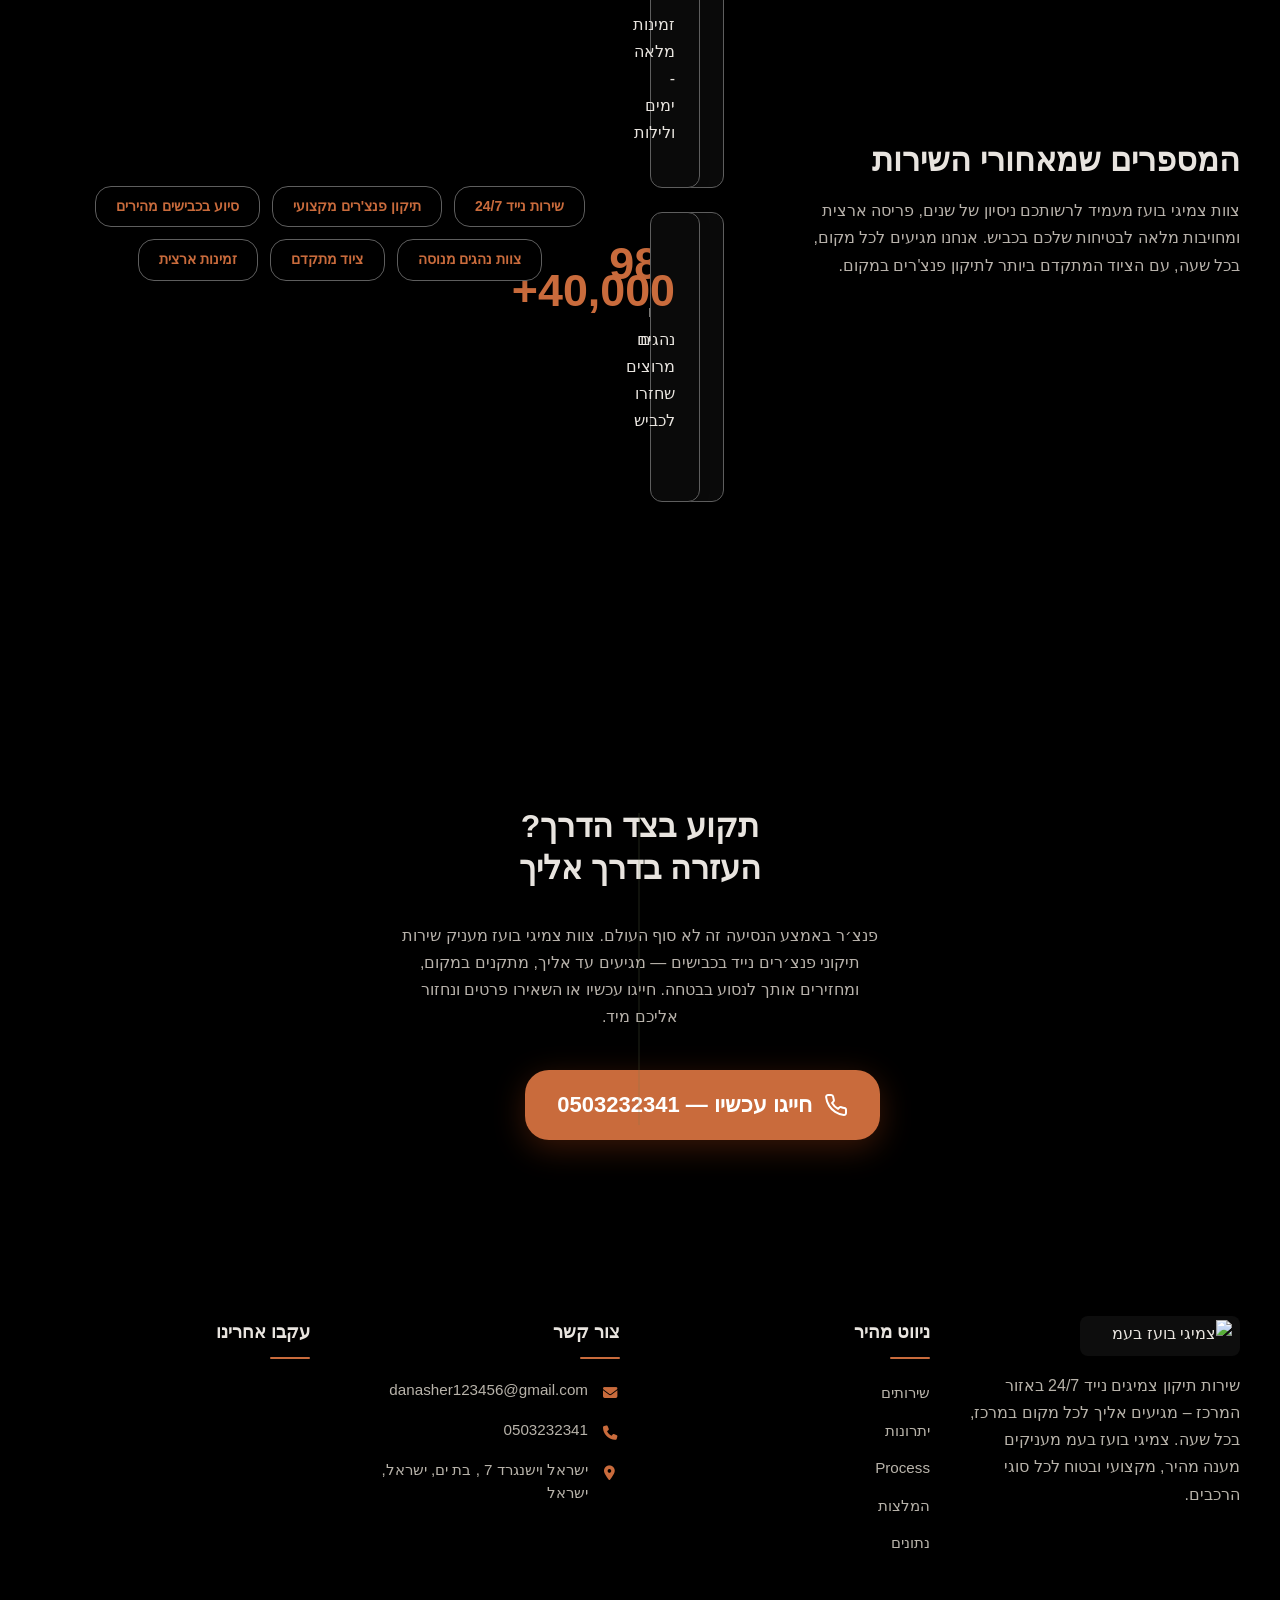
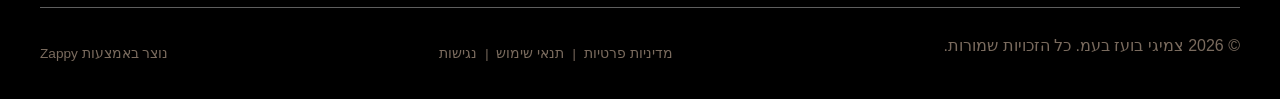
==== commit f509926d: "Background sync: Progressive GitHub Sync" ====
--- a/index.html
+++ b/index.html
@@ -2221,7 +2221,11 @@
   
   
   <div data-integration="accessibility:toolbar"></div>
-  <a href="https://wa.me/[whatsapp_handle]" class="whatsapp-float" target="_blank" rel="noopener noreferrer" aria-label="WhatsApp"><svg xmlns="http://www.w3.org/2000/svg" width="24" height="24" viewBox="0 0 24 24" fill="currentColor"><path d="M17.472 14.382c-.297-.149-1.758-.867-2.03-.967-.273-.099-.471-.148-.67.15-.197.297-.767.966-.94 1.164-.173.199-.347.223-.644.075-.297-.15-1.255-.463-2.39-1.475-.883-.788-1.48-1.761-1.653-2.059-.173-.297-.018-.458.13-.606.134-.133.298-.347.446-.52.149-.174.198-.298.298-.497.099-.198.05-.371-.025-.52-.075-.149-.669-1.612-.916-2.207-.242-.579-.487-.5-.669-.51-.173-.008-.371-.01-.57-.01-.198 0-.52.074-.792.372-.272.297-1.04 1.016-1.04 2.479 0 1.462 1.065 2.875 1.213 3.074.149.198 2.096 3.2 5.077 4.487.709.306 1.262.489 1.694.625.712.227 1.36.195 1.871.118.571-.085 1.758-.719 2.006-1.413.248-.694.248-1.289.173-1.413-.074-.124-.272-.198-.57-.347m-5.421 7.403h-.004a9.87 9.87 0 01-5.031-1.378l-.361-.214-3.741.982.998-3.648-.235-.374a9.86 9.86 0 01-1.51-5.26c.001-5.45 4.436-9.884 9.888-9.884 2.64 0 5.122 1.03 6.988 2.898a9.825 9.825 0 012.893 6.994c-.003 5.45-4.437 9.884-9.885 9.884m8.413-18.297A11.815 11.815 0 0012.05 0C5.495 0 .16 5.335.157 11.892c0 2.096.547 4.142 1.588 5.945L.057 24l6.305-1.654a11.882 11.882 0 005.683 1.448h.005c6.554 0 11.89-5.335 11.893-11.893a11.821 11.821 0 00-3.48-8.413z"></path></svg></a>
+
+<a href="https://wa.me/972503232341" class="zappy-whatsapp-float" target="_blank" rel="noopener noreferrer" aria-label="שלחו הודעה בוואטסאפ">
+  <svg viewBox="0 0 24 24" xmlns="http://www.w3.org/2000/svg"><path d="M17.472 14.382c-.297-.149-1.758-.867-2.03-.967-.273-.099-.471-.148-.67.15-.197.297-.767.966-.94 1.164-.173.199-.347.223-.644.075-.297-.15-1.255-.463-2.39-1.475-.883-.788-1.48-1.761-1.653-2.059-.173-.297-.018-.458.13-.606.134-.133.297-.347.446-.52.149-.174.198-.298.297-.497.1-.198.05-.371-.025-.52-.074-.149-.669-1.612-.916-2.207-.242-.579-.487-.5-.669-.51l-.57-.01c-.198 0-.52.074-.792.372-.272.297-1.04 1.016-1.04 2.479 0 1.462 1.065 2.875 1.213 3.074.149.198 2.096 3.2 5.077 4.487.709.306 1.262.489 1.694.625.712.227 1.36.195 1.871.118.571-.085 1.758-.719 2.006-1.413.248-.694.248-1.289.173-1.413-.074-.124-.272-.198-.57-.347m-5.421 7.403h-.004a9.87 9.87 0 01-5.031-1.378l-.361-.214-3.741.982.998-3.648-.235-.374a9.86 9.86 0 01-1.51-5.26c.001-5.45 4.436-9.884 9.888-9.884 2.64 0 5.122 1.03 6.988 2.898a9.825 9.825 0 012.893 6.994c-.003 5.45-4.437 9.884-9.885 9.884m8.413-18.297A11.815 11.815 0 0012.05 0C5.495 0 .16 5.335.157 11.892c0 2.096.547 4.142 1.588 5.945L.057 24l6.305-1.654a11.882 11.882 0 005.683 1.448h.005c6.554 0 11.89-5.335 11.893-11.893a11.821 11.821 0 00-3.48-8.413z"></path></svg>
+  <span>שלחו הודעה — 050-323-2341</span>
+</a>
 
     <script src="/script.js"></script>
 
--- a/styles.css
+++ b/styles.css
@@ -5799,6 +5799,56 @@
   padding: 0 !important;
   color: #FFFFFF !important;
 }
+
+body .zappy-whatsapp-float {
+  position: fixed;
+  bottom: 24px;
+  left: 24px;
+  z-index: 9999;
+  display: flex;
+  align-items: center;
+  gap: 12px;
+  background: #25D366;
+  color: #ffffff;
+  text-decoration: none;
+  padding: 14px 22px;
+  border-radius: 50px;
+  font-size: 1.05rem;
+  font-weight: 800;
+  letter-spacing: 0.01em;
+  box-shadow: 0 8px 26px rgba(37, 211, 102, 0.45), 0 2px 8px rgba(0, 0, 0, 0.25);
+  transition: all 0.3s cubic-bezier(0.4, 0, 0.2, 1);
+}
+
+body .zappy-whatsapp-float svg {
+  width: 28px;
+  height: 28px;
+  flex-shrink: 0;
+  fill: #ffffff;
+}
+
+body .zappy-whatsapp-float:hover {
+  transform: translateY(-4px);
+  background: #1ebe57;
+  box-shadow: 0 12px 34px rgba(37, 211, 102, 0.55), 0 4px 10px rgba(0, 0, 0, 0.3);
+  color: #ffffff;
+}
+
+@media (max-width: 768px) {
+body .zappy-whatsapp-float {
+  bottom: 18px;
+  left: 18px;
+  right: 18px;
+  justify-content: center;
+  padding: 16px 22px;
+  border-radius: 50px;
+}
+
+body .zappy-whatsapp-float svg {
+  width: 24px;
+  height: 24px;
+}
+}
 /* mobile-submenu-overflow-fix */
 @media (max-width: 768px) {
   .navbar .sub-menu.mobile-expanded,
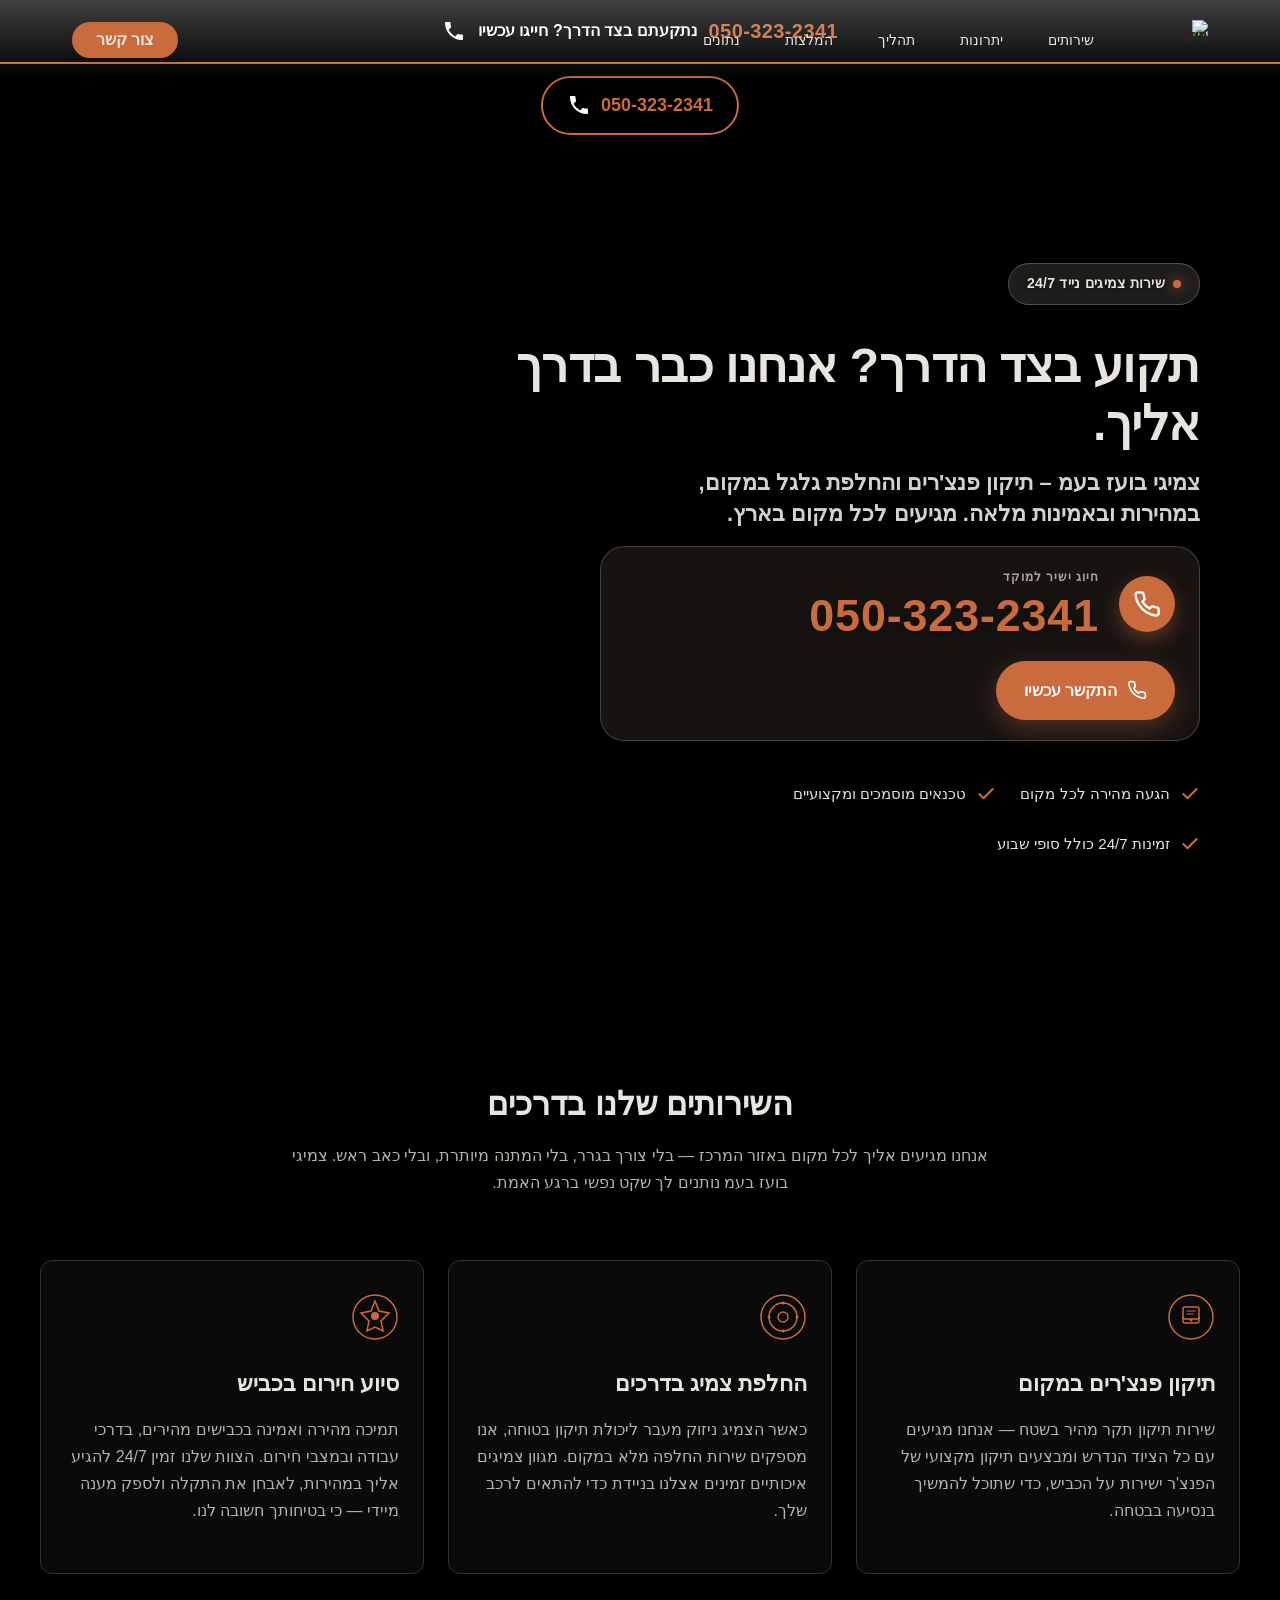
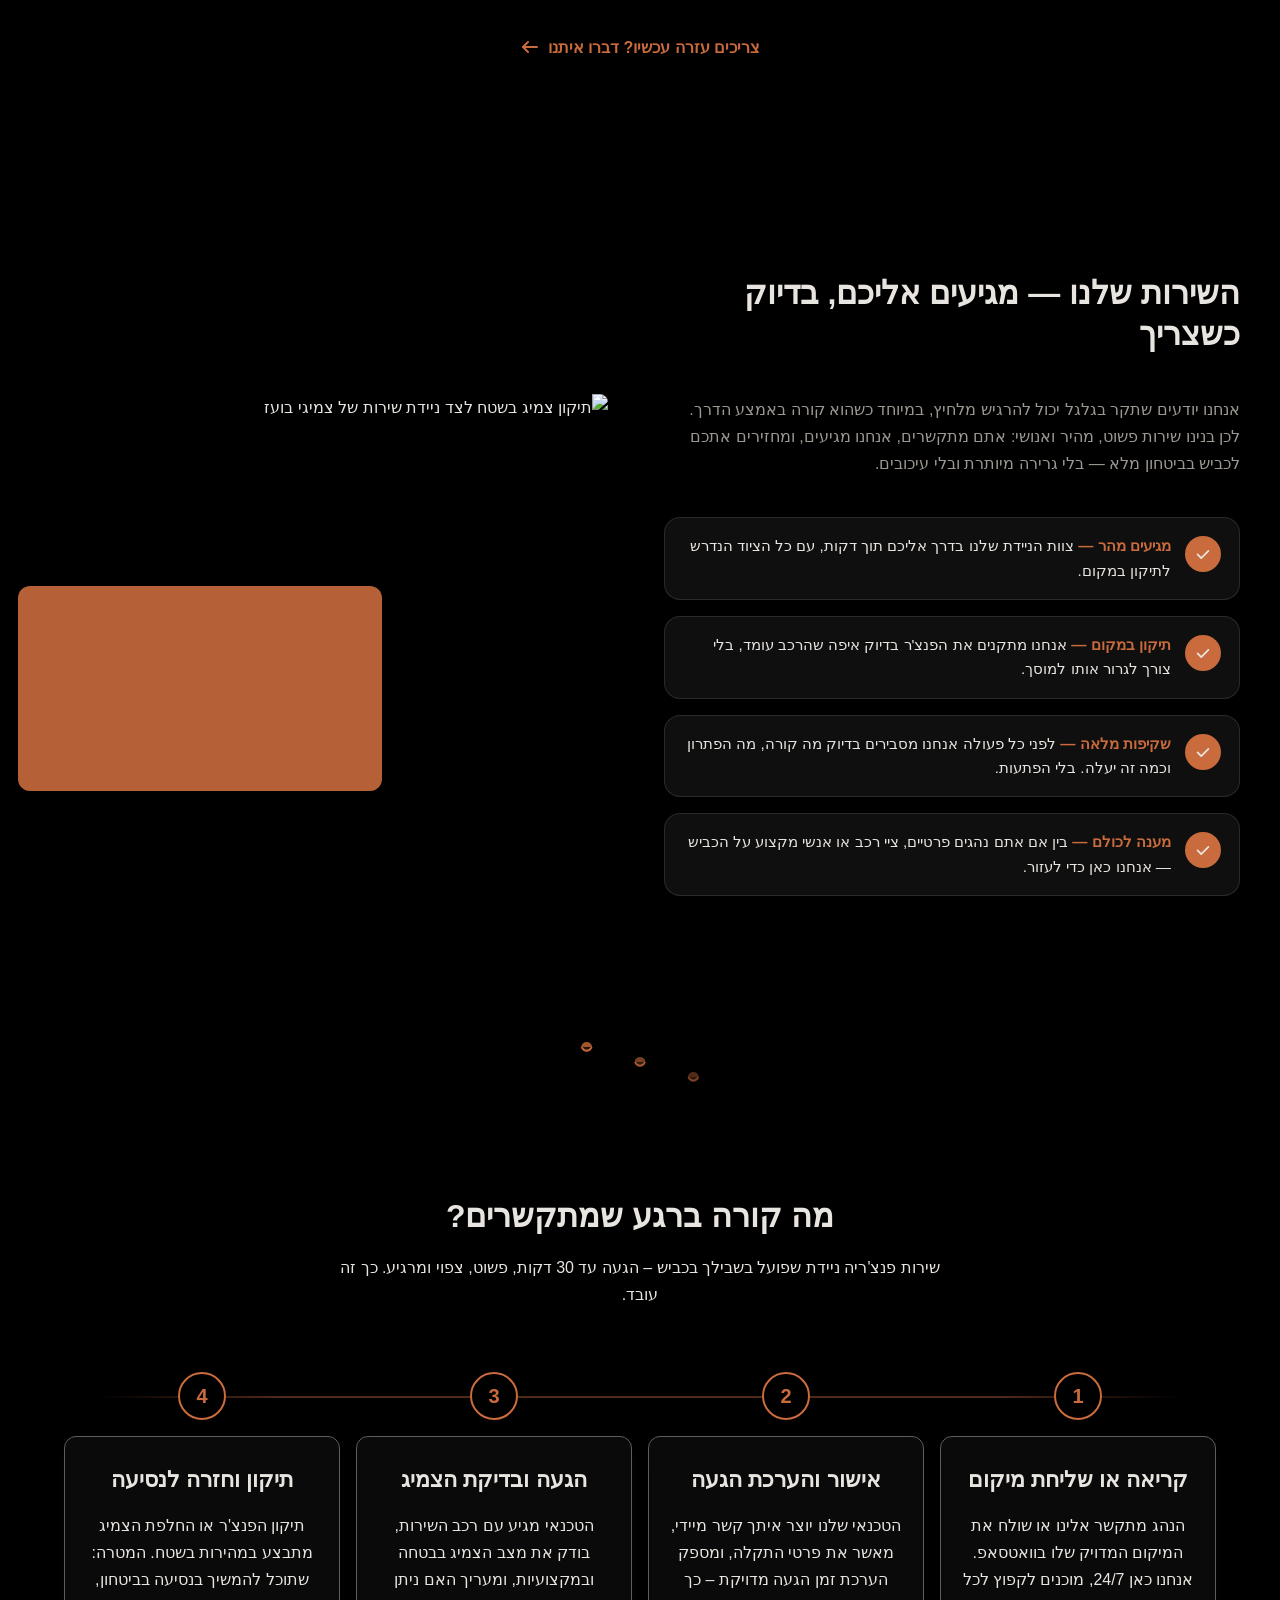
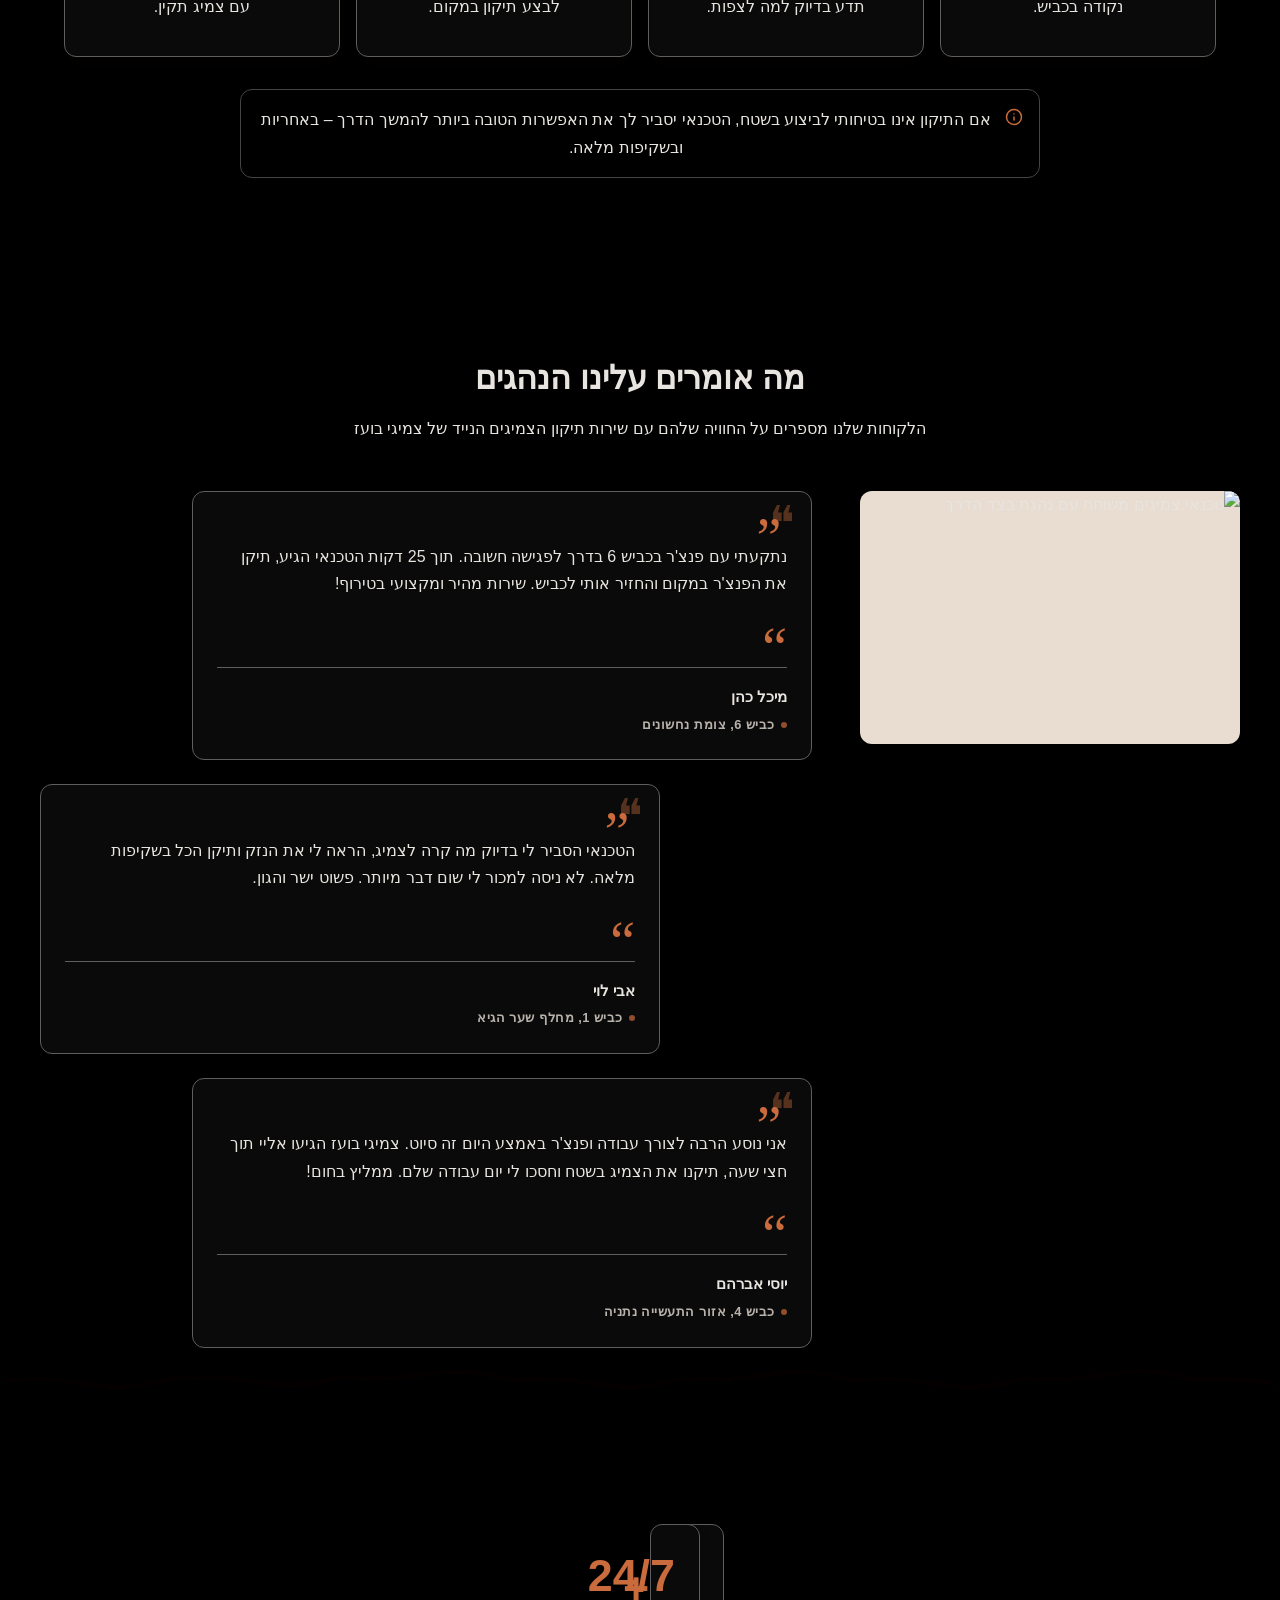
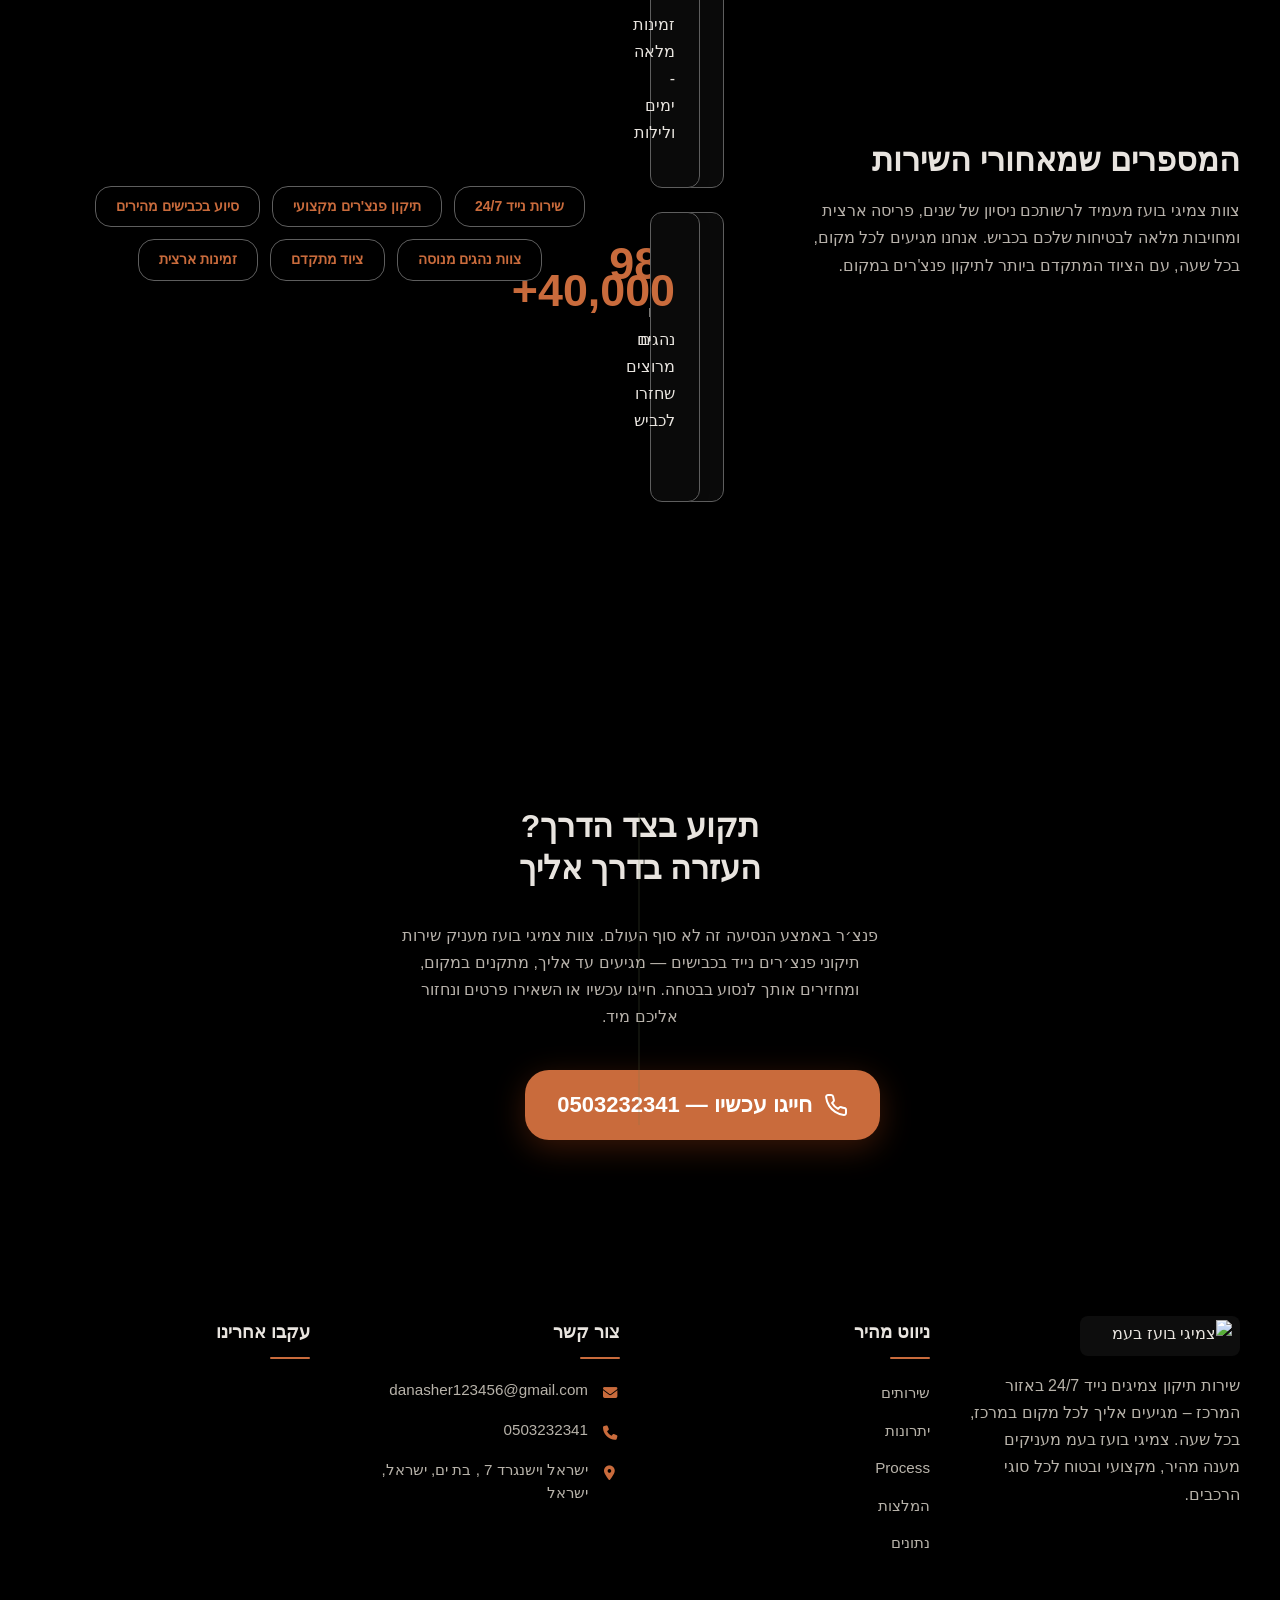
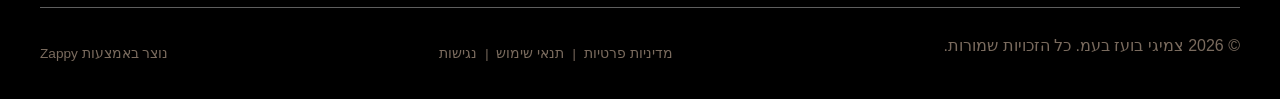
==== commit 4e8cf0c5: "Background sync: Progressive GitHub Sync" ====
--- a/index.html
+++ b/index.html
@@ -2222,10 +2222,8 @@
   
   <div data-integration="accessibility:toolbar"></div>
 
-<a href="https://wa.me/972503232341" class="zappy-whatsapp-float" target="_blank" rel="noopener noreferrer" aria-label="שלחו הודעה בוואטסאפ">
-  <svg viewBox="0 0 24 24" xmlns="http://www.w3.org/2000/svg"><path d="M17.472 14.382c-.297-.149-1.758-.867-2.03-.967-.273-.099-.471-.148-.67.15-.197.297-.767.966-.94 1.164-.173.199-.347.223-.644.075-.297-.15-1.255-.463-2.39-1.475-.883-.788-1.48-1.761-1.653-2.059-.173-.297-.018-.458.13-.606.134-.133.297-.347.446-.52.149-.174.198-.298.297-.497.1-.198.05-.371-.025-.52-.074-.149-.669-1.612-.916-2.207-.242-.579-.487-.5-.669-.51l-.57-.01c-.198 0-.52.074-.792.372-.272.297-1.04 1.016-1.04 2.479 0 1.462 1.065 2.875 1.213 3.074.149.198 2.096 3.2 5.077 4.487.709.306 1.262.489 1.694.625.712.227 1.36.195 1.871.118.571-.085 1.758-.719 2.006-1.413.248-.694.248-1.289.173-1.413-.074-.124-.272-.198-.57-.347m-5.421 7.403h-.004a9.87 9.87 0 01-5.031-1.378l-.361-.214-3.741.982.998-3.648-.235-.374a9.86 9.86 0 01-1.51-5.26c.001-5.45 4.436-9.884 9.888-9.884 2.64 0 5.122 1.03 6.988 2.898a9.825 9.825 0 012.893 6.994c-.003 5.45-4.437 9.884-9.885 9.884m8.413-18.297A11.815 11.815 0 0012.05 0C5.495 0 .16 5.335.157 11.892c0 2.096.547 4.142 1.588 5.945L.057 24l6.305-1.654a11.882 11.882 0 005.683 1.448h.005c6.554 0 11.89-5.335 11.893-11.893a11.821 11.821 0 00-3.48-8.413z"></path></svg>
-  <span>שלחו הודעה — 050-323-2341</span>
-</a>
+
+  <a href="https://wa.me/[whatsapp_handle]" class="whatsapp-float" target="_blank" rel="noopener noreferrer" aria-label="WhatsApp"><svg xmlns="http://www.w3.org/2000/svg" width="24" height="24" viewBox="0 0 24 24" fill="currentColor"><path d="M17.472 14.382c-.297-.149-1.758-.867-2.03-.967-.273-.099-.471-.148-.67.15-.197.297-.767.966-.94 1.164-.173.199-.347.223-.644.075-.297-.15-1.255-.463-2.39-1.475-.883-.788-1.48-1.761-1.653-2.059-.173-.297-.018-.458.13-.606.134-.133.298-.347.446-.52.149-.174.198-.298.298-.497.099-.198.05-.371-.025-.52-.075-.149-.669-1.612-.916-2.207-.242-.579-.487-.5-.669-.51-.173-.008-.371-.01-.57-.01-.198 0-.52.074-.792.372-.272.297-1.04 1.016-1.04 2.479 0 1.462 1.065 2.875 1.213 3.074.149.198 2.096 3.2 5.077 4.487.709.306 1.262.489 1.694.625.712.227 1.36.195 1.871.118.571-.085 1.758-.719 2.006-1.413.248-.694.248-1.289.173-1.413-.074-.124-.272-.198-.57-.347m-5.421 7.403h-.004a9.87 9.87 0 01-5.031-1.378l-.361-.214-3.741.982.998-3.648-.235-.374a9.86 9.86 0 01-1.51-5.26c.001-5.45 4.436-9.884 9.888-9.884 2.64 0 5.122 1.03 6.988 2.898a9.825 9.825 0 012.893 6.994c-.003 5.45-4.437 9.884-9.885 9.884m8.413-18.297A11.815 11.815 0 0012.05 0C5.495 0 .16 5.335.157 11.892c0 2.096.547 4.142 1.588 5.945L.057 24l6.305-1.654a11.882 11.882 0 005.683 1.448h.005c6.554 0 11.89-5.335 11.893-11.893a11.821 11.821 0 00-3.48-8.413z"></path></svg></a>
 
     <script src="/script.js"></script>
 
